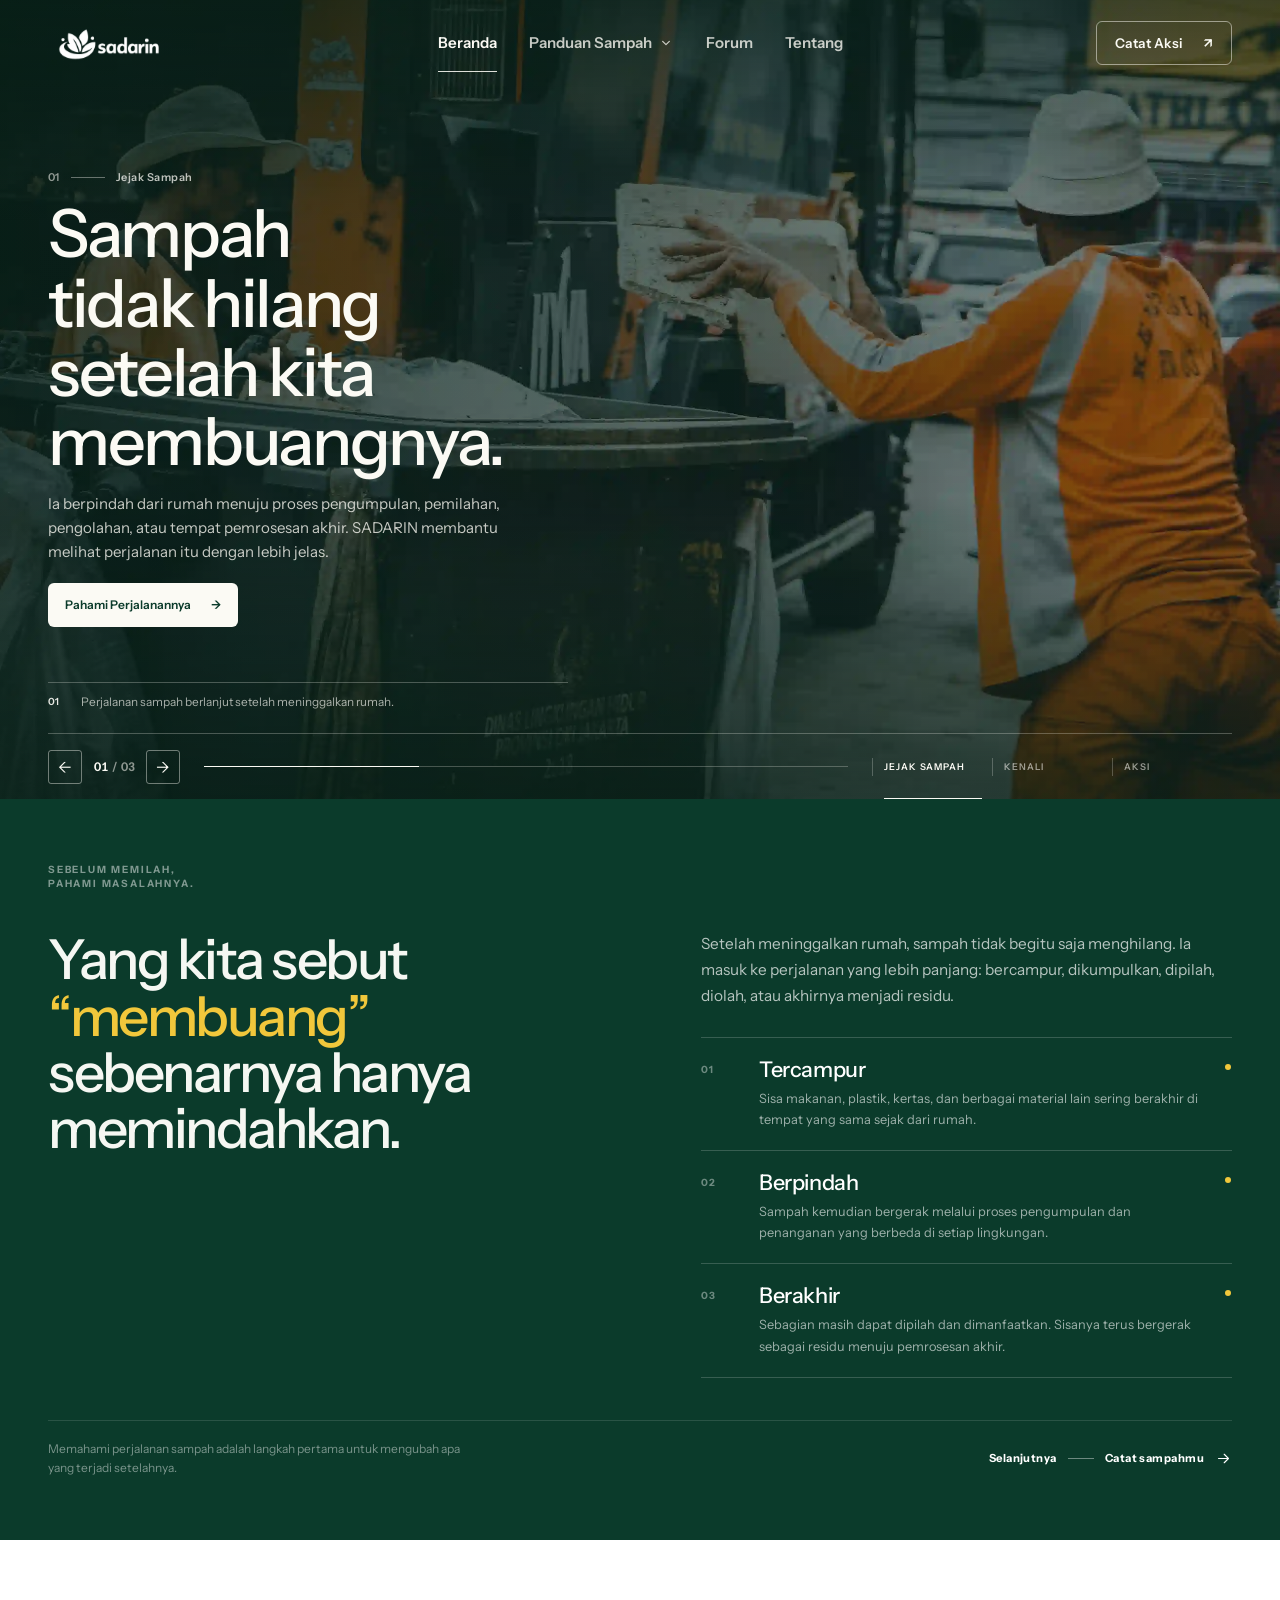
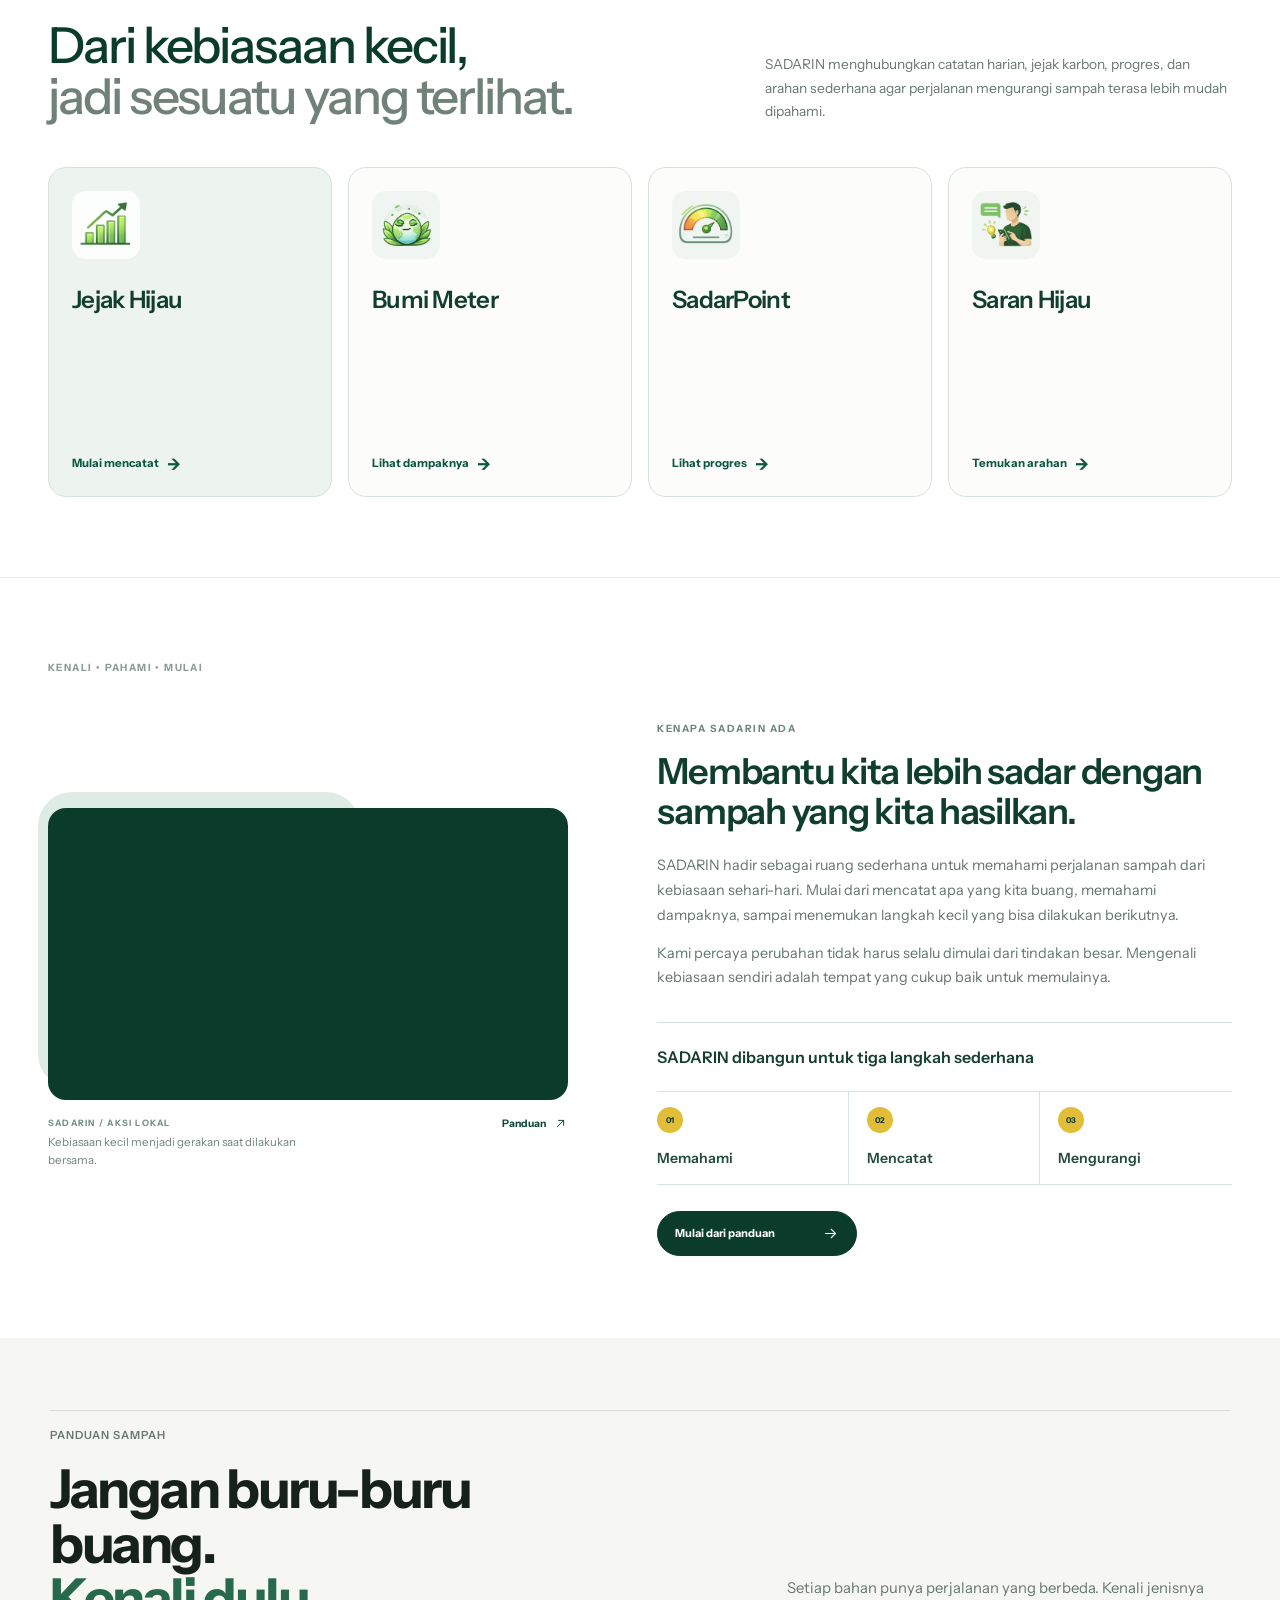
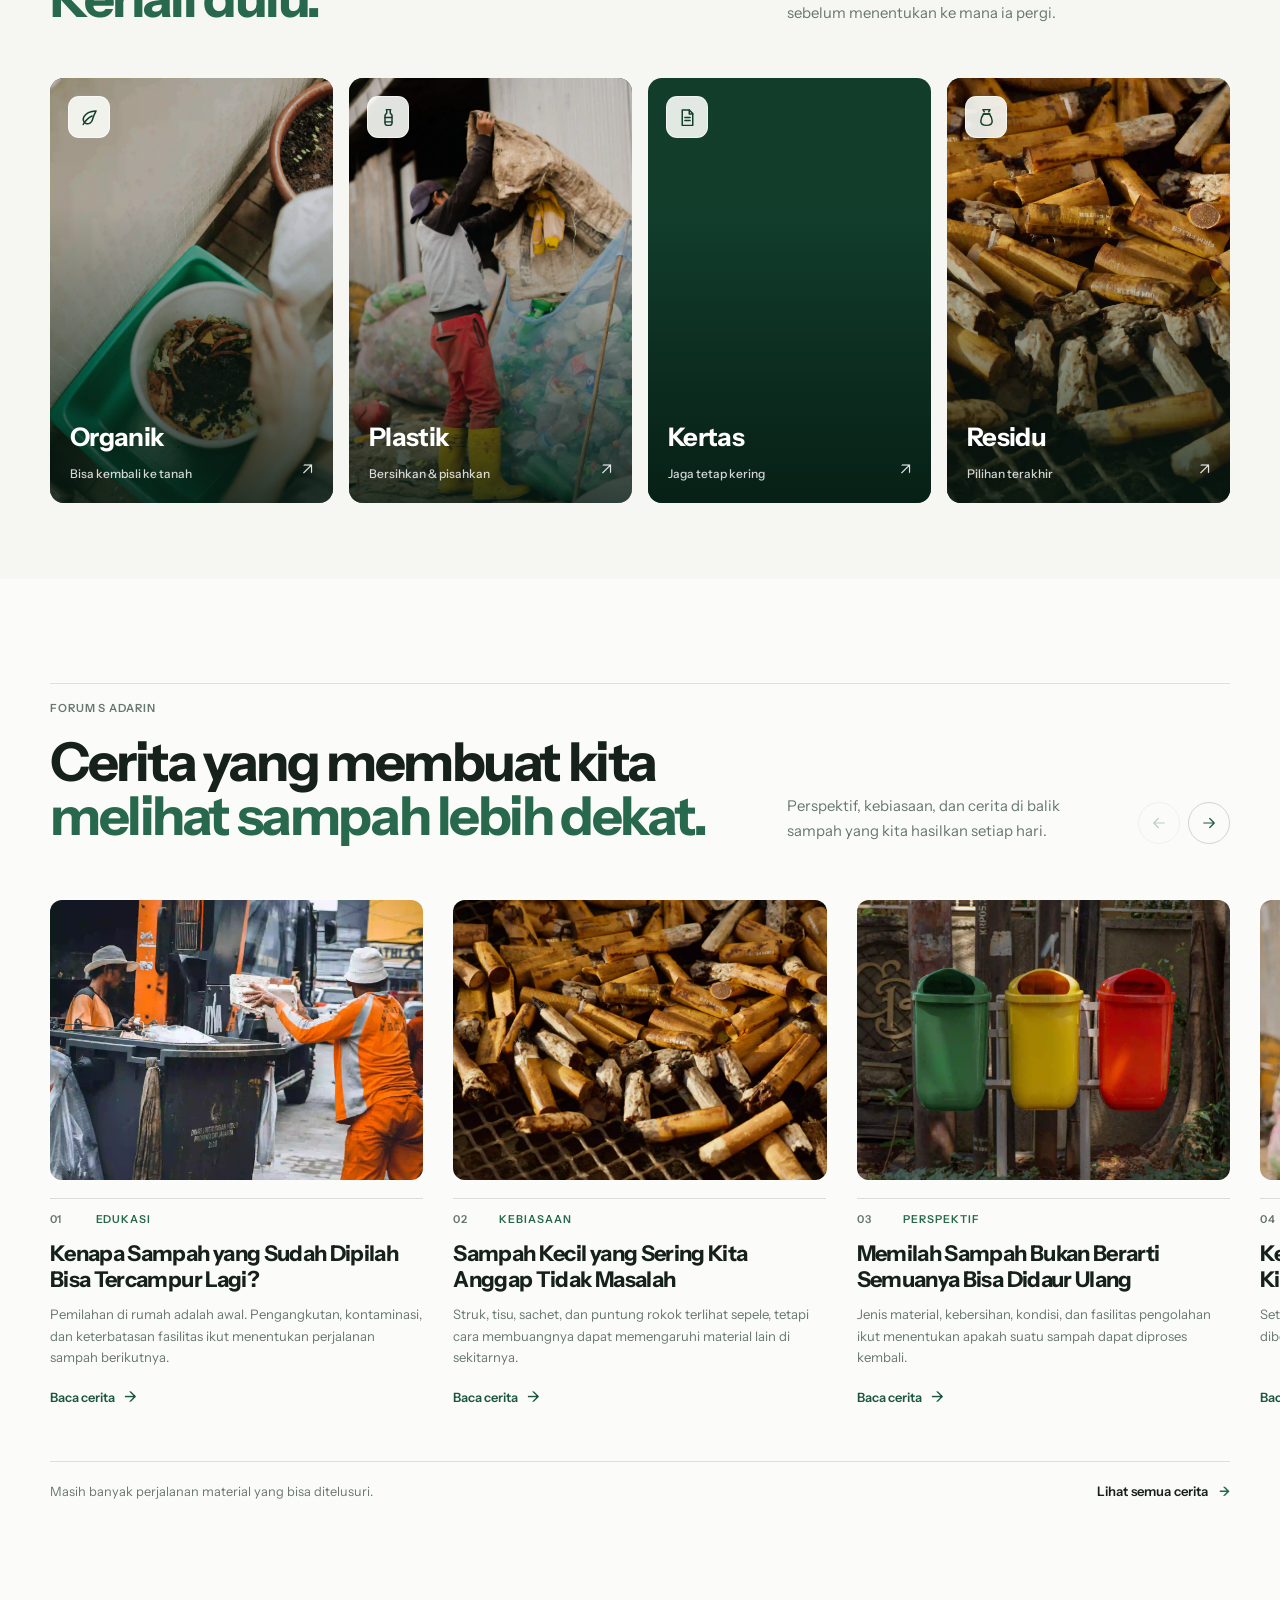
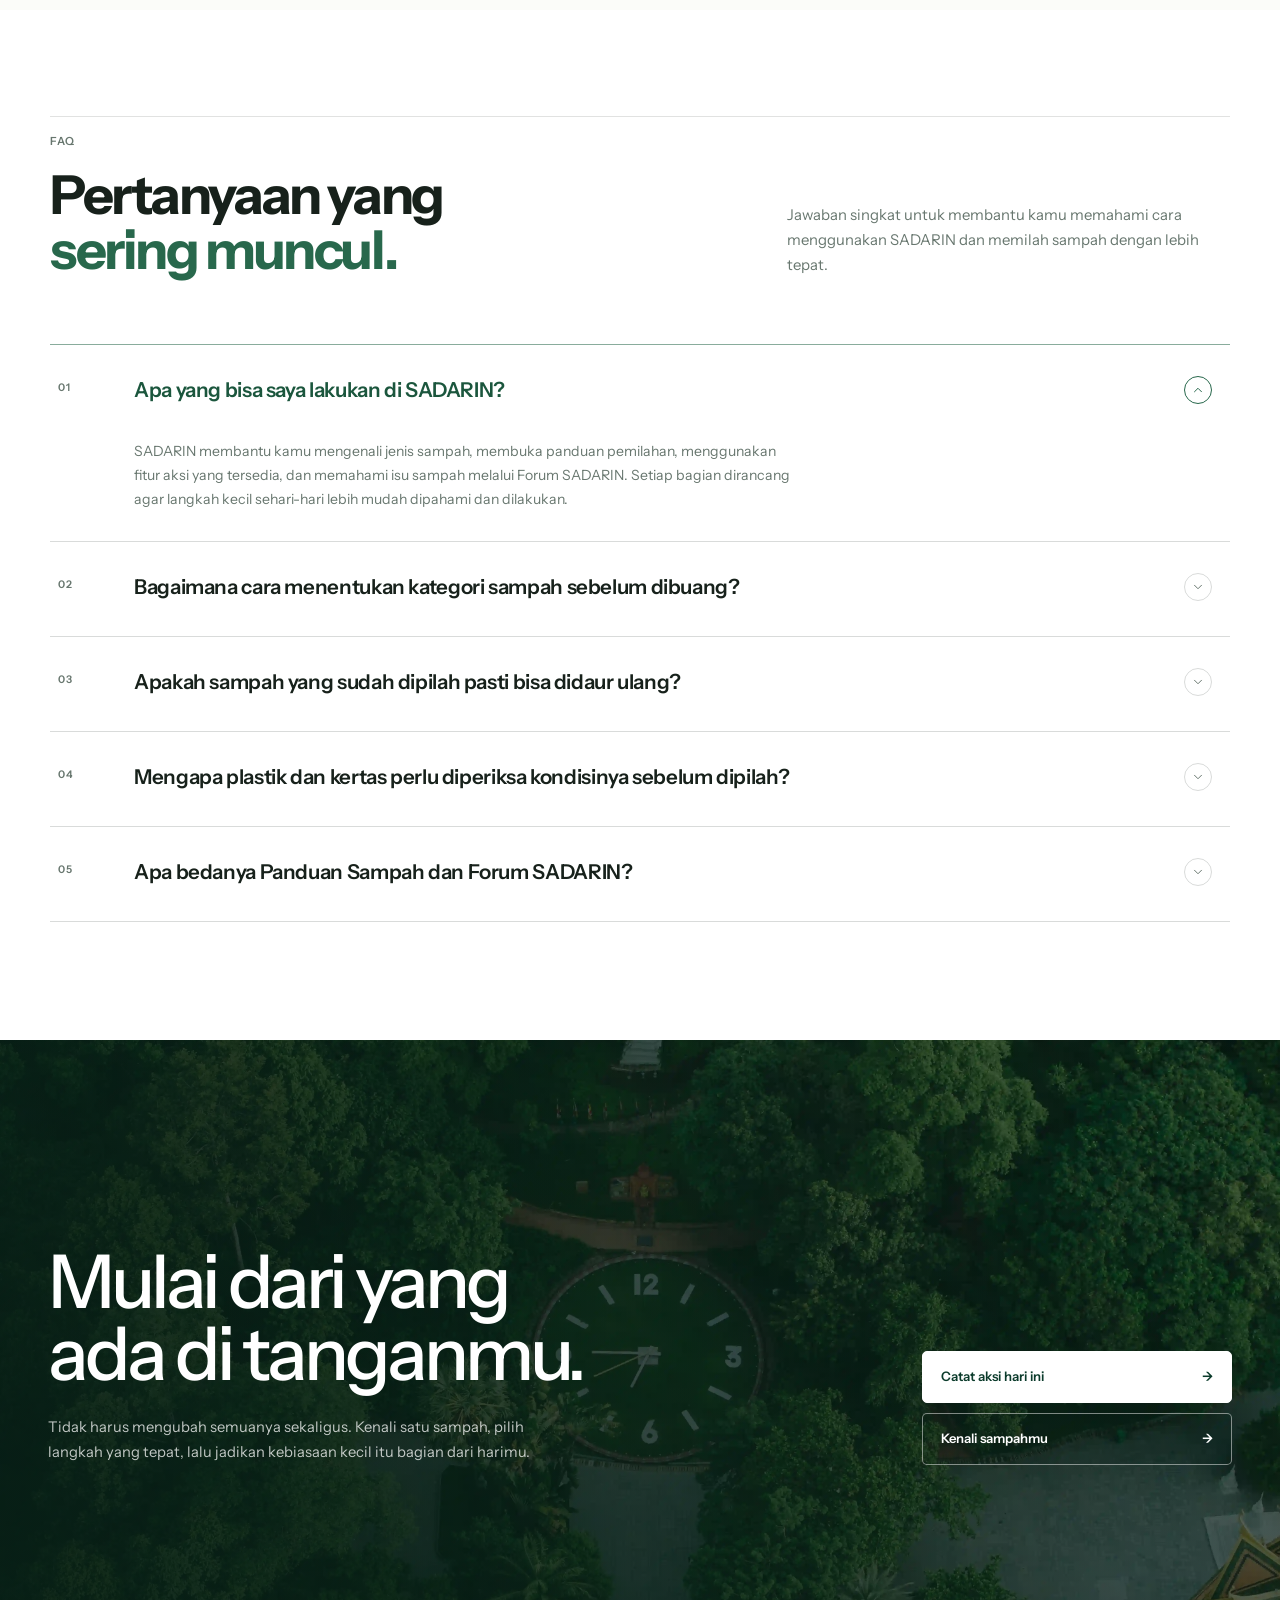
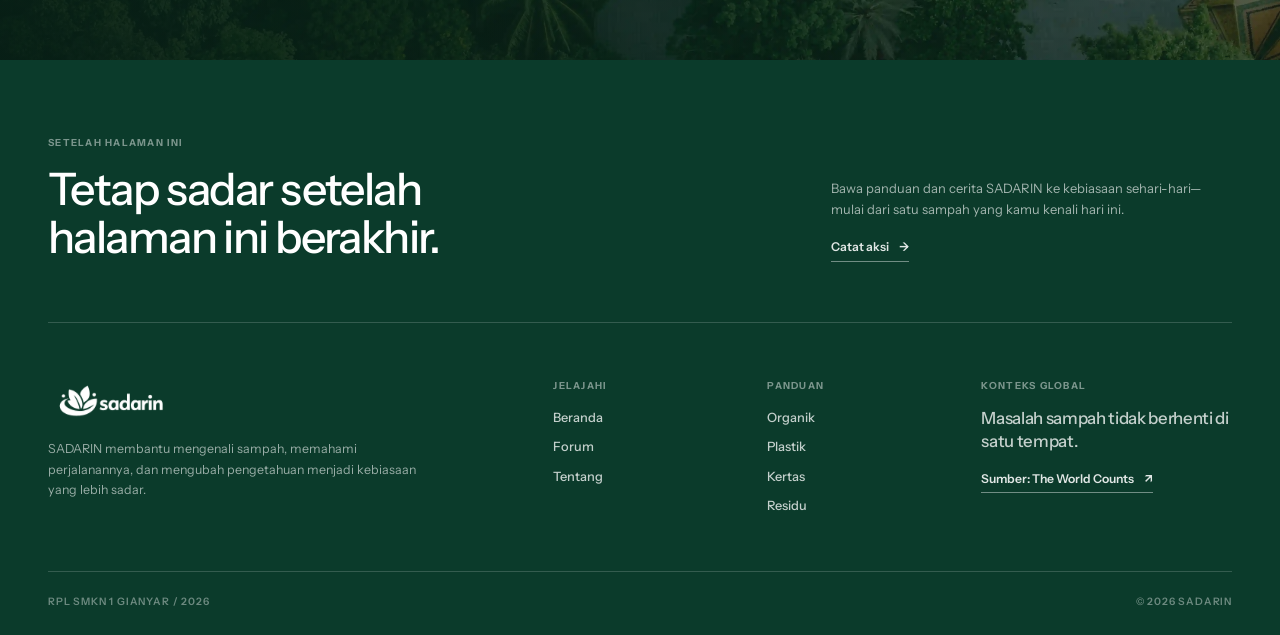
==== index.html @ 31122f49 "23 agustus setengah 9 malam" ====
<!DOCTYPE html>
<html lang="id">
<head>
  <meta charset="UTF-8">
  <meta name="viewport" content="width=device-width, initial-scale=1.0">
  <meta name="description" content="SADARIN membantu masyarakat memahami perjalanan sampah, mengenali cara mengelolanya, dan memulai kebiasaan yang lebih bertanggung jawab.">
  <title>SADARIN — Memahami Apa yang Kita Buang</title>
  <link rel="preconnect" href="https://fonts.googleapis.com">
  <link rel="preconnect" href="https://fonts.gstatic.com" crossorigin>
  <link href="https://fonts.googleapis.com/css2?family=Instrument+Sans:wght@400;500;600;700&display=swap" rel="stylesheet">
  <link rel="stylesheet" href="lib/swiper/swiper-bundle.min.css">
  <link rel="stylesheet" href="css/style.css">
  <link rel="icon" href="assets/logo/logo-sadarin.svg">
</head>
<body>
  <!-- =====================================================
       HEADER / NAVIGATION
  ====================================================== -->
  <header class="site-header" id="siteHeader">
    <svg class="nav-icon-sprite" aria-hidden="true">
      <symbol id="icon-organic" viewBox="0 0 24 24">
        <path d="M19.5 4.5C13 4.8 7.8 7.1 5.7 11.1c-1.7 3.2-.6 6.8 2.4 7.8 3.2 1.1 6.1-.8 7.1-4.1.8-2.7 1.9-5.7 4.3-10.3Z"/>
        <path d="M4.8 20c2.7-4.8 5.8-7.8 10.2-9.7"/>
      </symbol>
      <symbol id="icon-plastic" viewBox="0 0 24 24">
        <path d="M9.5 3h5M10 3v3.8L8 9.5v9A2.5 2.5 0 0 0 10.5 21h3a2.5 2.5 0 0 0 2.5-2.5v-9l-2-2.7V3"/>
        <path d="M8 12h8M8 17h8"/>
      </symbol>
      <symbol id="icon-paper" viewBox="0 0 24 24">
        <path d="M6 3.5h8l4 4V21H6Z"/>
        <path d="M14 3.5V8h4M9 12h6M9 15.5h6"/>
      </symbol>
      <symbol id="icon-residue" viewBox="0 0 24 24">
        <path d="M9.5 5.5 8 3h8l-1.5 2.5M8.7 8h6.6c2.2 2.8 3.2 5.6 3.2 8.3 0 3.1-2.2 4.7-6.5 4.7s-6.5-1.6-6.5-4.7C5.5 13.6 6.5 10.8 8.7 8Z"/>
        <path d="M8.2 8h7.6"/>
      </symbol>
    </svg>
    <div class="nav-container">
      <a href="index.html" class="site-logo" aria-label="SADARIN — Beranda">
        <img src="assets/logo/logo-sadarin.svg" alt="SADARIN">
      </a>
      <nav class="desktop-nav" aria-label="Navigasi utama">
        <a href="index.html" class="active" aria-current="page">Beranda</a>
        <div class="nav-guide-desktop" data-guide-desktop>
          <button class="nav-guide-trigger" type="button" aria-expanded="false" aria-controls="guideMega">
            <span>Panduan Sampah</span>
            <svg class="nav-guide-chevron" viewBox="0 0 24 24" fill="none" aria-hidden="true">
              <path d="m7 9.5 5 5 5-5" stroke="currentColor" stroke-width="1.8" stroke-linecap="round" stroke-linejoin="round"/>
            </svg>
          </button>
          <div class="guide-mega" id="guideMega" aria-hidden="true">
            <div class="guide-mega-inner">
              <div class="guide-mega-intro">
                <span class="guide-mega-eyebrow">Mulai dari sampah terdekatmu</span>
                <h2>Beda sampah,<br>beda penanganannya.</h2>
                <p>Kenali jenisnya sebelum membuang agar setiap material punya kesempatan ditangani dengan tepat.</p>
                <a href="#panduan-sampah" class="guide-mega-all">
                  <span>Lihat panduan lengkap</span>
                  <span aria-hidden="true">→</span>
                </a>
              </div>
              <ul class="guide-mega-categories">
                <li>
                  <a href="#organik" class="guide-mega-item guide-organic">
                    <span class="guide-mega-icon"><svg aria-hidden="true"><use href="#icon-organic"></use></svg></span>
                    <span class="guide-mega-copy"><strong>Organik</strong><small>Sisa makanan dan material alami.</small></span>
                    <span class="guide-mega-arrow" aria-hidden="true">→</span>
                  </a>
                </li>
                <li>
                  <a href="#plastik" class="guide-mega-item guide-plastic">
                    <span class="guide-mega-icon"><svg aria-hidden="true"><use href="#icon-plastic"></use></svg></span>
                    <span class="guide-mega-copy"><strong>Plastik</strong><small>Kemasan yang perlu bersih dan terpilah.</small></span>
                    <span class="guide-mega-arrow" aria-hidden="true">→</span>
                  </a>
                </li>
                <li>
                  <a href="#kertas" class="guide-mega-item guide-paper">
                    <span class="guide-mega-icon"><svg aria-hidden="true"><use href="#icon-paper"></use></svg></span>
                    <span class="guide-mega-copy"><strong>Kertas</strong><small>Kertas dan kardus yang tetap kering.</small></span>
                    <span class="guide-mega-arrow" aria-hidden="true">→</span>
                  </a>
                </li>
                <li>
                  <a href="#residu" class="guide-mega-item guide-residue">
                    <span class="guide-mega-icon"><svg aria-hidden="true"><use href="#icon-residue"></use></svg></span>
                    <span class="guide-mega-copy"><strong>Residu</strong><small>Material yang sulit diproses kembali.</small></span>
                    <span class="guide-mega-arrow" aria-hidden="true">→</span>
                  </a>
                </li>
              </ul>
            </div>
          </div>
        </div>
        <a href="forum.html">Forum</a>
        <a href="#tentang-sadarin">Tentang</a>
      </nav>
      <a href="#fitur-sadarin" class="nav-action">
        <span>Catat Aksi</span>
        <span aria-hidden="true">↗</span>
      </a>
      <button class="menu-toggle" type="button" aria-label="Buka menu" aria-expanded="false" aria-controls="mobileNav">
        <span></span>
        <span></span>
        <span></span>
      </button>
    </div>
    <!-- =====================================================
         MOBILE NAVIGATION
    ====================================================== -->
    <nav class="mobile-nav" id="mobileNav" aria-label="Navigasi mobile" aria-hidden="true">
      <button class="mobile-nav-backdrop" type="button" aria-label="Tutup menu"></button>
      <div class="mobile-nav-panel" tabindex="-1">
        <div class="mobile-nav-meta">
          <span>Menu</span>
          <span>Pilih tujuan</span>
        </div>
        <div class="mobile-nav-links">
          <a href="index.html" class="active" aria-current="page">
            <small>01</small>
            <span>Beranda</span>
          </a>
          <div class="mobile-guide">
            <button class="mobile-guide-trigger" type="button" aria-expanded="false" aria-controls="mobileGuidePanel">
              <small>02</small>
              <span>Panduan Sampah</span>
              <svg viewBox="0 0 24 24" fill="none" aria-hidden="true">
                <path d="m7 9.5 5 5 5-5" stroke="currentColor" stroke-width="1.8" stroke-linecap="round" stroke-linejoin="round"/>
              </svg>
            </button>
            <div class="mobile-guide-panel" id="mobileGuidePanel" aria-hidden="true">
              <a href="#organik">
                <span class="mobile-guide-icon"><svg aria-hidden="true"><use href="#icon-organic"></use></svg></span>
                <span class="mobile-guide-name">Organik<small>Kembali ke tanah</small></span>
                <span aria-hidden="true">→</span>
              </a>
              <a href="#plastik">
                <span class="mobile-guide-icon"><svg aria-hidden="true"><use href="#icon-plastic"></use></svg></span>
                <span class="mobile-guide-name">Plastik<small>Bersihkan sebelum dipilah</small></span>
                <span aria-hidden="true">→</span>
              </a>
              <a href="#kertas">
                <span class="mobile-guide-icon"><svg aria-hidden="true"><use href="#icon-paper"></use></svg></span>
                <span class="mobile-guide-name">Kertas<small>Jaga tetap kering</small></span>
                <span aria-hidden="true">→</span>
              </a>
              <a href="#residu">
                <span class="mobile-guide-icon"><svg aria-hidden="true"><use href="#icon-residue"></use></svg></span>
                <span class="mobile-guide-name">Residu<small>Pilihan pembuangan terakhir</small></span>
                <span aria-hidden="true">→</span>
              </a>
            </div>
          </div>
          <a href="forum.html">
            <small>03</small>
            <span>Forum</span>
          </a>
          <a href="#tentang-sadarin">
            <small>04</small>
            <span>Tentang</span>
          </a>
        </div>
        <a href="#fitur-sadarin" class="mobile-nav-action">
          <span>Catat aksi</span>
          <span aria-hidden="true">↗</span>
        </a>
        <div class="mobile-nav-footer" aria-hidden="true">
          <span>Pilah · Pahami · Bertindak</span>
          <span>SADARIN / 2026</span>
        </div>
      </div>
    </nav>
  </header>

  <main>
    <!-- =====================================================
         HERO SLIDER
         JS: 01 → 02 → 03 → 01 → terus berulang.
         ===================================================== -->
    <section class="hero">
      <div class="swiper hero-swiper">
        <div class="swiper-wrapper">
          <!-- ================= SLIDE 01 ================= -->
          <article class="swiper-slide hero-slide hero-slide--01">
            <div class="hero-container">
              <div class="hero-content">
                <div class="hero-kicker">
                  <span>01</span>
                  <span class="kicker-line"></span>
                  <span>Jejak Sampah</span>
                </div>
                <h1>Sampah tidak hilang setelah kita membuangnya.</h1>
                <p>
                  Ia berpindah dari rumah menuju proses pengumpulan,
                  pemilahan, pengolahan, atau tempat pemrosesan akhir.
                  SADARIN membantu melihat perjalanan itu dengan lebih jelas.
                </p>
                <a href="#realitas-sampah" class="primary-button">
                  <span>Pahami Perjalanannya</span>
                  <span aria-hidden="true">→</span>
                </a>
              </div>
              <div class="hero-media">
                <figure class="media-frame">
                  <img
                    src="assets/images/hero1.webp"
                    alt="Petugas kebersihan menangani sampah"
                    fetchpriority="high"
                  >
                  <figcaption>
                    <span class="caption-index" aria-hidden="true">01</span>
                    <span>Perjalanan sampah berlanjut setelah meninggalkan rumah.</span>
                  </figcaption>
                </figure>
              </div>
            </div>
          </article>
          <!-- ================= SLIDE 02 =================
               hero2.webp WAJIB ada di assets/images/.
               Jika tidak ada, gambar tetap broken.
               ============================================ -->
          <article class="swiper-slide hero-slide hero-slide--02">
            <div class="hero-container">
              <div class="hero-content">
                <div class="hero-kicker">
                  <span>02</span>
                  <span class="kicker-line"></span>
                  <span>Kenali Sampahmu</span>
                </div>
                <h2>Tidak semua yang kita buang berakhir dengan cara yang sama.</h2>
                <p>
                  Organik, plastik, kertas, kaca, logam, dan elektronik
                  membutuhkan penanganan yang berbeda. Mulai dengan mengenali
                  apa yang ada di tanganmu.
                </p>
                <a href="#panduan-sampah" class="primary-button">
                  <span>Kenali Jenisnya</span>
                  <span aria-hidden="true">→</span>
                </a>
              </div>
              <div class="hero-media">
                <figure class="media-frame">
                  <img
                    src="assets/images/hero2.webp"
                    alt="Berbagai jenis tempat sampah terpilah"
                  >
                  <figcaption>
                    <span class="caption-index" aria-hidden="true">02</span>
                    <span>Mengenali jenisnya adalah langkah pertama sebelum mengelolanya.</span>
                  </figcaption>
                </figure>
              </div>
            </div>
          </article>
          <!-- ================= SLIDE 03 =================
               hero3.webp WAJIB ada di assets/images/.
               ============================================ -->
          <article class="swiper-slide hero-slide hero-slide--03">
            <div class="hero-container">
              <div class="hero-content">
                <div class="hero-kicker">
                  <span>03</span>
                  <span class="kicker-line"></span>
                  <span>Mulai Bertindak</span>
                </div>
                <h2>Kesadaran baru berarti ketika berubah menjadi kebiasaan.</h2>
                <p>
                  Tidak harus melakukan semuanya sekaligus. Pilih satu tindakan
                  sederhana, catat progresnya, lalu lakukan kembali besok.
                </p>
                <a href="#fitur-sadarin" class="primary-button">
                  <span>Catat Aksi Pertama</span>
                  <span aria-hidden="true">→</span>
                </a>
              </div>
              <div class="hero-media">
                <figure class="media-frame">
                  <img
                    src="assets/images/hero3.webp"
                    alt="Seseorang melakukan kegiatan pengelolaan sampah"
                  >
                  <figcaption>
                    <span class="caption-index" aria-hidden="true">03</span>
                    <span>Perubahan kecil menjadi berarti ketika dilakukan berulang.</span>
                  </figcaption>
                </figure>
              </div>
            </div>
          </article>
        </div>
      </div>
      <!-- ================= HERO CONTROLLER ================= -->
      <div class="hero-controller">
        <div class="hero-controller-inner">
          <div class="hero-arrows">
            <button class="hero-prev" type="button" aria-label="Slide sebelumnya">
              ←
            </button>
            <span class="hero-counter" aria-live="polite" aria-atomic="true">
              <span class="hero-current">01</span>
              <span class="hero-counter-separator" aria-hidden="true">/</span>
              <span class="hero-total">03</span>
            </span>
            <button class="hero-next" type="button" aria-label="Slide berikutnya">
              →
            </button>
          </div>
          <div class="hero-progress" aria-hidden="true">
            <span></span>
          </div>
          <div class="hero-tabs" role="tablist" aria-label="Pilih bagian hero">
            <button type="button" data-slide="0" class="active">
              Jejak Sampah
            </button>
            <button type="button" data-slide="1">
              Kenali
            </button>
            <button type="button" data-slide="2">
              Aksi
            </button>
          </div>
        </div>
      </div>
    </section>

    <!-- =========================================================
     02 — WASTE REALITY
========================================================= -->
<section class="waste-reality" id="realitas-sampah">
  <div class="waste-reality__container">
    <div class="waste-reality__top" data-reveal>
      <p class="waste-reality__side-note">
        SEBELUM MEMILAH,<br>
        PAHAMI MASALAHNYA.
      </p>
    </div>
    <div class="waste-reality__main">
      <!-- LEFT -->
      <div class="waste-reality__heading-wrap" data-reveal>
        <h2 class="waste-reality__heading">
          Yang kita sebut
          <span>“membuang”</span>
          sebenarnya hanya
          memindahkan.
        </h2>
      </div>
      <!-- RIGHT -->
      <div class="waste-reality__content">
        <p class="waste-reality__intro" data-reveal>
          Setelah meninggalkan rumah, sampah tidak begitu saja
          menghilang. Ia masuk ke perjalanan yang lebih panjang:
          bercampur, dikumpulkan, dipilah, diolah, atau akhirnya
          menjadi residu.
        </p>
        <div class="waste-reality__list">
          <article class="waste-reality__item" data-reveal>
            <span class="waste-reality__item-number">
              01
            </span>
            <div class="waste-reality__item-content">
              <h3>Tercampur</h3>
              <p>
                Sisa makanan, plastik, kertas, dan berbagai material
                lain sering berakhir di tempat yang sama sejak dari rumah.
              </p>
            </div>
            <span class="waste-reality__item-mark" aria-hidden="true"></span>
          </article>
          <article class="waste-reality__item" data-reveal>
            <span class="waste-reality__item-number">
              02
            </span>
            <div class="waste-reality__item-content">
              <h3>Berpindah</h3>
              <p>
                Sampah kemudian bergerak melalui proses pengumpulan
                dan penanganan yang berbeda di setiap lingkungan.
              </p>
            </div>
            <span class="waste-reality__item-mark" aria-hidden="true"></span>
          </article>
          <article class="waste-reality__item" data-reveal>
            <span class="waste-reality__item-number">
              03
            </span>
            <div class="waste-reality__item-content">
              <h3>Berakhir</h3>
              <p>
                Sebagian masih dapat dipilah dan dimanfaatkan.
                Sisanya terus bergerak sebagai residu menuju
                pemrosesan akhir.
              </p>
            </div>
            <span class="waste-reality__item-mark" aria-hidden="true"></span>
          </article>
        </div>
      </div>
    </div>
    <div class="waste-reality__bottom" data-reveal>
      <p>
        Memahami perjalanan sampah adalah langkah pertama
        untuk mengubah apa yang terjadi setelahnya.
      </p>
      <a href="#fitur-sadarin" class="waste-reality__next">
        <span>Selanjutnya</span>
        <span class="waste-reality__next-line"></span>
        <span>Catat sampahmu</span>
        <svg
          viewBox="0 0 24 24"
          aria-hidden="true"
        >
          <path
            d="M5 12h14M13 6l6 6-6 6"
            fill="none"
            stroke="currentColor"
            stroke-width="1.6"
            stroke-linecap="round"
            stroke-linejoin="round"
          />
        </svg>
      </a>
    </div>
  </div>
</section>
<!-- =========================================================
     03 — SADARIN TOOLS
========================================================= -->
<section class="sadarin-tools" id="fitur-sadarin">
  <div class="sadarin-tools__container">
    <!-- SECTION HEADER -->
    <div class="sadarin-tools__header">
      <div class="sadarin-tools__intro">
        <h2>
          Dari kebiasaan kecil,
          <span>jadi sesuatu yang terlihat.</span>
        </h2>
        <p>
          SADARIN menghubungkan catatan harian, jejak karbon,
          progres, dan arahan sederhana agar perjalanan mengurangi
          sampah terasa lebih mudah dipahami.
        </p>
      </div>
    </div>
    <div class="sadarin-tools__grid">
      <article
        class="sadarin-tool-card sadarin-tool-card--primary"
        tabindex="0"
        aria-labelledby="jejak-hijau-title"
        aria-describedby="jejak-hijau-description"
      >
        <div class="sadarin-tool-card__visual">
          <img
            class="sadarin-tool-card__image sadarin-tool-card__image--chart"
            src="assets/images/features/jejak-hijau.png"
            alt="Grafik batang yang meningkat untuk Jejak Hijau"
          >
        </div>
        <div class="sadarin-tool-card__body">
          <h3 id="jejak-hijau-title">Jejak Hijau</h3>
          <p class="sadarin-tool-card__description" id="jejak-hijau-description">
            Catat sampah yang kamu hasilkan setiap hari dan mulai
            mengenali pola kecil dari kebiasaanmu sendiri.
          </p>
        </div>
        <div class="sadarin-tool-card__action">
          <span>Mulai mencatat</span>
          <span class="sadarin-tool-card__action-arrow" aria-hidden="true">→</span>
        </div>
      </article>
      <article
        class="sadarin-tool-card"
        tabindex="0"
        aria-labelledby="bumi-meter-title"
        aria-describedby="bumi-meter-description"
      >
        <div class="sadarin-tool-card__visual">
          <img
            class="sadarin-tool-card__image sadarin-tool-card__image--earth"
            src="assets/images/features/bumi-meter.png"
            alt="Ilustrasi Bumi hijau untuk Bumi Meter"
          >
        </div>
        <div class="sadarin-tool-card__body">
          <h3 id="bumi-meter-title">Bumi Meter</h3>
          <p class="sadarin-tool-card__description" id="bumi-meter-description">
            Lihat perkiraan jejak karbon dari sampah yang kamu catat
            dan pahami dampaknya dalam bentuk yang lebih sederhana.
          </p>
        </div>
        <div class="sadarin-tool-card__action">
          <span>Lihat dampaknya</span>
          <span class="sadarin-tool-card__action-arrow" aria-hidden="true">→</span>
        </div>
      </article>
      <article
        class="sadarin-tool-card"
        tabindex="0"
        aria-labelledby="sadarpoint-title"
        aria-describedby="sadarpoint-description"
      >
        <div class="sadarin-tool-card__visual">
          <img
            class="sadarin-tool-card__image sadarin-tool-card__image--meter"
            src="assets/images/features/sadarpoint.png"
            alt="Meter berwarna untuk menunjukkan progres SadarPoint"
          >
        </div>
        <div class="sadarin-tool-card__body">
          <h3 id="sadarpoint-title">SadarPoint</h3>
          <p class="sadarin-tool-card__description" id="sadarpoint-description">
            Kumpulkan point dari aktivitas di SADARIN dan lihat
            perkembangan kebiasaan baikmu dari waktu ke waktu.
          </p>
        </div>
        <div class="sadarin-tool-card__action">
          <span>Lihat progres</span>
          <span class="sadarin-tool-card__action-arrow" aria-hidden="true">→</span>
        </div>
      </article>
      <article
        class="sadarin-tool-card"
        tabindex="0"
        aria-labelledby="saran-hijau-title"
        aria-describedby="saran-hijau-description"
      >
        <div class="sadarin-tool-card__visual">
          <img
            class="sadarin-tool-card__image sadarin-tool-card__image--person"
            src="assets/images/features/saran-hijau.png"
            alt="Seseorang menggunakan ponsel untuk menerima Saran Hijau"
          >
        </div>
        <div class="sadarin-tool-card__body">
          <h3 id="saran-hijau-title">Saran Hijau</h3>
          <p class="sadarin-tool-card__description" id="saran-hijau-description">
            Bingung harus mulai dari mana? Temukan arahan sederhana
            atau terhubung dengan SADARIN untuk mendapatkan bantuan.
          </p>
        </div>
        <div class="sadarin-tool-card__action">
          <span>Temukan arahan</span>
          <span class="sadarin-tool-card__action-arrow" aria-hidden="true">→</span>
        </div>
      </article>
    </div>
  </div>
</section>
<!-- =========================================================
     04 — TENTANG SADARIN
========================================================= -->
<section class="about-sadarin" id="tentang-sadarin">
  <div class="about-sadarin__container">
    <!-- SECTION META -->
    <div class="about-sadarin__meta">
      <span class="about-sadarin__meta-note">
        KENALI • PAHAMI • MULAI
      </span>
    </div>
    <div class="about-sadarin__layout">
      <!-- =====================================================
           VIDEO
      ====================================================== -->
      <div class="about-sadarin__media">
        <div class="about-sadarin__media-shape" aria-hidden="true"></div>
        <figure class="about-sadarin__video">
          <iframe src="https://www.youtube.com/embed/88eXGLIziRM" title="Video Edukasi Sadarin" allow="accelerometer; autoplay; clipboard-write; encrypted-media; gyroscope; picture-in-picture; web-share" allowfullscreen="">
                </iframe>
        </figure>
        <div class="about-sadarin__video-info">
          <div>
            <span class="about-sadarin__video-label">SADARIN / AKSI LOKAL</span>
            <p>
              Kebiasaan kecil menjadi gerakan saat dilakukan bersama.
            </p>
          </div>
          <a href="#panduan-sampah" class="about-sadarin__youtube" aria-label="Buka panduan sampah SADARIN">
            <span>Panduan</span>
            <svg viewBox="0 0 24 24" aria-hidden="true">
              <path
                d="M7 17L17 7M9 7h8v8"
                fill="none"
                stroke="currentColor"
                stroke-width="1.6"
                stroke-linecap="round"
                stroke-linejoin="round"
              />
            </svg>
          </a>
        </div>
      </div>
      <!-- =====================================================
           CONTENT
      ====================================================== -->
      <div class="about-sadarin__content">
        <span class="about-sadarin__small-title">
          KENAPA SADARIN ADA
        </span>
        <h2>
          Membantu kita lebih sadar dengan sampah yang kita hasilkan.
        </h2>
        <p class="about-sadarin__description">
          SADARIN hadir sebagai ruang sederhana untuk memahami
          perjalanan sampah dari kebiasaan sehari-hari. Mulai dari
          mencatat apa yang kita buang, memahami dampaknya, sampai
          menemukan langkah kecil yang bisa dilakukan berikutnya.
        </p>
        <p class="about-sadarin__description">
          Kami percaya perubahan tidak harus selalu dimulai dari
          tindakan besar. Mengenali kebiasaan sendiri adalah tempat
          yang cukup baik untuk memulainya.
        </p>
        <!-- PURPOSE -->
        <div class="about-sadarin__purpose">
          <h3>
            SADARIN dibangun untuk tiga langkah sederhana
          </h3>
          <div class="about-sadarin__purpose-grid">
            <div class="about-sadarin__purpose-item">
              <span>01</span>
              <strong>Memahami</strong>
            </div>
            <div class="about-sadarin__purpose-item">
              <span>02</span>
              <strong>Mencatat</strong>
            </div>
            <div class="about-sadarin__purpose-item">
              <span>03</span>
              <strong>Mengurangi</strong>
            </div>
          </div>
        </div>
        <!-- CTA -->
        <div class="about-sadarin__action">
          <a href="#panduan-sampah" class="about-sadarin__button">
            <span>Mulai dari panduan</span>
            <svg viewBox="0 0 24 24" aria-hidden="true">
              <path
                d="M5 12h14M13 6l6 6-6 6"
                fill="none"
                stroke="currentColor"
                stroke-width="1.6"
                stroke-linecap="round"
                stroke-linejoin="round"
              />
            </svg>
          </a>
        </div>
      </div>
    </div>
  </div>
</section>
<section class="waste-guide" id="panduan-sampah">
  <div class="waste-guide__container">
    <!-- SECTION INTRO -->
    <header class="waste-guide__head">
      <div class="waste-guide__heading">
        <div class="waste-guide__eyebrow">
          <span>Panduan Sampah</span>
        </div>
        <h2>
          Jangan buru-buru buang.<br>
          <span>Kenali dulu.</span>
        </h2>
      </div>
      <div class="waste-guide__intro">
        <p>
          Setiap bahan punya perjalanan yang berbeda.
          Kenali jenisnya sebelum menentukan ke mana ia pergi.
        </p>
      </div>
    </header>
    <!-- GUIDE CARDS -->
    <div class="waste-guide__grid">
      <!-- ORGANIK -->
      <a
        class="waste-guide__card waste-guide__card--organic"
        id="organik"
        href="#organik"
        aria-label="Pelajari panduan sampah organik"
      >
        <img
          class="waste-guide__image"
          src="assets/images/organik-panduan.webp"
          width="4000"
          height="6000"
          loading="lazy"
          decoding="async"
          alt="Sisa makanan dikumpulkan sebelum diolah sebagai sampah organik"
        >
        <span class="waste-guide__icon" aria-hidden="true">
          <svg><use href="#icon-organic"></use></svg>
        </span>
        <div class="waste-guide__card-content">
          <h3>Organik</h3>
          <div class="waste-guide__summary">
            <p>Bisa kembali ke tanah</p>
            <span aria-hidden="true">↗</span>
          </div>
          <div class="waste-guide__detail">
            <p>Sisa makanan, kulit buah, daun, dan ampas kopi dapat diolah dengan penanganan yang tepat.</p>
            <span>Pelajari panduan <b aria-hidden="true">→</b></span>
          </div>
        </div>
      </a>
      <!-- PLASTIK -->
      <a
        class="waste-guide__card waste-guide__card--plastic"
        id="plastik"
        href="#plastik"
        aria-label="Pelajari panduan sampah plastik"
      >
        <img
          class="waste-guide__image"
          src="assets/images/plastik-panduan.webp"
          width="2624"
          height="3936"
          loading="lazy"
          decoding="async"
          alt="Pekerja mengumpulkan botol dan kemasan plastik untuk dipilah"
        >
        <span class="waste-guide__icon" aria-hidden="true">
          <svg><use href="#icon-plastic"></use></svg>
        </span>
        <div class="waste-guide__card-content">
          <h3>Plastik</h3>
          <div class="waste-guide__summary">
            <p>Bersihkan &amp; pisahkan</p>
            <span aria-hidden="true">↗</span>
          </div>
          <div class="waste-guide__detail">
            <p>Botol, gelas, wadah makanan, dan kemasan perlu dibersihkan lalu dipisahkan sesuai bahannya.</p>
            <span>Pelajari panduan <b aria-hidden="true">→</b></span>
          </div>
        </div>
      </a>
      <!-- KERTAS -->
      <a
        class="waste-guide__card waste-guide__card--paper"
        id="kertas"
        href="#kertas"
        aria-label="Pelajari panduan sampah kertas"
      >
        <img
          class="waste-guide__image"
          src="assets/images/kertas-panduan.webp"
          width="6240"
          height="4160"
          loading="lazy"
          decoding="async"
          alt="Tangan memegang kantong kertas di dekat wadah bertanda paper"
        >
        <span class="waste-guide__icon" aria-hidden="true">
          <svg><use href="#icon-paper"></use></svg>
        </span>
        <div class="waste-guide__card-content">
          <h3>Kertas</h3>
          <div class="waste-guide__summary">
            <p>Jaga tetap kering</p>
            <span aria-hidden="true">↗</span>
          </div>
          <div class="waste-guide__detail">
            <p>Kardus, koran, kertas tulis, dan kemasan kertas lebih mudah dipilah saat bersih dan kering.</p>
            <span>Pelajari panduan <b aria-hidden="true">→</b></span>
          </div>
        </div>
      </a>
      <!-- RESIDU -->
      <a
        class="waste-guide__card waste-guide__card--residue"
        id="residu"
        href="#residu"
        aria-label="Pelajari panduan sampah residu"
      >
        <img
          class="waste-guide__image"
          src="assets/images/residu-panduan.webp"
          width="5038"
          height="3358"
          loading="lazy"
          decoding="async"
          alt="Kumpulan puntung rokok sebagai contoh sampah residu"
        >
        <span class="waste-guide__icon" aria-hidden="true">
          <svg><use href="#icon-residue"></use></svg>
        </span>
        <div class="waste-guide__card-content">
          <h3>Residu</h3>
          <div class="waste-guide__summary">
            <p>Pilihan terakhir</p>
            <span aria-hidden="true">↗</span>
          </div>
          <div class="waste-guide__detail">
            <p>Tisu sangat kotor, popok, kemasan multilayer, dan puntung rokok termasuk material yang sulit diproses.</p>
            <span>Pelajari panduan <b aria-hidden="true">→</b></span>
          </div>
        </div>
      </a>
    </div>
  </div>
</section>
<section class="forum-preview" id="forum-sadarin" aria-labelledby="forum-title">
  <div class="forum-preview__container">
    <header class="forum-preview__head">
      <div class="forum-preview__heading">
        <div class="forum-preview__eyebrow">
          <span>Forum S ADARIN</span>
        </div>
        <h2 id="forum-title">
          Cerita yang membuat kita<br>
          <span>melihat sampah lebih dekat.</span>
        </h2>
      </div>
      <div class="forum-preview__intro">
        <p>
          Perspektif, kebiasaan, dan cerita di balik sampah yang kita hasilkan setiap hari.
        </p>
        <div class="forum-preview__controls" aria-label="Navigasi artikel Forum SADARIN">
          <button class="forum-preview__arrow forum-prev" type="button" aria-label="Artikel sebelumnya">
            <svg viewBox="0 0 24 24" aria-hidden="true">
              <path d="M19 12H5M11 6l-6 6 6 6"></path>
            </svg>
          </button>
          <button class="forum-preview__arrow forum-next" type="button" aria-label="Artikel berikutnya">
            <svg viewBox="0 0 24 24" aria-hidden="true">
              <path d="M5 12h14M13 6l6 6-6 6"></path>
            </svg>
          </button>
        </div>
      </div>
    </header>

    <div class="swiper forum-swiper">
      <div class="swiper-wrapper">
        <article class="swiper-slide forum-article">
          <a class="forum-article__link" href="forum.html" target="_blank" rel="noopener noreferrer">
            <figure class="forum-article__media">
              <img src="assets/images/hero1.webp" width="2624" height="3936" loading="lazy" decoding="async" alt="Petugas mengangkut sampah dari wadah pengumpulan">
            </figure>
            <div class="forum-article__meta">
              <span>01</span>
              <span>Edukasi</span>
            </div>
            <h3>Kenapa Sampah yang Sudah Dipilah Bisa Tercampur Lagi?</h3>
            <p>Pemilahan di rumah adalah awal. Pengangkutan, kontaminasi, dan keterbatasan fasilitas ikut menentukan perjalanan sampah berikutnya.</p>
            <span class="forum-article__cta">Baca cerita <b aria-hidden="true">→</b></span>
          </a>
        </article>

        <article class="swiper-slide forum-article">
          <a class="forum-article__link" href="forum.html" target="_blank" rel="noopener noreferrer">
            <figure class="forum-article__media">
              <img src="assets/images/residu-panduan.webp" width="5038" height="3358" loading="lazy" decoding="async" alt="Puntung rokok yang terkumpul sebagai sampah berukuran kecil">
            </figure>
            <div class="forum-article__meta">
              <span>02</span>
              <span>Kebiasaan</span>
            </div>
            <h3>Sampah Kecil yang Sering Kita Anggap Tidak Masalah</h3>
            <p>Struk, tisu, sachet, dan puntung rokok terlihat sepele, tetapi cara membuangnya dapat memengaruhi material lain di sekitarnya.</p>
            <span class="forum-article__cta">Baca cerita <b aria-hidden="true">→</b></span>
          </a>
        </article>

        <article class="swiper-slide forum-article">
          <a class="forum-article__link" href="forum.html" target="_blank" rel="noopener noreferrer">
            <figure class="forum-article__media">
              <img src="assets/images/hero2.webp" width="4000" height="6000" loading="lazy" decoding="async" alt="Tiga tempat sampah berwarna untuk pemilahan material">
            </figure>
            <div class="forum-article__meta">
              <span>03</span>
              <span>Perspektif</span>
            </div>
            <h3>Memilah Sampah Bukan Berarti Semuanya Bisa Didaur Ulang</h3>
            <p>Jenis material, kebersihan, kondisi, dan fasilitas pengolahan ikut menentukan apakah suatu sampah dapat diproses kembali.</p>
            <span class="forum-article__cta">Baca cerita <b aria-hidden="true">→</b></span>
          </a>
        </article>

        <article class="swiper-slide forum-article">
          <a class="forum-article__link" href="forum.html" target="_blank" rel="noopener noreferrer">
            <figure class="forum-article__media">
              <img src="assets/images/plastik-panduan.webp" width="2624" height="3936" loading="lazy" decoding="async" alt="Pekerja mengumpulkan botol plastik untuk dipilah">
            </figure>
            <div class="forum-article__meta">
              <span>04</span>
              <span>Plastik</span>
            </div>
            <h3>Ke Mana Botol Plastik Pergi Setelah Kita Pisahkan?</h3>
            <p>Setelah dipisahkan, plastik masih perlu dikumpulkan, disortir, dibersihkan, dan diarahkan ke alur pengolahan yang sesuai.</p>
            <span class="forum-article__cta">Baca cerita <b aria-hidden="true">→</b></span>
          </a>
        </article>

        <article class="swiper-slide forum-article">
          <a class="forum-article__link" href="forum.html" target="_blank" rel="noopener noreferrer">
            <figure class="forum-article__media forum-article__media--detail">
              <img src="assets/images/residu-panduan.webp" width="5038" height="3358" loading="lazy" decoding="async" alt="Puntung rokok yang telah dipisahkan sebagai sampah residu">
            </figure>
            <div class="forum-article__meta">
              <span>05</span>
              <span>Residu</span>
            </div>
            <h3>Mengapa Residu Tetap Perlu Dipisahkan?</h3>
            <p>Residu yang bercampur dengan material lain dapat membuat proses pemilahan semakin sulit dan menurunkan kualitas material yang masih dapat diproses.</p>
            <span class="forum-article__cta">Baca cerita <b aria-hidden="true">→</b></span>
          </a>
        </article>

        <article class="swiper-slide forum-article">
          <a class="forum-article__link" href="forum.html" target="_blank" rel="noopener noreferrer">
            <figure class="forum-article__media">
              <img src="assets/images/kertas-panduan.webp" width="6240" height="4160" loading="lazy" decoding="async" alt="Kertas dipisahkan sebelum dimasukkan ke wadah khusus">
            </figure>
            <div class="forum-article__meta">
              <span>06</span>
              <span>Aksi</span>
            </div>
            <h3>Sebelum Dibuang: Kebiasaan Kecil yang Membantu Proses Pemilahan</h3>
            <p>Mengosongkan isi, menjaga kertas tetap kering, dan memisahkan material adalah langkah sederhana sebelum sampah berpindah dari rumah.</p>
            <span class="forum-article__cta">Baca cerita <b aria-hidden="true">→</b></span>
          </a>
        </article>
      </div>
    </div>

    <div class="forum-preview__footer">
      <span>Masih banyak perjalanan material yang bisa ditelusuri.</span>
      <a href="forum.html" target="_blank" rel="noopener noreferrer">
        <span>Lihat semua cerita</span>
        <span aria-hidden="true">→</span>
      </a>
    </div>
  </div>
</section>

<section class="faq" id="faq" aria-labelledby="faq-title">
  <div class="faq__container">
    <header class="faq__head">
      <div class="faq__heading">
        <div class="faq__eyebrow">
          <span>FAQ</span>
        </div>
        <h2 id="faq-title">Pertanyaan yang<br><span>sering muncul.</span></h2>
      </div>
      <p>
        Jawaban singkat untuk membantu kamu memahami cara menggunakan SADARIN dan memilah sampah dengan lebih tepat.
      </p>
    </header>

    <div class="faq__list">
      <article class="faq-item is-open">
        <h3>
          <button class="faq-item__button" type="button" aria-expanded="true" aria-controls="faq-answer-01" id="faq-question-01">
            <span class="faq-item__number">01</span>
            <span class="faq-item__question">Apa yang bisa saya lakukan di SADARIN?</span>
            <span class="faq-item__chevron" aria-hidden="true">
              <svg viewBox="0 0 24 24"><path d="m6 9 6 6 6-6"></path></svg>
            </span>
          </button>
        </h3>
        <div class="faq-item__answer" id="faq-answer-01" role="region" aria-labelledby="faq-question-01" aria-hidden="false">
          <div><p>SADARIN membantu kamu mengenali jenis sampah, membuka panduan pemilahan, menggunakan fitur aksi yang tersedia, dan memahami isu sampah melalui Forum SADARIN. Setiap bagian dirancang agar langkah kecil sehari-hari lebih mudah dipahami dan dilakukan.</p></div>
        </div>
      </article>

      <article class="faq-item">
        <h3>
          <button class="faq-item__button" type="button" aria-expanded="false" aria-controls="faq-answer-02" id="faq-question-02">
            <span class="faq-item__number">02</span>
            <span class="faq-item__question">Bagaimana cara menentukan kategori sampah sebelum dibuang?</span>
            <span class="faq-item__chevron" aria-hidden="true">
              <svg viewBox="0 0 24 24"><path d="m6 9 6 6 6-6"></path></svg>
            </span>
          </button>
        </h3>
        <div class="faq-item__answer" id="faq-answer-02" role="region" aria-labelledby="faq-question-02" aria-hidden="true">
          <div><p>Mulai dari bahan utamanya, lalu periksa apakah sampah masih tercampur, basah, atau kotor. Setelah itu cocokkan dengan kategori Organik, Plastik, Kertas, atau Residu melalui Panduan Sampah untuk melihat contoh dan penanganan yang sesuai.</p></div>
        </div>
      </article>

      <article class="faq-item">
        <h3>
          <button class="faq-item__button" type="button" aria-expanded="false" aria-controls="faq-answer-03" id="faq-question-03">
            <span class="faq-item__number">03</span>
            <span class="faq-item__question">Apakah sampah yang sudah dipilah pasti bisa didaur ulang?</span>
            <span class="faq-item__chevron" aria-hidden="true">
              <svg viewBox="0 0 24 24"><path d="m6 9 6 6 6-6"></path></svg>
            </span>
          </button>
        </h3>
        <div class="faq-item__answer" id="faq-answer-03" role="region" aria-labelledby="faq-question-03" aria-hidden="true">
          <div><p>Tidak selalu. Kemungkinan suatu material dapat diproses kembali dipengaruhi oleh jenis bahan, kondisi, tingkat kontaminasi, serta fasilitas pengolahan yang tersedia. Memilah tetap penting karena membantu material mengikuti alur penanganan yang lebih sesuai.</p></div>
        </div>
      </article>

      <article class="faq-item">
        <h3>
          <button class="faq-item__button" type="button" aria-expanded="false" aria-controls="faq-answer-04" id="faq-question-04">
            <span class="faq-item__number">04</span>
            <span class="faq-item__question">Mengapa plastik dan kertas perlu diperiksa kondisinya sebelum dipilah?</span>
            <span class="faq-item__chevron" aria-hidden="true">
              <svg viewBox="0 0 24 24"><path d="m6 9 6 6 6-6"></path></svg>
            </span>
          </button>
        </h3>
        <div class="faq-item__answer" id="faq-answer-04" role="region" aria-labelledby="faq-question-04" aria-hidden="true">
          <div><p>Sisa makanan, cairan, atau kelembapan dapat mencemari material lain dan menyulitkan proses pemilahan. Mengosongkan wadah serta menjaga kertas tetap bersih dan kering membantu mempertahankan kondisi material sebelum masuk ke tahap berikutnya.</p></div>
        </div>
      </article>

      <article class="faq-item">
        <h3>
          <button class="faq-item__button" type="button" aria-expanded="false" aria-controls="faq-answer-05" id="faq-question-05">
            <span class="faq-item__number">05</span>
            <span class="faq-item__question">Apa bedanya Panduan Sampah dan Forum SADARIN?</span>
            <span class="faq-item__chevron" aria-hidden="true">
              <svg viewBox="0 0 24 24"><path d="m6 9 6 6 6-6"></path></svg>
            </span>
          </button>
        </h3>
        <div class="faq-item__answer" id="faq-answer-05" role="region" aria-labelledby="faq-question-05" aria-hidden="true">
          <div><p>Panduan Sampah membantu mengenali jenis material dan langkah awal penanganannya. Forum SADARIN membahas konteks yang lebih luas—mengapa suatu masalah terjadi, bagaimana kebiasaan kita berpengaruh, dan apa yang dapat dipelajari dari perjalanan sampah setelah dibuang.</p></div>
        </div>
      </article>
    </div>
  </div>
</section>

<section class="final-action" aria-labelledby="final-action-title" data-final-action>
  <img class="final-action__image" src="assets/images/info-image.webp" alt="Pemandangan udara taman hijau dengan jam besar di antara pepohonan" loading="lazy">
  <div class="final-action__overlay" aria-hidden="true"></div>
  <div class="final-action__container">
    <div class="final-action__copy">
      <h2 id="final-action-title" data-final-reveal>Mulai dari yang<br>ada di tanganmu.</h2>
      <p data-final-reveal>Tidak harus mengubah semuanya sekaligus. Kenali satu sampah, pilih langkah yang tepat, lalu jadikan kebiasaan kecil itu bagian dari harimu.</p>
    </div>
    <div class="final-action__actions" data-final-reveal>
      <a href="#fitur-sadarin" class="final-action__button final-action__button--primary">
        <span>Catat aksi hari ini</span>
        <span aria-hidden="true">→</span>
      </a>
      <a href="#panduan-sampah" class="final-action__button final-action__button--secondary">
        <span>Kenali sampahmu</span>
        <span aria-hidden="true">→</span>
      </a>
    </div>
  </div>
</section>

  </main>
  <!-- =====================================================
       FOOTER
  ====================================================== -->
  <footer class="site-footer">
    <div class="site-footer__container">
      <div class="site-footer__message">
        <div>
          <span class="site-footer__label">Setelah halaman ini</span>
          <h2>Tetap sadar setelah halaman ini berakhir.</h2>
        </div>
        <div class="site-footer__message-copy">
          <p>Bawa panduan dan cerita SADARIN ke kebiasaan sehari-hari—mulai dari satu sampah yang kamu kenali hari ini.</p>
          <a href="#fitur-sadarin">
            <span>Catat aksi</span>
            <span aria-hidden="true">→</span>
          </a>
        </div>
      </div>

      <div class="site-footer__grid">
        <div class="site-footer__brand">
          <img src="assets/logo/logo-sadarin.svg" alt="SADARIN">
          <p>SADARIN membantu mengenali sampah, memahami perjalanannya, dan mengubah pengetahuan menjadi kebiasaan yang lebih sadar.</p>
        </div>

        <nav class="site-footer__column" aria-label="Jelajahi SADARIN">
          <span class="site-footer__label">Jelajahi</span>
          <a href="index.html">Beranda</a>
          <a href="forum.html">Forum</a>
          <a href="#tentang-sadarin">Tentang</a>
        </nav>

        <nav class="site-footer__column" aria-label="Panduan Sampah">
          <span class="site-footer__label">Panduan</span>
          <a href="#organik">Organik</a>
          <a href="#plastik">Plastik</a>
          <a href="#kertas">Kertas</a>
          <a href="#residu">Residu</a>
        </nav>

        <div class="site-footer__context">
          <span class="site-footer__label">Konteks Global</span>
          <p>Masalah sampah tidak berhenti di satu tempat.</p>
          <a href="https://www.theworldcounts.com/" target="_blank" rel="noopener noreferrer">
            <span>Sumber: The World Counts</span>
            <span aria-hidden="true">↗</span>
          </a>
        </div>
      </div>

      <div class="site-footer__bottom">
        <span>RPL SMKN 1 GIANYAR / 2026</span>
        <span>© 2026 SADARIN</span>
      </div>
    </div>
  </footer>
  <script src="lib/swiper/swiper-bundle.min.js"></script>
  <script src="js/index.js?v=20260823"></script>
</body>
</html>
---- css/style.css ----
:root {
  --green-950: #0b3b2b;
  --green-900: #123e2c;
  --green-800: #1b563d;
  --green-700: #28684c;
  --green-soft: #668574;
  --paper: #f6f7f3;
  --surface: #ffffff;
  --ink: #17211b;
  --muted: #68776f;
  --line: #dce3de;
  --yellow: #e2be38;
  --container: 1320px;
  --side-gap: 20px;
  --header-height: 76px;
  --ease: cubic-bezier(.22, .61, .36, 1);
  --ease-out: cubic-bezier(.22, 1, .36, 1);
  --font-sadarin: "Instrument Sans", sans-serif;
}

/* =========================================================
   RESET / BASE
========================================================= */
*,
*::before,
*::after {
  box-sizing: border-box;
  margin: 0;
  padding: 0;
}

html {
  scroll-behavior: smooth;
  scroll-padding-top: calc(var(--header-height) + 20px);
}

body {
  min-width: 0;
  background: var(--surface);
  color: var(--ink);
  font-family: var(--font-sadarin);
  line-height: 1.5;
}

body.menu-open {
  overflow: hidden;
}

img {
  display: block;
  max-width: 100%;
}

svg {
  display: block;
}

a {
  color: inherit;
  text-decoration: none;
}

button {
  color: inherit;
  font: inherit;
}

button,
a {
  -webkit-tap-highlight-color: transparent;
}

button:focus-visible,
a:focus-visible {
  outline: 2px solid var(--yellow);
  outline-offset: 4px;
}

#realitas-sampah,
#fitur-sadarin,
#tentang-sadarin,
#panduan-sampah,
#forum-sadarin,
#faq,
#organik,
#plastik,
#kertas,
#residu {
  scroll-margin-top: calc(var(--header-height) + 20px);
}

/* =========================================================
   NAVIGATION
========================================================= */
.site-header {
  --header-surface: transparent;
  position: fixed;
  inset: 0 0 auto;
  z-index: 30;
  width: 100%;
  background: var(--header-surface);
  border-bottom: 1px solid transparent;
  box-shadow: none;
  color: #fbfaf4;
  transition: background-color 400ms var(--ease-out), border-color 400ms var(--ease-out), box-shadow 400ms var(--ease-out), color 400ms var(--ease-out);
}

.site-header.is-scrolled {
  --header-height: 68px;
  --header-surface: #fbfcf9;
  border-bottom-color: rgba(11, 59, 43, .1);
  box-shadow: 0 5px 20px rgba(11, 59, 43, .055);
  color: var(--green-950);
}

.nav-container {
  position: relative;
  z-index: 2;
  display: flex;
  align-items: center;
  justify-content: space-between;
  width: min(calc(100% - (var(--side-gap) * 2)), var(--container));
  height: var(--header-height);
  margin-inline: auto;
  transition: height 400ms var(--ease-out);
}

.nav-icon-sprite {
  position: absolute;
  width: 0;
  height: 0;
  overflow: hidden;
}

.nav-icon-sprite symbol {
  fill: none;
  stroke: currentColor;
  stroke-width: 1.7;
  stroke-linecap: round;
  stroke-linejoin: round;
}

.site-logo {
  display: inline-flex;
  align-items: center;
  width: 106px;
  flex: 0 0 auto;
}

.site-logo img {
  width: 100%;
  height: auto;
  filter: brightness(0) invert(1);
  transition: filter 400ms var(--ease-out);
}

.site-header.is-scrolled .site-logo img {
  filter: none;
}

.desktop-nav,
.nav-action,
.nav-guide-desktop {
  display: none;
}

.menu-toggle {
  position: relative;
  display: block;
  width: 44px;
  height: 44px;
  padding: 0;
  border: 0;
  background: transparent;
  color: #fbfaf4;
  cursor: pointer;
  transition: color 400ms var(--ease-out);
}

.menu-toggle span {
  position: absolute;
  top: 50%;
  right: 0;
  display: block;
  width: 25px;
  height: 1.5px;
  background: currentColor;
  border-radius: 2px;
  transform-origin: center;
  transition: opacity 180ms ease, transform 360ms var(--ease-out), width 260ms var(--ease-out);
}

.site-header.is-scrolled .menu-toggle {
  color: var(--green-950);
}

.menu-toggle span:first-child {
  transform: translateY(-7px);
}

.menu-toggle span:nth-child(2) {
  width: 18px;
  transform: translateY(-.75px);
}

.menu-toggle span:last-child {
  transform: translateY(5.5px);
}

.site-header.is-menu-open .menu-toggle span:first-child {
  transform: translateY(-.75px) rotate(45deg);
}

.site-header.is-menu-open .menu-toggle span:nth-child(2) {
  width: 25px;
  opacity: 0;
  transform: translateY(-.75px) scaleX(.35);
}

.site-header.is-menu-open .menu-toggle span:last-child {
  transform: translateY(-.75px) rotate(-45deg);
}

/* =========================================================
   MOBILE NAVIGATION
========================================================= */
.mobile-nav {
  position: fixed;
  inset: var(--header-height) 0 0;
  z-index: 1;
  display: grid;
  grid-template-columns: minmax(0, 1fr);
  visibility: hidden;
  pointer-events: none;
  transition: visibility 0s linear 420ms;
}

.mobile-nav.open {
  visibility: visible;
  pointer-events: auto;
  transition-delay: 0s;
}

.mobile-nav-backdrop {
  position: absolute;
  inset: 0;
  width: 100%;
  height: 100%;
  padding: 0;
  border: 0;
  background: rgba(7, 29, 21, .28);
  opacity: 0;
  cursor: default;
  transition: opacity 360ms ease;
}

.mobile-nav.open .mobile-nav-backdrop {
  opacity: 1;
}

.mobile-nav-panel {
  position: relative;
  z-index: 1;
  display: flex;
  flex-direction: column;
  width: 100%;
  height: 100%;
  margin-left: auto;
  padding: 22px var(--side-gap) max(20px, env(safe-area-inset-bottom));
  overflow-y: auto;
  overscroll-behavior: contain;
  background: var(--green-950);
  color: #fff;
  opacity: 0;
  transform: translateY(-8px);
  transition: opacity 260ms ease, transform 360ms var(--ease-out);
}

.mobile-nav.open .mobile-nav-panel {
  opacity: 1;
  transform: translateY(0);
}

.mobile-nav-meta,
.mobile-nav-links > a,
.mobile-guide,
.mobile-nav-action,
.mobile-nav-footer {
  opacity: 0;
  transform: translateY(-5px);
  transition: opacity 180ms ease, transform 280ms var(--ease-out);
}

.mobile-nav.open .mobile-nav-meta,
.mobile-nav.open .mobile-nav-links > a,
.mobile-nav.open .mobile-guide,
.mobile-nav.open .mobile-nav-action,
.mobile-nav.open .mobile-nav-footer {
  opacity: 1;
  transform: translateY(0);
}

.mobile-nav.open .mobile-nav-meta { transition-delay: 70ms; }
.mobile-nav.open .mobile-nav-links > a:nth-child(1) { transition-delay: 100ms; }
.mobile-nav.open .mobile-guide { transition-delay: 130ms; }
.mobile-nav.open .mobile-nav-links > a:nth-child(3) { transition-delay: 160ms; }
.mobile-nav.open .mobile-nav-links > a:nth-child(4) { transition-delay: 190ms; }
.mobile-nav.open .mobile-nav-action { transition-delay: 220ms; }
.mobile-nav.open .mobile-nav-footer { transition-delay: 250ms; }

.mobile-nav-meta {
  display: flex;
  justify-content: space-between;
  gap: 20px;
  padding-bottom: 17px;
  border-bottom: 1px solid rgba(255, 255, 255, .16);
  color: rgba(255, 255, 255, .55);
  font-size: .625rem;
  font-weight: 600;
  letter-spacing: .14em;
  text-transform: uppercase;
}

.mobile-nav-links {
  margin-top: 10px;
}

.mobile-nav-links > a,
.mobile-guide-trigger {
  display: grid;
  grid-template-columns: 34px minmax(0, 1fr) auto;
  align-items: center;
  width: 100%;
  min-height: 54px;
  padding: 8px 0;
  border: 0;
  border-bottom: 1px solid rgba(255, 255, 255, .15);
  background: transparent;
  color: #fff;
  text-align: left;
}

.mobile-nav-links > a {
  transition: color 180ms ease, border-color 180ms ease;
}

.mobile-nav-links > a:hover,
.mobile-nav-links > a:focus-visible {
  border-bottom-color: rgba(255, 255, 255, .36);
  color: var(--yellow);
}

.mobile-nav-links > a.active {
  border-bottom-color: rgba(255, 255, 255, .34);
}

.mobile-nav-links > a.active small {
  color: var(--yellow);
}

.mobile-nav-links small,
.mobile-guide-trigger > small {
  color: rgba(255, 255, 255, .48);
  font-size: .625rem;
  font-weight: 600;
  letter-spacing: .08em;
}

.mobile-nav-links > a > span,
.mobile-guide-trigger > span {
  font-size: clamp(1.05rem, 4.8vw, 1.25rem);
  font-weight: 500;
  letter-spacing: -.025em;
}

.mobile-guide-trigger {
  cursor: pointer;
}

.mobile-guide-trigger > svg {
  width: 18px;
  height: 18px;
  color: rgba(255, 255, 255, .68);
  transition: transform 220ms var(--ease-out);
}

.mobile-guide.is-open .mobile-guide-trigger > svg {
  transform: rotate(180deg);
}

.mobile-guide-panel {
  max-height: 0;
  overflow: hidden;
  opacity: 0;
  visibility: hidden;
  transform: translateY(-6px);
  transition: max-height 380ms var(--ease-out), opacity 240ms ease, transform 380ms var(--ease-out), visibility 0s linear 380ms;
}

.mobile-guide.is-open .mobile-guide-panel {
  max-height: 304px;
  opacity: 1;
  visibility: visible;
  transform: translateY(0);
  transition-delay: 0s;
}

.mobile-guide-panel > a {
  display: grid;
  grid-template-columns: 22px minmax(0, 1fr) auto;
  align-items: center;
  gap: 12px;
  min-height: 58px;
  padding: 8px 0 8px 34px;
  border-bottom: 1px solid rgba(255, 255, 255, .11);
  color: #fff;
}

.mobile-guide-icon {
  display: inline-flex;
  width: 22px;
  height: 22px;
  color: var(--yellow);
}

.mobile-guide-icon svg {
  width: 22px;
  height: 22px;
  fill: none;
  stroke: currentColor;
  stroke-width: 1.7;
  stroke-linecap: round;
  stroke-linejoin: round;
}

.mobile-guide-name {
  display: flex;
  flex-direction: column;
  gap: 2px;
  font-size: .9rem;
  font-weight: 600;
}

.mobile-guide-name small {
  color: rgba(255, 255, 255, .52);
  font-size: .7rem;
  font-weight: 400;
  letter-spacing: 0;
}

.mobile-guide-panel > a > span:last-child {
  color: rgba(255, 255, 255, .44);
  font-size: .8rem;
  transition: transform 180ms ease;
}

.mobile-guide-panel > a:hover > span:last-child {
  transform: translateX(3px);
}

.mobile-nav-action {
  display: flex;
  align-items: center;
  justify-content: space-between;
  gap: 20px;
  min-height: 48px;
  margin-top: 18px;
  padding: 0 0 8px;
  border-bottom: 1px solid rgba(255, 255, 255, .42);
  font-size: .9rem;
  font-weight: 600;
}

.mobile-nav-action span:last-child {
  transition: transform 200ms var(--ease-out);
}

.mobile-nav-action:hover span:last-child,
.mobile-nav-action:focus-visible span:last-child {
  transform: translate(2px, -2px);
}

.mobile-nav-footer {
  display: flex;
  justify-content: space-between;
  gap: 18px;
  margin-top: auto;
  padding-top: 24px;
  color: rgba(255, 255, 255, .42);
  font-size: .59rem;
  font-weight: 600;
  letter-spacing: .11em;
  text-transform: uppercase;
}

/* =========================================================
   HERO
========================================================= */
.hero {
  position: relative;
  isolation: isolate;
  width: 100%;
  overflow: hidden;
  background: var(--green-950);
  color: #fbfaf4;
}

.hero-swiper {
  width: 100%;
  overflow: hidden;
  background: var(--green-950);
}

.hero-swiper .swiper-wrapper {
  align-items: stretch;
}

.hero-slide {
  position: relative;
  isolation: isolate;
  width: 100%;
  height: auto;
  min-height: clamp(760px, 92svh, 900px);
  overflow: hidden;
  background: var(--green-950);
}

.hero-slide::after {
  content: "";
  position: absolute;
  inset: 0;
  z-index: 1;
  background:
    linear-gradient(180deg, rgba(7, 31, 22, .68) 0%, rgba(7, 31, 22, .32) 28%, rgba(7, 31, 22, .28) 62%, rgba(7, 31, 22, .76) 100%),
    linear-gradient(90deg, rgba(7, 31, 22, .74) 0%, rgba(7, 31, 22, .48) 58%, rgba(7, 31, 22, .24) 100%);
  pointer-events: none;
}

.hero-container {
  position: static;
  display: flex;
  flex-direction: column;
  align-items: flex-start;
  width: min(calc(100% - (var(--side-gap) * 2)), var(--container));
  min-height: clamp(760px, 92svh, 900px);
  margin-inline: auto;
  padding: calc(var(--header-height) + 28px) 0 154px;
}

.hero-content {
  position: relative;
  z-index: 2;
  display: flex;
  flex-direction: column;
  align-items: flex-start;
  width: min(100%, 520px);
  min-width: 0;
  margin-top: clamp(10px, 3.5svh, 34px);
}

.hero-kicker {
  display: flex;
  align-items: center;
  gap: 11px;
  margin-bottom: 14px;
  color: rgba(251, 250, 244, .74);
  font-size: .68rem;
  font-weight: 600;
  letter-spacing: .045em;
}

.hero-kicker > span:first-child {
  color: rgba(251, 250, 244, .56);
}

.kicker-line {
  width: 34px;
  height: 1px;
  background: rgba(251, 250, 244, .38);
}

.hero-content h1,
.hero-content h2 {
  max-width: 12.5ch;
  color: #fbfaf4;
  font-size: clamp(2.5rem, 11.2vw, 2.75rem);
  font-weight: 500;
  line-height: 1.04;
  letter-spacing: -.035em;
  text-wrap: balance;
}

.hero-slide--02 .hero-content h2 {
  max-width: 13.5ch;
  font-size: clamp(2.5rem, 10.7vw, 2.68rem);
}

.hero-content p {
  max-width: 39ch;
  margin-top: 16px;
  color: rgba(251, 250, 244, .78);
  font-size: .84rem;
  line-height: 1.58;
}

.primary-button {
  display: inline-flex;
  align-items: center;
  gap: 20px;
  width: fit-content;
  min-height: 44px;
  margin-top: 20px;
  padding: 0 17px;
  border-radius: 6px;
  background: #fbfaf4;
  color: var(--green-950);
  font-size: .75rem;
  font-weight: 600;
  transition: background-color 220ms ease, color 220ms ease, transform 260ms var(--ease-out);
}

.primary-button:hover {
  background: #eef1e9;
  color: var(--green-800);
  transform: translateY(-2px);
}

.hero-media {
  position: absolute;
  inset: 0;
  width: 100%;
  height: 100%;
}

.media-frame {
  position: relative;
  width: 100%;
  height: 100%;
}

.media-frame img {
  position: absolute;
  inset: 0;
  z-index: 0;
  width: 100%;
  max-width: none;
  height: 100%;
  object-fit: cover;
  background: #d7ddd9;
}

.hero-slide--01 .media-frame img {
  object-position: 66% 50%;
}

.hero-slide--02 .media-frame img {
  object-position: 50% 50%;
}

.hero-slide--03 .media-frame img {
  object-position: 42% 50%;
}

.media-frame figcaption {
  position: absolute;
  z-index: 2;
  inset: auto var(--side-gap) 84px;
  display: grid;
  grid-template-columns: 24px minmax(0, 1fr);
  align-items: flex-start;
  gap: 9px;
  width: min(460px, calc(100% - (var(--side-gap) * 2)));
  padding-top: 11px;
  border-top: 1px solid rgba(251, 250, 244, .26);
  color: rgba(251, 250, 244, .66);
  font-size: .68rem;
  line-height: 1.45;
}

.caption-index {
  color: rgba(251, 250, 244, .92);
  font-size: .62rem;
  font-weight: 600;
  letter-spacing: .04em;
}

.hero-swiper .hero-kicker,
.hero-swiper .hero-content h1,
.hero-swiper .hero-content h2,
.hero-swiper .hero-content p,
.hero-swiper .primary-button {
  opacity: 0;
  transform: translateY(10px);
  transition: opacity 480ms ease, transform 600ms var(--ease-out);
}

.hero-swiper .hero-content h1,
.hero-swiper .hero-content h2 {
  transition-delay: 60ms;
}

.hero-swiper .hero-content p {
  transition-delay: 110ms;
}

.hero-swiper .primary-button {
  transition-delay: 160ms;
}

.hero-swiper .swiper-slide-active .hero-kicker,
.hero-swiper .swiper-slide-active .hero-content h1,
.hero-swiper .swiper-slide-active .hero-content h2,
.hero-swiper .swiper-slide-active .hero-content p,
.hero-swiper .swiper-slide-active .primary-button {
  opacity: 1;
  transform: translateY(0);
}

.hero-controller-inner {
  display: grid;
  grid-template-columns: auto minmax(0, 1fr);
  align-items: center;
  gap: 18px;
  width: min(calc(100% - (var(--side-gap) * 2)), var(--container));
  min-height: 66px;
  margin-inline: auto;
  border-top: 1px solid rgba(251, 250, 244, .26);
}

.hero-controller {
  position: absolute;
  inset: auto 0 0;
  z-index: 4;
  color: #fbfaf4;
}

.hero-arrows {
  display: flex;
  align-items: center;
  gap: 8px;
}

.hero-prev,
.hero-next {
  display: grid;
  place-items: center;
  width: 34px;
  height: 34px;
  padding: 0;
  border: 1px solid rgba(251, 250, 244, .42);
  border-radius: 3px;
  background: transparent;
  color: #fbfaf4;
  cursor: pointer;
  transition: color 200ms ease, background-color 200ms ease, border-color 200ms ease;
}

.hero-prev:hover,
.hero-next:hover {
  background: #fbfaf4;
  border-color: #fbfaf4;
  color: var(--green-950);
}

.hero-counter {
  display: flex;
  align-items: baseline;
  justify-content: center;
  gap: 4px;
  min-width: 48px;
  color: #fbfaf4;
  font-size: .75rem;
  font-weight: 600;
  text-align: center;
}

.hero-current,
.hero-total {
  font-variant-numeric: tabular-nums;
}

.hero-counter-separator,
.hero-total {
  color: rgba(251, 250, 244, .54);
}

.hero-progress {
  width: 100%;
  height: 1px;
  overflow: hidden;
  background: rgba(251, 250, 244, .25);
}

.hero-progress span {
  display: block;
  width: 33.333%;
  height: 100%;
  background: #fbfaf4;
  transform: translateX(0);
  transition: transform 600ms var(--ease-out);
}

.hero-tabs {
  display: none;
}

/* =========================================================
   REALITAS SAMPAH
========================================================= */
.waste-reality {
  position: relative;
  overflow: hidden;
  padding: 64px 0 62px;
  background: var(--green-950);
  color: #f4f7f2;
}

.waste-reality__container {
  width: min(calc(100% - (var(--side-gap) * 2)), var(--container));
  margin-inline: auto;
}

.waste-reality__top {
  margin-bottom: 32px;
}

.waste-reality__side-note {
  color: rgba(255, 255, 255, .48);
  font-size: .625rem;
  font-weight: 700;
  line-height: 1.4;
  letter-spacing: .18em;
  text-align: left;
  text-transform: uppercase;
}

.waste-reality__main {
  display: grid;
  gap: 38px;
}

.waste-reality__heading {
  max-width: 650px;
  color: #f5f7f2;
  font-size: clamp(2.4rem, 10vw, 3.55rem);
  font-weight: 500;
  line-height: 1.02;
  letter-spacing: -.045em;
}

.waste-reality__heading span {
  display: inline-block;
  color: #f1c73b;
}

.waste-reality__intro {
  max-width: 560px;
  margin-bottom: 28px;
  color: rgba(255, 255, 255, .7);
  font-size: .94rem;
  line-height: 1.68;
}

.waste-reality__list {
  border-top: 1px solid rgba(255, 255, 255, .18);
}

.waste-reality__item {
  display: grid;
  grid-template-columns: 32px minmax(0, 1fr) 7px;
  gap: 13px;
  padding: 18px 0 20px;
  border-bottom: 1px solid rgba(255, 255, 255, .18);
}

.waste-reality__item-number {
  padding-top: 5px;
  color: rgba(255, 255, 255, .4);
  font-size: .625rem;
  font-weight: 700;
  letter-spacing: .1em;
}

.waste-reality__item-content h3 {
  margin-bottom: 6px;
  color: #fff;
  font-size: 1.24rem;
  font-weight: 500;
  line-height: 1.15;
  letter-spacing: -.02em;
}

.waste-reality__item-content p {
  max-width: 500px;
  color: rgba(255, 255, 255, .6);
  font-size: .8rem;
  line-height: 1.66;
}

.waste-reality__item-mark {
  width: 6px;
  height: 6px;
  margin-top: 7px;
  border-radius: 50%;
  background: #f1c73b;
}

.waste-reality__bottom {
  display: flex;
  flex-direction: column;
  gap: 20px;
  margin-top: 38px;
  padding-top: 18px;
  border-top: 1px solid rgba(255, 255, 255, .12);
}

.waste-reality__bottom > p {
  max-width: 420px;
  color: rgba(255, 255, 255, .45);
  font-size: .75rem;
  line-height: 1.62;
}

.waste-reality__next {
  display: inline-flex;
  align-items: center;
  gap: 11px;
  width: fit-content;
  color: #fff;
  font-size: .7rem;
  font-weight: 700;
  letter-spacing: .04em;
}

.waste-reality__next-line {
  width: 26px;
  height: 1px;
  background: rgba(255, 255, 255, .4);
  transition: width 220ms ease, background-color 220ms ease;
}

.waste-reality__next svg {
  width: 17px;
  height: 17px;
  transition: transform 220ms ease;
}

.waste-reality__next:hover .waste-reality__next-line {
  width: 40px;
  background: #f1c73b;
}

.waste-reality__next:hover svg {
  transform: translateX(3px);
}

.waste-reality [data-reveal] {
  opacity: 0;
  transform: translateY(18px);
  transition: opacity 580ms var(--ease-out), transform 580ms var(--ease-out);
}

.waste-reality [data-reveal].is-visible {
  opacity: 1;
  transform: translateY(0);
}

/* =========================================================
   SADARIN TOOLS
========================================================= */
.sadarin-tools {
  padding: 72px 0 76px;
  background: #fff;
  color: var(--green-950);
}

.sadarin-tools__container {
  width: min(calc(100% - (var(--side-gap) * 2)), var(--container));
  margin-inline: auto;
}

.sadarin-tools__header {
  margin-bottom: 34px;
}

.sadarin-tools__eyebrow {
  display: flex;
  align-items: center;
  gap: 11px;
  margin-bottom: 20px;
  color: #527266;
  font-size: .625rem;
  font-weight: 700;
  letter-spacing: .17em;
  text-transform: uppercase;
}

.sadarin-tools__eyebrow-line {
  width: 32px;
  height: 1px;
  background: #ccd8d2;
}

.sadarin-tools__intro {
  display: grid;
  gap: 18px;
}

.sadarin-tools__intro h2 {
  max-width: 620px;
  color: var(--green-950);
  font-size: clamp(2.25rem, 9vw, 3.35rem);
  font-weight: 500;
  line-height: 1.04;
  letter-spacing: -.042em;
}

.sadarin-tools__intro h2 span {
  display: block;
  color: #6f8179;
}

.sadarin-tools__intro p {
  max-width: 480px;
  color: var(--muted);
  font-size: .86rem;
  line-height: 1.68;
}

.sadarin-tools__grid {
  display: grid;
  grid-template-columns: 1fr;
  gap: 14px;
}

.sadarin-tool-card {
  display: flex;
  flex-direction: column;
  min-height: 278px;
  padding: 22px;
  border: 1px solid #d8e2dc;
  border-radius: 18px;
  outline: 2px solid transparent;
  outline-offset: 3px;
  background: #fcfdfb;
  transition: border-color 280ms var(--ease-out), background-color 280ms var(--ease-out), outline-color 180ms ease;
}

.sadarin-tool-card--primary {
  background: #edf4f0;
}

.sadarin-tool-card__visual {
  display: grid;
  place-items: center;
  width: 78px;
  height: 78px;
  flex: 0 0 78px;
  margin-bottom: 24px;
  overflow: hidden;
  border-radius: 14px;
  background: #f0f5f1;
}

.sadarin-tool-card--primary .sadarin-tool-card__visual {
  background: rgba(255, 255, 255, .86);
}

.sadarin-tool-card__image {
  display: block;
  width: auto;
  max-width: 66px;
  height: auto;
  max-height: 60px;
  object-fit: contain;
  filter: saturate(.88) contrast(.97);
}

.sadarin-tool-card__image--chart {
  max-width: 64px;
  max-height: 57px;
}

.sadarin-tool-card__image--earth {
  max-width: 63px;
  max-height: 58px;
}

.sadarin-tool-card__body h3 {
  margin-bottom: 10px;
  color: #123e2e;
  font-size: 1.5rem;
  font-weight: 600;
  line-height: 1.12;
  letter-spacing: -.03em;
}

.sadarin-tool-card__description {
  max-width: 360px;
  color: #596f66;
  font-size: .82rem;
  line-height: 1.62;
}

.sadarin-tool-card__action {
  display: flex;
  align-items: center;
  gap: 8px;
  margin-top: auto;
  padding-top: 22px;
  color: #0d5844;
  font-size: .72rem;
  font-weight: 700;
}

.sadarin-tool-card__action-arrow {
  display: inline-block;
  font-size: 1rem;
  line-height: 1;
  transition: transform 280ms var(--ease-out);
}

.sadarin-tool-card:focus-visible {
  border-color: #91aa9f;
  outline-color: rgba(31, 115, 87, .34);
}

/* =========================================================
   ABOUT SADARIN
========================================================= */
.about-sadarin {
  padding: 82px 0;
  border-top: 1px solid #e7ece9;

  color: var(--green-950);
}

.about-sadarin__container {
  width: min(calc(100% - (var(--side-gap) * 2)), var(--container));
  margin-inline: auto;
}

.about-sadarin__meta {
  display: flex;
  align-items: center;
  justify-content: space-between;
  gap: 24px;
  margin-bottom: 46px;
}

.about-sadarin__eyebrow {
  display: flex;
  align-items: center;
  gap: 11px;
  color: #58756a;
  font-size: .625rem;
  font-weight: 700;
  letter-spacing: .16em;
  text-transform: uppercase;
}

.about-sadarin__eyebrow-line {
  width: 30px;
  height: 1px;
  background: #cbd7d1;
}

.about-sadarin__meta-note {
  display: none;
  color: #8b9b94;
  font-size: .625rem;
  font-weight: 700;
  letter-spacing: .14em;
}

.about-sadarin__layout {
  display: grid;
  gap: 48px;
}

.about-sadarin__media {
  position: relative;
  min-width: 0;
}

.about-sadarin__media-shape {
  position: absolute;
  top: -16px;
  left: -10px;
  width: 62%;
  height: 82%;
  border-radius: 34px 34px 16px 34px;
  background: #dfece6;
  pointer-events: none;
}

.about-sadarin__video {
  position: relative;
  z-index: 1;
  width: 100%;
  aspect-ratio: 16 / 9;
  overflow: hidden;
  border-radius: 18px;
  background: var(--green-950);
}

.about-sadarin__video iframe,
.about-sadarin__video img {
  display: block;
  width: 100%;
  height: 100%;
  border: 0;
  object-fit: cover;
}

.about-sadarin__video-info {
  position: relative;
  z-index: 1;
  display: flex;
  align-items: flex-start;
  justify-content: space-between;
  gap: 20px;
  padding-top: 16px;
}

.about-sadarin__video-info > div {
  max-width: 260px;
}

.about-sadarin__video-label {
  display: block;
  margin-bottom: 5px;
  color: #729087;
  font-size: .55rem;
  font-weight: 700;
  letter-spacing: .14em;
}

.about-sadarin__video-info p {
  color: #72837b;
  font-size: .72rem;
  line-height: 1.52;
}

.about-sadarin__youtube {
  display: inline-flex;
  align-items: center;
  gap: 7px;
  flex: 0 0 auto;
  color: #0d4a38;
  font-size: .65rem;
  font-weight: 700;
}

.about-sadarin__youtube svg {
  width: 15px;
  height: 15px;
  transition: transform 200ms ease;
}

.about-sadarin__youtube:hover svg {
  transform: translate(2px, -2px);
}

.about-sadarin__content {
  min-width: 0;
}

.about-sadarin__small-title {
  display: block;
  margin-bottom: 15px;
  color: #6c887e;
  font-size: .625rem;
  font-weight: 700;
  letter-spacing: .15em;
}

.about-sadarin__content h2 {
  max-width: 570px;
  margin-bottom: 22px;
  color: #103e2e;
  font-size: clamp(1.9rem, 8vw, 2.4rem);
  font-weight: 600;
  line-height: 1.12;
  letter-spacing: -.035em;
}

.about-sadarin__description {
  max-width: 580px;
  margin-bottom: 13px;
  color: #63756d;
  font-size: .9rem;
  line-height: 1.72;
}

.about-sadarin__purpose {
  margin-top: 32px;
  padding-top: 24px;
  border-top: 1px solid #d3dfd8;
}

.about-sadarin__purpose h3 {
  max-width: 440px;
  margin-bottom: 22px;
  color: #153f31;
  font-size: 1rem;
  font-weight: 600;
  line-height: 1.35;
}

.about-sadarin__purpose-grid {
  display: grid;
  grid-template-columns: 1fr;
  border-top: 1px solid #d8e3dd;
}

.about-sadarin__purpose-item {
  display: flex;
  align-items: center;
  gap: 15px;
  padding: 15px 0;
  border-bottom: 1px solid #d8e3dd;
}

.about-sadarin__purpose-item > span {
  display: grid;
  place-items: center;
  width: 26px;
  height: 26px;
  flex: 0 0 26px;
  border-radius: 50%;
  background: var(--yellow);
  color: var(--green-950);
  font-size: .5rem;
  font-weight: 800;
}

.about-sadarin__purpose-item strong {
  color: #234b3d;
  font-size: .88rem;
  font-weight: 600;
}

.about-sadarin__action {
  margin-top: 26px;
}

.about-sadarin__button {
  display: inline-flex;
  align-items: center;
  justify-content: space-between;
  gap: 24px;
  min-width: 200px;
  padding: 13px 17px;
  border: 1px solid var(--green-950);
  border-radius: 999px;
  background: var(--green-950);
  color: #fff;
  font-size: .7rem;
  font-weight: 700;
  transition: background-color 200ms ease, color 200ms ease;
}

.about-sadarin__button svg {
  width: 17px;
  height: 17px;
  transition: transform 200ms ease;
}

.about-sadarin__button:hover {
  background: transparent;
  color: var(--green-950);
}

.about-sadarin__button:hover svg {
  transform: translateX(3px);
}

/* =========================================================
   PANDUAN SAMPAH
========================================================= */
.waste-guide {
  --guide-bg: var(--paper);
  --guide-ink: var(--ink);
  --guide-muted: var(--muted);
  --guide-line: rgba(23, 33, 27, .13);
  --guide-green: var(--green-700);
  padding: 72px 0 76px;
  background: var(--guide-bg);
}

.waste-guide__container {
  width: min(calc(100% - (var(--side-gap) * 2)), 1180px);
  margin-inline: auto;
}

.waste-guide__head {
  display: grid;
  gap: 24px;
  padding-top: 16px;
  border-top: 1px solid var(--guide-line);
}

.waste-guide__eyebrow {
  display: flex;
  align-items: center;
  gap: 11px;
  margin-bottom: 18px;
  color: var(--guide-green);
  font-size: .7rem;
  font-weight: 600;
  letter-spacing: .08em;
  text-transform: uppercase;
}

.waste-guide__eyebrow span:first-child {
  color: var(--guide-muted);
}

.waste-guide__heading h2 {
  max-width: 590px;
  color: var(--guide-ink);
  font-size: clamp(2rem, 9vw, 3rem);
  font-weight: 700;
  line-height: 1.02;
  letter-spacing: -.045em;
}

.waste-guide__heading h2 span {
  color: var(--guide-green);
}

.waste-guide__intro {
  max-width: 520px;
}

.waste-guide__intro > p {
  color: var(--guide-muted);
  font-size: .93rem;
  line-height: 1.68;
}

.waste-guide__grid {
  display: grid;
  grid-template-columns: repeat(2, minmax(0, 1fr));
  gap: 10px;
  margin-top: 36px;
}

.waste-guide__card {
  position: relative;
  display: block;
  min-width: 0;
  aspect-ratio: 2 / 3;
  border-radius: 14px;
  color: #fff;
  overflow: hidden;
  isolation: isolate;
  background: var(--green-900);
}

.waste-guide__card::before,
.waste-guide__card::after {
  content: "";
  position: absolute;
  inset: 0;
  pointer-events: none;
}

.waste-guide__card::before {
  z-index: 1;
  background: linear-gradient(180deg, rgba(5, 25, 18, .02) 30%, rgba(5, 25, 18, .82) 100%);
}

.waste-guide__card::after {
  z-index: 2;
  background: var(--green-800);
  transform: translateY(101%);
  transition: transform 440ms cubic-bezier(.22, .72, .18, 1);
}

.waste-guide__image {
  width: 100%;
  height: 100%;
  object-fit: cover;
  transition: transform 440ms cubic-bezier(.22, .72, .18, 1);
}

.waste-guide__card--organic .waste-guide__image {
  object-position: 54% 62%;
}

.waste-guide__card--plastic .waste-guide__image {
  object-position: 50% 52%;
}

.waste-guide__card--paper .waste-guide__image {
  object-position: 88% 50%;
}

.waste-guide__card--residue .waste-guide__image {
  object-position: 52% 52%;
}

.waste-guide__icon {
  position: absolute;
  z-index: 3;
  top: 12px;
  left: 12px;
  display: grid;
  place-items: center;
  width: 34px;
  height: 34px;
  border: 1px solid rgba(255, 255, 255, .58);
  border-radius: 9px;
  background: rgba(250, 252, 248, .9);
  color: var(--green-900);
}

.waste-guide__icon svg {
  width: 18px;
  height: 18px;
  fill: none;
  stroke: currentColor;
  stroke-width: 1.7;
  stroke-linecap: round;
  stroke-linejoin: round;
}

.waste-guide__card-content {
  position: absolute;
  z-index: 3;
  inset: auto 12px 13px;
}

.waste-guide__card-content h3 {
  font-size: clamp(1.08rem, 5.1vw, 1.35rem);
  font-weight: 700;
  line-height: 1.08;
  letter-spacing: -.025em;
  transition: transform 400ms cubic-bezier(.22, .72, .18, 1);
}

.waste-guide__summary {
  display: flex;
  align-items: flex-end;
  justify-content: space-between;
  gap: 7px;
  margin-top: 6px;
  transition: opacity 220ms var(--ease), transform 300ms var(--ease-out);
}

.waste-guide__summary p {
  max-width: 105px;
  color: rgba(255, 255, 255, .82);
  font-size: .68rem;
  font-weight: 500;
  line-height: 1.3;
}

.waste-guide__summary span {
  flex: 0 0 auto;
  color: rgba(255, 255, 255, .88);
  font-size: .95rem;
}

.waste-guide__detail {
  position: absolute;
  inset: auto 0 0;
  visibility: hidden;
  opacity: 0;
  transform: translateY(10px);
  transition:
    opacity 250ms var(--ease-out),
    transform 340ms var(--ease-out),
    visibility 0s linear 440ms;
}

.waste-guide__detail p {
  color: rgba(255, 255, 255, .8);
  font-size: .78rem;
  line-height: 1.48;
}

.waste-guide__detail > span {
  display: inline-flex;
  align-items: center;
  gap: 8px;
  margin-top: 16px;
  color: #fff;
  font-size: .76rem;
  font-weight: 600;
}

.waste-guide__detail b {
  font-size: .95rem;
  font-weight: 500;
}

.waste-guide__footer {
  display: flex;
  flex-direction: column;
  align-items: flex-start;
  gap: 14px;
  padding-top: 20px;
  border-top: 1px solid var(--guide-line);
}

.waste-guide__footer p {
  color: var(--guide-muted);
  font-size: .8rem;
  line-height: 1.58;
}

.waste-guide__all {
  display: inline-flex;
  align-items: center;
  gap: 11px;
  color: var(--guide-ink);
  font-size: .82rem;
  font-weight: 600;
}

.waste-guide__all span:last-child {
  color: var(--guide-green);
  transition: transform 180ms ease;
}

/* =========================================================
   FORUM SADARIN
========================================================= */
.forum-preview {
  padding: 74px 0 80px;
  overflow: hidden;
  background: #fbfcf9;
}

.forum-preview__container {
  width: min(calc(100% - (var(--side-gap) * 2)), 1180px);
  margin-inline: auto;
}

.forum-preview__head {
  display: grid;
  gap: 24px;
  padding-top: 16px;
  border-top: 1px solid rgba(23, 33, 27, .13);
}

.forum-preview__eyebrow,
.faq__eyebrow {
  display: flex;
  align-items: center;
  gap: 11px;
  margin-bottom: 18px;
  color: var(--green-700);
  font-size: .7rem;
  font-weight: 600;
  letter-spacing: .08em;
  text-transform: uppercase;
}

.forum-preview__eyebrow span:first-child,
.faq__eyebrow span:first-child {
  color: var(--muted);
}

.forum-preview__heading h2,
.faq__heading h2 {
  color: var(--ink);
  font-size: clamp(2rem, 9vw, 3rem);
  font-weight: 700;
  line-height: 1.02;
  letter-spacing: -.045em;
}

.forum-preview__heading h2 {
  max-width: 660px;
}

.forum-preview__heading h2 br {
  display: none;
}

.forum-preview__heading h2 span,
.faq__heading h2 span {
  color: var(--green-700);
}

.forum-preview__intro {
  display: flex;
  align-items: flex-end;
  justify-content: space-between;
  gap: 22px;
  max-width: 540px;
}

.forum-preview__intro p {
  max-width: 440px;
  color: var(--muted);
  font-size: .93rem;
  line-height: 1.68;
}

.forum-preview__controls {
  display: none;
  flex: 0 0 auto;
  align-items: center;
  gap: 8px;
}

.forum-preview__arrow {
  display: grid;
  place-items: center;
  width: 42px;
  height: 42px;
  border: 1px solid rgba(23, 33, 27, .18);
  border-radius: 50%;
  background: transparent;
  color: var(--green-800);
  cursor: pointer;
  transition: border-color 260ms var(--ease), background-color 260ms var(--ease), color 260ms var(--ease), opacity 260ms var(--ease);
}

.forum-preview__arrow svg {
  width: 18px;
  height: 18px;
  fill: none;
  stroke: currentColor;
  stroke-width: 1.6;
  stroke-linecap: round;
  stroke-linejoin: round;
}

.forum-preview__arrow:hover {
  border-color: var(--green-700);
  background: var(--green-700);
  color: #fff;
}

.forum-preview__arrow.swiper-button-disabled {
  opacity: .28;
  cursor: default;
}

.forum-preview__arrow.swiper-button-disabled:hover {
  border-color: rgba(23, 33, 27, .18);
  background: transparent;
  color: var(--green-800);
}

.forum-swiper {
  margin-top: 38px;
  overflow: visible;
}

.forum-article {
  height: auto;
}

.forum-article__link {
  display: flex;
  height: 100%;
  min-width: 0;
  flex-direction: column;
}

.forum-article__link:focus-visible {
  border-radius: 10px;
}

.forum-article__media {
  aspect-ratio: 4 / 3;
  border-radius: 12px;
  overflow: hidden;
  background: var(--line);
}

.forum-article__media img {
  width: 100%;
  height: 100%;
  object-fit: cover;
  transition: transform 420ms cubic-bezier(.22, .72, .18, 1);
}

.forum-article:nth-child(1) .forum-article__media img {
  object-position: 50% 57%;
}

.forum-article:nth-child(2) .forum-article__media img {
  object-position: 50% 46%;
}

.forum-article:nth-child(3) .forum-article__media img {
  object-position: 50% 58%;
}

.forum-article:nth-child(4) .forum-article__media img {
  object-position: 50% 48%;
}

.forum-article:nth-child(5) .forum-article__media img {
  object-position: 64% 53%;
  transform: scale(1.04);
}

.forum-article:nth-child(6) .forum-article__media img {
  object-position: 66% 50%;
}

.forum-article__meta {
  display: grid;
  grid-template-columns: 34px minmax(0, 1fr);
  gap: 12px;
  margin-top: 18px;
  padding-top: 12px;
  border-top: 1px solid rgba(23, 33, 27, .14);
  color: var(--green-700);
  font-size: .68rem;
  font-weight: 600;
  letter-spacing: .09em;
  text-transform: uppercase;
}

.forum-article__meta span:first-child {
  color: var(--muted);
}

.forum-article h3 {
  margin-top: 14px;
  color: var(--ink);
  font-size: clamp(1.18rem, 5.3vw, 1.42rem);
  font-weight: 700;
  line-height: 1.17;
  letter-spacing: -.03em;
  transition: color 300ms var(--ease);
}

.forum-article p {
  margin-top: 12px;
  color: var(--muted);
  font-size: .82rem;
  line-height: 1.62;
}

.forum-article__cta {
  display: inline-flex;
  align-items: center;
  gap: 9px;
  width: fit-content;
  margin-top: auto;
  padding-top: 18px;
  color: var(--green-800);
  font-size: .8rem;
  font-weight: 600;
}

.forum-article__cta b {
  font-size: .95rem;
  font-weight: 500;
  transition: transform 300ms var(--ease-out);
}

.forum-preview__footer {
  display: flex;
  flex-direction: column;
  align-items: flex-start;
  gap: 14px;
  margin-top: 44px;
  padding-top: 20px;
  border-top: 1px solid rgba(23, 33, 27, .13);
}

.forum-preview__footer > span {
  color: var(--muted);
  font-size: .8rem;
  line-height: 1.58;
}

.forum-preview__footer a {
  display: inline-flex;
  align-items: center;
  gap: 11px;
  color: var(--ink);
  font-size: .82rem;
  font-weight: 600;
}

.forum-preview__footer a span:last-child {
  color: var(--green-700);
  transition: transform 300ms var(--ease-out);
}

@media (min-width: 768px) {
  .forum-preview {
    padding: 90px 0 94px;
  }

  .forum-preview__head {
    grid-template-columns: minmax(0, 1.15fr) minmax(280px, .85fr);
    align-items: end;
    gap: 48px;
  }

  .forum-preview__controls {
    display: flex;
  }

  .forum-preview__heading h2 br {
    display: block;
  }

  .forum-swiper {
    margin-top: 50px;
  }

  .forum-preview__footer {
    flex-direction: row;
    align-items: center;
    justify-content: space-between;
    margin-top: 52px;
  }
}

@media (min-width: 1024px) {
  .forum-preview {
    padding: 104px 0 108px;
  }

  .forum-preview__head {
    grid-template-columns: minmax(0, 1.2fr) minmax(320px, .8fr);
    gap: 72px;
  }

  .forum-preview__heading h2 {
    font-size: clamp(3.15rem, 4.2vw, 3.6rem);
  }

  .forum-swiper {
    margin-top: 56px;
  }

  .forum-article h3 {
    font-size: clamp(1.3rem, 1.7vw, 1.58rem);
  }
}

@media (hover: hover) and (pointer: fine) {
  .forum-article__link:hover .forum-article__media img {
    transform: scale(1.022);
  }

  .forum-article:nth-child(5) .forum-article__link:hover .forum-article__media img {
    transform: scale(1.062);
  }

  .forum-article__link:hover h3 {
    color: var(--green-700);
  }

  .forum-article__link:hover .forum-article__cta b,
  .forum-preview__footer a:hover span:last-child {
    transform: translateX(4px);
  }
}

/* =========================================================
   FAQ
========================================================= */
.faq {
  padding: 76px 0 84px;

}

.faq__container {
  width: min(calc(100% - (var(--side-gap) * 2)), 1180px);
  margin-inline: auto;
}

.faq__head {
  display: grid;
  gap: 22px;
  padding-top: 16px;
  border-top: 1px solid rgba(23, 33, 27, .13);
}

.faq__heading h2 {
  max-width: 570px;
}

.faq__head > p {
  max-width: 480px;
  color: var(--muted);
  font-size: .93rem;
  line-height: 1.68;
}

.faq__list {
  margin-top: 42px;
  border-bottom: 1px solid rgba(23, 33, 27, .16);
}

.faq-item {
  border-top: 1px solid rgba(23, 33, 27, .16);
  background: transparent;
  transition: border-color 320ms var(--ease), background-color 320ms var(--ease);
}

.faq-item h3 {
  font: inherit;
}

.faq-item__button {
  display: grid;
  grid-template-columns: 28px minmax(0, 1fr) 28px;
  align-items: start;
  gap: 12px;
  width: 100%;
  min-height: 72px;
  padding: 22px 0;
  border: 0;
  background: transparent;
  color: var(--ink);
  cursor: pointer;
  text-align: left;
}

.faq-item__button:focus-visible {
  outline-offset: 5px;
}

.faq-item__number {
  padding-top: 4px;
  color: var(--muted);
  font-size: .66rem;
  font-weight: 600;
  letter-spacing: .08em;
}

.faq-item__question {
  font-size: clamp(1.02rem, 4.7vw, 1.2rem);
  font-weight: 600;
  line-height: 1.32;
  letter-spacing: -.018em;
}

.faq-item__chevron {
  display: grid;
  place-items: center;
  width: 28px;
  height: 28px;
  border: 1px solid rgba(23, 33, 27, .16);
  border-radius: 50%;
  color: var(--muted);
  transition: border-color 320ms var(--ease), color 320ms var(--ease), transform 360ms var(--ease-out);
}

.faq-item__chevron svg {
  width: 14px;
  height: 14px;
  fill: none;
  stroke: currentColor;
  stroke-width: 1.7;
  stroke-linecap: round;
  stroke-linejoin: round;
}

.faq-item__answer {
  display: grid;
  grid-template-rows: 0fr;
  opacity: 0;
  transition: grid-template-rows 420ms var(--ease-out), opacity 260ms var(--ease);
}

.faq-item__answer > div {
  overflow: hidden;
}

.faq-item__answer p {
  max-width: 720px;
  padding: 0 40px 0;
  color: var(--muted);
  font-size: .84rem;
  line-height: 1.72;
  transform: translateY(-6px);
  transition: padding-bottom 420ms var(--ease-out), transform 360ms var(--ease-out);
}

.faq-item.is-open {
  border-top-color: rgba(40, 104, 76, .55);
  background: rgba(255, 255, 255, .48);
}

.faq-item.is-open .faq-item__question {
  color: var(--green-800);
}

.faq-item.is-open .faq-item__chevron {
  border-color: var(--green-700);
  color: var(--green-700);
  transform: rotate(180deg);
}

.faq-item.is-open .faq-item__answer {
  grid-template-rows: 1fr;
  opacity: 1;
}

.faq-item.is-open .faq-item__answer p {
  padding-bottom: 24px;
  transform: translateY(0);
}

@media (min-width: 768px) {
  .faq {
    padding: 92px 0 102px;
  }

  .faq__head {
    grid-template-columns: minmax(0, 1.15fr) minmax(280px, .85fr);
    align-items: end;
    gap: 48px;
  }

  .faq__list {
    margin-top: 58px;
  }

  .faq-item__button {
    grid-template-columns: 42px minmax(0, 1fr) 34px;
    gap: 18px;
    min-height: 84px;
    padding: 27px 4px;
  }

  .faq-item__question {
    font-size: 1.18rem;
  }

  .faq-item__answer p {
    padding-left: 64px;
  }

  .faq-item.is-open .faq-item__answer p {
    padding-bottom: 30px;
  }
}

@media (min-width: 1024px) {
  .faq {
    padding: 106px 0 118px;
  }

  .faq__head {
    grid-template-columns: minmax(0, 1.2fr) minmax(320px, .8fr);
    gap: 72px;
  }

  .faq__heading h2 {
    font-size: clamp(3.15rem, 4.2vw, 3.6rem);
  }

  .faq__list {
    margin-top: 66px;
  }

  .faq-item__button {
    grid-template-columns: 54px minmax(0, 1fr) 38px;
    gap: 22px;
    min-height: 94px;
    padding: 31px 8px;
  }

  .faq-item__question {
    font-size: 1.28rem;
  }

  .faq-item__answer p {
    max-width: 780px;
    padding-left: 84px;
    font-size: .88rem;
  }
}

@media (hover: hover) and (pointer: fine) {
  .faq-item:not(.is-open):hover {
    border-top-color: rgba(40, 104, 76, .42);
    background: rgba(255, 255, 255, .3);
  }

  .faq-item:not(.is-open):hover .faq-item__chevron {
    border-color: rgba(40, 104, 76, .5);
    color: var(--green-700);
  }
}

/* =========================================================
   FINAL ACTION
========================================================= */
.final-action {
  position: relative;
  isolation: isolate;
  display: flex;
  align-items: flex-end;
  min-height: 590px;
  overflow: hidden;
  background: var(--green-950);
  color: #fff;
}

.final-action__image,
.final-action__overlay {
  position: absolute;
  inset: 0;
  width: 100%;
  height: 100%;
}

.final-action__image {
  z-index: -2;
  object-fit: cover;
  object-position: 56% center;
  transform: scale(1);
  transition: transform 900ms var(--ease-out);
}

.final-action__overlay {
  z-index: -1;
  background:
    linear-gradient(180deg, rgba(7, 31, 22, .36) 0%, rgba(7, 31, 22, .7) 100%),
    linear-gradient(90deg, rgba(7, 31, 22, .82) 0%, rgba(7, 31, 22, .47) 70%, rgba(7, 31, 22, .32) 100%);
}

.final-action__container {
  display: grid;
  gap: 34px;
  width: min(calc(100% - (var(--side-gap) * 2)), var(--container));
  margin-inline: auto;
  padding: 58px 0 54px;
}

.final-action__copy {
  max-width: 620px;
}

.final-action__eyebrow {
  display: flex;
  align-items: center;
  gap: 12px;
  margin-bottom: 25px;
  color: rgba(255, 255, 255, .72);
  font-size: .64rem;
  font-weight: 700;
  letter-spacing: .13em;
  text-transform: uppercase;
}

.final-action__eyebrow span:first-child {
  display: inline-flex;
  align-items: center;
  gap: 12px;
  color: var(--yellow);
}

.final-action__eyebrow span:first-child::after {
  content: "";
  width: 30px;
  height: 1px;
  background: rgba(255, 255, 255, .46);
}

.final-action h2 {
  max-width: 12ch;
  font-size: clamp(2.45rem, 11vw, 3.15rem);
  font-weight: 500;
  line-height: .98;
  letter-spacing: -.055em;
}

.final-action__copy > p {
  max-width: 540px;
  margin-top: 24px;
  color: rgba(255, 255, 255, .74);
  font-size: .88rem;
  line-height: 1.68;
}

.final-action__actions {
  display: grid;
  gap: 10px;
}

.final-action__button {
  display: flex;
  align-items: center;
  justify-content: space-between;
  gap: 22px;
  min-height: 52px;
  padding: 0 18px;
  border: 1px solid rgba(255, 255, 255, .48);
  border-radius: 5px;
  font-size: .82rem;
  font-weight: 600;
  transition: background-color 220ms ease, border-color 220ms ease, color 220ms ease;
}

.final-action__button--primary {
  border-color: #fff;
  background: #fff;
  color: var(--green-950);
}

.final-action__button--secondary {
  background: rgba(7, 31, 22, .18);
  color: #fff;
}

.final-action__button span:last-child {
  transition: transform 220ms var(--ease-out);
}

.final-action__button:hover span:last-child,
.final-action__button:focus-visible span:last-child {
  transform: translateX(4px);
}

.final-action__button--primary:hover,
.final-action__button--primary:focus-visible {
  border-color: var(--yellow);
  background: var(--yellow);
}

.final-action__button--secondary:hover,
.final-action__button--secondary:focus-visible {
  border-color: rgba(255, 255, 255, .82);
  background: rgba(255, 255, 255, .1);
}

.final-action.is-motion-ready .final-action__image {
  transform: scale(1.03);
}

.final-action.is-motion-ready [data-final-reveal] {
  opacity: 0;
  transform: translateY(10px);
  transition: opacity 520ms ease, transform 620ms var(--ease-out);
}

.final-action.is-visible .final-action__image {
  transform: scale(1);
}

.final-action.is-visible [data-final-reveal] {
  opacity: 1;
  transform: translateY(0);
}

.final-action.is-visible [data-final-reveal]:nth-child(2) { transition-delay: 80ms; }
.final-action.is-visible [data-final-reveal]:nth-child(3) { transition-delay: 140ms; }
.final-action.is-visible .final-action__actions { transition-delay: 210ms; }

/* =========================================================
   FOOTER
========================================================= */
.site-footer {
  padding: 54px 0 26px;
  background: var(--green-950);
  color: #fff;
}

.site-footer__container {
  width: min(calc(100% - (var(--side-gap) * 2)), var(--container));
  margin-inline: auto;
}

.site-footer__message {
  display: grid;
  gap: 22px;
  padding-bottom: 38px;
  border-bottom: 1px solid rgba(255, 255, 255, .17);
}

.site-footer__label {
  display: block;
  margin-bottom: 14px;
  color: rgba(255, 255, 255, .46);
  font-size: .61rem;
  font-weight: 700;
  letter-spacing: .13em;
  text-transform: uppercase;
}

.site-footer__message h2 {
  max-width: 510px;
  font-size: clamp(1.65rem, 7vw, 2.2rem);
  font-weight: 500;
  line-height: 1.08;
  letter-spacing: -.035em;
}

.site-footer__message-copy p {
  max-width: 520px;
  color: rgba(255, 255, 255, .62);
  font-size: .81rem;
  line-height: 1.65;
}

.site-footer__message-copy a,
.site-footer__context a {
  display: inline-flex;
  align-items: center;
  gap: 10px;
  width: fit-content;
  margin-top: 18px;
  padding-bottom: 4px;
  border-bottom: 1px solid rgba(255, 255, 255, .42);
  color: rgba(255, 255, 255, .88);
  font-size: .76rem;
  font-weight: 600;
  transition: border-color 180ms ease, color 180ms ease;
}

.site-footer__message-copy a span:last-child,
.site-footer__context a span:last-child {
  transition: transform 200ms var(--ease-out);
}

.site-footer__grid {
  display: grid;
  gap: 34px;
  padding: 40px 0;
  border-bottom: 1px solid rgba(255, 255, 255, .17);
}

.site-footer__brand img {
  width: 116px;
  filter: brightness(0) invert(1);
}

.site-footer__brand p {
  max-width: 370px;
  margin-top: 18px;
  color: rgba(255, 255, 255, .58);
  font-size: .78rem;
  line-height: 1.65;
}

.site-footer__column {
  display: flex;
  flex-direction: column;
  align-items: flex-start;
  gap: 10px;
}

.site-footer__column .site-footer__label {
  margin-bottom: 5px;
}

.site-footer__column a {
  position: relative;
  width: fit-content;
  color: rgba(255, 255, 255, .76);
  font-size: .8rem;
  font-weight: 500;
  transition: color 180ms ease;
}

.site-footer__column a::after {
  content: "";
  position: absolute;
  inset: auto 0 -2px;
  height: 1px;
  background: var(--yellow);
  transform: scaleX(0);
  transform-origin: right;
  transition: transform 220ms var(--ease-out);
}

.site-footer__context p {
  max-width: 250px;
  color: rgba(255, 255, 255, .76);
  font-size: 1.05rem;
  font-weight: 500;
  line-height: 1.34;
  letter-spacing: -.02em;
}

.site-footer__bottom {
  display: flex;
  flex-direction: column;
  gap: 8px;
  padding-top: 22px;
  color: rgba(255, 255, 255, .4);
  font-size: .64rem;
  font-weight: 600;
  letter-spacing: .08em;
  text-transform: uppercase;
}

@media (hover: hover) and (pointer: fine) {
  .site-footer__message-copy a:hover,
  .site-footer__context a:hover {
    border-bottom-color: var(--yellow);
    color: var(--yellow);
  }

  .site-footer__message-copy a:hover span:last-child,
  .site-footer__context a:hover span:last-child {
    transform: translate(3px, -2px);
  }

  .site-footer__column a:hover {
    color: #fff;
  }

  .site-footer__column a:hover::after {
    transform: scaleX(1);
    transform-origin: left;
  }
}

@media (min-width: 768px) {
  .final-action {
    min-height: 600px;
  }

  .final-action__container {
    padding: 74px 0 68px;
  }

  .final-action h2 {
    font-size: clamp(3.25rem, 7vw, 4.45rem);
  }

  .final-action__copy > p {
    font-size: .92rem;
  }

  .final-action__actions {
    grid-template-columns: repeat(2, minmax(0, 1fr));
    max-width: 580px;
  }

  .site-footer {
    padding-top: 66px;
  }

  .site-footer__message {
    grid-template-columns: minmax(0, 1.08fr) minmax(280px, .92fr);
    align-items: end;
    gap: 48px;
    padding-bottom: 48px;
  }

  .site-footer__message h2 {
    font-size: clamp(2rem, 4vw, 2.65rem);
  }

  .site-footer__grid {
    grid-template-columns: minmax(0, 1.35fr) repeat(2, minmax(110px, .55fr));
    gap: 38px 28px;
    padding: 48px 0;
  }

  .site-footer__context {
    grid-column: 1 / -1;
    padding-top: 8px;
  }

  .site-footer__bottom {
    flex-direction: row;
    align-items: center;
    justify-content: space-between;
  }
}

@media (min-width: 1024px) {
  .final-action {
    min-height: 620px;
    align-items: center;
  }

  .final-action__image {
    object-position: 54% 50%;
  }

  .final-action__overlay {
    background:
      linear-gradient(180deg, rgba(7, 31, 22, .31), rgba(7, 31, 22, .58)),
      linear-gradient(90deg, rgba(7, 31, 22, .86) 0%, rgba(7, 31, 22, .6) 46%, rgba(7, 31, 22, .28) 100%);
  }

  .final-action__container {
    grid-template-columns: minmax(0, 1.45fr) minmax(310px, .55fr);
    align-items: end;
    gap: clamp(60px, 8vw, 130px);
    padding: 88px 0 78px;
  }

  .final-action h2 {
    font-size: clamp(4.3rem, 5.8vw, 5.35rem);
  }

  .final-action__copy > p {
    max-width: 500px;
  }

  .final-action__actions {
    grid-template-columns: 1fr;
    width: min(100%, 330px);
    margin-left: auto;
  }

  .site-footer {
    padding-top: 76px;
  }

  .site-footer__message {
    grid-template-columns: minmax(0, 1.25fr) minmax(360px, .75fr);
    gap: clamp(70px, 9vw, 150px);
    padding-bottom: 60px;
  }

  .site-footer__message h2 {
    font-size: 2.8rem;
  }

  .site-footer__grid {
    grid-template-columns: minmax(260px, 1.45fr) minmax(100px, .52fr) minmax(100px, .52fr) minmax(230px, .8fr);
    gap: clamp(28px, 4vw, 70px);
    padding: 56px 0;
  }

  .site-footer__context {
    grid-column: auto;
    padding-top: 0;
  }
}

/* =========================================================
   RESPONSIVE ENHANCEMENTS
========================================================= */
@media (min-width: 600px) {
  .mobile-nav {
    grid-template-columns: minmax(0, 1fr);
  }

  .mobile-nav-panel {
    grid-column: 1;
    padding-inline: max(var(--side-gap), calc((100vw - 560px) / 2));
  }

  .waste-guide__grid {
    gap: 14px;
  }

  .waste-guide__card {
    aspect-ratio: 5 / 6;
  }
}

@media (min-width: 768px) {
  :root {
    --side-gap: 32px;
  }

  .site-logo {
    width: 110px;
  }

  .hero-slide,
  .hero-container {
    min-height: clamp(720px, 88svh, 860px);
  }

  .hero-container {
    padding-top: calc(var(--header-height) + 36px);
    padding-bottom: 164px;
  }

  .hero-content {
    width: min(62vw, 600px);
    margin-top: clamp(18px, 4svh, 48px);
  }

  .hero-content h1,
  .hero-content h2 {
    max-width: 11ch;
    font-size: clamp(3.25rem, 7vw, 3.75rem);
  }

  .hero-slide--02 .hero-content h2 {
    max-width: 12.5ch;
    font-size: clamp(3.05rem, 6.4vw, 3.55rem);
  }

  .hero-slide--03 .hero-content h2 {
    max-width: 12.5ch;
  }

  .hero-content p {
    font-size: .92rem;
  }

  .hero-slide--01 .media-frame img {
    object-position: 50% 55%;
  }

  .hero-slide--02 .media-frame img {
    object-position: 50% 55%;
  }

  .hero-slide--03 .media-frame img {
    object-position: 50% 52%;
  }

  .media-frame figcaption {
    width: min(520px, calc(100% - (var(--side-gap) * 2)));
    bottom: 88px;
  }

  .hero-controller-inner {
    grid-template-columns: auto minmax(0, 1fr) 300px;
    gap: 24px;
    min-height: 66px;
  }

  .hero-tabs {
    display: grid;
    grid-template-columns: repeat(3, 1fr);
    align-self: stretch;
    height: auto;
  }

  .hero-tabs button {
    position: relative;
    padding: 0 8px 0 12px;
    border: 0;
    background: transparent;
    color: rgba(251, 250, 244, .56);
    font-size: .58rem;
    font-weight: 600;
    letter-spacing: .1em;
    text-transform: uppercase;
    cursor: pointer;
    text-align: left;
    transition: color 180ms ease;
  }

  .hero-tabs button::before {
    content: "";
    position: absolute;
    inset: 50% auto auto 0;
    width: 1px;
    height: 18px;
    background: rgba(251, 250, 244, .24);
    transform: translateY(-50%);
  }

  .hero-tabs button.active {
    color: #fbfaf4;
  }

  .hero-tabs button.active::after {
    content: "";
    position: absolute;
    inset: auto 10px 0 12px;
    height: 1px;
    background: #fbfaf4;
  }


  .about-sadarin__meta-note {
    display: block;
  }

  .sadarin-tools {
    padding: 80px 0;
  }

  .sadarin-tools__intro {
    grid-template-columns: minmax(0, 1.15fr) minmax(280px, .85fr);
    align-items: end;
    gap: 60px;
  }

  .waste-guide__head {
    grid-template-columns: minmax(0, 1.15fr) minmax(280px, .85fr);
    align-items: end;
    gap: 48px;
  }

  .sadarin-tools__intro h2 {
    font-size: clamp(2.75rem, 6vw, 3.15rem);
  }

  .sadarin-tools__grid {
    grid-template-columns: repeat(2, minmax(0, 1fr));
    gap: 18px;
  }

  .sadarin-tool-card {
    min-height: 300px;
    padding: 26px;
  }

  .about-sadarin__media,
  .about-sadarin__content {
    width: min(100%, 720px);
  }

  .about-sadarin__purpose-grid {
    grid-template-columns: repeat(3, 1fr);
    border-bottom: 1px solid #d8e3dd;
  }

  .about-sadarin__purpose-item {
    flex-direction: column;
    align-items: flex-start;
    border-bottom: 0;
  }

  .about-sadarin__purpose-item:not(:last-child) {
    border-right: 1px solid #d8e3dd;
  }

  .about-sadarin__purpose-item:not(:first-child) {
    padding-left: 18px;
  }

  .waste-guide__grid {
    margin-top: 48px;
  }

  .waste-guide__footer,
  .site-footer__bottom {
    flex-direction: row;
    align-items: center;
    justify-content: space-between;
  }

}

@media (min-width: 1024px) {
  :root {
    --side-gap: 38px;
    --header-height: 86px;
  }

  .site-header.is-scrolled {
    --header-height: 72px;
  }

  .site-header:has(.nav-guide-desktop.is-open) {
    --header-surface: #fbfcf9;
    border-bottom-color: rgba(11, 59, 43, .1);
    box-shadow: 0 5px 20px rgba(11, 59, 43, .055);
    color: var(--green-950);
  }

  .site-header:has(.nav-guide-desktop.is-open) .site-logo img {
    filter: none;
  }

  .nav-container {
    display: grid;
    grid-template-columns: minmax(130px, 1fr) auto minmax(130px, 1fr);
    gap: 20px;
  }

  .site-logo {
    width: 112px;
    justify-self: start;
  }

  .desktop-nav {
    display: flex;
    align-items: stretch;
    align-self: stretch;
    gap: 28px;
    justify-self: center;
  }

  .desktop-nav > a,
  .nav-guide-trigger {
    position: relative;
    display: inline-flex;
    align-items: center;
    min-height: 44px;
    padding: 0;
    border: 0;
    background: transparent;
    color: rgba(251, 250, 244, .78);
    font-size: .94rem;
    font-weight: 600;
    line-height: 1;
    cursor: pointer;
    transition: color 400ms var(--ease-out);
  }

  .desktop-nav > a::after,
  .nav-guide-trigger::after {
    content: "";
    position: absolute;
    inset: auto 0 14px;
    height: 1.5px;
    background: rgba(251, 250, 244, .88);
    transform: scaleX(0);
    transform-origin: right;
    transition: transform 240ms var(--ease-out);
  }

  .site-header.is-scrolled .desktop-nav > a::after,
  .site-header.is-scrolled .nav-guide-trigger::after,
  .site-header:has(.nav-guide-desktop.is-open) .desktop-nav > a::after,
  .site-header:has(.nav-guide-desktop.is-open) .nav-guide-trigger::after {
    bottom: 9px;
    background: var(--green-800);
  }

  .site-header.is-scrolled .desktop-nav > a,
  .site-header.is-scrolled .nav-guide-trigger,
  .site-header:has(.nav-guide-desktop.is-open) .desktop-nav > a,
  .site-header:has(.nav-guide-desktop.is-open) .nav-guide-trigger {
    color: #5f6e66;
  }

  .desktop-nav > a:hover,
  .desktop-nav > a.active,
  .nav-guide-trigger:hover,
  .nav-guide-desktop.is-open .nav-guide-trigger {
    color: #fbfaf4;
  }

  .site-header.is-scrolled .desktop-nav > a:hover,
  .site-header.is-scrolled .desktop-nav > a.active,
  .site-header.is-scrolled .nav-guide-trigger:hover,
  .site-header.is-scrolled .nav-guide-desktop.is-open .nav-guide-trigger,
  .site-header:has(.nav-guide-desktop.is-open) .desktop-nav > a:hover,
  .site-header:has(.nav-guide-desktop.is-open) .desktop-nav > a.active,
  .site-header:has(.nav-guide-desktop.is-open) .nav-guide-trigger {
    color: var(--green-950);
  }

  .desktop-nav > a:hover::after,
  .desktop-nav > a.active::after,
  .nav-guide-trigger:hover::after,
  .nav-guide-desktop.is-open .nav-guide-trigger::after {
    transform: scaleX(1);
    transform-origin: left;
  }

  .nav-guide-desktop {
    position: static;
    display: flex;
    align-items: stretch;
  }

  .nav-guide-trigger {
    gap: 6px;
  }

  .nav-guide-chevron {
    width: 16px;
    height: 16px;
    transition: transform 200ms var(--ease-out);
  }

  .nav-guide-desktop.is-open .nav-guide-chevron {
    transform: rotate(180deg);
  }

  .nav-action {
    display: inline-flex;
    align-items: center;
    justify-content: center;
    gap: 20px;
    min-height: 44px;
    padding: 0 18px;
    border: 1px solid rgba(251, 250, 244, .5);
    border-radius: 6px;
    color: #fbfaf4;
    font-size: .84rem;
    font-weight: 600;
    justify-self: end;
    transition: background-color 400ms var(--ease-out), border-color 400ms var(--ease-out), color 400ms var(--ease-out);
  }

  .site-header.is-scrolled .nav-action,
  .site-header:has(.nav-guide-desktop.is-open) .nav-action {
    border-color: #cad5ce;
    color: var(--green-950);
  }

  .nav-action:hover {
    background: #fbfaf4;
    border-color: #fbfaf4;
    color: var(--green-950);
  }

  .site-header.is-scrolled .nav-action:hover,
  .site-header:has(.nav-guide-desktop.is-open) .nav-action:hover {
    background: var(--green-950);
    border-color: var(--green-950);
    color: #fff;
  }

  .menu-toggle,
  .mobile-nav {
    display: none;
  }

  /* =======================================================
     DESKTOP DROPDOWN
  ======================================================= */
  .guide-mega {
    position: absolute;
    inset: 100% 0 auto;
    width: 100%;
    background: #fff;
    border-top: 1px solid var(--line);
    border-bottom: 1px solid var(--line);
    box-shadow: none;
    opacity: 0;
    visibility: hidden;
    pointer-events: none;
    transform: translateY(-4px);
    transition: opacity 170ms ease, transform 200ms var(--ease-out), visibility 170ms ease;
  }

  .nav-guide-desktop.is-open .guide-mega {
    opacity: 1;
    visibility: visible;
    pointer-events: auto;
    transform: translateY(0);
  }

  .guide-mega-inner {
    display: grid;
    grid-template-columns: minmax(220px, .58fr) minmax(0, 1.72fr);
    gap: clamp(32px, 4vw, 58px);
    width: min(calc(100% - (var(--side-gap) * 2)), var(--container));
    margin-inline: auto;
    padding: 26px 0 28px;
  }

  .guide-mega-intro {
    display: flex;
    flex-direction: column;
    align-items: flex-start;
  }

  .guide-mega-eyebrow {
    margin-bottom: 10px;
    color: var(--green-700);
    font-size: .66rem;
    font-weight: 600;
    letter-spacing: .035em;
  }

  .guide-mega-intro h2 {
    max-width: 290px;
    color: var(--ink);
    font-size: clamp(1.4rem, 1.8vw, 1.8rem);
    font-weight: 500;
    line-height: 1.08;
    letter-spacing: -.03em;
  }

  .guide-mega-intro p {
    max-width: 320px;
    margin: 11px 0 14px;
    color: var(--muted);
    font-size: .76rem;
    line-height: 1.5;
  }

  .guide-mega-all {
    display: inline-flex;
    align-items: center;
    gap: 9px;
    color: var(--green-900);
    font-size: .78rem;
    font-weight: 700;
  }

  .guide-mega-all span:last-child {
    transition: transform 180ms ease;
  }

  .guide-mega-all:hover span:last-child {
    transform: translateX(3px);
  }

  .guide-mega-categories {
    display: grid;
    grid-template-columns: repeat(4, minmax(0, 1fr));
    align-items: stretch;
    list-style: none;
    border-top: 1px solid var(--line);
    border-bottom: 1px solid var(--line);
  }

  .guide-mega-categories li {
    border-left: 1px solid var(--line);
  }

  .guide-mega-item {
    --guide-accent: var(--green-700);
    display: flex;
    flex-direction: column;
    align-items: flex-start;
    min-height: 100%;
    padding: 18px 15px;
    color: var(--ink);
    transition: background-color 170ms ease;
  }

  .guide-mega-item:hover,
  .guide-mega-item:focus-visible {
    background: rgba(35, 101, 72, .035);
  }

  .guide-mega-icon {
    display: inline-flex;
    width: 25px;
    height: 25px;
    margin-bottom: 14px;
    color: var(--guide-accent);
  }

  .guide-mega-icon svg {
    width: 25px;
    height: 25px;
    fill: none;
    stroke: currentColor;
    stroke-width: 1.7;
    stroke-linecap: round;
    stroke-linejoin: round;
  }

  .guide-mega-copy {
    display: flex;
    flex-direction: column;
    gap: 5px;
  }

  .guide-mega-copy strong {
    font-size: .9rem;
    font-weight: 600;
    letter-spacing: -.01em;
  }

  .guide-mega-copy small {
    color: var(--muted);
    font-size: .68rem;
    font-weight: 400;
    line-height: 1.42;
  }

  .guide-mega-arrow {
    display: none;
  }

  .guide-organic {
    --guide-accent: #397452;
  }

  .guide-plastic {
    --guide-accent: #397084;
  }

  .guide-paper {
    --guide-accent: #947331;
  }

  .guide-residue {
    --guide-accent: #646c67;
  }

  .hero-slide,
  .hero-container {
    min-height: clamp(680px, 88svh, 880px);
  }

  .hero-container {
    padding-top: calc(var(--header-height) + 38px);
    padding-bottom: 172px;
  }

  .hero-content {
    width: min(54vw, 650px);
    margin-top: clamp(20px, 5svh, 62px);
  }

  .hero-content h1,
  .hero-content h2 {
    max-width: 10.75ch;
    font-size: clamp(3.75rem, 5.2vw, 4.3rem);
  }

  .hero-slide--02 .hero-content h2 {
    max-width: 12.5ch;
    font-size: clamp(3.45rem, 4.7vw, 4rem);
  }

  .hero-slide--03 .hero-content h2 {
    max-width: 13ch;
  }

  .hero-content p {
    max-width: 500px;
    font-size: .94rem;
  }

  .media-frame figcaption {
    font-size: .74rem;
  }

  .hero-controller-inner {
    grid-template-columns: auto minmax(0, 1fr) 360px;
  }

  .waste-guide__head {
    grid-template-columns: minmax(0, 1.2fr) minmax(320px, .8fr);
    gap: 72px;
  }

  .waste-guide__heading h2 {
    font-size: clamp(3.15rem, 4.2vw, 3.6rem);
  }

  .waste-guide__grid {
    grid-template-columns: repeat(4, minmax(0, 1fr));
    gap: 16px;
    margin-top: 52px;
  }

  .waste-guide__card {
    aspect-ratio: 2 / 3;
  }

  .waste-guide__icon {
    top: 18px;
    left: 18px;
    width: 42px;
    height: 42px;
    border-radius: 11px;
  }

  .waste-guide__icon svg {
    width: 21px;
    height: 21px;
  }

  .waste-guide__card-content {
    inset: auto 20px 21px;
  }

  .waste-guide__card-content h3 {
    font-size: clamp(1.38rem, 2vw, 1.65rem);
  }

  .waste-guide__summary p {
    max-width: 150px;
    font-size: .75rem;
  }

  .waste-guide__summary span {
    font-size: 1.05rem;
  }

  .waste-guide__card:focus-visible::after {
    transform: translateY(0);
  }

  .waste-guide__card:focus-visible .waste-guide__image {
    transform: scale(1.02);
  }

  .waste-guide__card:focus-visible .waste-guide__card-content h3 {
    transform: translateY(-122px);
  }

  .waste-guide__card:focus-visible .waste-guide__summary {
    opacity: 0;
    transform: translateY(-8px);
  }

  .waste-guide__card:focus-visible .waste-guide__detail {
    visibility: visible;
    opacity: 1;
    transform: translateY(0);
    transition-delay: 100ms;
  }

  .waste-guide__all:hover span:last-child {
    transform: translateX(3px);
  }
}

@media (min-width: 1024px) and (hover: hover) and (pointer: fine) {
  .waste-guide__card:hover::after {
    transform: translateY(0);
  }

  .waste-guide__card:hover .waste-guide__image {
    transform: scale(1.02);
  }

  .waste-guide__card:hover .waste-guide__card-content h3 {
    transform: translateY(-122px);
  }

  .waste-guide__card:hover .waste-guide__summary {
    opacity: 0;
    transform: translateY(-8px);
  }

  .waste-guide__card:hover .waste-guide__detail {
    visibility: visible;
    opacity: 1;
    transform: translateY(0);
    transition-delay: 100ms;
  }
}

@media (min-width: 1100px) {
  .waste-reality__top {
    margin-bottom: 40px;
  }

  .waste-reality__main {
    grid-template-columns: minmax(0, 1.03fr) minmax(410px, .97fr);
    align-items: start;
    gap: clamp(64px, 7vw, 110px);
  }

  .waste-reality__heading {
    max-width: 590px;
    font-size: clamp(3.45rem, 4vw, 4.15rem);
  }

  .waste-reality__intro {
    margin-bottom: 28px;
    font-size: .96rem;
  }

  .waste-reality__item {
    grid-template-columns: 40px minmax(0, 1fr) 7px;
    gap: 18px;
    padding: 19px 0 20px;
  }

  .waste-reality__item-content h3 {
    font-size: 1.35rem;
  }

  .waste-reality__bottom {
    flex-direction: row;
    align-items: center;
    justify-content: space-between;
    margin-top: 42px;
  }

  .sadarin-tools__header {
    margin-bottom: 44px;
  }

  .sadarin-tools__intro {
    grid-template-columns: minmax(0, 1.16fr) minmax(330px, .84fr);
    gap: 72px;
  }

  .sadarin-tools__intro h2 {
    font-size: clamp(3.1rem, 3.55vw, 3.8rem);
  }

  .sadarin-tools__grid {
    grid-template-columns: repeat(4, minmax(0, 1fr));
    gap: 16px;
  }

  .sadarin-tool-card {
    min-height: 330px;
    padding: clamp(20px, 1.8vw, 26px);
  }

  .sadarin-tool-card__visual {
    width: 68px;
    height: 68px;
    flex-basis: 68px;
    margin-bottom: 28px;
  }

  .sadarin-tool-card__image {
    max-width: 58px;
    max-height: 52px;
  }

  .sadarin-tool-card__image--chart {
    max-width: 56px;
    max-height: 50px;
  }

  .sadarin-tool-card__image--earth {
    max-width: 55px;
    max-height: 51px;
  }

  .sadarin-tool-card__description {
    min-height: 7.8em;
  }

  .about-sadarin__layout {
    grid-template-columns: minmax(0, .95fr) minmax(0, 1.05fr);
    align-items: center;
    gap: clamp(64px, 7vw, 104px);
  }

  .about-sadarin__media,
  .about-sadarin__content {
    width: 100%;
  }

  .about-sadarin__content h2 {
    font-size: clamp(2.25rem, 2.6vw, 2.75rem);
  }
}

@media (min-width: 1100px) and (hover: hover) and (pointer: fine) {
  .sadarin-tool-card__description {
    visibility: hidden;
    opacity: 0;
    transform: translateY(8px);
    transition:
      opacity 280ms var(--ease-out),
      transform 280ms var(--ease-out),
      visibility 0s linear 280ms;
  }

  .sadarin-tool-card:hover,
  .sadarin-tool-card:focus-within {
    border-color: #b8cbc1;
    background: #e5efea;
  }

  .sadarin-tool-card:hover .sadarin-tool-card__description,
  .sadarin-tool-card:focus-within .sadarin-tool-card__description {
    visibility: visible;
    opacity: 1;
    transform: translateY(0);
    transition-delay: 0s;
  }

  .sadarin-tool-card:hover .sadarin-tool-card__action-arrow,
  .sadarin-tool-card:focus-within .sadarin-tool-card__action-arrow {
    transform: translateX(3px);
  }
}

@media (min-width: 1180px) {
  :root {
    --side-gap: 48px;
  }

  .desktop-nav {
    gap: 32px;
  }

}

@media (min-width: 1440px) {
  :root {
    --side-gap: 56px;
  }
}

@media (prefers-reduced-motion: reduce) {
  .menu-toggle span,
  .mobile-nav,
  .mobile-nav-backdrop,
  .mobile-nav-panel,
  .mobile-nav-meta,
  .mobile-nav-links > a,
  .mobile-guide,
  .mobile-guide-panel,
  .mobile-nav-action,
  .mobile-nav-footer,
  .final-action__image,
  .final-action [data-final-reveal],
  .final-action__button span:last-child,
  .site-footer__message-copy a span:last-child,
  .site-footer__context a span:last-child,
  .site-footer__column a::after {
    transition-duration: .01ms;
  }

  .sadarin-tool-card,
  .sadarin-tool-card__description,
  .sadarin-tool-card__action-arrow,
  .waste-guide__card::after,
  .waste-guide__image,
  .waste-guide__card-content h3,
  .waste-guide__summary,
  .waste-guide__detail {
    transition-duration: .01ms;
  }

  .sadarin-tool-card__description,
  .waste-guide__detail {
    transform: none;
  }

  .waste-guide__card:hover .waste-guide__image,
  .waste-guide__card:focus-visible .waste-guide__image,
  .forum-article__link:hover .forum-article__media img,
  .forum-article:nth-child(5) .forum-article__link:hover .forum-article__media img {
    transform: none;
  }

  .forum-preview__arrow,
  .forum-article__media img,
  .forum-article h3,
  .forum-article__cta b,
  .forum-preview__footer a span:last-child,
  .faq-item,
  .faq-item__chevron,
  .faq-item__answer,
  .faq-item__answer p {
    transition-duration: .01ms;
  }

  .faq-item__answer p {
    transform: none;
  }

  .final-action__image,
  .final-action [data-final-reveal] {
    opacity: 1;
    transform: none;
  }
}

@media (min-width: 1024px) and (max-height: 760px) {
  .hero-slide,
  .hero-container {
    min-height: 660px;
  }

  .hero-container {
    padding-top: calc(var(--header-height) + 26px);
    padding-bottom: 158px;
  }

  .hero-content {
    margin-top: 10px;
  }

  .hero-content h1,
  .hero-content h2 {
    font-size: clamp(3.45rem, 4.5vw, 4rem);
  }

  .hero-slide--02 .hero-content h2 {
    font-size: clamp(3.2rem, 4.15vw, 3.7rem);
  .media-frame {
    height: 420px;
  }}}
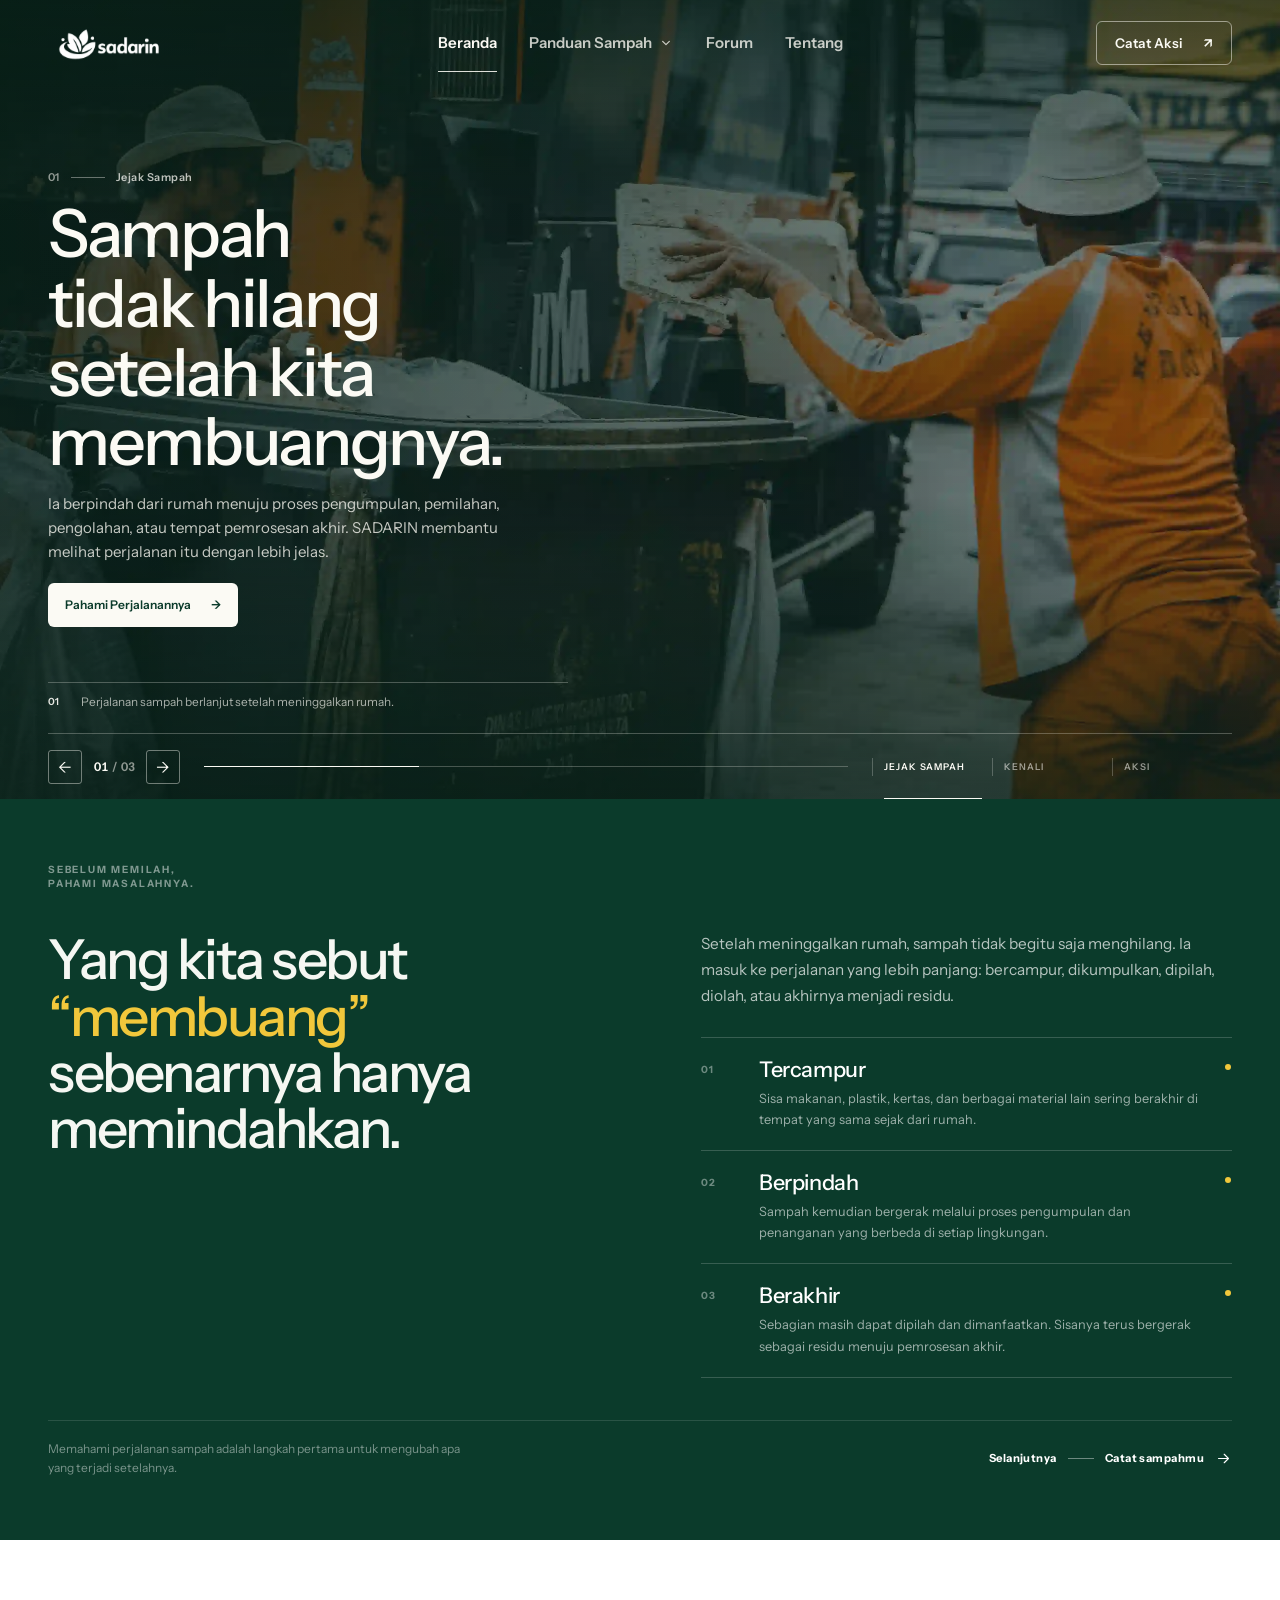
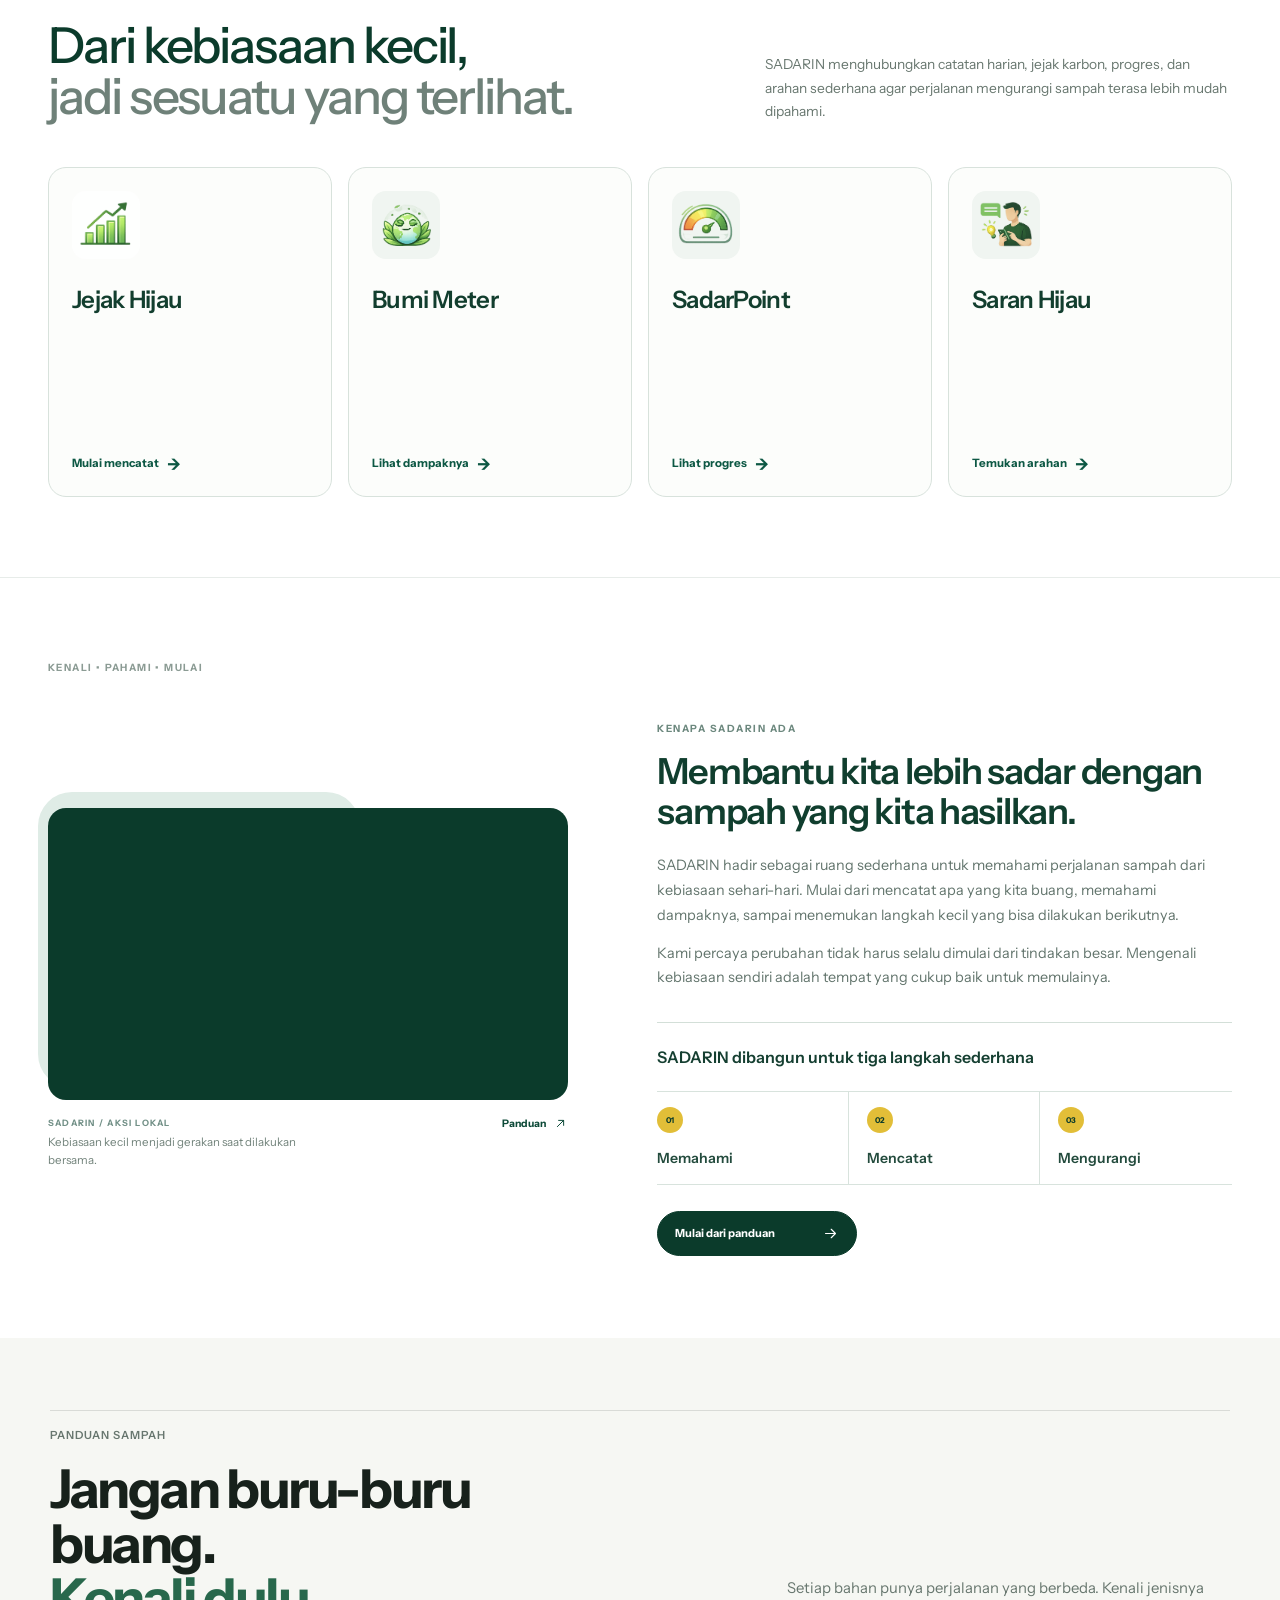
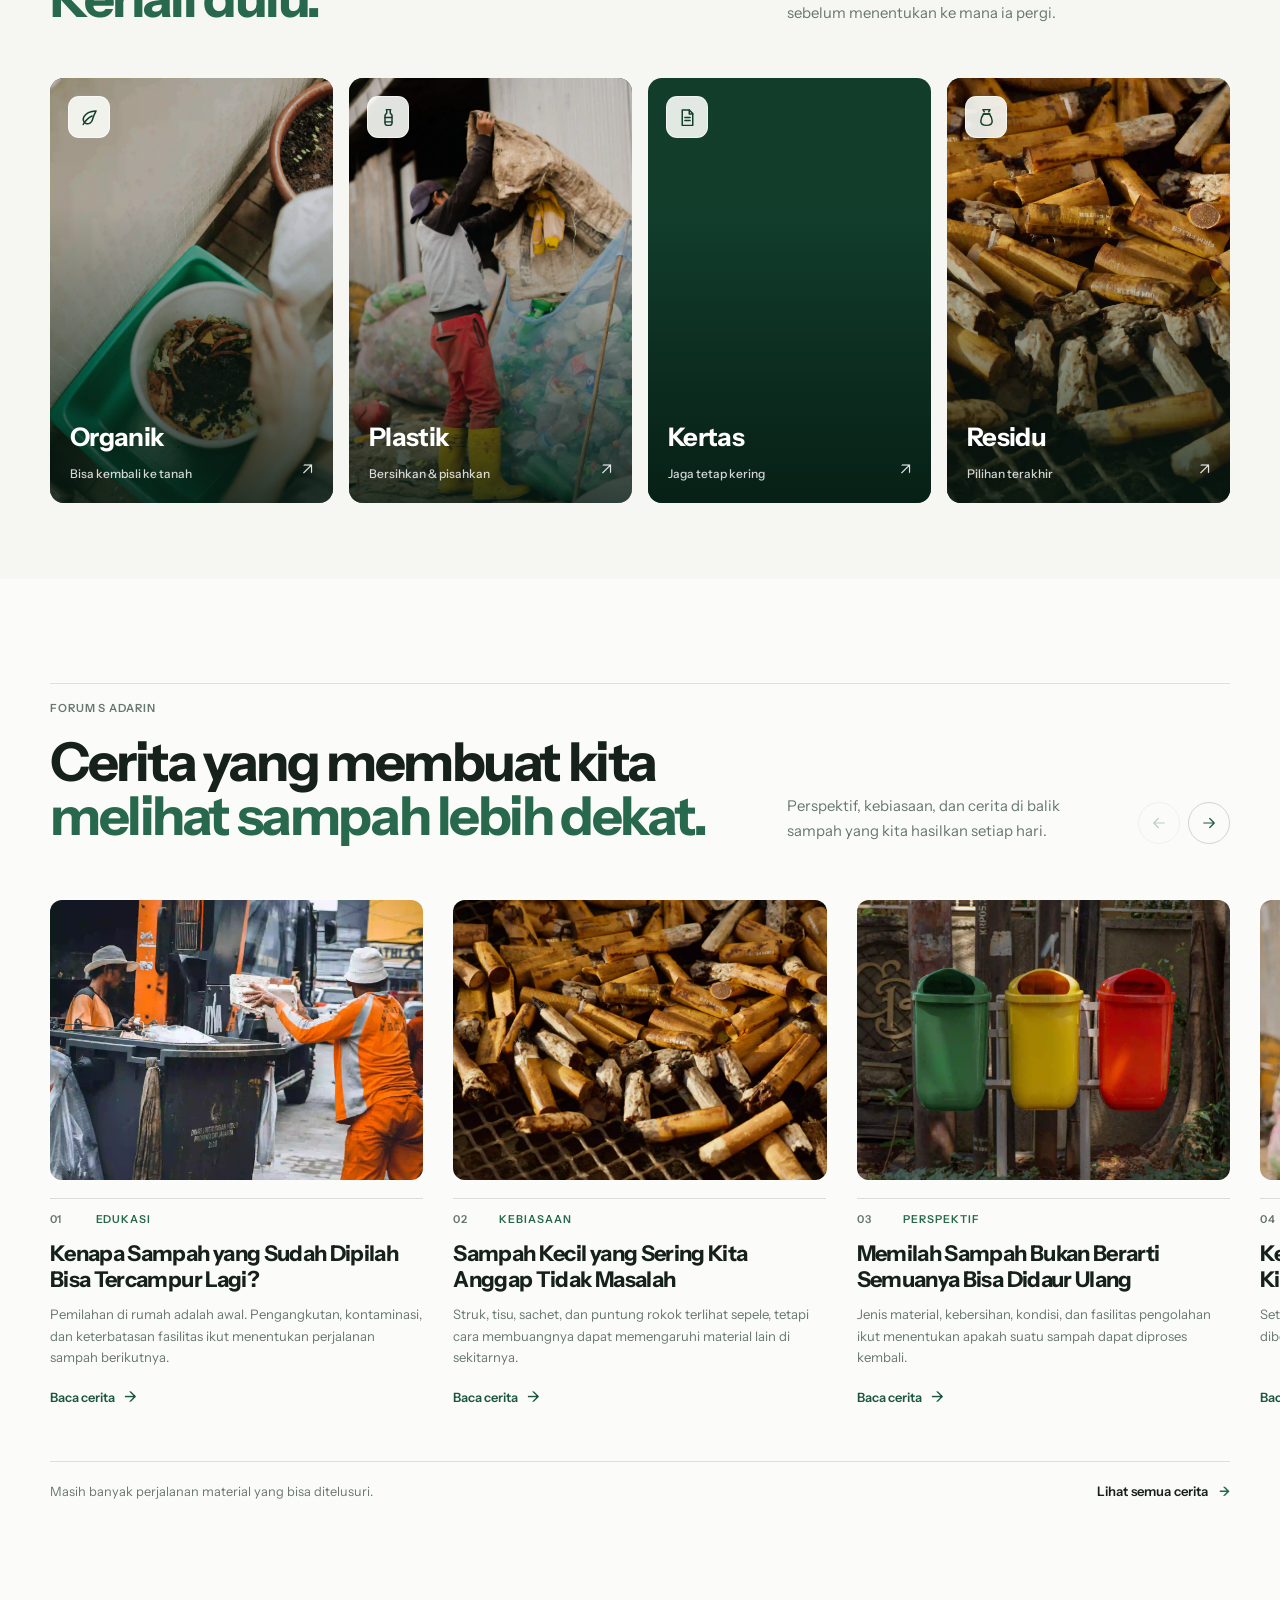
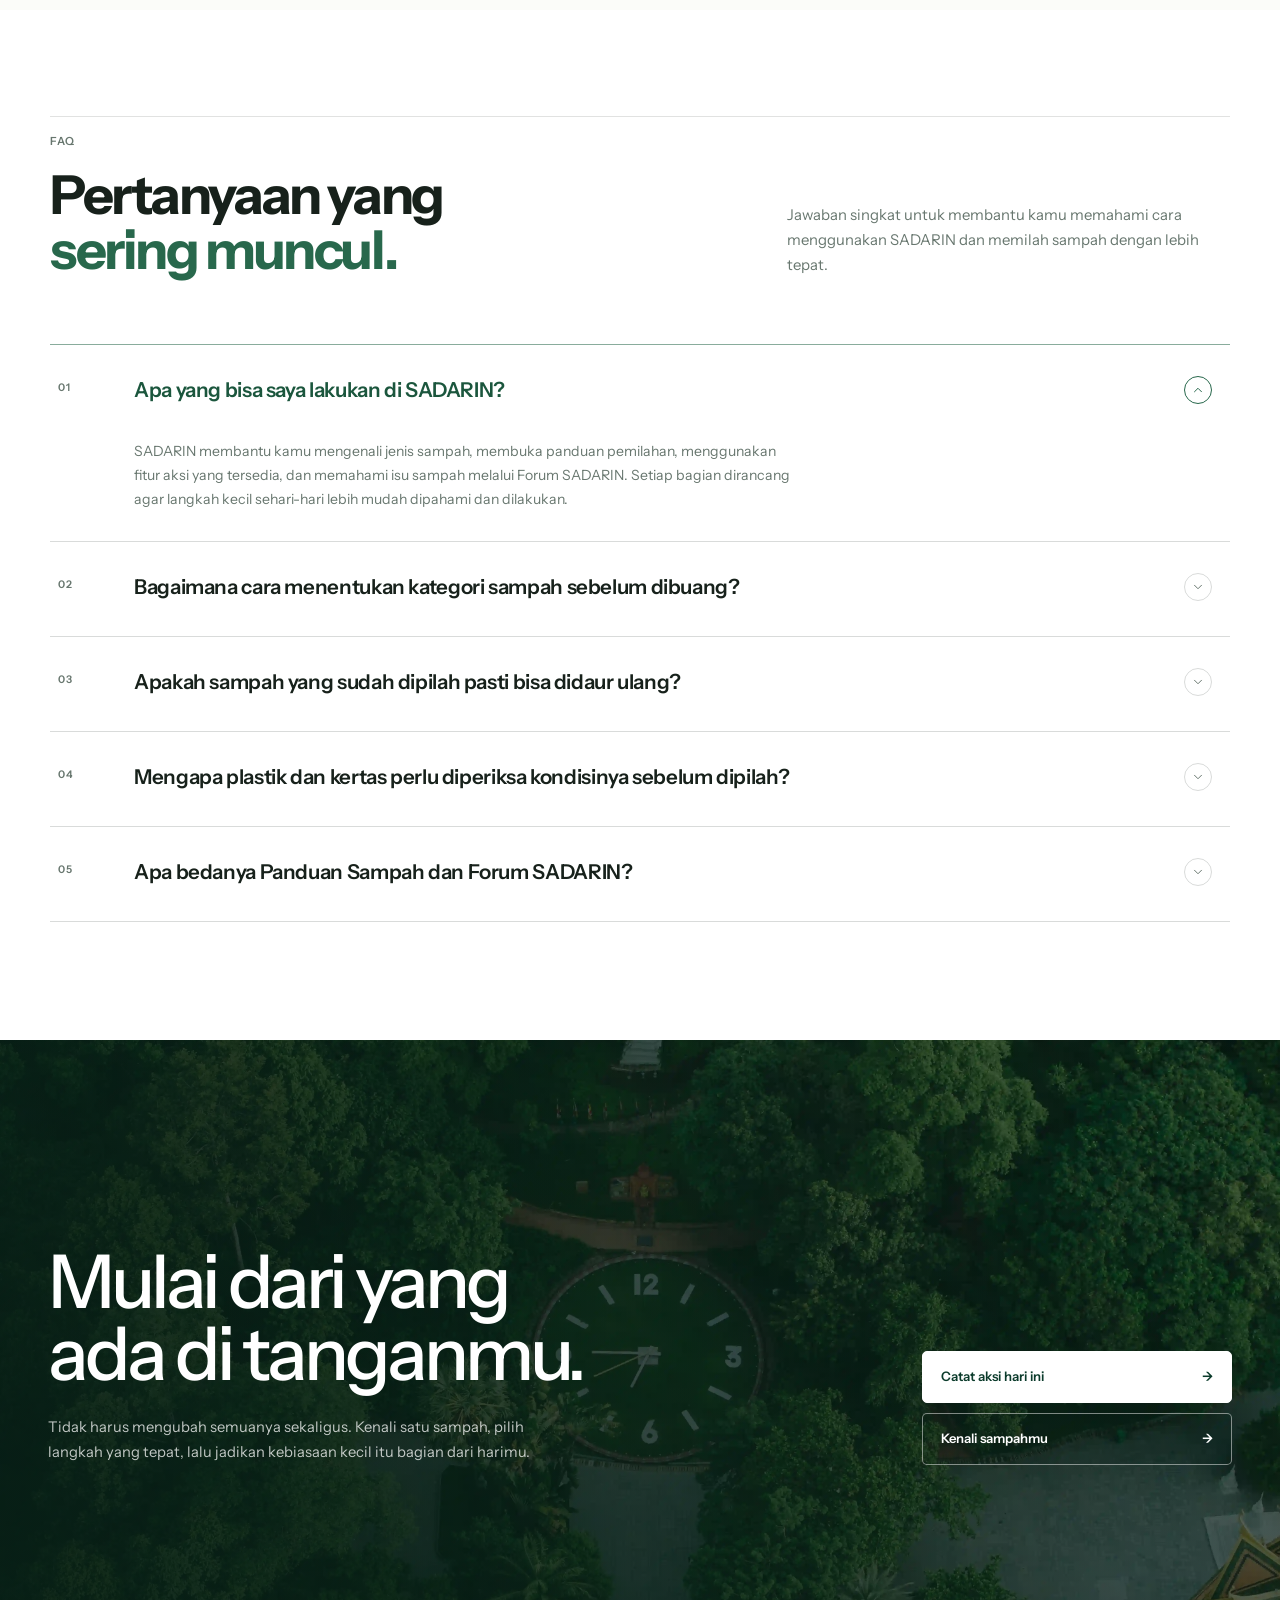
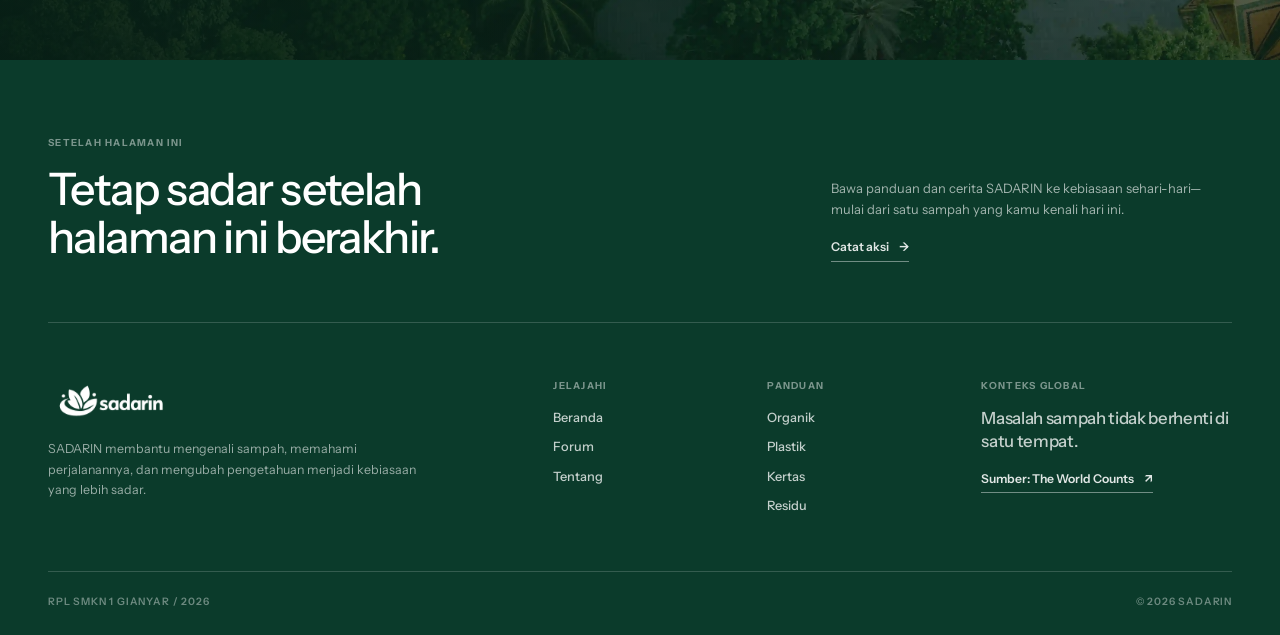
==== commit 35392ece: "24 agustus" ====
--- a/index.html
+++ b/index.html
@@ -50,41 +50,32 @@
           </button>
           <div class="guide-mega" id="guideMega" aria-hidden="true">
             <div class="guide-mega-inner">
-              <div class="guide-mega-intro">
-                <span class="guide-mega-eyebrow">Mulai dari sampah terdekatmu</span>
-                <h2>Beda sampah,<br>beda penanganannya.</h2>
-                <p>Kenali jenisnya sebelum membuang agar setiap material punya kesempatan ditangani dengan tepat.</p>
-                <a href="#panduan-sampah" class="guide-mega-all">
-                  <span>Lihat panduan lengkap</span>
-                  <span aria-hidden="true">→</span>
-                </a>
-              </div>
               <ul class="guide-mega-categories">
                 <li>
                   <a href="#organik" class="guide-mega-item guide-organic">
                     <span class="guide-mega-icon"><svg aria-hidden="true"><use href="#icon-organic"></use></svg></span>
-                    <span class="guide-mega-copy"><strong>Organik</strong><small>Sisa makanan dan material alami.</small></span>
+                    <span class="guide-mega-copy"><strong>Organik</strong></span>
                     <span class="guide-mega-arrow" aria-hidden="true">→</span>
                   </a>
                 </li>
                 <li>
                   <a href="#plastik" class="guide-mega-item guide-plastic">
                     <span class="guide-mega-icon"><svg aria-hidden="true"><use href="#icon-plastic"></use></svg></span>
-                    <span class="guide-mega-copy"><strong>Plastik</strong><small>Kemasan yang perlu bersih dan terpilah.</small></span>
+                    <span class="guide-mega-copy"><strong>Plastik</strong></span>
                     <span class="guide-mega-arrow" aria-hidden="true">→</span>
                   </a>
                 </li>
                 <li>
                   <a href="#kertas" class="guide-mega-item guide-paper">
                     <span class="guide-mega-icon"><svg aria-hidden="true"><use href="#icon-paper"></use></svg></span>
-                    <span class="guide-mega-copy"><strong>Kertas</strong><small>Kertas dan kardus yang tetap kering.</small></span>
+                    <span class="guide-mega-copy"><strong>Kertas</strong></span>
                     <span class="guide-mega-arrow" aria-hidden="true">→</span>
                   </a>
                 </li>
                 <li>
                   <a href="#residu" class="guide-mega-item guide-residue">
                     <span class="guide-mega-icon"><svg aria-hidden="true"><use href="#icon-residue"></use></svg></span>
-                    <span class="guide-mega-copy"><strong>Residu</strong><small>Material yang sulit diproses kembali.</small></span>
+                    <span class="guide-mega-copy"><strong>Residu</strong></span>
                     <span class="guide-mega-arrow" aria-hidden="true">→</span>
                   </a>
                 </li>
@@ -93,7 +84,7 @@
           </div>
         </div>
         <a href="forum.html">Forum</a>
-        <a href="#tentang-sadarin">Tentang</a>
+        <a href="tentang.html">Tentang</a>
       </nav>
       <a href="#fitur-sadarin" class="nav-action">
         <span>Catat Aksi</span>
@@ -155,7 +146,7 @@
             <small>03</small>
             <span>Forum</span>
           </a>
-          <a href="#tentang-sadarin">
+          <a href="tentang.html">
             <small>04</small>
             <span>Tentang</span>
           </a>
@@ -1077,7 +1068,7 @@
           <span class="site-footer__label">Jelajahi</span>
           <a href="index.html">Beranda</a>
           <a href="forum.html">Forum</a>
-          <a href="#tentang-sadarin">Tentang</a>
+          <a href="tentang.html">Tentang</a>
         </nav>
 
         <nav class="site-footer__column" aria-label="Panduan Sampah">
--- a/css/style.css
+++ b/css/style.css
@@ -1046,9 +1046,6 @@
   transition: border-color 280ms var(--ease-out), background-color 280ms var(--ease-out), outline-color 180ms ease;
 }
 
-.sadarin-tool-card--primary {
-  background: #edf4f0;
-}
 
 .sadarin-tool-card__visual {
   display: grid;
@@ -2202,7 +2199,6 @@
   isolation: isolate;
   display: flex;
   align-items: flex-end;
-  min-height: 590px;
   overflow: hidden;
   background: var(--green-950);
   color: #fff;
@@ -2358,6 +2354,59 @@
 .final-action.is-visible [data-final-reveal]:nth-child(2) { transition-delay: 80ms; }
 .final-action.is-visible [data-final-reveal]:nth-child(3) { transition-delay: 140ms; }
 .final-action.is-visible .final-action__actions { transition-delay: 210ms; }
+
+/* =========================================================
+   TENTANG PAGE HERO
+========================================================= */
+.about-page-hero {
+  display: flex;
+  min-height: 620px;
+  padding: calc(var(--header-height) + 40px) 0 44px;
+  overflow: hidden;
+  background: var(--green-950);
+  color: #fbfaf4;
+}
+
+.about-page-hero__container {
+  display: grid;
+  align-content: end;
+  gap: 34px;
+  width: min(calc(100% - (var(--side-gap) * 2)), var(--container));
+  margin-inline: auto;
+}
+
+.about-page-hero h1 {
+  max-width: 660px;
+  font-size: clamp(3rem, 11vw, 4.7rem);
+  font-weight: 500;
+  line-height: .98;
+  letter-spacing: -.05em;
+}
+
+.about-page-hero__media {
+  position: relative;
+  min-height: 300px;
+  overflow: hidden;
+  border: 1px solid rgba(255, 255, 255, .18);
+  border-radius: 10px;
+}
+
+.about-page-hero__media::after {
+  content: "";
+  position: absolute;
+  inset: 0;
+  background: linear-gradient(180deg, rgba(7, 31, 22, .03), rgba(7, 31, 22, .2));
+  pointer-events: none;
+}
+
+.about-page-hero__media img {
+  position: absolute;
+  inset: 0;
+  width: 100%;
+  height: 100%;
+  object-fit: cover;
+  object-position: center;
+}
 
 /* =========================================================
    FOOTER
@@ -2642,12 +2691,69 @@
 ========================================================= */
 @media (min-width: 600px) {
   .mobile-nav {
-    grid-template-columns: minmax(0, 1fr);
+    grid-template-columns: minmax(0, 1fr) minmax(360px, 440px);
   }
 
   .mobile-nav-panel {
-    grid-column: 1;
-    padding-inline: max(var(--side-gap), calc((100vw - 560px) / 2));
+    grid-column: 2;
+    width: 100%;
+    padding: 28px 30px max(24px, env(safe-area-inset-bottom));
+    border-left: 1px solid rgba(255, 255, 255, .12);
+    box-shadow: -18px 0 48px rgba(5, 24, 17, .16);
+    transform: translate3d(18px, 0, 0);
+    contain: layout paint;
+  }
+
+  .mobile-nav.open .mobile-nav-panel {
+    transform: translate3d(0, 0, 0);
+  }
+
+  .mobile-nav-meta {
+    padding-inline: 4px;
+  }
+
+  .mobile-nav-links {
+    margin-top: 14px;
+  }
+
+  .mobile-nav-links > a,
+  .mobile-guide-trigger {
+    min-height: 62px;
+    padding: 9px 12px;
+    border-radius: 6px;
+  }
+
+  .mobile-nav-links > a:hover,
+  .mobile-nav-links > a:focus-visible,
+  .mobile-nav-links > a.active,
+  .mobile-guide-trigger:hover,
+  .mobile-guide-trigger:focus-visible,
+  .mobile-guide.is-open .mobile-guide-trigger {
+    background: rgba(255, 255, 255, .055);
+  }
+
+  .mobile-guide-panel {
+    padding: 2px 0 8px 34px;
+  }
+
+  .mobile-guide.is-open .mobile-guide-panel {
+    max-height: 336px;
+  }
+
+  .mobile-guide-panel > a {
+    min-height: 62px;
+    margin-top: 7px;
+    padding: 8px 11px;
+    border: 1px solid rgba(255, 255, 255, .12);
+    border-radius: 6px;
+    background: rgba(255, 255, 255, .025);
+    transition: border-color 180ms ease, background-color 180ms ease;
+  }
+
+  .mobile-guide-panel > a:hover,
+  .mobile-guide-panel > a:focus-visible {
+    border-color: rgba(255, 255, 255, .28);
+    background: rgba(255, 255, 255, .06);
   }
 
   .waste-guide__grid {
@@ -2666,6 +2772,27 @@
 
   .site-logo {
     width: 110px;
+  }
+
+  .about-page-hero {
+    min-height: 680px;
+    padding-top: calc(var(--header-height) + 52px);
+    padding-bottom: 54px;
+  }
+
+  .about-page-hero__container {
+    grid-template-columns: minmax(240px, .62fr) minmax(0, 1.38fr);
+    align-items: end;
+    gap: clamp(42px, 6vw, 78px);
+  }
+
+  .about-page-hero h1 {
+    padding-bottom: 10px;
+    font-size: clamp(3.5rem, 6.5vw, 4.7rem);
+  }
+
+  .about-page-hero__media {
+    min-height: 440px;
   }
 
   .hero-slide,
@@ -2851,15 +2978,13 @@
     --header-height: 72px;
   }
 
-  .site-header:has(.nav-guide-desktop.is-open) {
-    --header-surface: #fbfcf9;
-    border-bottom-color: rgba(11, 59, 43, .1);
-    box-shadow: 0 5px 20px rgba(11, 59, 43, .055);
-    color: var(--green-950);
-  }
-
-  .site-header:has(.nav-guide-desktop.is-open) .site-logo img {
-    filter: none;
+  .about-page-hero {
+    min-height: 720px;
+    padding-bottom: 62px;
+  }
+
+  .about-page-hero__media {
+    min-height: 500px;
   }
 
   .nav-container {
@@ -2911,17 +3036,13 @@
   }
 
   .site-header.is-scrolled .desktop-nav > a::after,
-  .site-header.is-scrolled .nav-guide-trigger::after,
-  .site-header:has(.nav-guide-desktop.is-open) .desktop-nav > a::after,
-  .site-header:has(.nav-guide-desktop.is-open) .nav-guide-trigger::after {
+  .site-header.is-scrolled .nav-guide-trigger::after {
     bottom: 9px;
     background: var(--green-800);
   }
 
   .site-header.is-scrolled .desktop-nav > a,
-  .site-header.is-scrolled .nav-guide-trigger,
-  .site-header:has(.nav-guide-desktop.is-open) .desktop-nav > a,
-  .site-header:has(.nav-guide-desktop.is-open) .nav-guide-trigger {
+  .site-header.is-scrolled .nav-guide-trigger {
     color: #5f6e66;
   }
 
@@ -2935,10 +3056,7 @@
   .site-header.is-scrolled .desktop-nav > a:hover,
   .site-header.is-scrolled .desktop-nav > a.active,
   .site-header.is-scrolled .nav-guide-trigger:hover,
-  .site-header.is-scrolled .nav-guide-desktop.is-open .nav-guide-trigger,
-  .site-header:has(.nav-guide-desktop.is-open) .desktop-nav > a:hover,
-  .site-header:has(.nav-guide-desktop.is-open) .desktop-nav > a.active,
-  .site-header:has(.nav-guide-desktop.is-open) .nav-guide-trigger {
+  .site-header.is-scrolled .nav-guide-desktop.is-open .nav-guide-trigger {
     color: var(--green-950);
   }
 
@@ -2986,8 +3104,7 @@
     transition: background-color 400ms var(--ease-out), border-color 400ms var(--ease-out), color 400ms var(--ease-out);
   }
 
-  .site-header.is-scrolled .nav-action,
-  .site-header:has(.nav-guide-desktop.is-open) .nav-action {
+  .site-header.is-scrolled .nav-action {
     border-color: #cad5ce;
     color: var(--green-950);
   }
@@ -2998,8 +3115,7 @@
     color: var(--green-950);
   }
 
-  .site-header.is-scrolled .nav-action:hover,
-  .site-header:has(.nav-guide-desktop.is-open) .nav-action:hover {
+  .site-header.is-scrolled .nav-action:hover {
     background: var(--green-950);
     border-color: var(--green-950);
     color: #fff;
@@ -3024,8 +3140,8 @@
     opacity: 0;
     visibility: hidden;
     pointer-events: none;
-    transform: translateY(-4px);
-    transition: opacity 170ms ease, transform 200ms var(--ease-out), visibility 170ms ease;
+    transform: translateY(-5px);
+    transition: opacity 200ms ease, transform 240ms var(--ease-out), visibility 0s linear 240ms;
   }
 
   .nav-guide-desktop.is-open .guide-mega {
@@ -3033,105 +3149,57 @@
     visibility: visible;
     pointer-events: auto;
     transform: translateY(0);
+    transition-delay: 0s;
   }
 
   .guide-mega-inner {
-    display: grid;
-    grid-template-columns: minmax(220px, .58fr) minmax(0, 1.72fr);
-    gap: clamp(32px, 4vw, 58px);
-    width: min(calc(100% - (var(--side-gap) * 2)), var(--container));
+    width: min(calc(100% - (var(--side-gap) * 2)), 1040px);
     margin-inline: auto;
-    padding: 26px 0 28px;
-  }
-
-  .guide-mega-intro {
-    display: flex;
-    flex-direction: column;
-    align-items: flex-start;
-  }
-
-  .guide-mega-eyebrow {
-    margin-bottom: 10px;
-    color: var(--green-700);
-    font-size: .66rem;
-    font-weight: 600;
-    letter-spacing: .035em;
-  }
-
-  .guide-mega-intro h2 {
-    max-width: 290px;
-    color: var(--ink);
-    font-size: clamp(1.4rem, 1.8vw, 1.8rem);
-    font-weight: 500;
-    line-height: 1.08;
-    letter-spacing: -.03em;
-  }
-
-  .guide-mega-intro p {
-    max-width: 320px;
-    margin: 11px 0 14px;
-    color: var(--muted);
-    font-size: .76rem;
-    line-height: 1.5;
-  }
-
-  .guide-mega-all {
-    display: inline-flex;
-    align-items: center;
-    gap: 9px;
-    color: var(--green-900);
-    font-size: .78rem;
-    font-weight: 700;
-  }
-
-  .guide-mega-all span:last-child {
-    transition: transform 180ms ease;
-  }
-
-  .guide-mega-all:hover span:last-child {
-    transform: translateX(3px);
+    padding: 24px 0 26px;
   }
 
   .guide-mega-categories {
     display: grid;
-    grid-template-columns: repeat(4, minmax(0, 1fr));
-    align-items: stretch;
+    grid-template-columns: repeat(2, minmax(0, 1fr));
+    gap: 12px;
     list-style: none;
-    border-top: 1px solid var(--line);
-    border-bottom: 1px solid var(--line);
-  }
-
-  .guide-mega-categories li {
-    border-left: 1px solid var(--line);
   }
 
   .guide-mega-item {
     --guide-accent: var(--green-700);
     display: flex;
-    flex-direction: column;
-    align-items: flex-start;
-    min-height: 100%;
-    padding: 18px 15px;
+    align-items: center;
+    gap: 15px;
+    min-height: 82px;
+    padding: 16px 18px;
+    border: 1px solid var(--line);
+    border-radius: 8px;
     color: var(--ink);
-    transition: background-color 170ms ease;
+    transition: background-color 180ms ease, border-color 180ms ease, transform 200ms var(--ease-out);
   }
 
   .guide-mega-item:hover,
   .guide-mega-item:focus-visible {
-    background: rgba(35, 101, 72, .035);
+    border-color: #bccdc3;
+    background: rgba(35, 101, 72, .04);
+    transform: translateY(-1px);
   }
 
   .guide-mega-icon {
-    display: inline-flex;
-    width: 25px;
-    height: 25px;
-    margin-bottom: 14px;
+    display: grid;
+    place-items: center;
+    width: 42px;
+    height: 42px;
+    flex: 0 0 42px;
+    border: 1px solid color-mix(in srgb, var(--guide-accent) 22%, transparent);
+    border-radius: 7px;
+    background: color-mix(in srgb, var(--guide-accent) 7%, white);
     color: var(--guide-accent);
   }
 
   .guide-mega-icon svg {
-    width: 25px;
-    height: 25px;
+    width: 27px;
+    height: 27px;
     fill: none;
     stroke: currentColor;
     stroke-width: 1.7;
@@ -3140,26 +3208,27 @@
   }
 
   .guide-mega-copy {
-    display: flex;
-    flex-direction: column;
-    gap: 5px;
+    min-width: 0;
   }
 
   .guide-mega-copy strong {
-    font-size: .9rem;
+    font-size: .96rem;
     font-weight: 600;
     letter-spacing: -.01em;
   }
 
-  .guide-mega-copy small {
-    color: var(--muted);
-    font-size: .68rem;
-    font-weight: 400;
-    line-height: 1.42;
-  }
-
   .guide-mega-arrow {
-    display: none;
+    display: inline-flex;
+    margin-left: auto;
+    color: #789086;
+    font-size: 1rem;
+    transition: color 180ms ease, transform 200ms var(--ease-out);
+  }
+
+  .guide-mega-item:hover .guide-mega-arrow,
+  .guide-mega-item:focus-visible .guide-mega-arrow {
+    color: var(--green-800);
+    transform: translateX(4px);
   }
 
   .guide-organic {
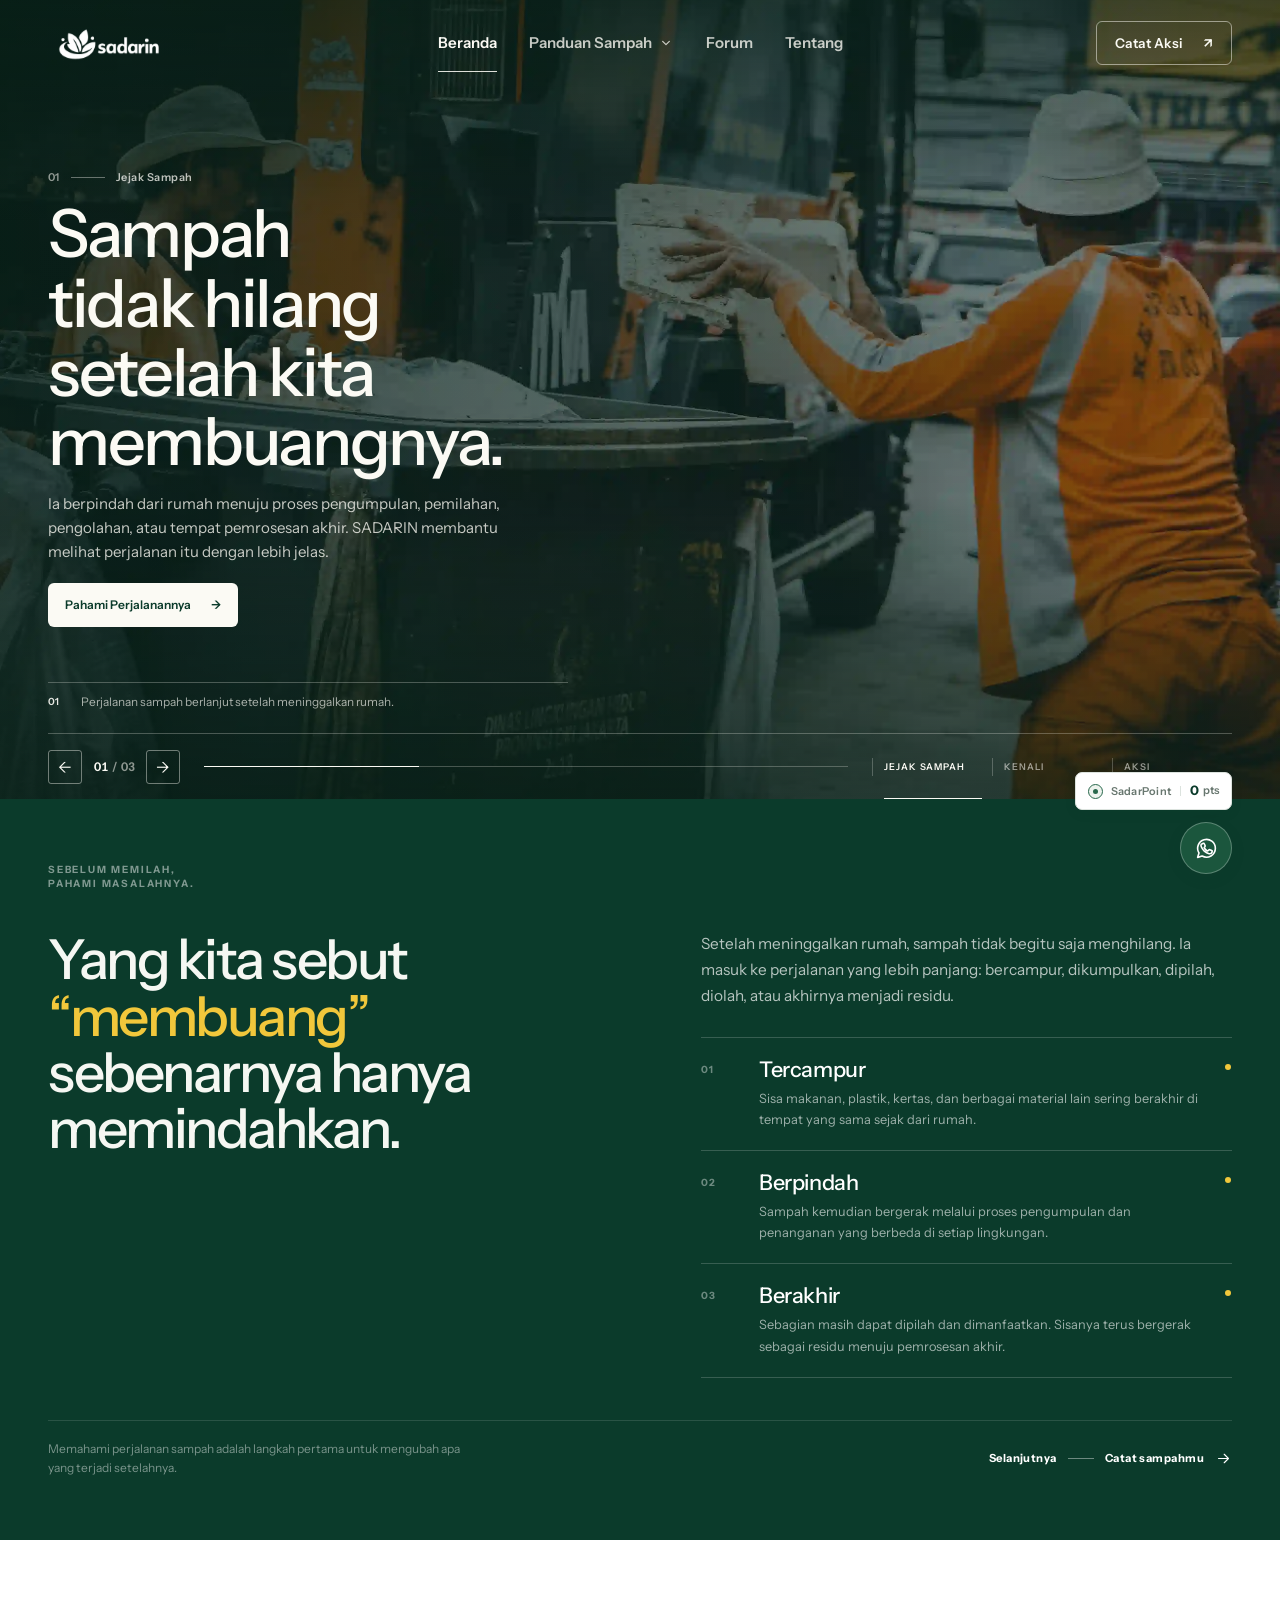
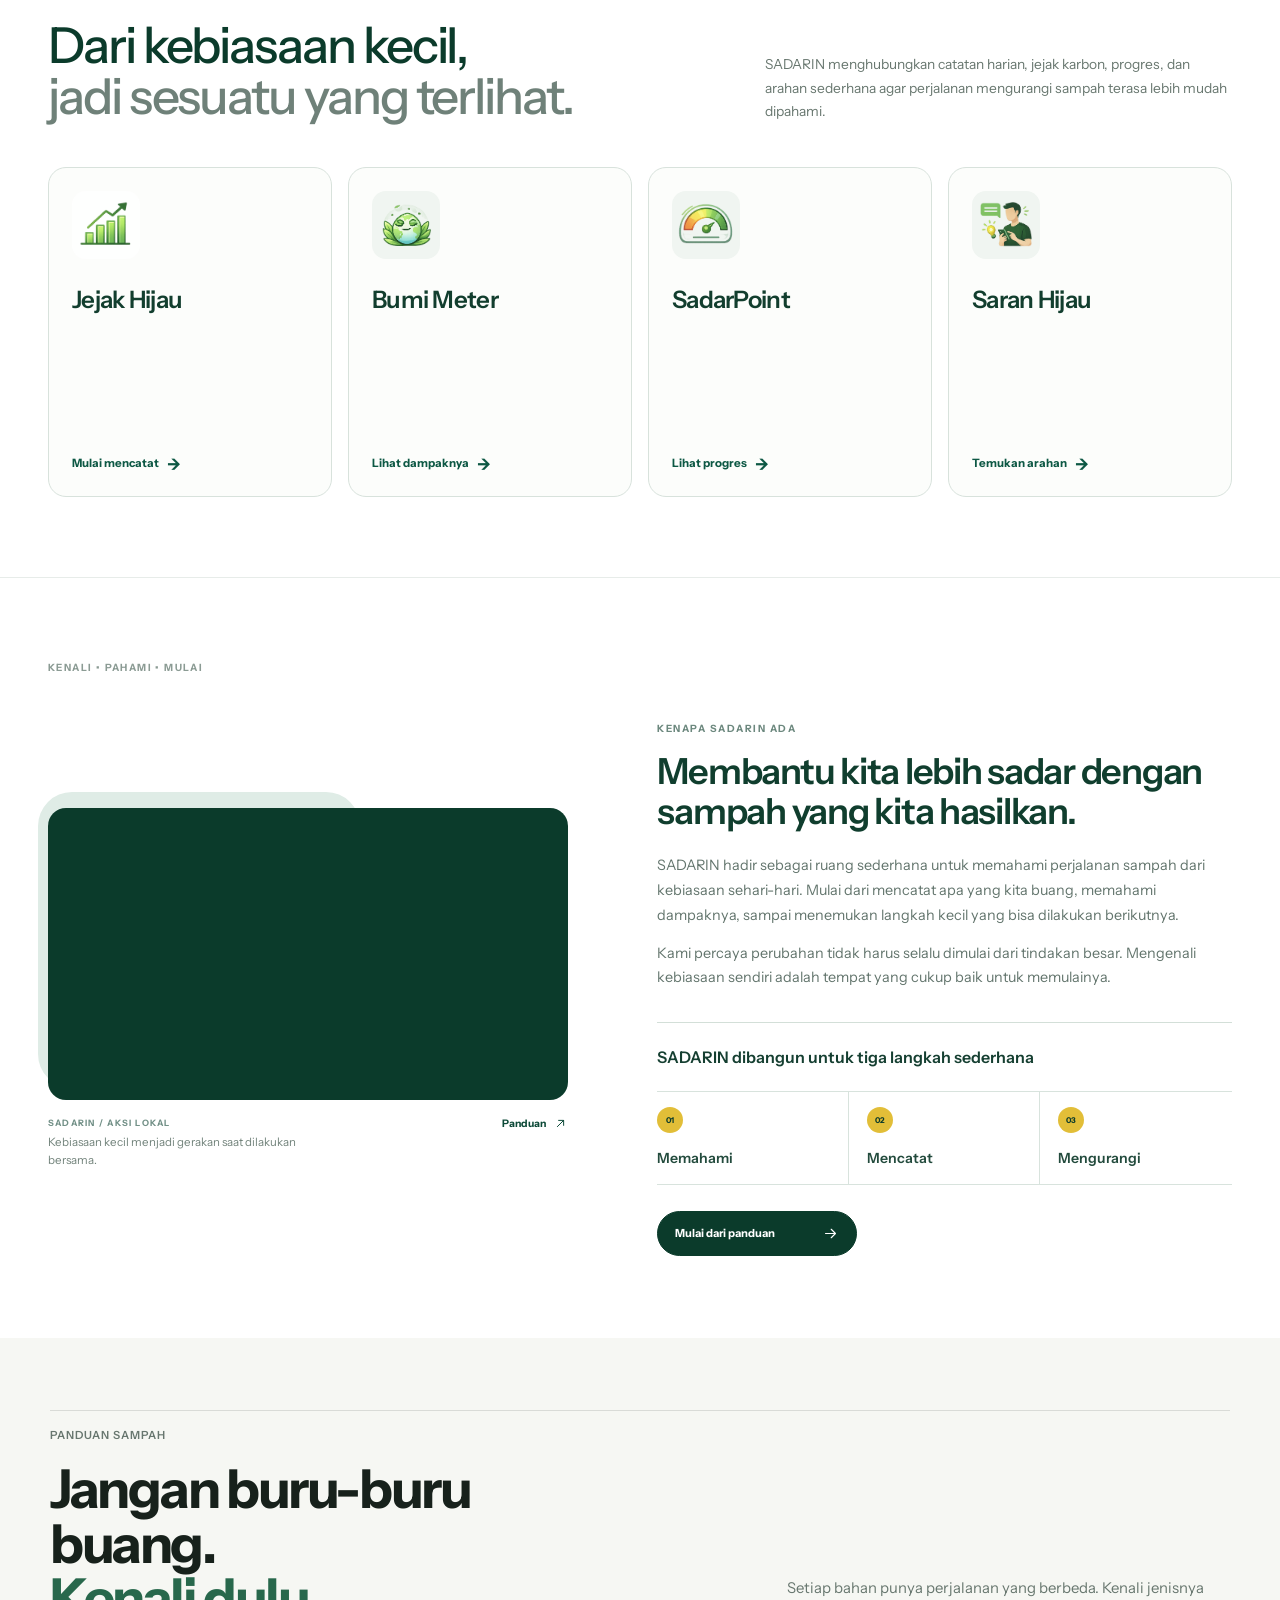
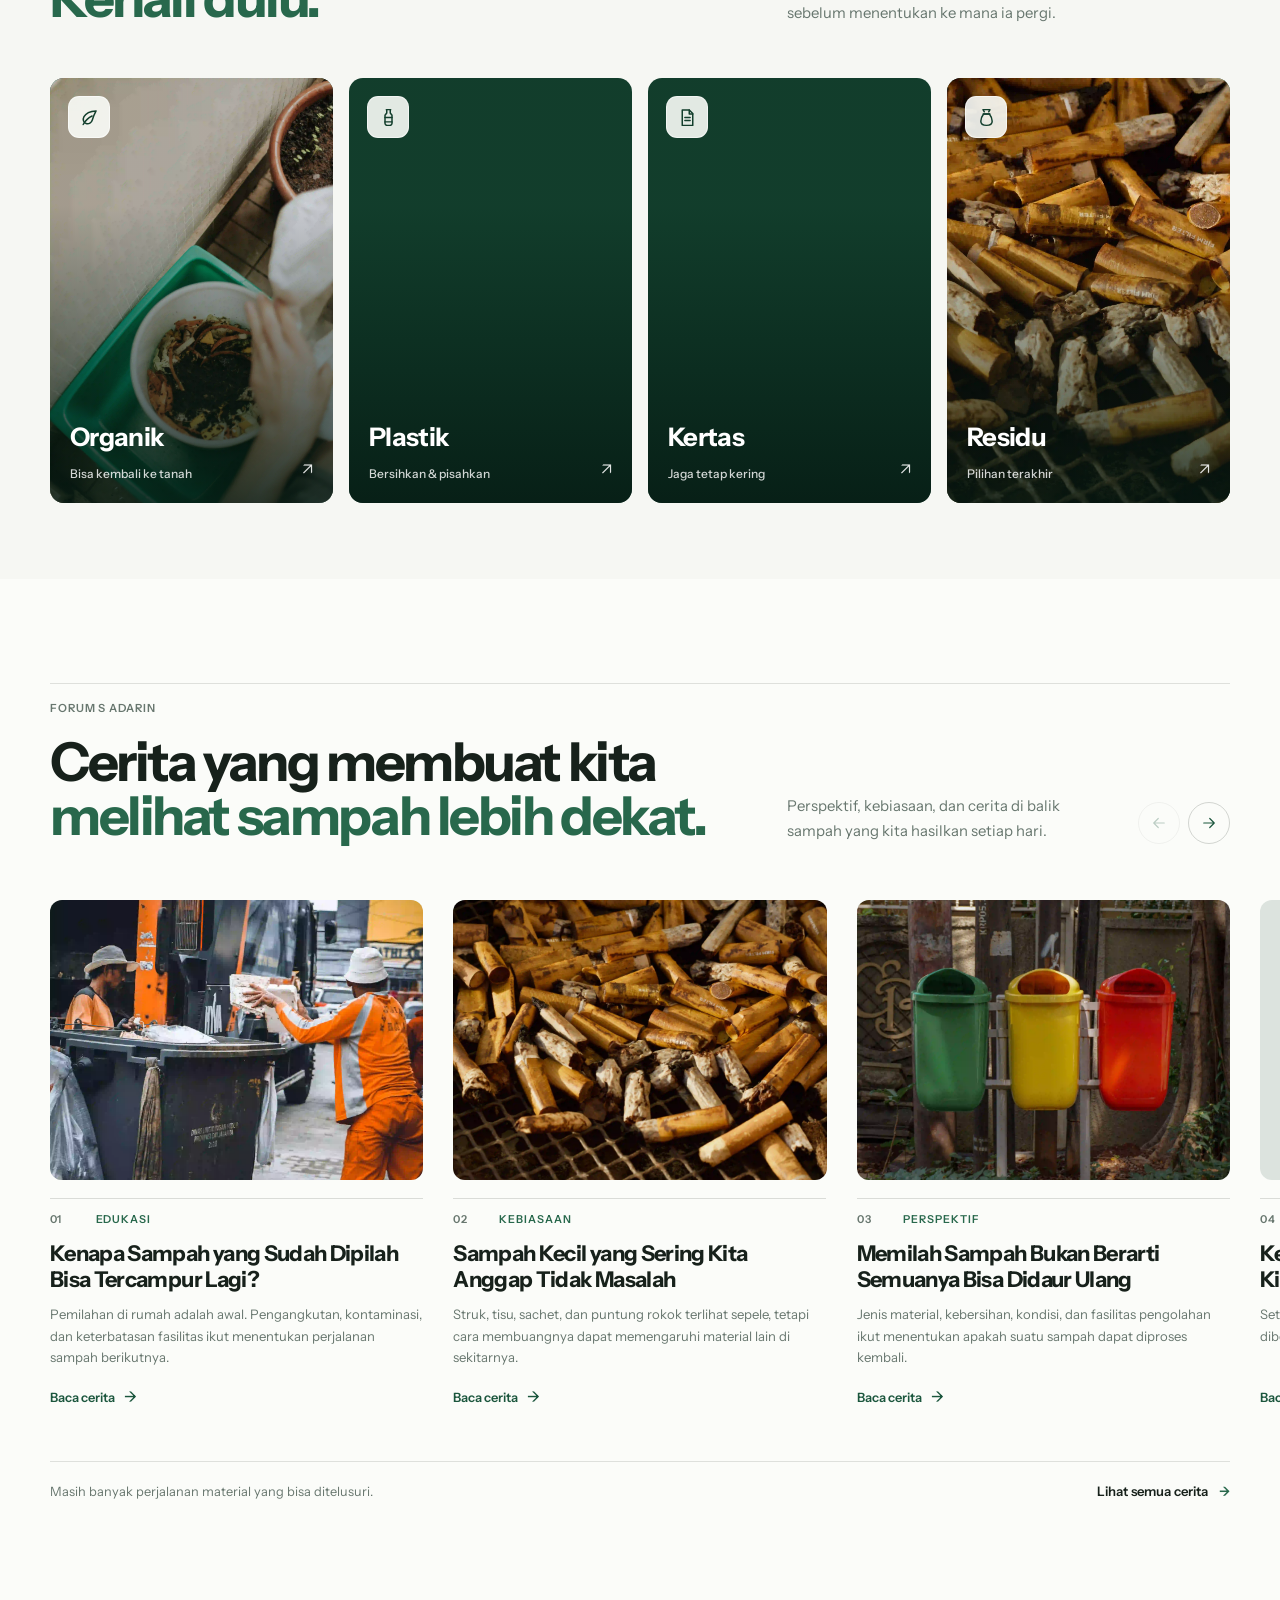
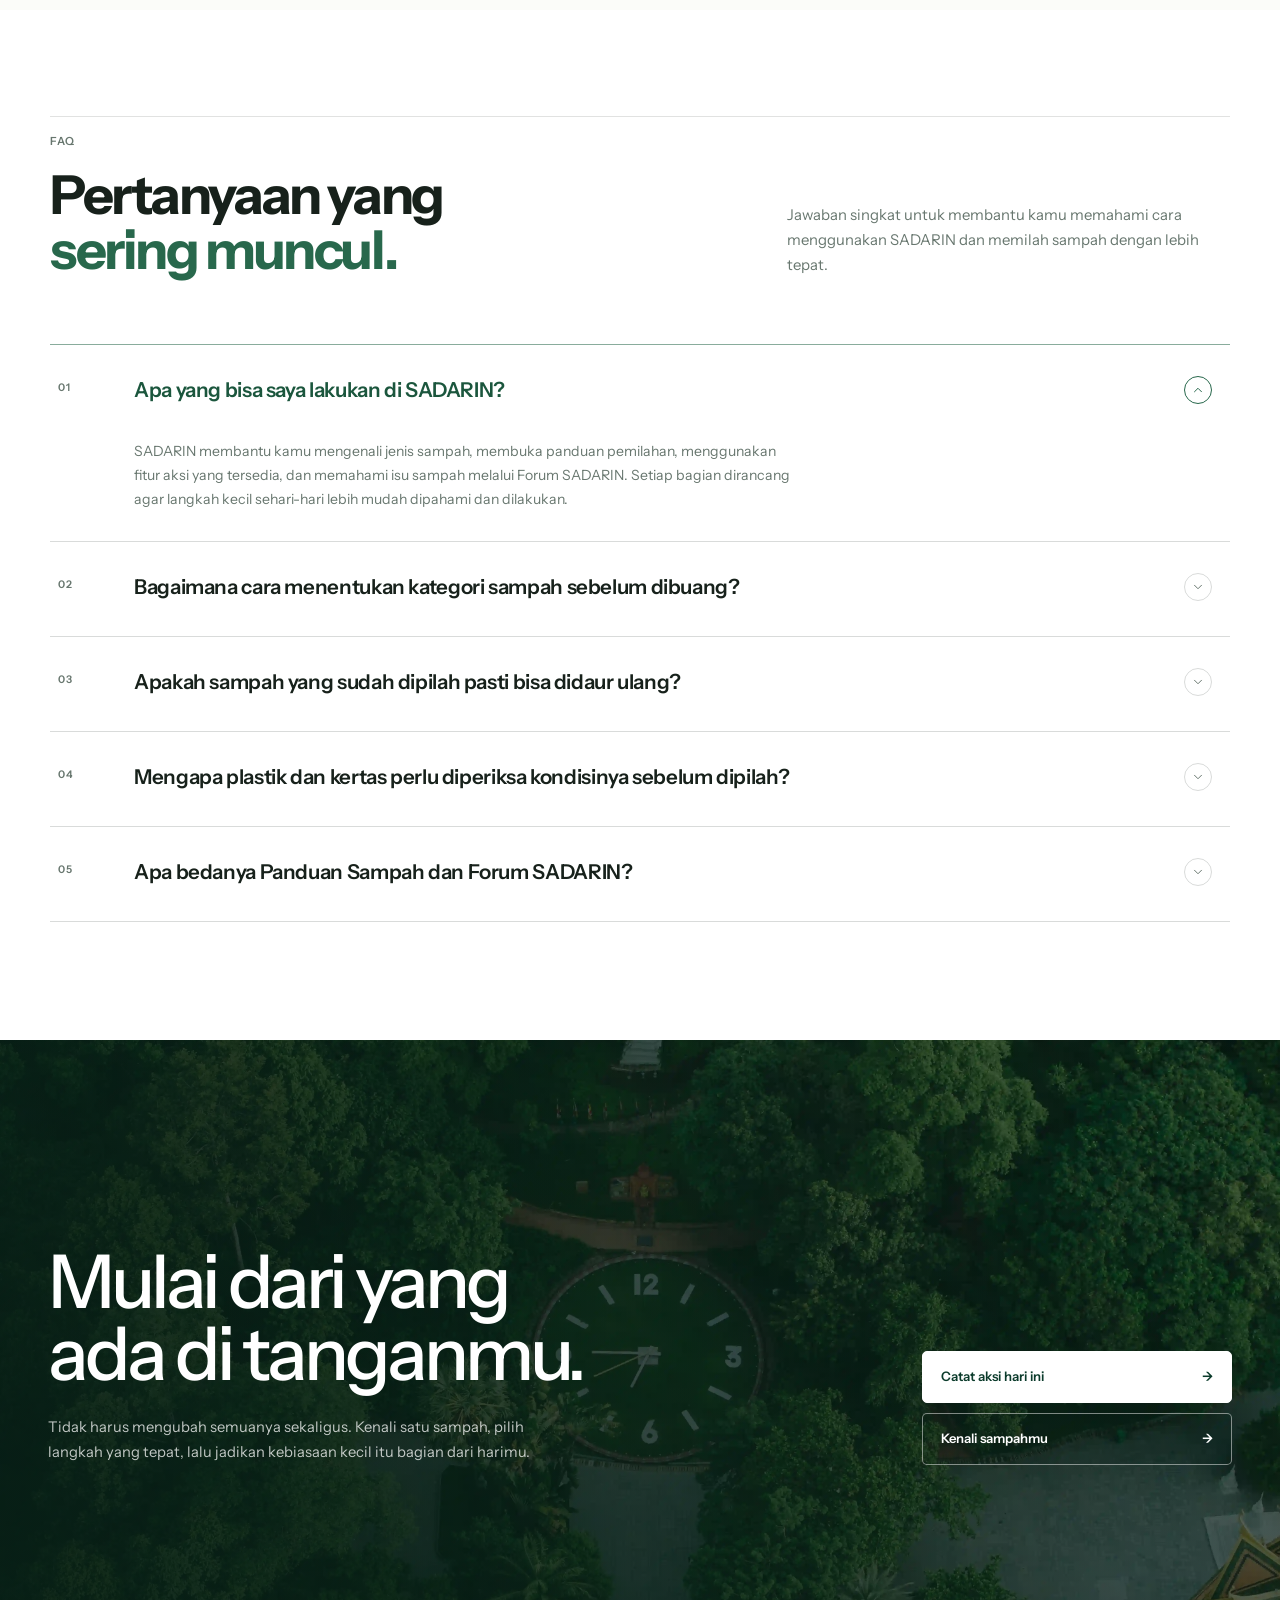
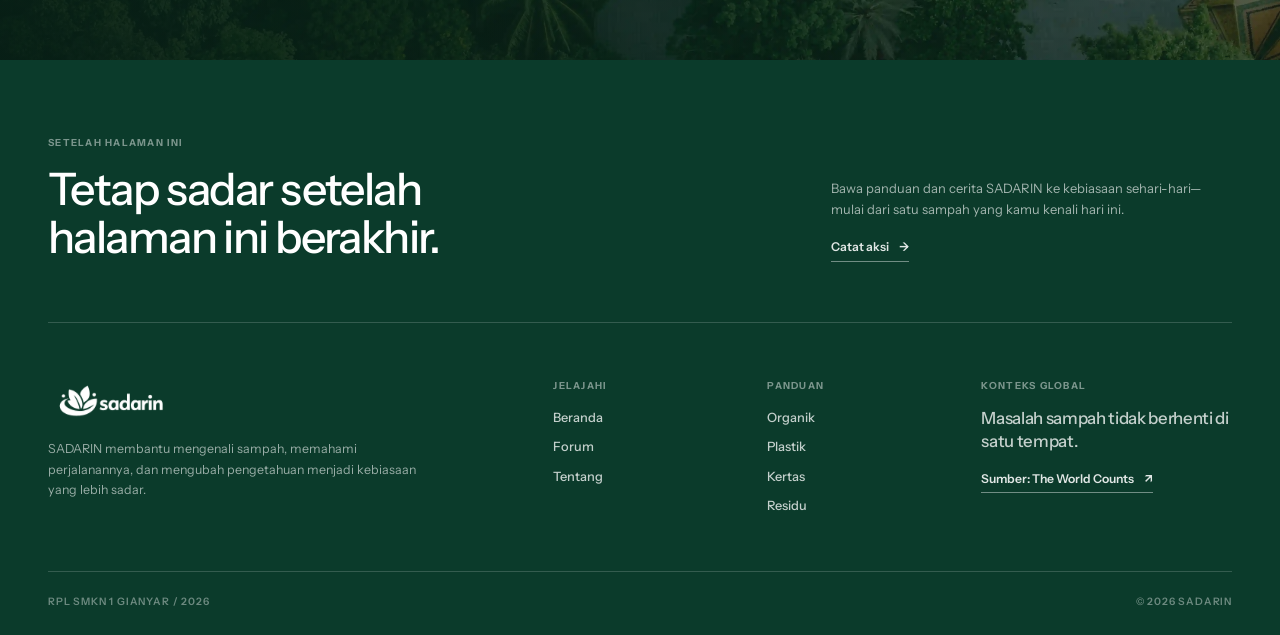
==== commit 06d7f98a: "update 24 agustus 3.45 pm" ====
--- a/index.html
+++ b/index.html
@@ -1095,6 +1095,27 @@
       </div>
     </div>
   </footer>
+  <div class="floating-actions">
+    <div class="floating-score">
+      <span class="floating-score__mark" aria-hidden="true"></span>
+      <span class="floating-score__name">SadarPoint</span>
+      <strong class="floating-score__value" data-sadarpoint-value>0</strong>
+      <span class="floating-score__unit">pts</span>
+    </div>
+
+    <a href="https://wa.me/6285180676238"
+      target="_blank"
+      rel="noopener noreferrer"
+      class="floating-whatsapp"
+      aria-label="Hubungi SADARIN melalui WhatsApp"
+    >
+      <span class="floating-whatsapp__label">Tanya SADARIN</span>
+      <svg viewBox="0 0 24 24" aria-hidden="true">
+        <path d="M20.5 11.8a8.5 8.5 0 0 1-12.7 7.4l-4.3 1.3 1.3-4.2a8.5 8.5 0 1 1 15.7-4.5Z"/>
+        <path d="M8.1 7.5c.2-.4.4-.5.8-.5h.5c.2 0 .4.1.5.4l.8 2c.1.3.1.5-.1.7l-.7.8c-.2.2-.1.4 0 .6.7 1.2 1.7 2.2 3 2.8.2.1.4.1.6-.1l.9-1c.2-.2.4-.2.7-.1l2 .9c.3.1.4.3.4.5 0 .6-.3 1.5-.8 2-.6.5-1.4.7-2.2.5-1.3-.3-2.9-1-4.6-2.5-1.4-1.3-2.4-2.8-2.9-4.1-.4-1-.4-1.8-.1-2.4Z"/>
+      </svg>
+    </a>
+  </div>
   <script src="lib/swiper/swiper-bundle.min.js"></script>
   <script src="js/index.js?v=20260823"></script>
 </body>
--- a/css/style.css
+++ b/css/style.css
@@ -2687,6 +2687,178 @@
 }
 
 /* =========================================================
+   FLOATING ACTIONS
+========================================================= */
+.floating-actions {
+  position: fixed;
+  right: var(--side-gap);
+  bottom: max(18px, env(safe-area-inset-bottom));
+  z-index: 20;
+  display: flex;
+  flex-direction: column;
+  align-items: flex-end;
+  gap: 10px;
+  pointer-events: none;
+}
+
+.floating-score {
+  display: inline-flex;
+  align-items: center;
+  min-height: 36px;
+  padding: 8px 11px;
+  border: 1px solid var(--line);
+  border-radius: 7px;
+  background: var(--surface);
+  box-shadow: 0 3px 12px rgba(11, 59, 43, .09);
+  color: var(--green-950);
+  line-height: 1;
+}
+
+.floating-score__mark {
+  position: relative;
+  width: 15px;
+  height: 15px;
+  margin-right: 8px;
+  flex: 0 0 15px;
+  border: 1px solid var(--green-700);
+  border-radius: 50%;
+  background: #edf3ee;
+}
+
+.floating-score__mark::after {
+  content: "";
+  position: absolute;
+  inset: 4px;
+  border-radius: 50%;
+  background: var(--green-700);
+}
+
+.floating-score__name {
+  position: absolute;
+  width: 1px;
+  height: 1px;
+  padding: 0;
+  overflow: hidden;
+  clip: rect(0, 0, 0, 0);
+  white-space: nowrap;
+  border: 0;
+}
+
+.floating-score__value {
+  font-size: .82rem;
+  font-weight: 700;
+}
+
+.floating-score__unit {
+  margin-left: 4px;
+  color: var(--muted);
+  font-size: .69rem;
+  font-weight: 600;
+}
+
+.floating-whatsapp {
+  position: relative;
+  display: grid;
+  place-items: center;
+  width: 50px;
+  height: 50px;
+  border: 1px solid rgba(255, 255, 255, .28);
+  border-radius: 50%;
+  background: var(--green-800);
+  box-shadow: 0 4px 14px rgba(11, 59, 43, .14);
+  color: #fff;
+  transition: background-color 180ms ease, transform 180ms var(--ease-out);
+}
+
+.floating-whatsapp[href] {
+  pointer-events: auto;
+}
+
+.floating-whatsapp svg {
+  width: 25px;
+  height: 25px;
+  fill: none;
+  stroke: currentColor;
+  stroke-width: 1.55;
+  stroke-linecap: round;
+  stroke-linejoin: round;
+}
+
+.floating-whatsapp__label {
+  position: absolute;
+  right: calc(100% + 10px);
+  width: max-content;
+  padding: 7px 9px;
+  border: 1px solid var(--line);
+  border-radius: 6px;
+  background: var(--surface);
+  box-shadow: 0 3px 10px rgba(11, 59, 43, .08);
+  color: var(--green-950);
+  font-size: .7rem;
+  font-weight: 600;
+  opacity: 0;
+  transform: translateX(4px);
+  visibility: hidden;
+  transition: opacity 160ms ease, transform 180ms var(--ease-out), visibility 0s linear 180ms;
+}
+
+@media (min-width: 768px) {
+  .floating-actions {
+    bottom: max(26px, env(safe-area-inset-bottom));
+    gap: 12px;
+  }
+
+  .floating-score {
+    min-height: 38px;
+    padding-inline: 12px;
+  }
+
+  .floating-score__name {
+    position: static;
+    width: auto;
+    height: auto;
+    margin-right: 9px;
+    padding-right: 9px;
+    overflow: visible;
+    clip: auto;
+    border-right: 1px solid var(--line);
+    color: var(--muted);
+    font-size: .68rem;
+    font-weight: 600;
+    letter-spacing: .02em;
+    white-space: normal;
+  }
+
+  .floating-whatsapp {
+    width: 52px;
+    height: 52px;
+  }
+}
+
+@media (hover: hover) and (pointer: fine) {
+  .floating-whatsapp[href]:hover,
+  .floating-whatsapp[href]:focus-visible {
+    background: var(--green-700);
+    transform: translateY(-2px);
+  }
+
+  .floating-whatsapp[href]:hover .floating-whatsapp__label,
+  .floating-whatsapp[href]:focus-visible .floating-whatsapp__label {
+    opacity: 1;
+    transform: translateX(0);
+    visibility: visible;
+    transition-delay: 0s;
+  }
+}
+
+@media (prefers-reduced-motion: reduce) {
+  .floating-whatsapp,
+  .floating-whatsapp__label {
+    transition-duration: .01ms;
+  }
+}
+
+/* =========================================================
    RESPONSIVE ENHANCEMENTS
 ========================================================= */
 @media (min-width: 600px) {
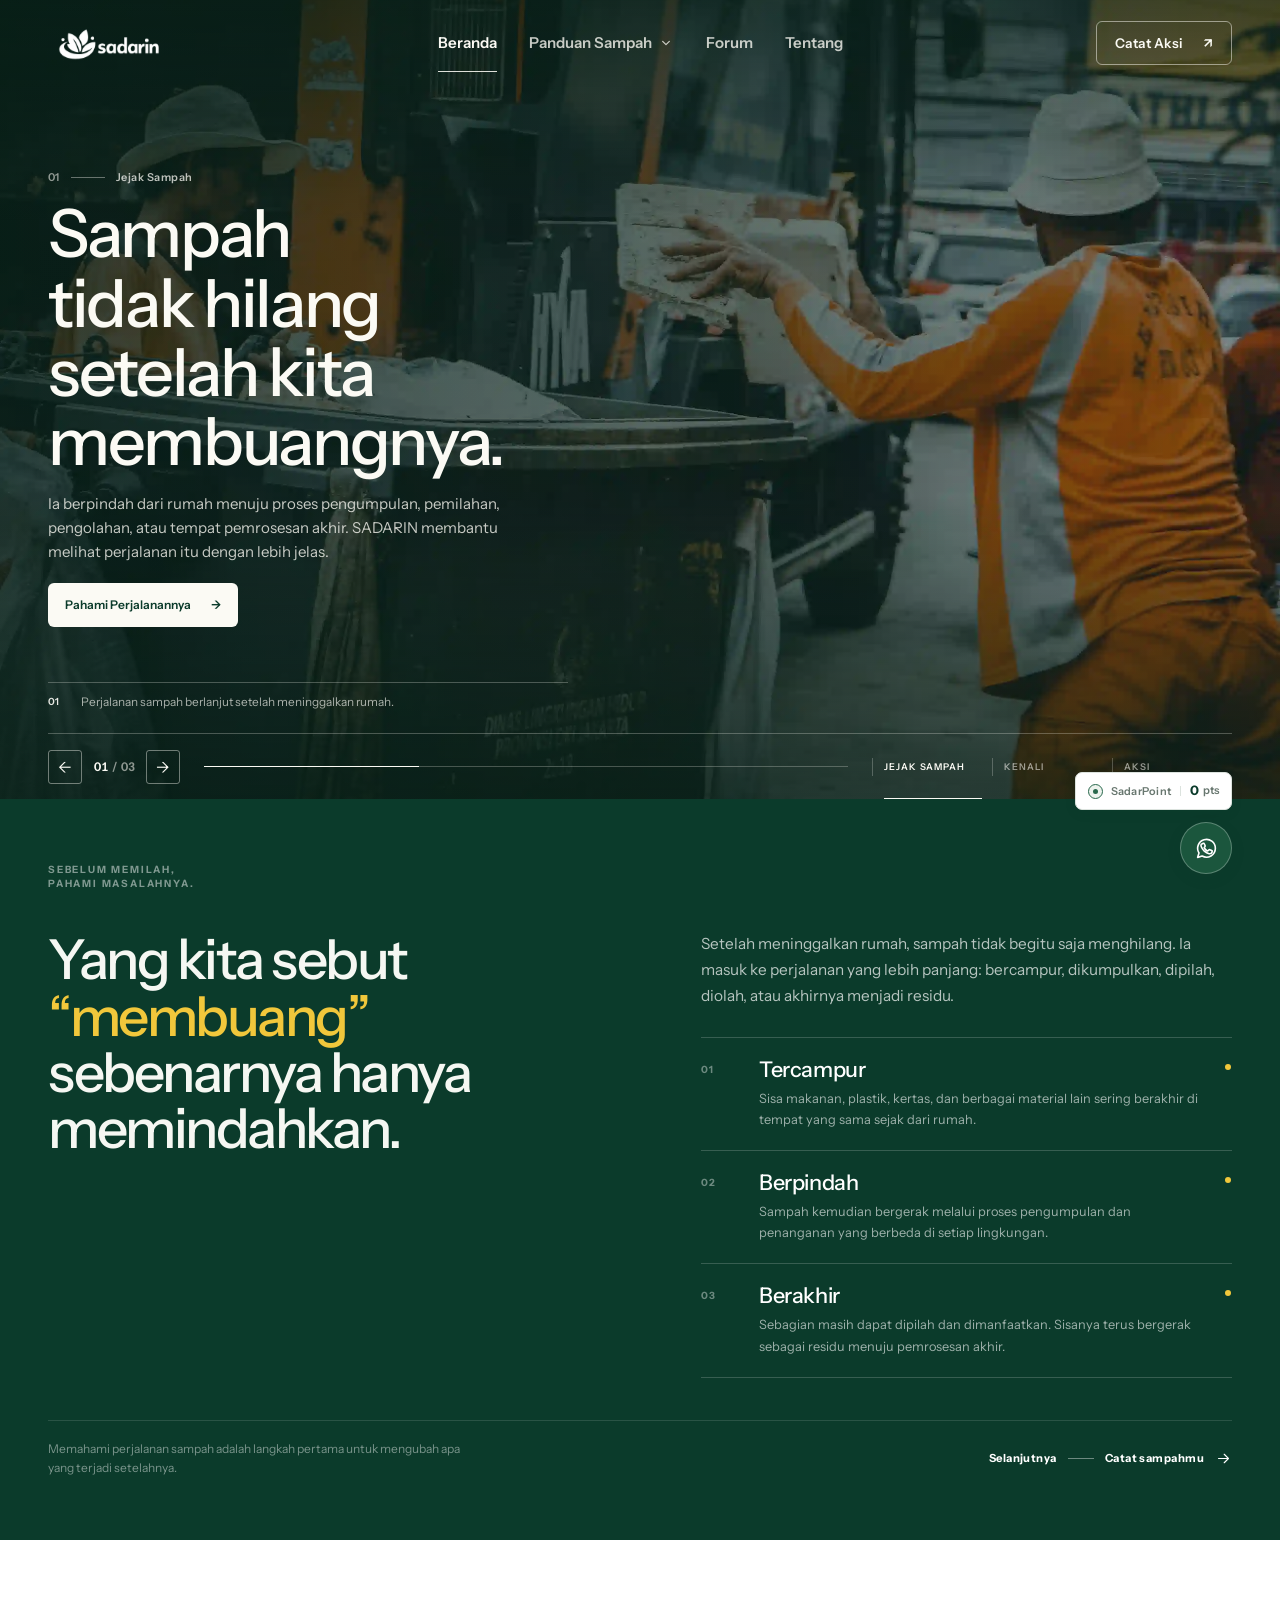
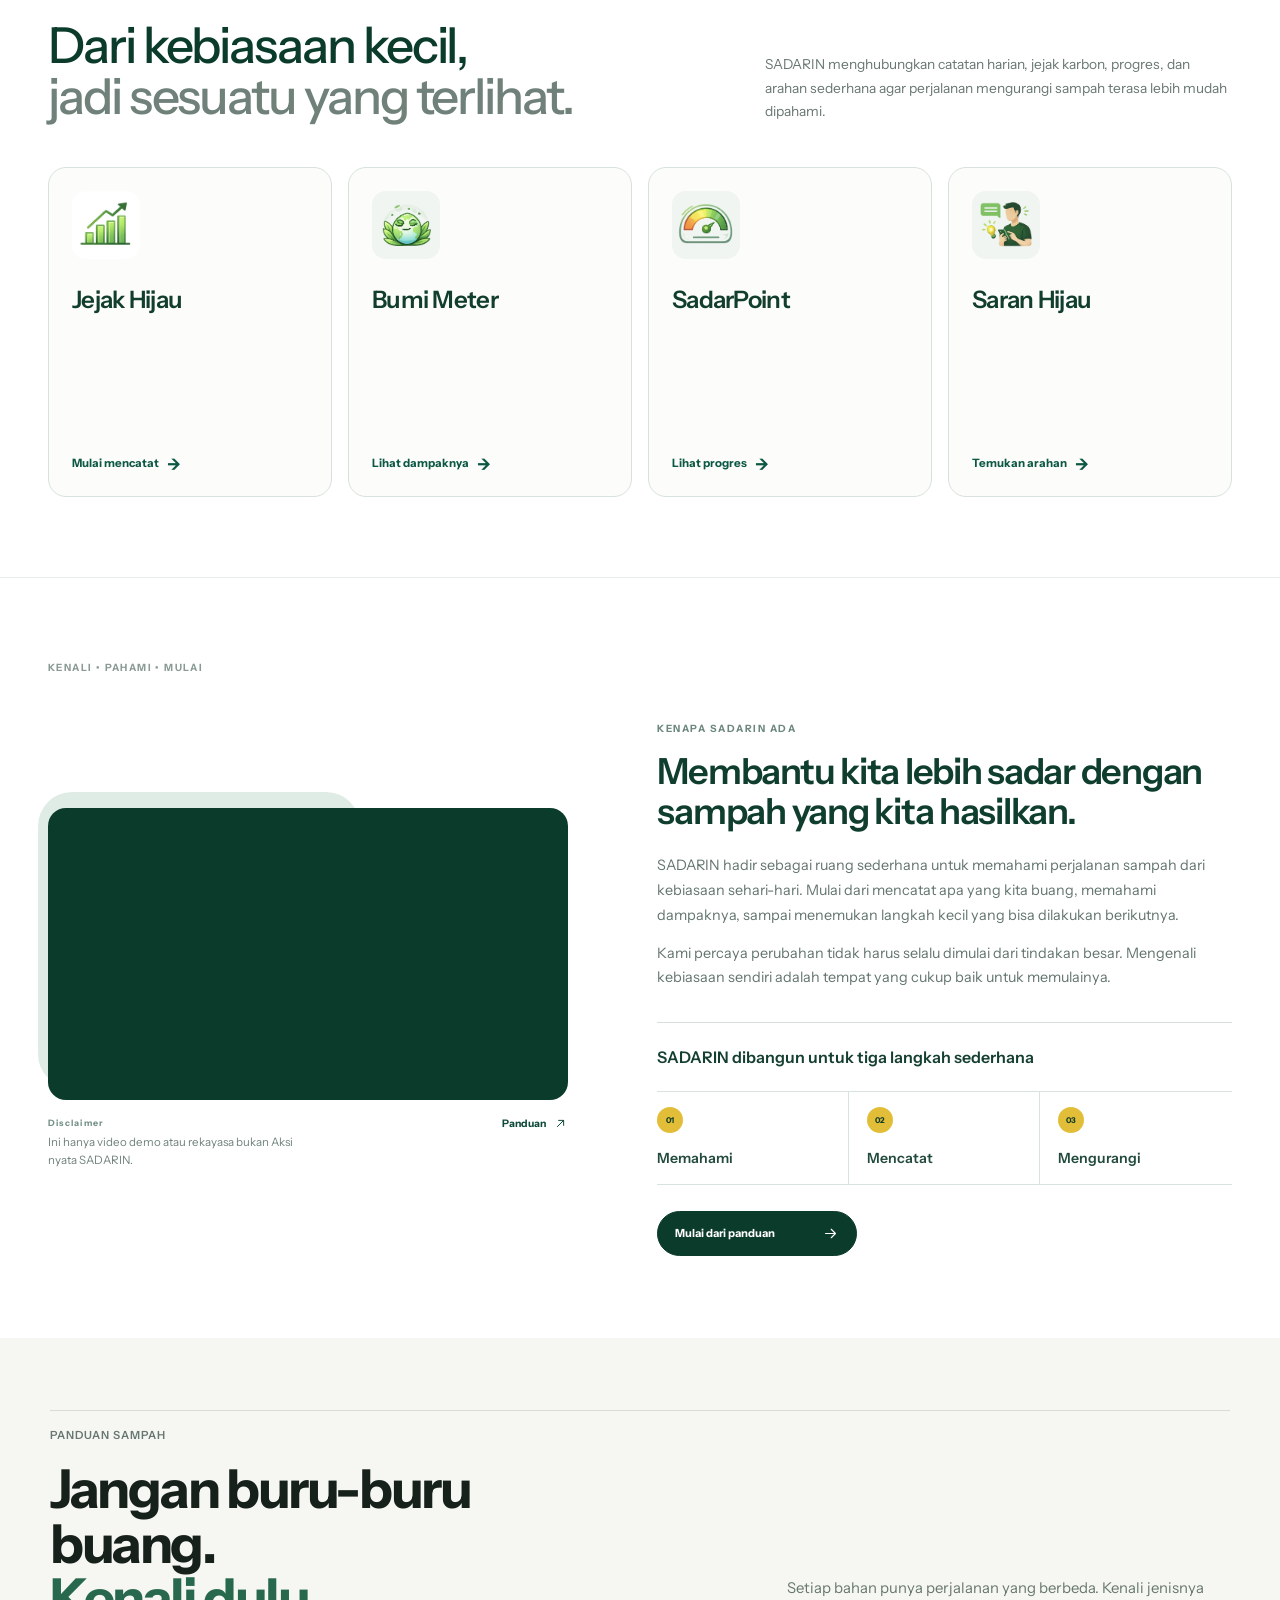
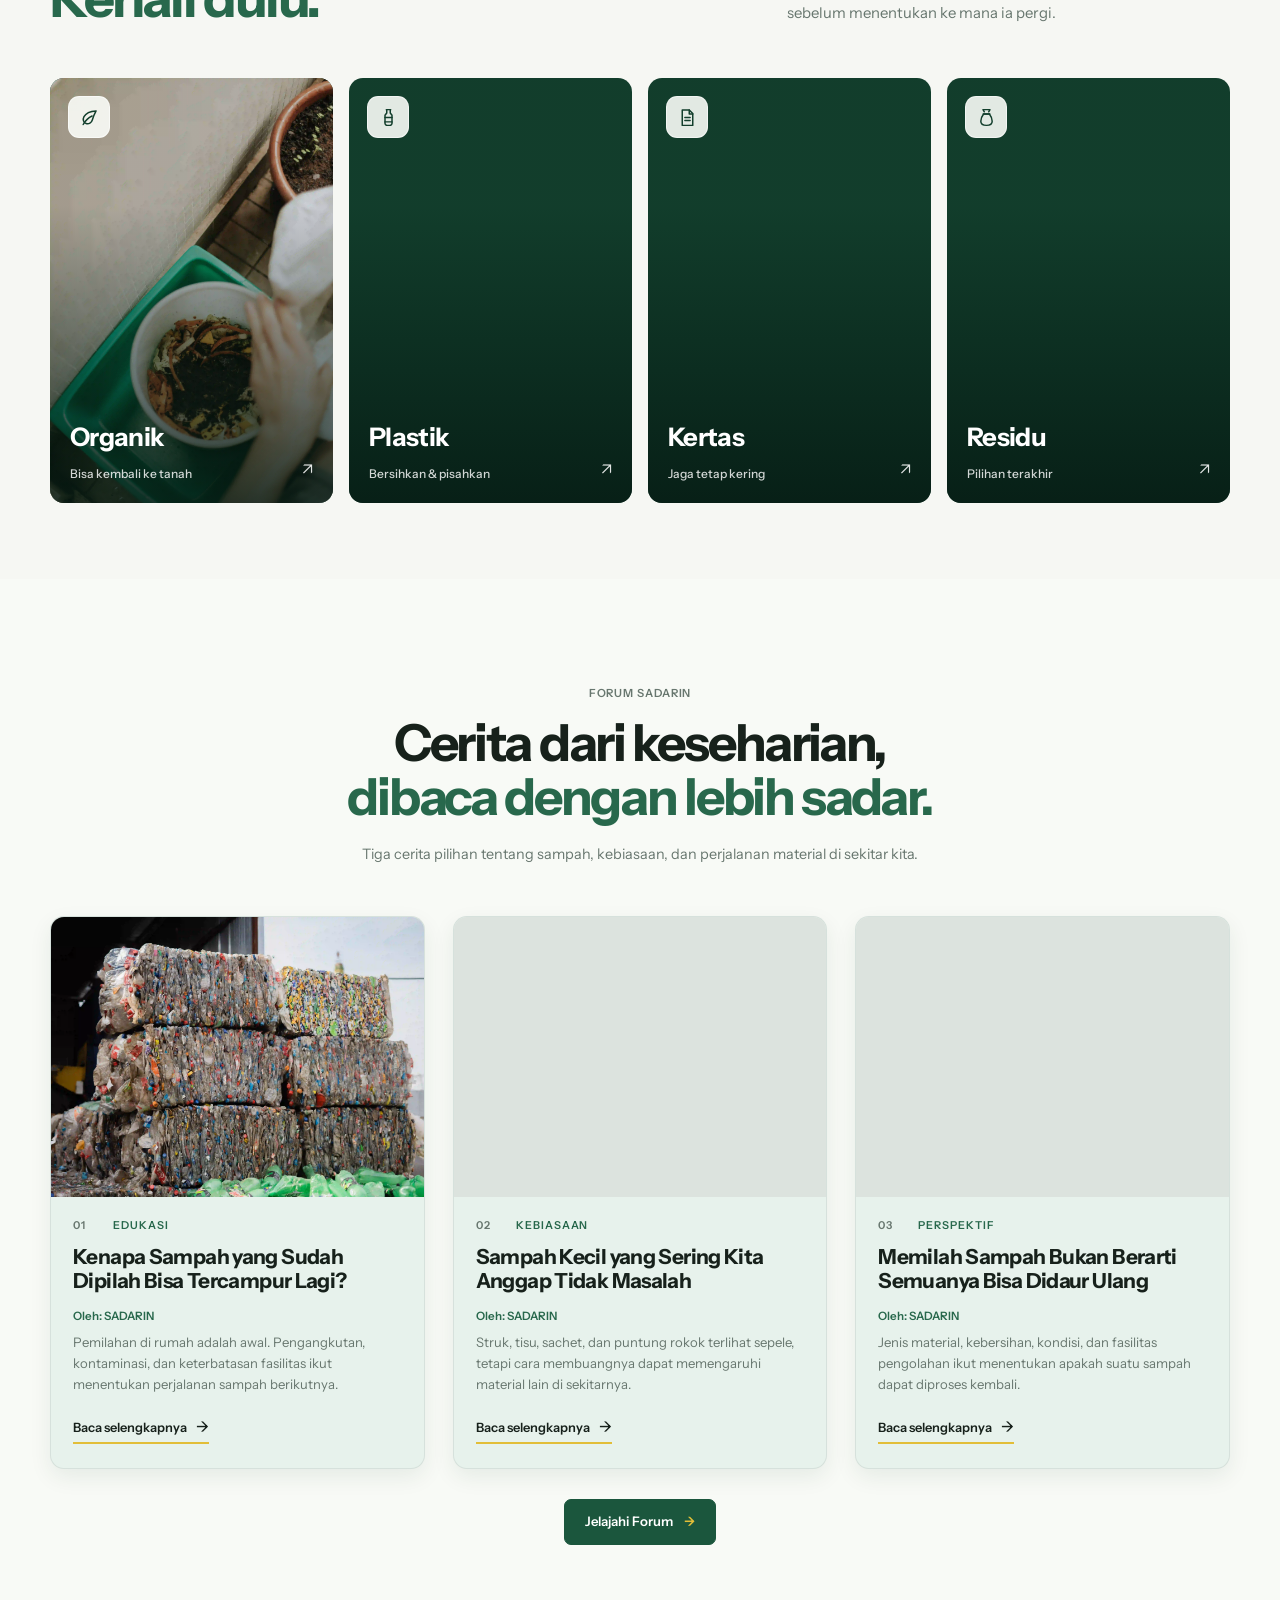
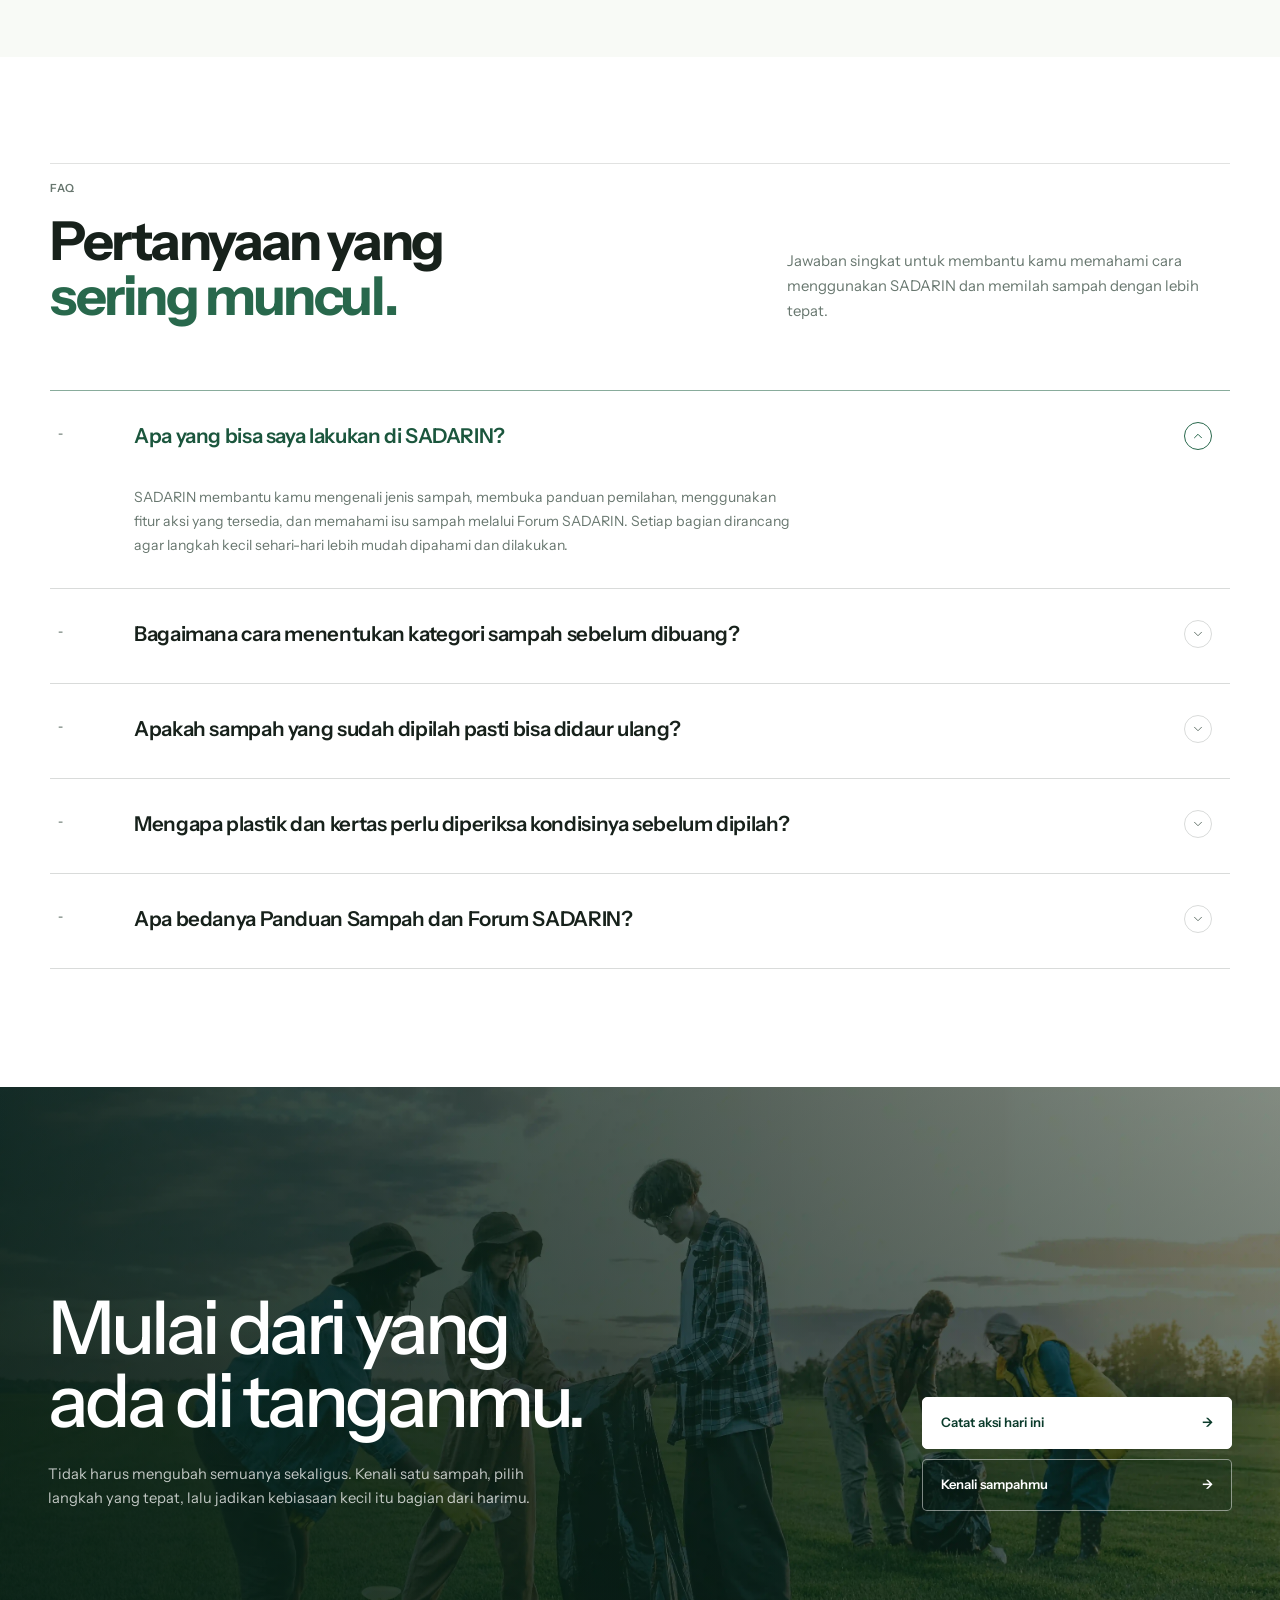
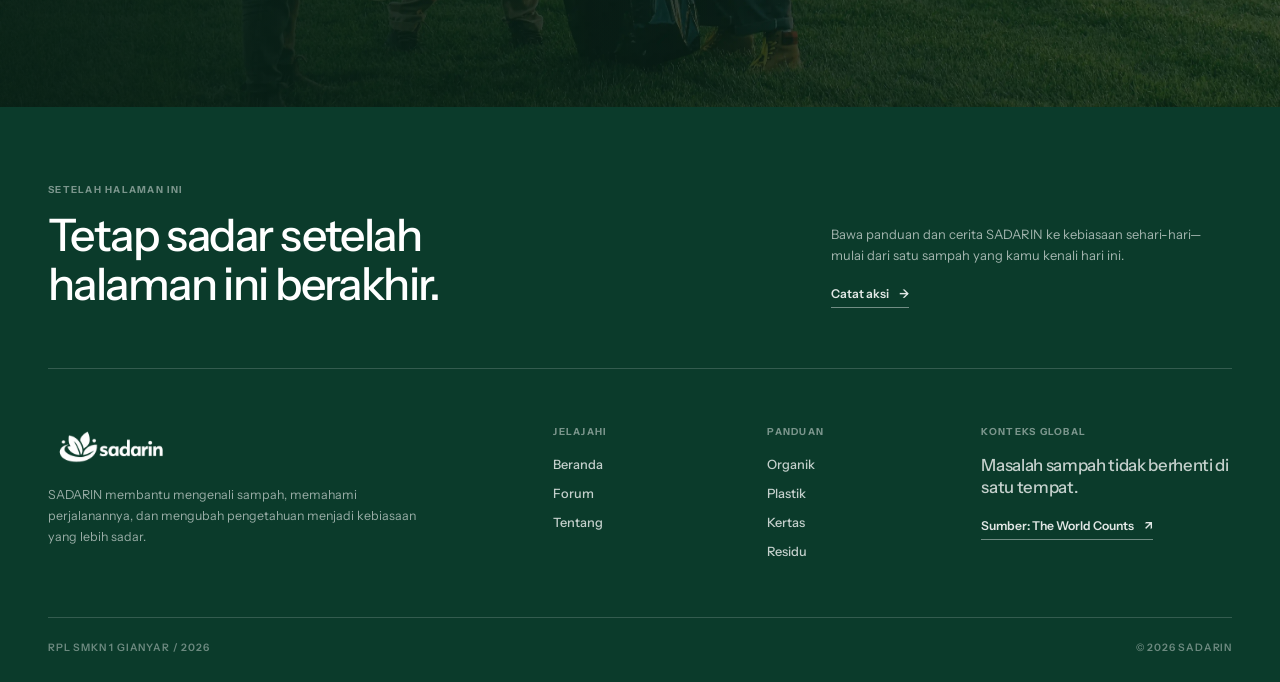
==== commit 0c9ca8a5: "27 agustus 2026" ====
--- a/index.html
+++ b/index.html
@@ -9,7 +9,7 @@
   <link rel="preconnect" href="https://fonts.gstatic.com" crossorigin>
   <link href="https://fonts.googleapis.com/css2?family=Instrument+Sans:wght@400;500;600;700&display=swap" rel="stylesheet">
   <link rel="stylesheet" href="lib/swiper/swiper-bundle.min.css">
-  <link rel="stylesheet" href="css/style.css">
+  <link rel="stylesheet" href="css/style.css?v=20260826">
   <link rel="icon" href="assets/logo/logo-sadarin.svg">
 </head>
 <body>
@@ -80,7 +80,7 @@
                   </a>
                 </li>
               </ul>
-            </div>
+            </div> 
           </div>
         </div>
         <a href="forum.html">Forum</a>
@@ -554,14 +554,15 @@
       <div class="about-sadarin__media">
         <div class="about-sadarin__media-shape" aria-hidden="true"></div>
         <figure class="about-sadarin__video">
-          <iframe src="https://www.youtube.com/embed/88eXGLIziRM" title="Video Edukasi Sadarin" allow="accelerometer; autoplay; clipboard-write; encrypted-media; gyroscope; picture-in-picture; web-share" allowfullscreen="">
-                </iframe>
+          <iframe width="560" height="315" src="https://www.youtube.com/embed/88eXGLIziRM?si=fcOrVcvemj2YJr0m" title="YouTube video player" frameborder="0" allow="accelerometer; autoplay; clipboard-write; encrypted-media; gyroscope; picture-in-picture; web-share" referrerpolicy="strict-origin-when-cross-origin" allowfullscreen>
+
+          </iframe>
         </figure>
         <div class="about-sadarin__video-info">
           <div>
-            <span class="about-sadarin__video-label">SADARIN / AKSI LOKAL</span>
+            <span class="about-sadarin__video-label">Disclaimer</span>
             <p>
-              Kebiasaan kecil menjadi gerakan saat dilakukan bersama.
+              Ini hanya video demo atau rekayasa bukan Aksi nyata SADARIN.
             </p>
           </div>
           <a href="#panduan-sampah" class="about-sadarin__youtube" aria-label="Buka panduan sampah SADARIN">
@@ -794,16 +795,16 @@
     <header class="forum-preview__head">
       <div class="forum-preview__heading">
         <div class="forum-preview__eyebrow">
-          <span>Forum S ADARIN</span>
+          <span>Forum SADARIN</span>
         </div>
         <h2 id="forum-title">
-          Cerita yang membuat kita<br>
-          <span>melihat sampah lebih dekat.</span>
+          Cerita dari keseharian,<br>
+          <span>dibaca dengan lebih sadar.</span>
         </h2>
       </div>
       <div class="forum-preview__intro">
         <p>
-          Perspektif, kebiasaan, dan cerita di balik sampah yang kita hasilkan setiap hari.
+          Tiga cerita pilihan tentang sampah, kebiasaan, dan perjalanan material di sekitar kita.
         </p>
         <div class="forum-preview__controls" aria-label="Navigasi artikel Forum SADARIN">
           <button class="forum-preview__arrow forum-prev" type="button" aria-label="Artikel sebelumnya">
@@ -820,55 +821,58 @@
       </div>
     </header>
 
-    <div class="swiper forum-swiper">
+    <div class="forum-preview__cards">
       <div class="swiper-wrapper">
         <article class="swiper-slide forum-article">
-          <a class="forum-article__link" href="forum.html" target="_blank" rel="noopener noreferrer">
+          <a class="forum-article__link" href="cerita.html?artikel=jejak-pemilahan">
             <figure class="forum-article__media">
-              <img src="assets/images/hero1.webp" width="2624" height="3936" loading="lazy" decoding="async" alt="Petugas mengangkut sampah dari wadah pengumpulan">
+              <img src="assets/images/cerita1.webp" width="2624" height="3936" loading="lazy" decoding="async" alt="Petugas mengangkut sampah dari wadah pengumpulan">
             </figure>
             <div class="forum-article__meta">
               <span>01</span>
               <span>Edukasi</span>
             </div>
             <h3>Kenapa Sampah yang Sudah Dipilah Bisa Tercampur Lagi?</h3>
+            <span class="forum-article__author">Oleh: SADARIN</span>
             <p>Pemilahan di rumah adalah awal. Pengangkutan, kontaminasi, dan keterbatasan fasilitas ikut menentukan perjalanan sampah berikutnya.</p>
-            <span class="forum-article__cta">Baca cerita <b aria-hidden="true">→</b></span>
+            <span class="forum-article__cta">Baca selengkapnya <b aria-hidden="true">→</b></span>
           </a>
         </article>
 
         <article class="swiper-slide forum-article">
-          <a class="forum-article__link" href="forum.html" target="_blank" rel="noopener noreferrer">
+          <a class="forum-article__link" href="cerita.html?artikel=kebiasaan-kecil">
             <figure class="forum-article__media">
-              <img src="assets/images/residu-panduan.webp" width="5038" height="3358" loading="lazy" decoding="async" alt="Puntung rokok yang terkumpul sebagai sampah berukuran kecil">
+              <img src="assets/images/cerita2.webp" width="5038" height="3358" loading="lazy" decoding="async" alt="Puntung rokok yang terkumpul sebagai sampah berukuran kecil">
             </figure>
             <div class="forum-article__meta">
               <span>02</span>
               <span>Kebiasaan</span>
             </div>
             <h3>Sampah Kecil yang Sering Kita Anggap Tidak Masalah</h3>
+            <span class="forum-article__author">Oleh: SADARIN</span>
             <p>Struk, tisu, sachet, dan puntung rokok terlihat sepele, tetapi cara membuangnya dapat memengaruhi material lain di sekitarnya.</p>
-            <span class="forum-article__cta">Baca cerita <b aria-hidden="true">→</b></span>
+            <span class="forum-article__cta">Baca selengkapnya <b aria-hidden="true">→</b></span>
           </a>
         </article>
 
         <article class="swiper-slide forum-article">
-          <a class="forum-article__link" href="forum.html" target="_blank" rel="noopener noreferrer">
+          <a class="forum-article__link" href="cerita.html?artikel=perspektif-daur-ulang">
             <figure class="forum-article__media">
-              <img src="assets/images/hero2.webp" width="4000" height="6000" loading="lazy" decoding="async" alt="Tiga tempat sampah berwarna untuk pemilahan material">
+              <img src="assets/images/cerita3.webp" width="4000" height="6000" loading="lazy" decoding="async" alt="Tiga tempat sampah berwarna untuk pemilahan material">
             </figure>
             <div class="forum-article__meta">
               <span>03</span>
               <span>Perspektif</span>
             </div>
             <h3>Memilah Sampah Bukan Berarti Semuanya Bisa Didaur Ulang</h3>
+            <span class="forum-article__author">Oleh: SADARIN</span>
             <p>Jenis material, kebersihan, kondisi, dan fasilitas pengolahan ikut menentukan apakah suatu sampah dapat diproses kembali.</p>
-            <span class="forum-article__cta">Baca cerita <b aria-hidden="true">→</b></span>
+            <span class="forum-article__cta">Baca selengkapnya <b aria-hidden="true">→</b></span>
           </a>
         </article>
 
         <article class="swiper-slide forum-article">
-          <a class="forum-article__link" href="forum.html" target="_blank" rel="noopener noreferrer">
+          <a class="forum-article__link" href="cerita.html?artikel=perjalanan-plastik">
             <figure class="forum-article__media">
               <img src="assets/images/plastik-panduan.webp" width="2624" height="3936" loading="lazy" decoding="async" alt="Pekerja mengumpulkan botol plastik untuk dipilah">
             </figure>
@@ -877,13 +881,14 @@
               <span>Plastik</span>
             </div>
             <h3>Ke Mana Botol Plastik Pergi Setelah Kita Pisahkan?</h3>
+            <span class="forum-article__author">Oleh: SADARIN</span>
             <p>Setelah dipisahkan, plastik masih perlu dikumpulkan, disortir, dibersihkan, dan diarahkan ke alur pengolahan yang sesuai.</p>
-            <span class="forum-article__cta">Baca cerita <b aria-hidden="true">→</b></span>
+            <span class="forum-article__cta">Baca selengkapnya <b aria-hidden="true">→</b></span>
           </a>
         </article>
 
         <article class="swiper-slide forum-article">
-          <a class="forum-article__link" href="forum.html" target="_blank" rel="noopener noreferrer">
+          <a class="forum-article__link" href="cerita.html?artikel=residu-terpisah">
             <figure class="forum-article__media forum-article__media--detail">
               <img src="assets/images/residu-panduan.webp" width="5038" height="3358" loading="lazy" decoding="async" alt="Puntung rokok yang telah dipisahkan sebagai sampah residu">
             </figure>
@@ -892,13 +897,14 @@
               <span>Residu</span>
             </div>
             <h3>Mengapa Residu Tetap Perlu Dipisahkan?</h3>
+            <span class="forum-article__author">Oleh: SADARIN</span>
             <p>Residu yang bercampur dengan material lain dapat membuat proses pemilahan semakin sulit dan menurunkan kualitas material yang masih dapat diproses.</p>
-            <span class="forum-article__cta">Baca cerita <b aria-hidden="true">→</b></span>
+            <span class="forum-article__cta">Baca selengkapnya <b aria-hidden="true">→</b></span>
           </a>
         </article>
 
         <article class="swiper-slide forum-article">
-          <a class="forum-article__link" href="forum.html" target="_blank" rel="noopener noreferrer">
+          <a class="forum-article__link" href="cerita.html?artikel=kertas-kering">
             <figure class="forum-article__media">
               <img src="assets/images/kertas-panduan.webp" width="6240" height="4160" loading="lazy" decoding="async" alt="Kertas dipisahkan sebelum dimasukkan ke wadah khusus">
             </figure>
@@ -907,21 +913,22 @@
               <span>Aksi</span>
             </div>
             <h3>Sebelum Dibuang: Kebiasaan Kecil yang Membantu Proses Pemilahan</h3>
+            <span class="forum-article__author">Oleh: SADARIN</span>
             <p>Mengosongkan isi, menjaga kertas tetap kering, dan memisahkan material adalah langkah sederhana sebelum sampah berpindah dari rumah.</p>
-            <span class="forum-article__cta">Baca cerita <b aria-hidden="true">→</b></span>
+            <span class="forum-article__cta">Baca selengkapnya <b aria-hidden="true">→</b></span>
           </a>
         </article>
       </div>
     </div>
 
-    <div class="forum-preview__footer">
-      <span>Masih banyak perjalanan material yang bisa ditelusuri.</span>
-      <a href="forum.html" target="_blank" rel="noopener noreferrer">
-        <span>Lihat semua cerita</span>
+   
+  </div>
+   <div class="forum-preview__footer">
+      <a href="forum.html">
+        <span>Jelajahi Forum</span>
         <span aria-hidden="true">→</span>
       </a>
     </div>
-  </div>
 </section>
 
 <section class="faq" id="faq" aria-labelledby="faq-title">
@@ -942,7 +949,7 @@
       <article class="faq-item is-open">
         <h3>
           <button class="faq-item__button" type="button" aria-expanded="true" aria-controls="faq-answer-01" id="faq-question-01">
-            <span class="faq-item__number">01</span>
+            <span class="faq-item__number">-</span>
             <span class="faq-item__question">Apa yang bisa saya lakukan di SADARIN?</span>
             <span class="faq-item__chevron" aria-hidden="true">
               <svg viewBox="0 0 24 24"><path d="m6 9 6 6 6-6"></path></svg>
@@ -957,7 +964,7 @@
       <article class="faq-item">
         <h3>
           <button class="faq-item__button" type="button" aria-expanded="false" aria-controls="faq-answer-02" id="faq-question-02">
-            <span class="faq-item__number">02</span>
+            <span class="faq-item__number">-</span>
             <span class="faq-item__question">Bagaimana cara menentukan kategori sampah sebelum dibuang?</span>
             <span class="faq-item__chevron" aria-hidden="true">
               <svg viewBox="0 0 24 24"><path d="m6 9 6 6 6-6"></path></svg>
@@ -972,7 +979,7 @@
       <article class="faq-item">
         <h3>
           <button class="faq-item__button" type="button" aria-expanded="false" aria-controls="faq-answer-03" id="faq-question-03">
-            <span class="faq-item__number">03</span>
+            <span class="faq-item__number">-</span>
             <span class="faq-item__question">Apakah sampah yang sudah dipilah pasti bisa didaur ulang?</span>
             <span class="faq-item__chevron" aria-hidden="true">
               <svg viewBox="0 0 24 24"><path d="m6 9 6 6 6-6"></path></svg>
@@ -987,7 +994,7 @@
       <article class="faq-item">
         <h3>
           <button class="faq-item__button" type="button" aria-expanded="false" aria-controls="faq-answer-04" id="faq-question-04">
-            <span class="faq-item__number">04</span>
+            <span class="faq-item__number">-</span>
             <span class="faq-item__question">Mengapa plastik dan kertas perlu diperiksa kondisinya sebelum dipilah?</span>
             <span class="faq-item__chevron" aria-hidden="true">
               <svg viewBox="0 0 24 24"><path d="m6 9 6 6 6-6"></path></svg>
@@ -1002,7 +1009,7 @@
       <article class="faq-item">
         <h3>
           <button class="faq-item__button" type="button" aria-expanded="false" aria-controls="faq-answer-05" id="faq-question-05">
-            <span class="faq-item__number">05</span>
+            <span class="faq-item__number">-</span>
             <span class="faq-item__question">Apa bedanya Panduan Sampah dan Forum SADARIN?</span>
             <span class="faq-item__chevron" aria-hidden="true">
               <svg viewBox="0 0 24 24"><path d="m6 9 6 6 6-6"></path></svg>
@@ -1018,7 +1025,7 @@
 </section>
 
 <section class="final-action" aria-labelledby="final-action-title" data-final-action>
-  <img class="final-action__image" src="assets/images/info-image.webp" alt="Pemandangan udara taman hijau dengan jam besar di antara pepohonan" loading="lazy">
+  <img class="final-action__image" src="assets/images/short-info.webp" alt="Pemandangan udara taman hijau dengan jam besar di antara pepohonan" loading="lazy">
   <div class="final-action__overlay" aria-hidden="true"></div>
   <div class="final-action__container">
     <div class="final-action__copy">
@@ -1103,11 +1110,14 @@
       <span class="floating-score__unit">pts</span>
     </div>
 
-    <a href="https://wa.me/6285180676238"
+    <!-- TODO: Add the verified SADARIN WhatsApp URL before enabling this link. -->
+    <a href="https://wa.me/6285180676238" 
+      rel="noopener"
       target="_blank"
-      rel="noopener noreferrer"
       class="floating-whatsapp"
-      aria-label="Hubungi SADARIN melalui WhatsApp"
+      aria-label="WhatsApp SADARIN — nomor belum tersedia"
+      aria-disabled="true"
+      title="Nomor WhatsApp SADARIN belum tersedia"
     >
       <span class="floating-whatsapp__label">Tanya SADARIN</span>
       <svg viewBox="0 0 24 24" aria-hidden="true">
--- a/css/style.css
+++ b/css/style.css
@@ -1961,6 +1961,206 @@
   }
 }
 
+/* Reference-led Forum preview: centered entry, CTA, then three cards. */
+.forum-preview {
+  padding: 76px 0 86px;
+  background: #f8faf6;
+}
+
+.forum-preview__container {
+  display: flex;
+  flex-direction: column;
+}
+
+.forum-preview__head {
+  display: block;
+  order: 1;
+  max-width: 760px;
+  margin-inline: auto;
+  padding-top: 0;
+  border-top: 0;
+  text-align: center;
+}
+
+.forum-preview__eyebrow {
+  justify-content: center;
+  margin-bottom: 14px;
+}
+
+.forum-preview__heading h2 {
+  max-width: 720px;
+  font-size: clamp(2.1rem, 10vw, 3rem);
+  line-height: 1.06;
+}
+
+.forum-preview__heading h2 br {
+  display: block;
+}
+
+.forum-preview__intro {
+  display: block;
+  max-width: 560px;
+  margin: 18px auto 0;
+}
+
+.forum-preview__intro p {
+  max-width: none;
+  font-size: .9rem;
+}
+
+.forum-preview__controls {
+  display: none;
+}
+
+.forum-preview__footer {
+  order: 2;
+  align-items: center;
+  margin-top: 28px;
+  padding-top: 0;
+  border-top: 0;
+  text-align: center;
+}
+
+.forum-preview__footer > span {
+  max-width: 480px;
+}
+
+.forum-preview__footer a {
+  min-height: 46px;
+  padding: 0 20px;
+  border: 1px solid var(--green-800);
+  border-radius: 7px;
+  background: var(--green-800);
+  color: #fff;
+  transition: background-color 220ms ease, color 220ms ease, transform 220ms var(--ease-out);
+}
+
+.forum-preview__footer a span:last-child {
+  color: var(--yellow);
+}
+
+.forum-preview__cards {
+  order: 3;
+  margin-top: 42px;
+}
+
+.forum-preview__cards .swiper-wrapper {
+  display: grid;
+  grid-template-columns: minmax(0, 1fr);
+  gap: 22px;
+  transform: none !important;
+}
+
+.forum-preview__cards .forum-article {
+  width: auto !important;
+  min-width: 0;
+}
+
+.forum-preview__cards .forum-article:nth-child(n+4) {
+  display: none;
+}
+
+.forum-preview__cards .forum-article__link {
+  overflow: hidden;
+  border: 1px solid rgba(23, 33, 27, .08);
+  border-radius: 14px;
+  background: #e7f2ec;
+  box-shadow: 0 8px 22px rgba(11, 59, 43, .08);
+  transition: transform 280ms var(--ease-out), box-shadow 280ms ease;
+}
+
+.forum-preview__cards .forum-article__media {
+  aspect-ratio: 4 / 3;
+  border-radius: 0;
+}
+
+.forum-preview__cards .forum-article__meta {
+  grid-template-columns: 28px minmax(0, 1fr);
+  margin-top: 0;
+  padding: 20px 22px 0;
+  border-top: 0;
+}
+
+.forum-preview__cards .forum-article h3 {
+  margin: 12px 22px 0;
+  font-size: clamp(1.25rem, 5.6vw, 1.52rem);
+}
+
+.forum-article__author {
+  display: block;
+  margin: 14px 22px 0;
+  color: var(--green-700);
+  font-size: .72rem;
+  font-weight: 600;
+}
+
+.forum-preview__cards .forum-article p {
+  margin: 7px 22px 0;
+  font-size: .82rem;
+}
+
+.forum-preview__cards .forum-article__cta {
+  margin: auto 22px 24px;
+  padding-top: 20px;
+  padding-bottom: 3px;
+  border-bottom: 2px solid var(--yellow);
+  color: var(--ink);
+}
+
+@media (min-width: 640px) {
+  .forum-preview__cards .swiper-wrapper {
+    grid-template-columns: repeat(2, minmax(0, 1fr));
+  }
+}
+
+@media (min-width: 768px) {
+  .forum-preview {
+    padding: 92px 0 100px;
+  }
+
+  .forum-preview__footer {
+    flex-direction: column;
+    justify-content: center;
+    margin-top: 30px;
+  }
+
+  .forum-preview__cards {
+    margin-top: 50px;
+  }
+}
+
+@media (min-width: 1024px) {
+  .forum-preview {
+    padding: 106px 0 112px;
+  }
+
+  .forum-preview__heading h2 {
+    font-size: clamp(3rem, 4vw, 3.5rem);
+  }
+
+  .forum-preview__cards .swiper-wrapper {
+    grid-template-columns: repeat(3, minmax(0, 1fr));
+    gap: 28px;
+  }
+
+  .forum-preview__cards .forum-article h3 {
+    font-size: clamp(1.3rem, 1.55vw, 1.48rem);
+  }
+}
+
+@media (hover: hover) and (pointer: fine) {
+  .forum-preview__footer a:hover {
+    background: transparent;
+    color: var(--green-900);
+    transform: translateY(-2px);
+  }
+
+  .forum-preview__cards .forum-article__link:hover {
+    transform: translateY(-5px);
+    box-shadow: 0 16px 34px rgba(11, 59, 43, .12);
+  }
+}
+
 /* =========================================================
    FAQ
 ========================================================= */
@@ -3310,6 +3510,7 @@
     border-bottom: 1px solid var(--line);
     box-shadow: none;
     opacity: 0;
+    border-radius: 5px;
     visibility: hidden;
     pointer-events: none;
     transform: translateY(-5px);
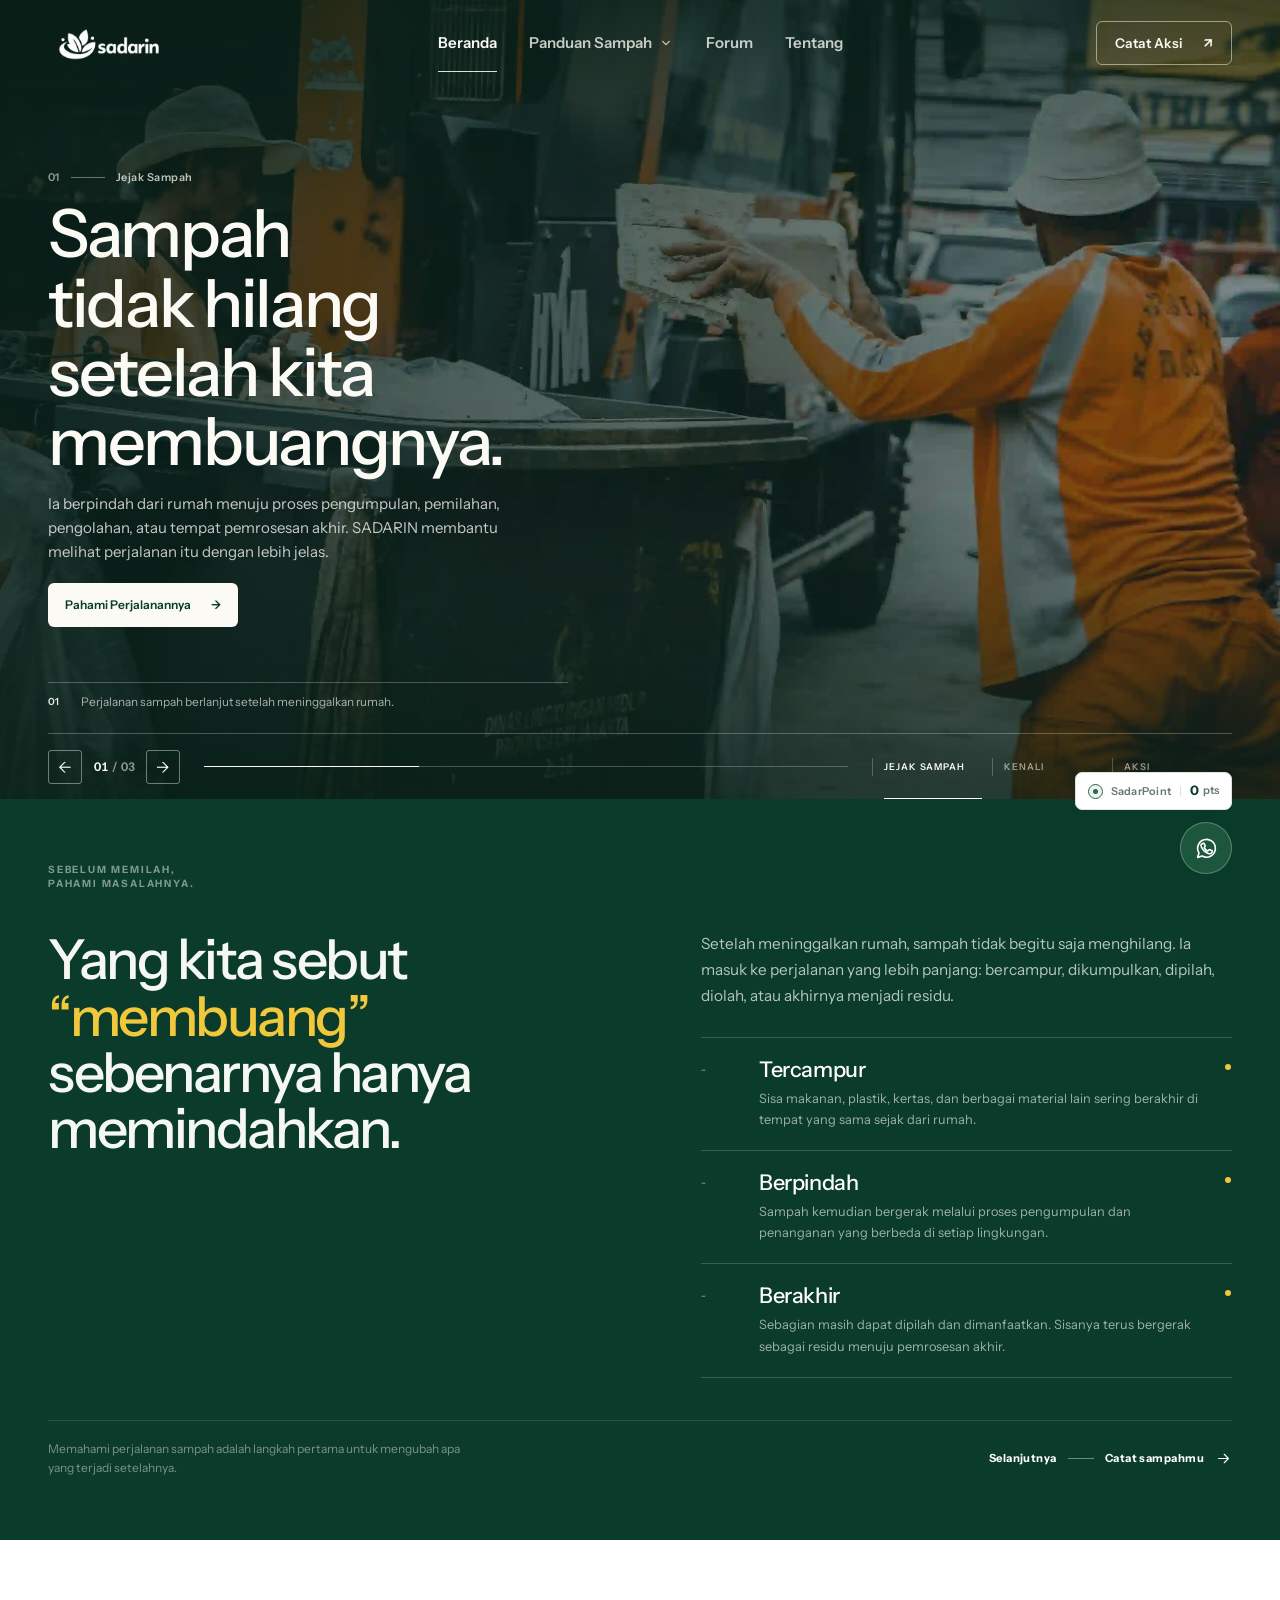
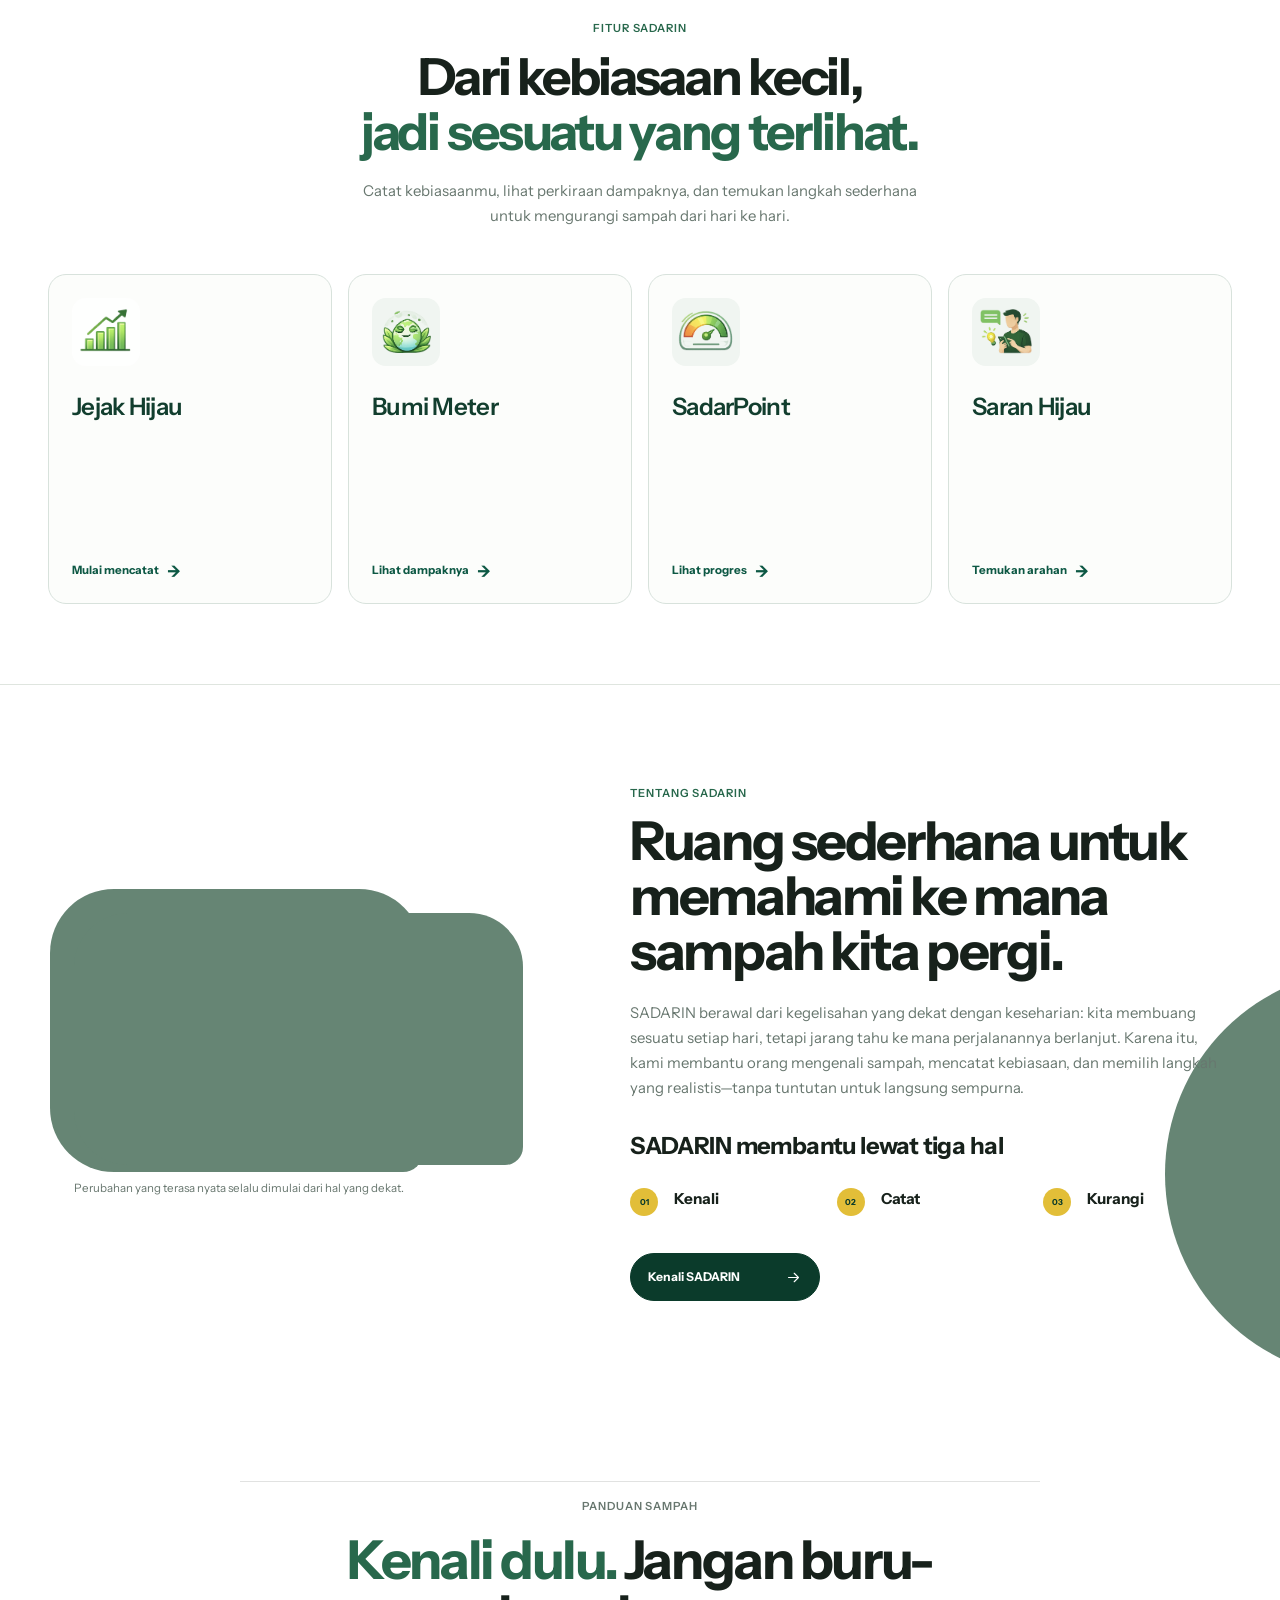
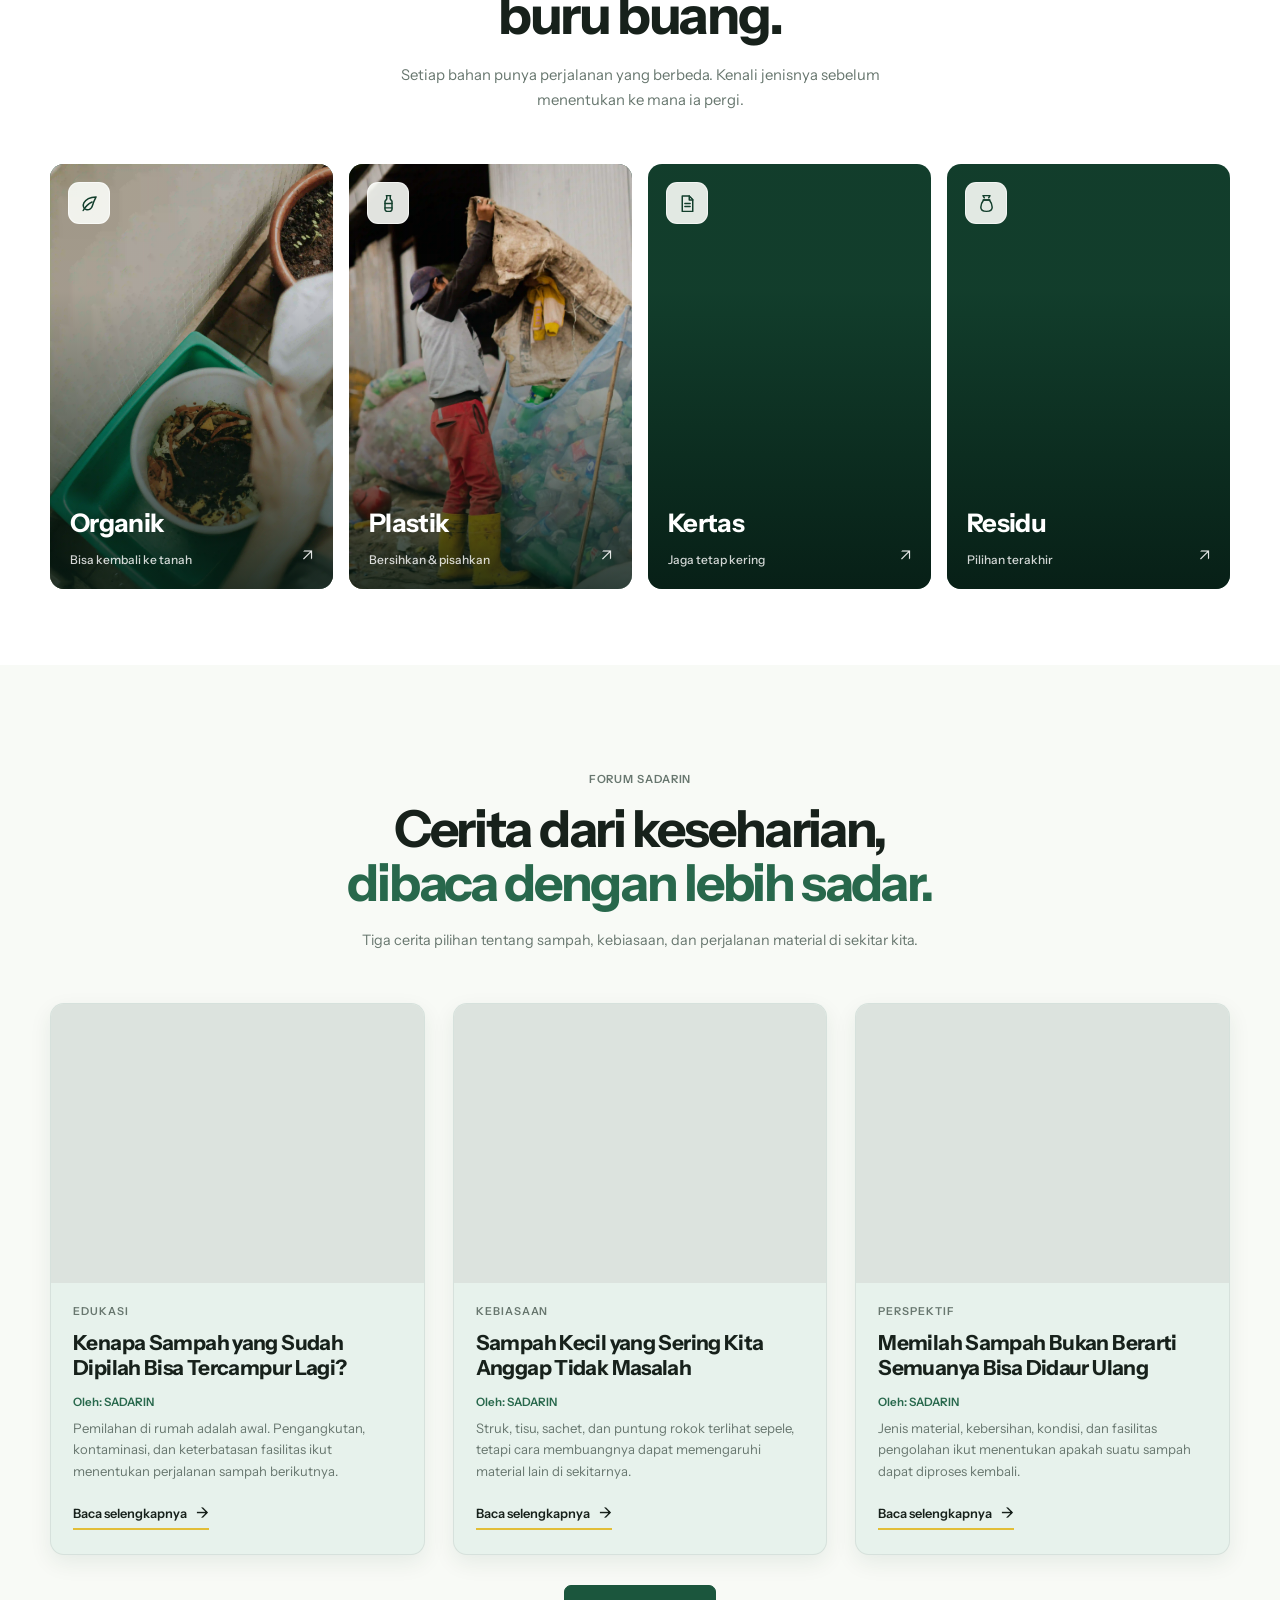
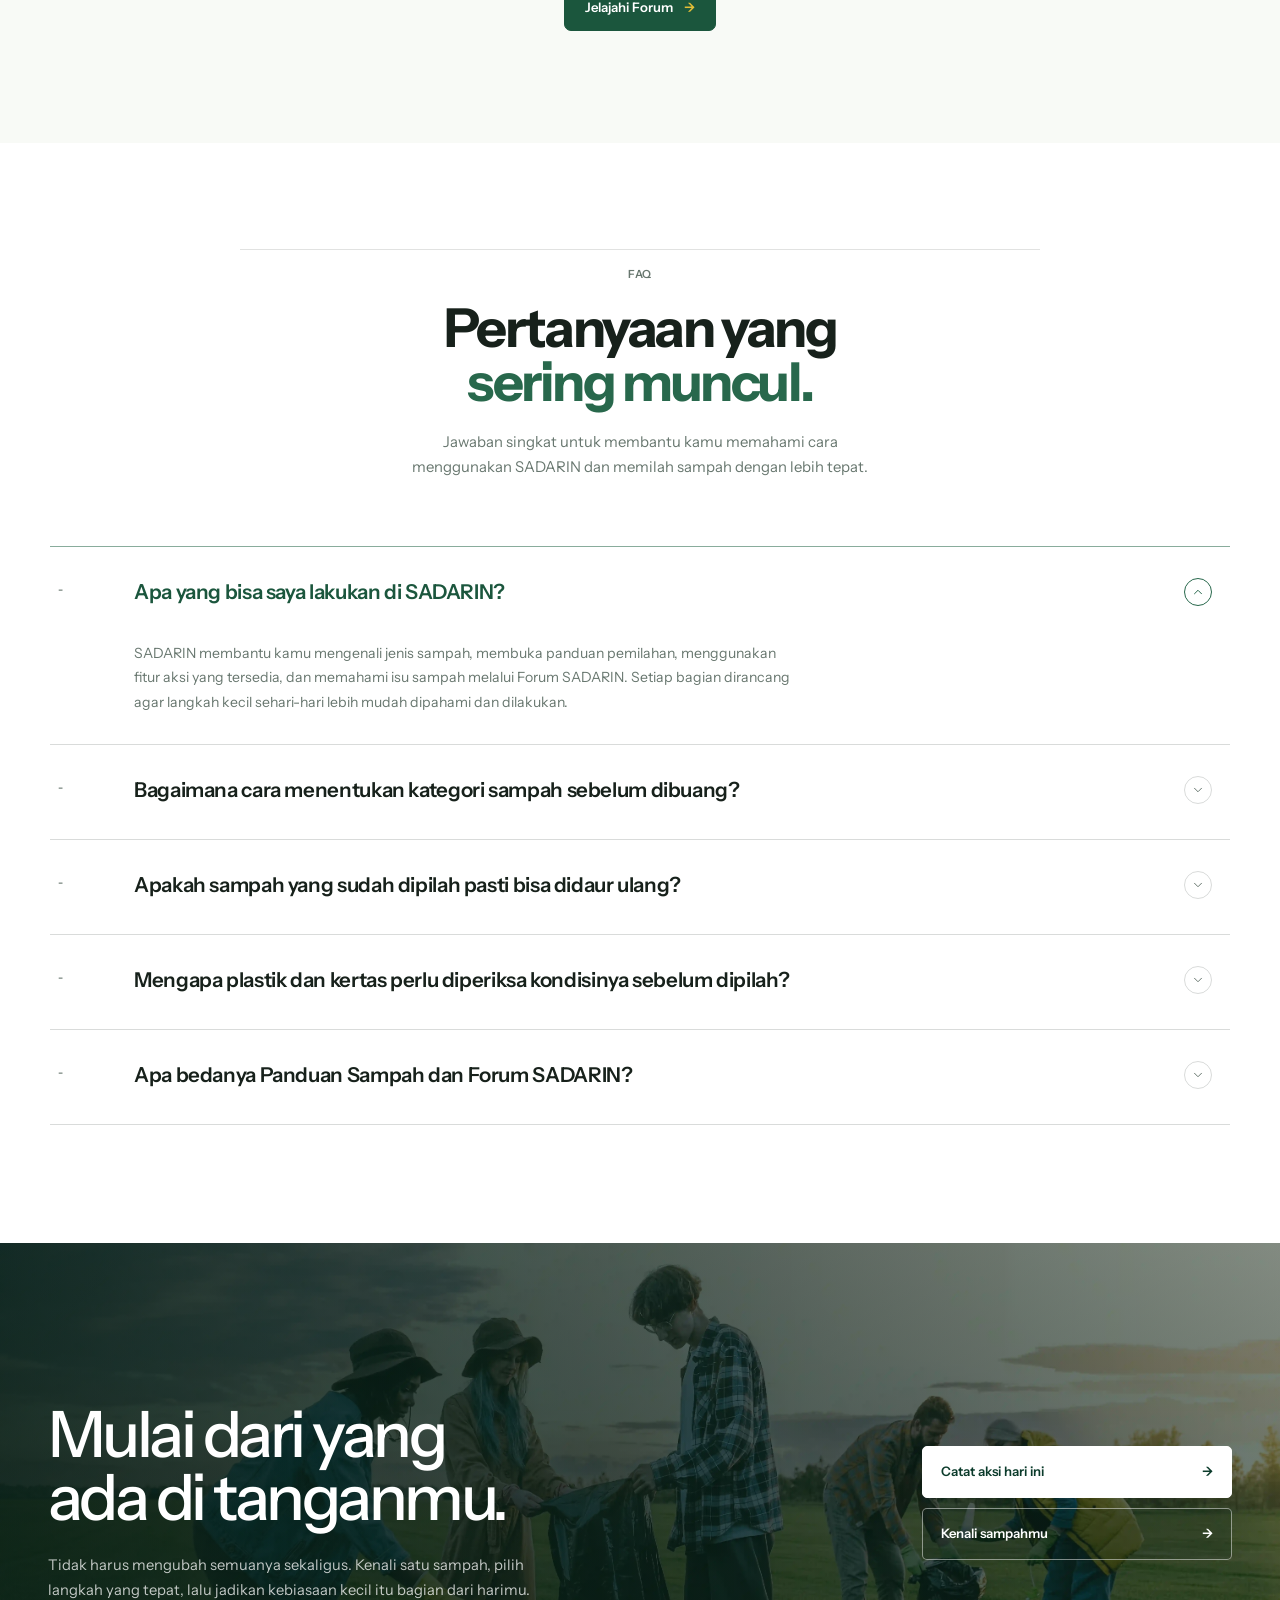
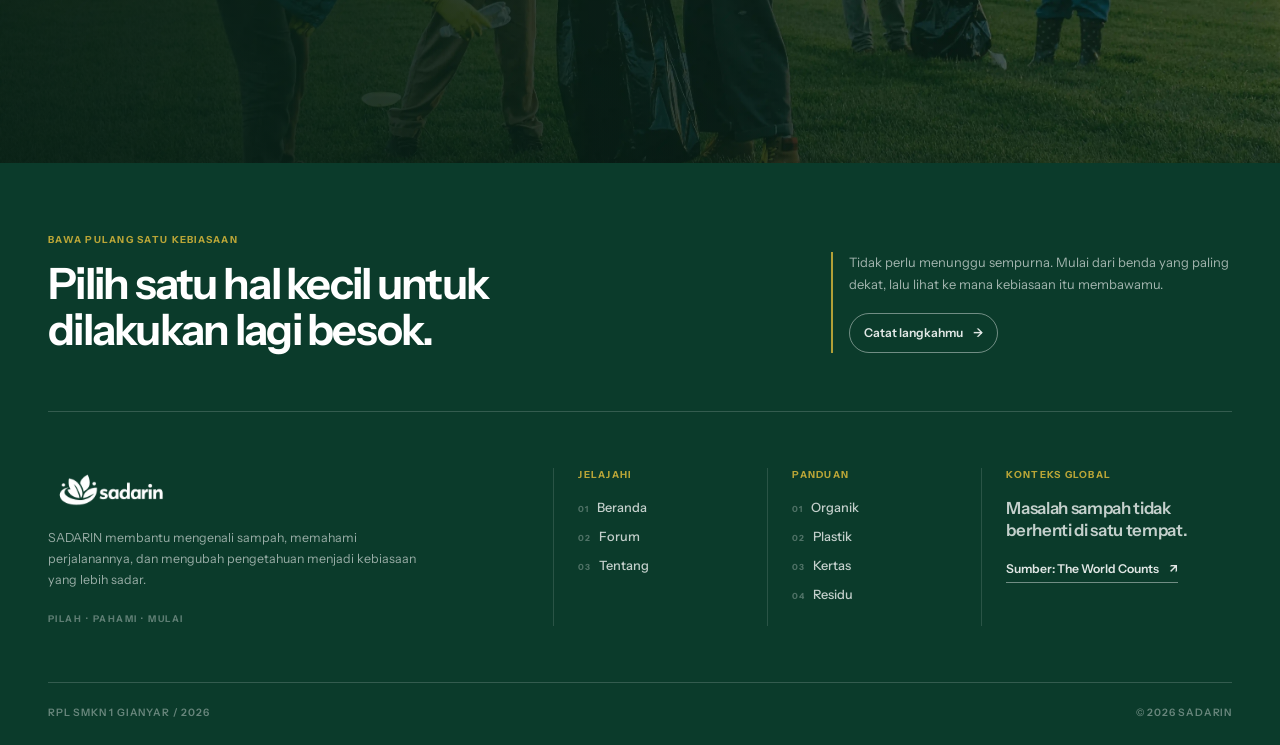
==== commit d73882b1: "update 85%" ====
--- a/index.html
+++ b/index.html
@@ -52,28 +52,28 @@
             <div class="guide-mega-inner">
               <ul class="guide-mega-categories">
                 <li>
-                  <a href="#organik" class="guide-mega-item guide-organic">
+                  <a href="organik.html" class="guide-mega-item guide-organic">
                     <span class="guide-mega-icon"><svg aria-hidden="true"><use href="#icon-organic"></use></svg></span>
                     <span class="guide-mega-copy"><strong>Organik</strong></span>
                     <span class="guide-mega-arrow" aria-hidden="true">→</span>
                   </a>
                 </li>
                 <li>
-                  <a href="#plastik" class="guide-mega-item guide-plastic">
+                  <a href="plastik.html" class="guide-mega-item guide-plastic">
                     <span class="guide-mega-icon"><svg aria-hidden="true"><use href="#icon-plastic"></use></svg></span>
                     <span class="guide-mega-copy"><strong>Plastik</strong></span>
                     <span class="guide-mega-arrow" aria-hidden="true">→</span>
                   </a>
                 </li>
                 <li>
-                  <a href="#kertas" class="guide-mega-item guide-paper">
+                  <a href="kertas.html" class="guide-mega-item guide-paper">
                     <span class="guide-mega-icon"><svg aria-hidden="true"><use href="#icon-paper"></use></svg></span>
                     <span class="guide-mega-copy"><strong>Kertas</strong></span>
                     <span class="guide-mega-arrow" aria-hidden="true">→</span>
                   </a>
                 </li>
                 <li>
-                  <a href="#residu" class="guide-mega-item guide-residue">
+                  <a href="residu.html" class="guide-mega-item guide-residue">
                     <span class="guide-mega-icon"><svg aria-hidden="true"><use href="#icon-residue"></use></svg></span>
                     <span class="guide-mega-copy"><strong>Residu</strong></span>
                     <span class="guide-mega-arrow" aria-hidden="true">→</span>
@@ -120,22 +120,22 @@
               </svg>
             </button>
             <div class="mobile-guide-panel" id="mobileGuidePanel" aria-hidden="true">
-              <a href="#organik">
+              <a href="organik.html">
                 <span class="mobile-guide-icon"><svg aria-hidden="true"><use href="#icon-organic"></use></svg></span>
                 <span class="mobile-guide-name">Organik<small>Kembali ke tanah</small></span>
                 <span aria-hidden="true">→</span>
               </a>
-              <a href="#plastik">
+              <a href="plastik.html">
                 <span class="mobile-guide-icon"><svg aria-hidden="true"><use href="#icon-plastic"></use></svg></span>
                 <span class="mobile-guide-name">Plastik<small>Bersihkan sebelum dipilah</small></span>
                 <span aria-hidden="true">→</span>
               </a>
-              <a href="#kertas">
+              <a href="kertas.html">
                 <span class="mobile-guide-icon"><svg aria-hidden="true"><use href="#icon-paper"></use></svg></span>
                 <span class="mobile-guide-name">Kertas<small>Jaga tetap kering</small></span>
                 <span aria-hidden="true">→</span>
               </a>
-              <a href="#residu">
+              <a href="residu.html">
                 <span class="mobile-guide-icon"><svg aria-hidden="true"><use href="#icon-residue"></use></svg></span>
                 <span class="mobile-guide-name">Residu<small>Pilihan pembuangan terakhir</small></span>
                 <span aria-hidden="true">→</span>
@@ -166,7 +166,6 @@
   <main>
     <!-- =====================================================
          HERO SLIDER
-         JS: 01 → 02 → 03 → 01 → terus berulang.
          ===================================================== -->
     <section class="hero">
       <div class="swiper hero-swiper">
@@ -206,10 +205,7 @@
               </div>
             </div>
           </article>
-          <!-- ================= SLIDE 02 =================
-               hero2.webp WAJIB ada di assets/images/.
-               Jika tidak ada, gambar tetap broken.
-               ============================================ -->
+         
           <article class="swiper-slide hero-slide hero-slide--02">
             <div class="hero-container">
               <div class="hero-content">
@@ -243,9 +239,7 @@
               </div>
             </div>
           </article>
-          <!-- ================= SLIDE 03 =================
-               hero3.webp WAJIB ada di assets/images/.
-               ============================================ -->
+          
           <article class="swiper-slide hero-slide hero-slide--03">
             <div class="hero-container">
               <div class="hero-content">
@@ -346,7 +340,7 @@
         <div class="waste-reality__list">
           <article class="waste-reality__item" data-reveal>
             <span class="waste-reality__item-number">
-              01
+              -
             </span>
             <div class="waste-reality__item-content">
               <h3>Tercampur</h3>
@@ -359,7 +353,7 @@
           </article>
           <article class="waste-reality__item" data-reveal>
             <span class="waste-reality__item-number">
-              02
+              -
             </span>
             <div class="waste-reality__item-content">
               <h3>Berpindah</h3>
@@ -372,7 +366,7 @@
           </article>
           <article class="waste-reality__item" data-reveal>
             <span class="waste-reality__item-number">
-              03
+              -
             </span>
             <div class="waste-reality__item-content">
               <h3>Berakhir</h3>
@@ -421,14 +415,16 @@
     <!-- SECTION HEADER -->
     <div class="sadarin-tools__header">
       <div class="sadarin-tools__intro">
+        <div class="sadarin-tools__eyebrow">
+          <span>Fitur SADARIN</span>
+        </div>
         <h2>
           Dari kebiasaan kecil,
           <span>jadi sesuatu yang terlihat.</span>
         </h2>
         <p>
-          SADARIN menghubungkan catatan harian, jejak karbon,
-          progres, dan arahan sederhana agar perjalanan mengurangi
-          sampah terasa lebih mudah dipahami.
+          Catat kebiasaanmu, lihat perkiraan dampaknya, dan temukan langkah
+          sederhana untuk mengurangi sampah dari hari ke hari.
         </p>
       </div>
     </div>
@@ -453,10 +449,10 @@
             mengenali pola kecil dari kebiasaanmu sendiri.
           </p>
         </div>
-        <div class="sadarin-tool-card__action">
+        <a class="sadarin-tool-card__action" href="jejak-hijau.html">
           <span>Mulai mencatat</span>
           <span class="sadarin-tool-card__action-arrow" aria-hidden="true">→</span>
-        </div>
+        </a>
       </article>
       <article
         class="sadarin-tool-card"
@@ -474,14 +470,14 @@
         <div class="sadarin-tool-card__body">
           <h3 id="bumi-meter-title">Bumi Meter</h3>
           <p class="sadarin-tool-card__description" id="bumi-meter-description">
-            Lihat perkiraan jejak karbon dari sampah yang kamu catat
-            dan pahami dampaknya dalam bentuk yang lebih sederhana.
+            Lihat perkiraan dampak emisi dari sampah yang kamu catat
+            dalam satuan kg CO₂e yang mudah dipahami.
           </p>
         </div>
-        <div class="sadarin-tool-card__action">
+        <a class="sadarin-tool-card__action" href="bumi-meter.html">
           <span>Lihat dampaknya</span>
           <span class="sadarin-tool-card__action-arrow" aria-hidden="true">→</span>
-        </div>
+        </a>
       </article>
       <article
         class="sadarin-tool-card"
@@ -499,14 +495,14 @@
         <div class="sadarin-tool-card__body">
           <h3 id="sadarpoint-title">SadarPoint</h3>
           <p class="sadarin-tool-card__description" id="sadarpoint-description">
-            Kumpulkan point dari aktivitas di SADARIN dan lihat
-            perkembangan kebiasaan baikmu dari waktu ke waktu.
+            Dapatkan point saat mengenali kategori sampah yang berbeda
+            dan lihat perkembangan kesadaranmu dari waktu ke waktu.
           </p>
         </div>
-        <div class="sadarin-tool-card__action">
+        <a class="sadarin-tool-card__action" href="sadarpoint.html">
           <span>Lihat progres</span>
           <span class="sadarin-tool-card__action-arrow" aria-hidden="true">→</span>
-        </div>
+        </a>
       </article>
       <article
         class="sadarin-tool-card"
@@ -528,10 +524,10 @@
             atau terhubung dengan SADARIN untuk mendapatkan bantuan.
           </p>
         </div>
-        <div class="sadarin-tool-card__action">
+        <a class="sadarin-tool-card__action" href="https://wa.me/6285180676238" target="_blank" rel="noopener">
           <span>Temukan arahan</span>
           <span class="sadarin-tool-card__action-arrow" aria-hidden="true">→</span>
-        </div>
+        </a>
       </article>
     </div>
   </div>
@@ -541,90 +537,45 @@
 ========================================================= -->
 <section class="about-sadarin" id="tentang-sadarin">
   <div class="about-sadarin__container">
-    <!-- SECTION META -->
-    <div class="about-sadarin__meta">
-      <span class="about-sadarin__meta-note">
-        KENALI • PAHAMI • MULAI
-      </span>
-    </div>
     <div class="about-sadarin__layout">
-      <!-- =====================================================
-           VIDEO
-      ====================================================== -->
-      <div class="about-sadarin__media">
+      <figure class="about-sadarin__media">
         <div class="about-sadarin__media-shape" aria-hidden="true"></div>
-        <figure class="about-sadarin__video">
-          <iframe width="560" height="315" src="https://www.youtube.com/embed/88eXGLIziRM?si=fcOrVcvemj2YJr0m" title="YouTube video player" frameborder="0" allow="accelerometer; autoplay; clipboard-write; encrypted-media; gyroscope; picture-in-picture; web-share" referrerpolicy="strict-origin-when-cross-origin" allowfullscreen>
-
+        <div class="about-sadarin__image-frame">
+          <iframe src="https://www.youtube.com/embed/88eXGLIziRM?si=EVMQtILAk2gsKxv7" title="Video pengenalan SADARIN" loading="lazy" allow="accelerometer; autoplay; clipboard-write; encrypted-media; gyroscope; picture-in-picture; web-share" referrerpolicy="strict-origin-when-cross-origin" allowfullscreen>
           </iframe>
-        </figure>
-        <div class="about-sadarin__video-info">
-          <div>
-            <span class="about-sadarin__video-label">Disclaimer</span>
-            <p>
-              Ini hanya video demo atau rekayasa bukan Aksi nyata SADARIN.
-            </p>
-          </div>
-          <a href="#panduan-sampah" class="about-sadarin__youtube" aria-label="Buka panduan sampah SADARIN">
-            <span>Panduan</span>
-            <svg viewBox="0 0 24 24" aria-hidden="true">
-              <path
-                d="M7 17L17 7M9 7h8v8"
-                fill="none"
-                stroke="currentColor"
-                stroke-width="1.6"
-                stroke-linecap="round"
-                stroke-linejoin="round"
-              />
-            </svg>
-          </a>
-        </div>
-      </div>
-      <!-- =====================================================
-           CONTENT
-      ====================================================== -->
+        </div>
+        <figcaption>Perubahan yang terasa nyata selalu dimulai dari hal yang dekat.</figcaption>
+      </figure>
       <div class="about-sadarin__content">
-        <span class="about-sadarin__small-title">
-          KENAPA SADARIN ADA
-        </span>
-        <h2>
-          Membantu kita lebih sadar dengan sampah yang kita hasilkan.
-        </h2>
+        <span class="about-sadarin__small-title">TENTANG SADARIN</span>
+        <h2>Ruang sederhana untuk memahami ke mana sampah kita pergi.</h2>
         <p class="about-sadarin__description">
-          SADARIN hadir sebagai ruang sederhana untuk memahami
-          perjalanan sampah dari kebiasaan sehari-hari. Mulai dari
-          mencatat apa yang kita buang, memahami dampaknya, sampai
-          menemukan langkah kecil yang bisa dilakukan berikutnya.
+          SADARIN berawal dari kegelisahan yang dekat dengan keseharian: kita
+          membuang sesuatu setiap hari, tetapi jarang tahu ke mana perjalanannya
+          berlanjut. Karena itu, kami membantu orang mengenali sampah, mencatat
+          kebiasaan, dan memilih langkah yang realistis—tanpa tuntutan untuk
+          langsung sempurna.
         </p>
-        <p class="about-sadarin__description">
-          Kami percaya perubahan tidak harus selalu dimulai dari
-          tindakan besar. Mengenali kebiasaan sendiri adalah tempat
-          yang cukup baik untuk memulainya.
-        </p>
-        <!-- PURPOSE -->
         <div class="about-sadarin__purpose">
-          <h3>
-            SADARIN dibangun untuk tiga langkah sederhana
-          </h3>
+          <h3>SADARIN membantu lewat tiga hal</h3>
           <div class="about-sadarin__purpose-grid">
             <div class="about-sadarin__purpose-item">
               <span>01</span>
-              <strong>Memahami</strong>
+              <strong>Kenali</strong>
             </div>
             <div class="about-sadarin__purpose-item">
               <span>02</span>
-              <strong>Mencatat</strong>
+              <strong>Catat</strong>
             </div>
             <div class="about-sadarin__purpose-item">
               <span>03</span>
-              <strong>Mengurangi</strong>
-            </div>
-          </div>
-        </div>
-        <!-- CTA -->
+              <strong>Kurangi</strong>
+            </div>
+          </div>
+        </div>
         <div class="about-sadarin__action">
-          <a href="#panduan-sampah" class="about-sadarin__button">
-            <span>Mulai dari panduan</span>
+          <a href="tentang.html" class="about-sadarin__button">
+            <span>Kenali SADARIN</span>
             <svg viewBox="0 0 24 24" aria-hidden="true">
               <path
                 d="M5 12h14M13 6l6 6-6 6"
@@ -640,7 +591,8 @@
       </div>
     </div>
   </div>
-</section>
+  <div class="about-sadarin__decoration" aria-hidden="true"></div>
+  </section>
 <section class="waste-guide" id="panduan-sampah">
   <div class="waste-guide__container">
     <!-- SECTION INTRO -->
@@ -650,8 +602,9 @@
           <span>Panduan Sampah</span>
         </div>
         <h2>
-          Jangan buru-buru buang.<br>
           <span>Kenali dulu.</span>
+          Jangan buru-buru buang.
+
         </h2>
       </div>
       <div class="waste-guide__intro">
@@ -667,7 +620,7 @@
       <a
         class="waste-guide__card waste-guide__card--organic"
         id="organik"
-        href="#organik"
+        href="organik.html"
         aria-label="Pelajari panduan sampah organik"
       >
         <img
@@ -698,7 +651,7 @@
       <a
         class="waste-guide__card waste-guide__card--plastic"
         id="plastik"
-        href="#plastik"
+        href="plastik.html"
         aria-label="Pelajari panduan sampah plastik"
       >
         <img
@@ -729,7 +682,7 @@
       <a
         class="waste-guide__card waste-guide__card--paper"
         id="kertas"
-        href="#kertas"
+        href="kertas.html"
         aria-label="Pelajari panduan sampah kertas"
       >
         <img
@@ -760,7 +713,7 @@
       <a
         class="waste-guide__card waste-guide__card--residue"
         id="residu"
-        href="#residu"
+        href="residu.html"
         aria-label="Pelajari panduan sampah residu"
       >
         <img
@@ -829,7 +782,7 @@
               <img src="assets/images/cerita1.webp" width="2624" height="3936" loading="lazy" decoding="async" alt="Petugas mengangkut sampah dari wadah pengumpulan">
             </figure>
             <div class="forum-article__meta">
-              <span>01</span>
+             
               <span>Edukasi</span>
             </div>
             <h3>Kenapa Sampah yang Sudah Dipilah Bisa Tercampur Lagi?</h3>
@@ -845,7 +798,7 @@
               <img src="assets/images/cerita2.webp" width="5038" height="3358" loading="lazy" decoding="async" alt="Puntung rokok yang terkumpul sebagai sampah berukuran kecil">
             </figure>
             <div class="forum-article__meta">
-              <span>02</span>
+              
               <span>Kebiasaan</span>
             </div>
             <h3>Sampah Kecil yang Sering Kita Anggap Tidak Masalah</h3>
@@ -861,7 +814,7 @@
               <img src="assets/images/cerita3.webp" width="4000" height="6000" loading="lazy" decoding="async" alt="Tiga tempat sampah berwarna untuk pemilahan material">
             </figure>
             <div class="forum-article__meta">
-              <span>03</span>
+              
               <span>Perspektif</span>
             </div>
             <h3>Memilah Sampah Bukan Berarti Semuanya Bisa Didaur Ulang</h3>
@@ -877,7 +830,7 @@
               <img src="assets/images/plastik-panduan.webp" width="2624" height="3936" loading="lazy" decoding="async" alt="Pekerja mengumpulkan botol plastik untuk dipilah">
             </figure>
             <div class="forum-article__meta">
-              <span>04</span>
+          
               <span>Plastik</span>
             </div>
             <h3>Ke Mana Botol Plastik Pergi Setelah Kita Pisahkan?</h3>
@@ -893,7 +846,6 @@
               <img src="assets/images/residu-panduan.webp" width="5038" height="3358" loading="lazy" decoding="async" alt="Puntung rokok yang telah dipisahkan sebagai sampah residu">
             </figure>
             <div class="forum-article__meta">
-              <span>05</span>
               <span>Residu</span>
             </div>
             <h3>Mengapa Residu Tetap Perlu Dipisahkan?</h3>
@@ -909,7 +861,6 @@
               <img src="assets/images/kertas-panduan.webp" width="6240" height="4160" loading="lazy" decoding="async" alt="Kertas dipisahkan sebelum dimasukkan ke wadah khusus">
             </figure>
             <div class="forum-article__meta">
-              <span>06</span>
               <span>Aksi</span>
             </div>
             <h3>Sebelum Dibuang: Kebiasaan Kecil yang Membantu Proses Pemilahan</h3>
@@ -1025,11 +976,11 @@
 </section>
 
 <section class="final-action" aria-labelledby="final-action-title" data-final-action>
-  <img class="final-action__image" src="assets/images/short-info.webp" alt="Pemandangan udara taman hijau dengan jam besar di antara pepohonan" loading="lazy">
+  <img class="final-action__image" src="assets/images/short-info.webp" alt="Sekelompok warga memungut sampah bersama di ruang terbuka" loading="lazy">
   <div class="final-action__overlay" aria-hidden="true"></div>
   <div class="final-action__container">
     <div class="final-action__copy">
-      <h2 id="final-action-title" data-final-reveal>Mulai dari yang<br>ada di tanganmu.</h2>
+      <h2 id="final-action-title" data-final-reveal>Mulai dari yang ada di tanganmu.</h2>
       <p data-final-reveal>Tidak harus mengubah semuanya sekaligus. Kenali satu sampah, pilih langkah yang tepat, lalu jadikan kebiasaan kecil itu bagian dari harimu.</p>
     </div>
     <div class="final-action__actions" data-final-reveal>
@@ -1053,13 +1004,13 @@
     <div class="site-footer__container">
       <div class="site-footer__message">
         <div>
-          <span class="site-footer__label">Setelah halaman ini</span>
-          <h2>Tetap sadar setelah halaman ini berakhir.</h2>
+          <span class="site-footer__label">Bawa pulang satu kebiasaan</span>
+          <h2>Pilih satu hal kecil untuk dilakukan lagi besok.</h2>
         </div>
         <div class="site-footer__message-copy">
-          <p>Bawa panduan dan cerita SADARIN ke kebiasaan sehari-hari—mulai dari satu sampah yang kamu kenali hari ini.</p>
+          <p>Tidak perlu menunggu sempurna. Mulai dari benda yang paling dekat, lalu lihat ke mana kebiasaan itu membawamu.</p>
           <a href="#fitur-sadarin">
-            <span>Catat aksi</span>
+            <span>Catat langkahmu</span>
             <span aria-hidden="true">→</span>
           </a>
         </div>
@@ -1080,10 +1031,10 @@
 
         <nav class="site-footer__column" aria-label="Panduan Sampah">
           <span class="site-footer__label">Panduan</span>
-          <a href="#organik">Organik</a>
-          <a href="#plastik">Plastik</a>
-          <a href="#kertas">Kertas</a>
-          <a href="#residu">Residu</a>
+          <a href="organik.html">Organik</a>
+          <a href="plastik.html">Plastik</a>
+          <a href="kertas.html">Kertas</a>
+          <a href="residu.html">Residu</a>
         </nav>
 
         <div class="site-footer__context">
@@ -1128,5 +1079,6 @@
   </div>
   <script src="lib/swiper/swiper-bundle.min.js"></script>
   <script src="js/index.js?v=20260823"></script>
+  <script src="js/sadarin.js?v=20260828"></script>
 </body>
 </html>
--- a/css/style.css
+++ b/css/style.css
@@ -99,7 +99,7 @@
   z-index: 30;
   width: 100%;
   background: var(--header-surface);
-  border-bottom: 1px solid transparent;
+  border-bottom: 2px solid transparent;
   box-shadow: none;
   color: #fbfaf4;
   transition: background-color 400ms var(--ease-out), border-color 400ms var(--ease-out), box-shadow 400ms var(--ease-out), color 400ms var(--ease-out);
@@ -107,9 +107,9 @@
 
 .site-header.is-scrolled {
   --header-height: 68px;
-  --header-surface: #fbfcf9;
-  border-bottom-color: rgba(11, 59, 43, .1);
-  box-shadow: 0 5px 20px rgba(11, 59, 43, .055);
+  --header-surface: #ffff;
+  border-bottom-color: rgba(11, 59, 43, 0.593) ;
+  box-shadow: 0 5px 20px rgba(11, 59, 43, 0.849);
   color: var(--green-950);
 }
 
@@ -980,18 +980,18 @@
 }
 
 .sadarin-tools__header {
-  margin-bottom: 34px;
+  margin-bottom: 42px;
 }
 
 .sadarin-tools__eyebrow {
   display: flex;
   align-items: center;
   gap: 11px;
-  margin-bottom: 20px;
-  color: #527266;
-  font-size: .625rem;
-  font-weight: 700;
-  letter-spacing: .17em;
+  margin-bottom: 14px;
+  color: var(--green-700);
+  font-size: .7rem;
+  font-weight: 600;
+  letter-spacing: .08em;
   text-transform: uppercase;
 }
 
@@ -1002,29 +1002,29 @@
 }
 
 .sadarin-tools__intro {
-  display: grid;
-  gap: 18px;
+  display: block;
 }
 
 .sadarin-tools__intro h2 {
-  max-width: 620px;
-  color: var(--green-950);
-  font-size: clamp(2.25rem, 9vw, 3.35rem);
-  font-weight: 500;
-  line-height: 1.04;
-  letter-spacing: -.042em;
+  max-width: 720px;
+  color: var(--ink);
+  font-size: clamp(2rem, 9vw, 3rem);
+  font-weight: 700;
+  line-height: 1.06;
+  letter-spacing: -.045em;
 }
 
 .sadarin-tools__intro h2 span {
   display: block;
-  color: #6f8179;
+  color: var(--green-700);
 }
 
 .sadarin-tools__intro p {
-  max-width: 480px;
+  max-width: 570px;
+  margin-top: 20px;
   color: var(--muted);
-  font-size: .86rem;
-  line-height: 1.68;
+  font-size: .93rem;
+  line-height: 1.7;
 }
 
 .sadarin-tools__grid {
@@ -1126,68 +1126,102 @@
    ABOUT SADARIN
 ========================================================= */
 .about-sadarin {
-  padding: 82px 0;
-  border-top: 1px solid #e7ece9;
-
+  position: relative;
+  padding: 80px 0 88px;
+  border-top: 1px solid #dfe5df;
+  background: #ffff;
   color: var(--green-950);
 }
 
 .about-sadarin__container {
-  width: min(calc(100% - (var(--side-gap) * 2)), var(--container));
+  width: min(calc(100% - (var(--side-gap) * 2)), 1180px);
   margin-inline: auto;
 }
 
 .about-sadarin__meta {
   display: flex;
   align-items: center;
-  justify-content: space-between;
-  gap: 24px;
-  margin-bottom: 46px;
-}
-
-.about-sadarin__eyebrow {
-  display: flex;
-  align-items: center;
-  gap: 11px;
-  color: #58756a;
-  font-size: .625rem;
+  gap: 16px;
+  margin-bottom: 30px;
+}
+
+.about-sadarin__meta::before {
+  content: "";
+  width: 36px;
+  height: 1px;
+  flex: 0 0 36px;
+  background: #afbeb5;
+}
+
+.about-sadarin__meta-note {
+  display: block;
+  color: #8b9b94;
+  font-size: .58rem;
   font-weight: 700;
-  letter-spacing: .16em;
-  text-transform: uppercase;
-}
-
-.about-sadarin__eyebrow-line {
-  width: 30px;
-  height: 1px;
-  background: #cbd7d1;
-}
-
-.about-sadarin__meta-note {
-  display: none;
-  color: #8b9b94;
-  font-size: .625rem;
+  letter-spacing: .15em;
+  line-height: 1.5;
+}
+
+.about-sadarin__intro {
+  max-width: 900px;
+  margin-bottom: 44px;
+}
+
+.about-sadarin__small-title {
+  display: block;
+  margin-bottom: 15px;
+  color: #4f7164;
+  font-size: .64rem;
   font-weight: 700;
-  letter-spacing: .14em;
+  letter-spacing: .15em;
+}
+
+.about-sadarin__intro h2 {
+  color: #103e2e;
+  font-size: clamp(2.15rem, 9.5vw, 3.25rem);
+  font-weight: 560;
+  line-height: 1.04;
+  letter-spacing: -.048em;
+}
+
+.about-sadarin__intro > p {
+  max-width: 680px;
+  margin-top: 22px;
+  color: #60736a;
+  font-size: .92rem;
+  line-height: 1.72;
 }
 
 .about-sadarin__layout {
   display: grid;
-  gap: 48px;
+  gap: 50px;
 }
 
 .about-sadarin__media {
   position: relative;
   min-width: 0;
+  padding-top: 25px;
+}
+
+.about-sadarin__media-index {
+  position: absolute;
+  top: 0;
+  left: 0;
+  color: #6f857b;
+  font-size: .58rem;
+  font-weight: 700;
+  letter-spacing: .16em;
 }
 
 .about-sadarin__media-shape {
   position: absolute;
-  top: -16px;
-  left: -10px;
-  width: 62%;
-  height: 82%;
-  border-radius: 34px 34px 16px 34px;
-  background: #dfece6;
+  top: 10px;
+  right: -10px;
+  width: 68%;
+  height: 78%;
+  border: 1px solid #b9cec2;
+  background: #dce9e1;
+  transform: rotate(1.25deg);
   pointer-events: none;
 }
 
@@ -1197,8 +1231,10 @@
   width: 100%;
   aspect-ratio: 16 / 9;
   overflow: hidden;
-  border-radius: 18px;
+  border: 1px solid rgba(11, 59, 43, .14);
+  border-radius: 4px;
   background: var(--green-950);
+  box-shadow: 0 16px 34px rgba(17, 54, 40, .1);
 }
 
 .about-sadarin__video iframe,
@@ -1217,7 +1253,9 @@
   align-items: flex-start;
   justify-content: space-between;
   gap: 20px;
-  padding-top: 16px;
+  padding-top: 17px;
+  border-bottom: 1px solid #d4ded7;
+  padding-bottom: 17px;
 }
 
 .about-sadarin__video-info > div {
@@ -1227,14 +1265,14 @@
 .about-sadarin__video-label {
   display: block;
   margin-bottom: 5px;
-  color: #729087;
+  color: #4b7161;
   font-size: .55rem;
   font-weight: 700;
   letter-spacing: .14em;
 }
 
 .about-sadarin__video-info p {
-  color: #72837b;
+  color: #6a7b73;
   font-size: .72rem;
   line-height: 1.52;
 }
@@ -1263,79 +1301,95 @@
   min-width: 0;
 }
 
-.about-sadarin__small-title {
-  display: block;
-  margin-bottom: 15px;
-  color: #6c887e;
-  font-size: .625rem;
-  font-weight: 700;
-  letter-spacing: .15em;
-}
-
-.about-sadarin__content h2 {
-  max-width: 570px;
-  margin-bottom: 22px;
-  color: #103e2e;
-  font-size: clamp(1.9rem, 8vw, 2.4rem);
-  font-weight: 600;
-  line-height: 1.12;
-  letter-spacing: -.035em;
+.about-sadarin__copy {
+  padding-top: 22px;
+  border-top: 1px solid #cdd9d2;
 }
 
 .about-sadarin__description {
   max-width: 580px;
-  margin-bottom: 13px;
-  color: #63756d;
-  font-size: .9rem;
-  line-height: 1.72;
+  margin-bottom: 15px;
+  color: #586c63;
+  font-size: .91rem;
+  line-height: 1.76;
+}
+
+.about-sadarin__note {
+  margin-top: 28px;
+  padding: 3px 0 3px 20px;
+  border-left: 3px solid var(--yellow);
+}
+
+.about-sadarin__note span {
+  display: block;
+  color: #6a8176;
+  font-size: .58rem;
+  font-weight: 700;
+  letter-spacing: .13em;
+  text-transform: uppercase;
+}
+
+.about-sadarin__note p {
+  max-width: 430px;
+  margin-top: 8px;
+  color: #173f31;
+  font-size: clamp(1.35rem, 6vw, 1.8rem);
+  font-weight: 520;
+  line-height: 1.18;
+  letter-spacing: -.035em;
 }
 
 .about-sadarin__purpose {
-  margin-top: 32px;
-  padding-top: 24px;
-  border-top: 1px solid #d3dfd8;
+  margin-top: 36px;
 }
 
 .about-sadarin__purpose h3 {
-  max-width: 440px;
-  margin-bottom: 22px;
+  max-width: 460px;
+  margin-bottom: 20px;
   color: #153f31;
-  font-size: 1rem;
-  font-weight: 600;
-  line-height: 1.35;
+  font-size: .98rem;
+  font-weight: 650;
+  line-height: 1.42;
 }
 
 .about-sadarin__purpose-grid {
   display: grid;
   grid-template-columns: 1fr;
-  border-top: 1px solid #d8e3dd;
+  border-top: 1px solid #cad7cf;
 }
 
 .about-sadarin__purpose-item {
-  display: flex;
-  align-items: center;
-  gap: 15px;
-  padding: 15px 0;
-  border-bottom: 1px solid #d8e3dd;
+  display: grid;
+  grid-template-columns: 42px minmax(0, 1fr);
+  align-items: start;
+  gap: 14px;
+  padding: 17px 0 18px;
+  border-bottom: 1px solid #cad7cf;
 }
 
 .about-sadarin__purpose-item > span {
+  padding-top: 3px;
+  color: #789087;
+  font-size: .59rem;
+  font-weight: 700;
+  letter-spacing: .08em;
+}
+
+.about-sadarin__purpose-item div {
   display: grid;
-  place-items: center;
-  width: 26px;
-  height: 26px;
-  flex: 0 0 26px;
-  border-radius: 50%;
-  background: var(--yellow);
-  color: var(--green-950);
-  font-size: .5rem;
-  font-weight: 800;
+  gap: 4px;
 }
 
 .about-sadarin__purpose-item strong {
   color: #234b3d;
-  font-size: .88rem;
-  font-weight: 600;
+  font-size: .95rem;
+  font-weight: 650;
+}
+
+.about-sadarin__purpose-item small {
+  color: #75867e;
+  font-size: .72rem;
+  line-height: 1.45;
 }
 
 .about-sadarin__action {
@@ -1347,10 +1401,11 @@
   align-items: center;
   justify-content: space-between;
   gap: 24px;
-  min-width: 200px;
-  padding: 13px 17px;
+  min-width: 214px;
+  min-height: 48px;
+  padding: 0 17px;
   border: 1px solid var(--green-950);
-  border-radius: 999px;
+  border-radius: 4px;
   background: var(--green-950);
   color: #fff;
   font-size: .7rem;
@@ -1373,11 +1428,175 @@
   transform: translateX(3px);
 }
 
+/* Reference-led About layout: familiar typography, simple content, restrained shapes. */
+.about-sadarin {
+  isolation: isolate;
+  overflow: hidden;
+  padding: 78px 0 86px;
+  background: #fff;
+}
+
+.about-sadarin__container {
+  position: relative;
+  z-index: 1;
+}
+
+.about-sadarin__layout {
+  gap: 54px;
+}
+
+.about-sadarin__media {
+  padding: 18px 16px 0 18px;
+}
+
+.about-sadarin__media-shape {
+  top: 0;
+  right: auto;
+  left: 0;
+  width: 76%;
+  height: 88%;
+  border: 0;
+  border-radius: 58px 58px 18px 58px;
+  background: var(--green-soft);
+  transform: none;
+}
+
+.about-sadarin__image-frame {
+  position: relative;
+  z-index: 1;
+  aspect-ratio: 16 / 9;
+  overflow: hidden;
+  border-radius: 48px 48px 16px 48px;
+  background: var(--green-soft);
+}
+
+.about-sadarin__image-frame img,
+.about-sadarin__image-frame iframe {
+  display: block;
+  width: 100%;
+  height: 100%;
+  border: 0;
+}
+
+.about-sadarin__image-frame img {
+  object-fit: cover;
+  object-position: 48% 52%;
+}
+
+.about-sadarin__media figcaption {
+  position: relative;
+  z-index: 1;
+  max-width: 390px;
+  margin-top: 14px;
+  color: var(--muted);
+  font-size: .72rem;
+  line-height: 1.58;
+}
+
+.about-sadarin__content {
+  align-self: center;
+}
+
+.about-sadarin__small-title {
+  margin-bottom: 13px;
+  color: var(--green-700);
+  font-size: .7rem;
+  font-weight: 600;
+  letter-spacing: .08em;
+}
+
+.about-sadarin__content h2 {
+  max-width: 680px;
+  color: var(--ink);
+  font-size: clamp(2rem, 9vw, 3rem);
+  font-weight: 700;
+  line-height: 1.02;
+  letter-spacing: -.045em;
+}
+
+.about-sadarin__description {
+  max-width: 680px;
+  margin: 22px 0 0;
+  color: var(--muted);
+  font-size: .93rem;
+  line-height: 1.68;
+}
+
+.about-sadarin__purpose {
+  margin-top: 30px;
+}
+
+.about-sadarin__purpose h3 {
+  max-width: 620px;
+  margin-bottom: 18px;
+  color: var(--ink);
+  font-size: clamp(1.2rem, 5vw, 1.48rem);
+  font-weight: 700;
+  line-height: 1.28;
+  letter-spacing: -.025em;
+}
+
+.about-sadarin__purpose-grid {
+  gap: 12px;
+  border: 0;
+}
+
+.about-sadarin__purpose-item {
+  grid-template-columns: 32px minmax(0, 1fr);
+  align-items: center;
+  gap: 12px;
+  padding: 9px 0;
+  border: 0;
+}
+
+.about-sadarin__purpose-item > span {
+  display: grid;
+  place-items: center;
+  width: 28px;
+  height: 28px;
+  padding: 0;
+  border-radius: 50%;
+  background: var(--yellow);
+  color: var(--green-950);
+  font-size: .52rem;
+  font-weight: 800;
+  letter-spacing: 0;
+}
+
+.about-sadarin__purpose-item strong {
+  color: var(--ink);
+  font-size: .95rem;
+  font-weight: 700;
+}
+
+.about-sadarin__action {
+  margin-top: 28px;
+}
+
+.about-sadarin__button {
+  min-width: 190px;
+  min-height: 48px;
+  border-radius: 999px;
+  font-size: .76rem;
+}
+
+.about-sadarin__decoration {
+  position: absolute;
+  z-index: -1;
+  right: -78px;
+  bottom: 28px;
+  width: 142px;
+  height: 260px;
+  border-radius: 260px 0 0 260px;
+  background: var(--green-soft);
+  pointer-events: none;
+}
+
 /* =========================================================
    PANDUAN SAMPAH
 ========================================================= */
 .waste-guide {
-  --guide-bg: var(--paper);
+
   --guide-ink: var(--ink);
   --guide-muted: var(--muted);
   --guide-line: rgba(23, 33, 27, .13);
@@ -1976,14 +2195,14 @@
   display: block;
   order: 1;
   max-width: 760px;
-  margin-inline: auto;
+  margin-inline: 0;
   padding-top: 0;
   border-top: 0;
-  text-align: center;
+  text-align: left;
 }
 
 .forum-preview__eyebrow {
-  justify-content: center;
+  justify-content: flex-start;
   margin-bottom: 14px;
 }
 
@@ -2000,7 +2219,7 @@
 .forum-preview__intro {
   display: block;
   max-width: 560px;
-  margin: 18px auto 0;
+  margin: 18px 0 0;
 }
 
 .forum-preview__intro p {
@@ -2398,7 +2617,8 @@
   position: relative;
   isolation: isolate;
   display: flex;
-  align-items: flex-end;
+  align-items: center;
+  min-height: 460px;
   overflow: hidden;
   background: var(--green-950);
   color: #fff;
@@ -2429,10 +2649,11 @@
 
 .final-action__container {
   display: grid;
-  gap: 34px;
+  align-items: center;
+  gap: 30px;
   width: min(calc(100% - (var(--side-gap) * 2)), var(--container));
   margin-inline: auto;
-  padding: 58px 0 54px;
+  padding: 54px 0;
 }
 
 .final-action__copy {
@@ -2466,7 +2687,7 @@
 }
 
 .final-action h2 {
-  max-width: 12ch;
+  max-width: 11ch;
   font-size: clamp(2.45rem, 11vw, 3.15rem);
   font-weight: 500;
   line-height: .98;
@@ -2484,6 +2705,7 @@
 .final-action__actions {
   display: grid;
   gap: 10px;
+  width: min(100%, 580px);
 }
 
 .final-action__button {
@@ -2612,7 +2834,7 @@
    FOOTER
 ========================================================= */
 .site-footer {
-  padding: 54px 0 26px;
+  padding: 0 0 24px;
   background: var(--green-950);
   color: #fff;
 }
@@ -2623,16 +2845,17 @@
 }
 
 .site-footer__message {
+  position: relative;
   display: grid;
   gap: 22px;
-  padding-bottom: 38px;
+  padding: 54px 0 42px;
   border-bottom: 1px solid rgba(255, 255, 255, .17);
 }
 
 .site-footer__label {
   display: block;
   margin-bottom: 14px;
-  color: rgba(255, 255, 255, .46);
+  color: rgba(241, 199, 59, .76);
   font-size: .61rem;
   font-weight: 700;
   letter-spacing: .13em;
@@ -2640,11 +2863,16 @@
 }
 
 .site-footer__message h2 {
-  max-width: 510px;
+  max-width: 560px;
   font-size: clamp(1.65rem, 7vw, 2.2rem);
-  font-weight: 500;
-  line-height: 1.08;
-  letter-spacing: -.035em;
+  font-weight: 650;
+  line-height: 1.06;
+  letter-spacing: -.04em;
+}
+
+.site-footer__message-copy {
+  padding-left: 16px;
+  border-left: 2px solid rgba(241, 199, 59, .72);
 }
 
 .site-footer__message-copy p {
@@ -2661,14 +2889,24 @@
   gap: 10px;
   width: fit-content;
   margin-top: 18px;
-  padding-bottom: 4px;
-  border-bottom: 1px solid rgba(255, 255, 255, .42);
   color: rgba(255, 255, 255, .88);
   font-size: .76rem;
   font-weight: 600;
   transition: border-color 180ms ease, color 180ms ease;
 }
 
+.site-footer__message-copy a {
+  min-height: 40px;
+  padding: 0 14px;
+  border: 1px solid rgba(255, 255, 255, .42);
+  border-radius: 999px;
+}
+
+.site-footer__context a {
+  padding-bottom: 4px;
+  border-bottom: 1px solid rgba(255, 255, 255, .42);
+}
+
 .site-footer__message-copy a span:last-child,
 .site-footer__context a span:last-child {
   transition: transform 200ms var(--ease-out);
@@ -2676,8 +2914,9 @@
 
 .site-footer__grid {
   display: grid;
-  gap: 34px;
-  padding: 40px 0;
+  grid-template-columns: repeat(2, minmax(0, 1fr));
+  gap: 38px;
+  padding: 44px 0;
   border-bottom: 1px solid rgba(255, 255, 255, .17);
 }
 
@@ -2694,11 +2933,27 @@
   line-height: 1.65;
 }
 
+.site-footer__brand,
+.site-footer__context {
+  grid-column: 1 / -1;
+}
+
+.site-footer__brand::after {
+  content: "PILAH · PAHAMI · MULAI";
+  display: block;
+  margin-top: 22px;
+  color: rgba(255, 255, 255, .34);
+  font-size: .58rem;
+  font-weight: 700;
+  letter-spacing: .16em;
+}
+
 .site-footer__column {
   display: flex;
   flex-direction: column;
   align-items: flex-start;
   gap: 10px;
+  counter-reset: footer-link;
 }
 
 .site-footer__column .site-footer__label {
@@ -2709,9 +2964,21 @@
   position: relative;
   width: fit-content;
   color: rgba(255, 255, 255, .76);
+  display: inline-flex;
+  align-items: baseline;
+  gap: 9px;
   font-size: .8rem;
   font-weight: 500;
   transition: color 180ms ease;
+}
+
+.site-footer__column a::before {
+  content: "0" counter(footer-link);
+  counter-increment: footer-link;
+  color: rgba(255, 255, 255, .28);
+  font-size: .53rem;
+  font-weight: 700;
+  letter-spacing: .05em;
 }
 
 .site-footer__column a::after {
@@ -2729,7 +2996,7 @@
   max-width: 250px;
   color: rgba(255, 255, 255, .76);
   font-size: 1.05rem;
-  font-weight: 500;
+  font-weight: 600;
   line-height: 1.34;
   letter-spacing: -.02em;
 }
@@ -2739,7 +3006,7 @@
   flex-direction: column;
   gap: 8px;
   padding-top: 22px;
-  color: rgba(255, 255, 255, .4);
+  color: rgba(255, 255, 255, .38);
   font-size: .64rem;
   font-weight: 600;
   letter-spacing: .08em;
@@ -2753,6 +3020,11 @@
     color: var(--yellow);
   }
 
+  .site-footer__message-copy a:hover {
+    background: rgba(255, 255, 255, .06);
+    border-color: var(--yellow);
+  }
+
   .site-footer__message-copy a:hover span:last-child,
   .site-footer__context a:hover span:last-child {
     transform: translate(3px, -2px);
@@ -2770,11 +3042,11 @@
 
 @media (min-width: 768px) {
   .final-action {
-    min-height: 600px;
+    min-height: 500px;
   }
 
   .final-action__container {
-    padding: 74px 0 68px;
+    padding: 62px 0;
   }
 
   .final-action h2 {
@@ -2791,14 +3063,15 @@
   }
 
   .site-footer {
-    padding-top: 66px;
+    padding-top: 0;
   }
 
   .site-footer__message {
     grid-template-columns: minmax(0, 1.08fr) minmax(280px, .92fr);
     align-items: end;
     gap: 48px;
-    padding-bottom: 48px;
+    padding-top: 62px;
+    padding-bottom: 52px;
   }
 
   .site-footer__message h2 {
@@ -2825,7 +3098,7 @@
 
 @media (min-width: 1024px) {
   .final-action {
-    min-height: 620px;
+    min-height: 520px;
     align-items: center;
   }
 
@@ -2841,13 +3114,17 @@
 
   .final-action__container {
     grid-template-columns: minmax(0, 1.45fr) minmax(310px, .55fr);
-    align-items: end;
+    align-items: center;
     gap: clamp(60px, 8vw, 130px);
-    padding: 88px 0 78px;
+    padding: 66px 0;
+  }
+
+  .site-footer__brand {
+    grid-column: auto;
   }
 
   .final-action h2 {
-    font-size: clamp(4.3rem, 5.8vw, 5.35rem);
+    font-size: clamp(3.75rem, 5vw, 4.65rem);
   }
 
   .final-action__copy > p {
@@ -2861,17 +3138,18 @@
   }
 
   .site-footer {
-    padding-top: 76px;
+    padding-top: 0;
   }
 
   .site-footer__message {
     grid-template-columns: minmax(0, 1.25fr) minmax(360px, .75fr);
     gap: clamp(70px, 9vw, 150px);
-    padding-bottom: 60px;
+    padding-top: 70px;
+    padding-bottom: 58px;
   }
 
   .site-footer__message h2 {
-    font-size: 2.8rem;
+    font-size: 2.7rem;
   }
 
   .site-footer__grid {
@@ -2883,6 +3161,12 @@
   .site-footer__context {
     grid-column: auto;
     padding-top: 0;
+  }
+
+  .site-footer__column,
+  .site-footer__context {
+    padding-left: 24px;
+    border-left: 1px solid rgba(255, 255, 255, .13);
   }
 }
 
@@ -2902,6 +3186,7 @@
 }
 
 .floating-score {
+  position: relative;
   display: inline-flex;
   align-items: center;
   min-height: 36px;
@@ -2911,7 +3196,14 @@
   background: var(--surface);
   box-shadow: 0 3px 12px rgba(11, 59, 43, .09);
   color: var(--green-950);
+  cursor: pointer;
   line-height: 1;
+  pointer-events: auto;
+}
+
+.floating-score:focus-visible {
+  outline: 2px solid var(--yellow);
+  outline-offset: 3px;
 }
 
 .floating-score__mark {
@@ -2954,6 +3246,83 @@
   color: var(--muted);
   font-size: .69rem;
   font-weight: 600;
+}
+
+.floating-score__detail {
+  position: absolute;
+  right: 0;
+  bottom: calc(100% + 10px);
+  display: grid;
+  width: min(286px, calc(100vw - (var(--side-gap) * 2)));
+  padding: 16px;
+  border: 1px solid var(--line);
+  border-radius: 9px;
+  background: var(--surface);
+  box-shadow: 0 10px 28px rgba(11, 59, 43, .14);
+  line-height: 1.4;
+  cursor: default;
+}
+
+.floating-score__detail[hidden] {
+  display: none;
+}
+
+.floating-score__detail > span:first-child {
+  color: #71847a;
+  font-size: .61rem;
+  font-weight: 700;
+  letter-spacing: .08em;
+  text-transform: uppercase;
+}
+
+.floating-score__detail > strong {
+  margin-top: 5px;
+  color: #173f30;
+  font-size: 1.05rem;
+  font-weight: 650;
+  letter-spacing: -.02em;
+}
+
+.floating-score__detail > b {
+  margin-top: 2px;
+  color: #47675a;
+  font-size: .72rem;
+  font-weight: 600;
+}
+
+.floating-score__progress {
+  width: 100%;
+  height: 5px;
+  overflow: hidden;
+  border-radius: 99px;
+  background: #dce5df;
+}
+
+.floating-score__progress > span {
+  display: block;
+  width: 0;
+  height: 100%;
+  border-radius: inherit;
+  background: var(--yellow);
+  transition: width 360ms var(--ease-out);
+}
+
+.floating-score__detail .floating-score__progress {
+  margin-top: 12px;
+}
+
+.floating-score__detail > p {
+  margin-top: 7px;
+  color: #687b71;
+  font-size: .65rem;
+}
+
+.floating-score__detail > small {
+  margin-top: 13px;
+  padding-top: 11px;
+  border-top: 1px solid #e1e8e4;
+  color: #3f6554;
+  font-size: .64rem;
 }
 
 .floating-whatsapp {
@@ -3347,7 +3716,7 @@
   }
 
   .site-header.is-scrolled {
-    --header-height: 72px;
+    --header-height: 80px;
   }
 
   .about-page-hero {
@@ -3415,7 +3784,7 @@
 
   .site-header.is-scrolled .desktop-nav > a,
   .site-header.is-scrolled .nav-guide-trigger {
-    color: #5f6e66;
+    color: #1c1f1d;
   }
 
   .desktop-nav > a:hover,
@@ -3856,7 +4225,7 @@
 
   .about-sadarin__layout {
     grid-template-columns: minmax(0, .95fr) minmax(0, 1.05fr);
-    align-items: center;
+    align-items: start;
     gap: clamp(64px, 7vw, 104px);
   }
 
@@ -3865,8 +4234,18 @@
     width: 100%;
   }
 
-  .about-sadarin__content h2 {
-    font-size: clamp(2.25rem, 2.6vw, 2.75rem);
+  .about-sadarin__purpose-grid {
+    grid-template-columns: 1fr;
+    border-bottom: 0;
+  }
+
+  .about-sadarin__purpose-item {
+    border-right: 0 !important;
+    border-bottom: 1px solid #cad7cf;
+  }
+
+  .about-sadarin__purpose-item:not(:first-child) {
+    padding-left: 0;
   }
 }
 
@@ -3915,6 +4294,114 @@
 @media (min-width: 1440px) {
   :root {
     --side-gap: 56px;
+  }
+}
+
+/* Center section introductions only when the full navigation bar is visible. */
+@media (min-width: 1024px) {
+  .sadarin-tools__intro,
+  .waste-guide__head,
+  .faq__head {
+    display: block;
+    max-width: 800px;
+    margin-inline: auto;
+    text-align: center;
+  }
+
+  .sadarin-tools__eyebrow {
+    justify-content: center;
+  }
+
+  .sadarin-tools__intro h2 {
+    max-width: 760px;
+    font-size: clamp(3rem, 4vw, 3.5rem);
+  }
+
+  .sadarin-tools__intro h2,
+  .sadarin-tools__intro p,
+  .waste-guide__heading h2,
+  .waste-guide__intro,
+  .faq__heading h2,
+  .faq__head > p {
+    margin-inline: auto;
+  }
+
+  .sadarin-tools__intro p,
+  .waste-guide__intro,
+  .faq__head > p {
+    margin-top: 20px;
+  }
+
+  .waste-guide__eyebrow,
+  .faq__eyebrow {
+    justify-content: center;
+  }
+
+  .about-sadarin {
+    padding: 100px 0 108px;
+  }
+
+  .about-sadarin__layout {
+    grid-template-columns: minmax(0, .9fr) minmax(0, 1.1fr);
+    align-items: center;
+    gap: clamp(68px, 7vw, 112px);
+  }
+
+  .about-sadarin__media,
+  .about-sadarin__content {
+    width: 100%;
+  }
+
+  .about-sadarin__media {
+    padding: 24px 18px 0 24px;
+  }
+
+  .about-sadarin__image-frame {
+    aspect-ratio: 16 / 9;
+    border-radius: 54px 54px 18px 54px;
+  }
+
+  .about-sadarin__media-shape {
+    height: 92%;
+    border-radius: 64px 64px 20px 64px;
+  }
+
+  .about-sadarin__content h2 {
+    font-size: clamp(3.15rem, 4.2vw, 3.6rem);
+  }
+
+  .about-sadarin__purpose-grid {
+    grid-template-columns: repeat(3, minmax(0, 1fr));
+    gap: 20px;
+    border: 0;
+  }
+
+  .about-sadarin__purpose-item,
+  .about-sadarin__purpose-item:not(:first-child) {
+    grid-template-columns: 32px minmax(0, 1fr);
+    padding: 9px 0;
+    border: 0 !important;
+  }
+
+  .about-sadarin__decoration {
+    right: -105px;
+    bottom: 30px;
+    width: 220px;
+    height: 410px;
+    border-radius: 410px 0 0 410px;
+  }
+
+  .forum-preview__head {
+    margin-inline: auto;
+    text-align: center;
+  }
+
+  .forum-preview__eyebrow {
+    justify-content: center;
+  }
+
+  .forum-preview__intro {
+    margin-inline: auto;
   }
 }
 
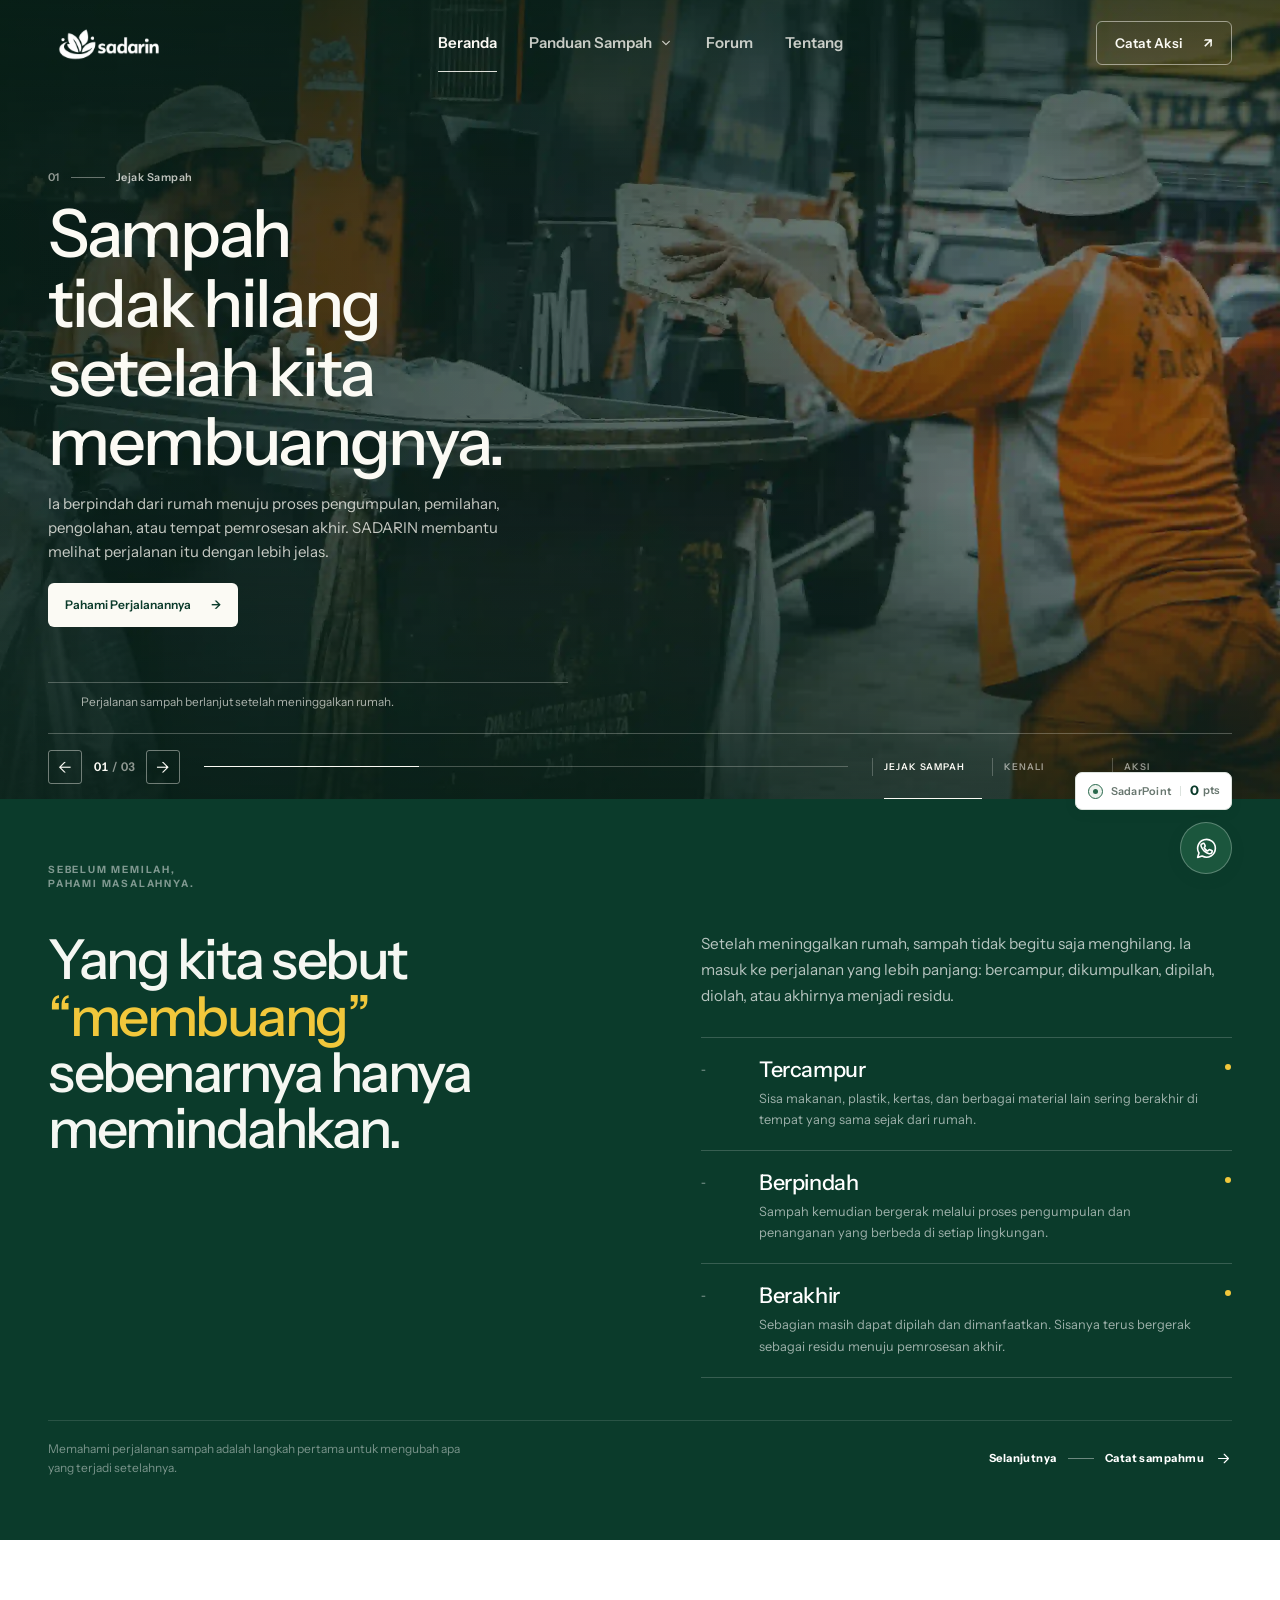
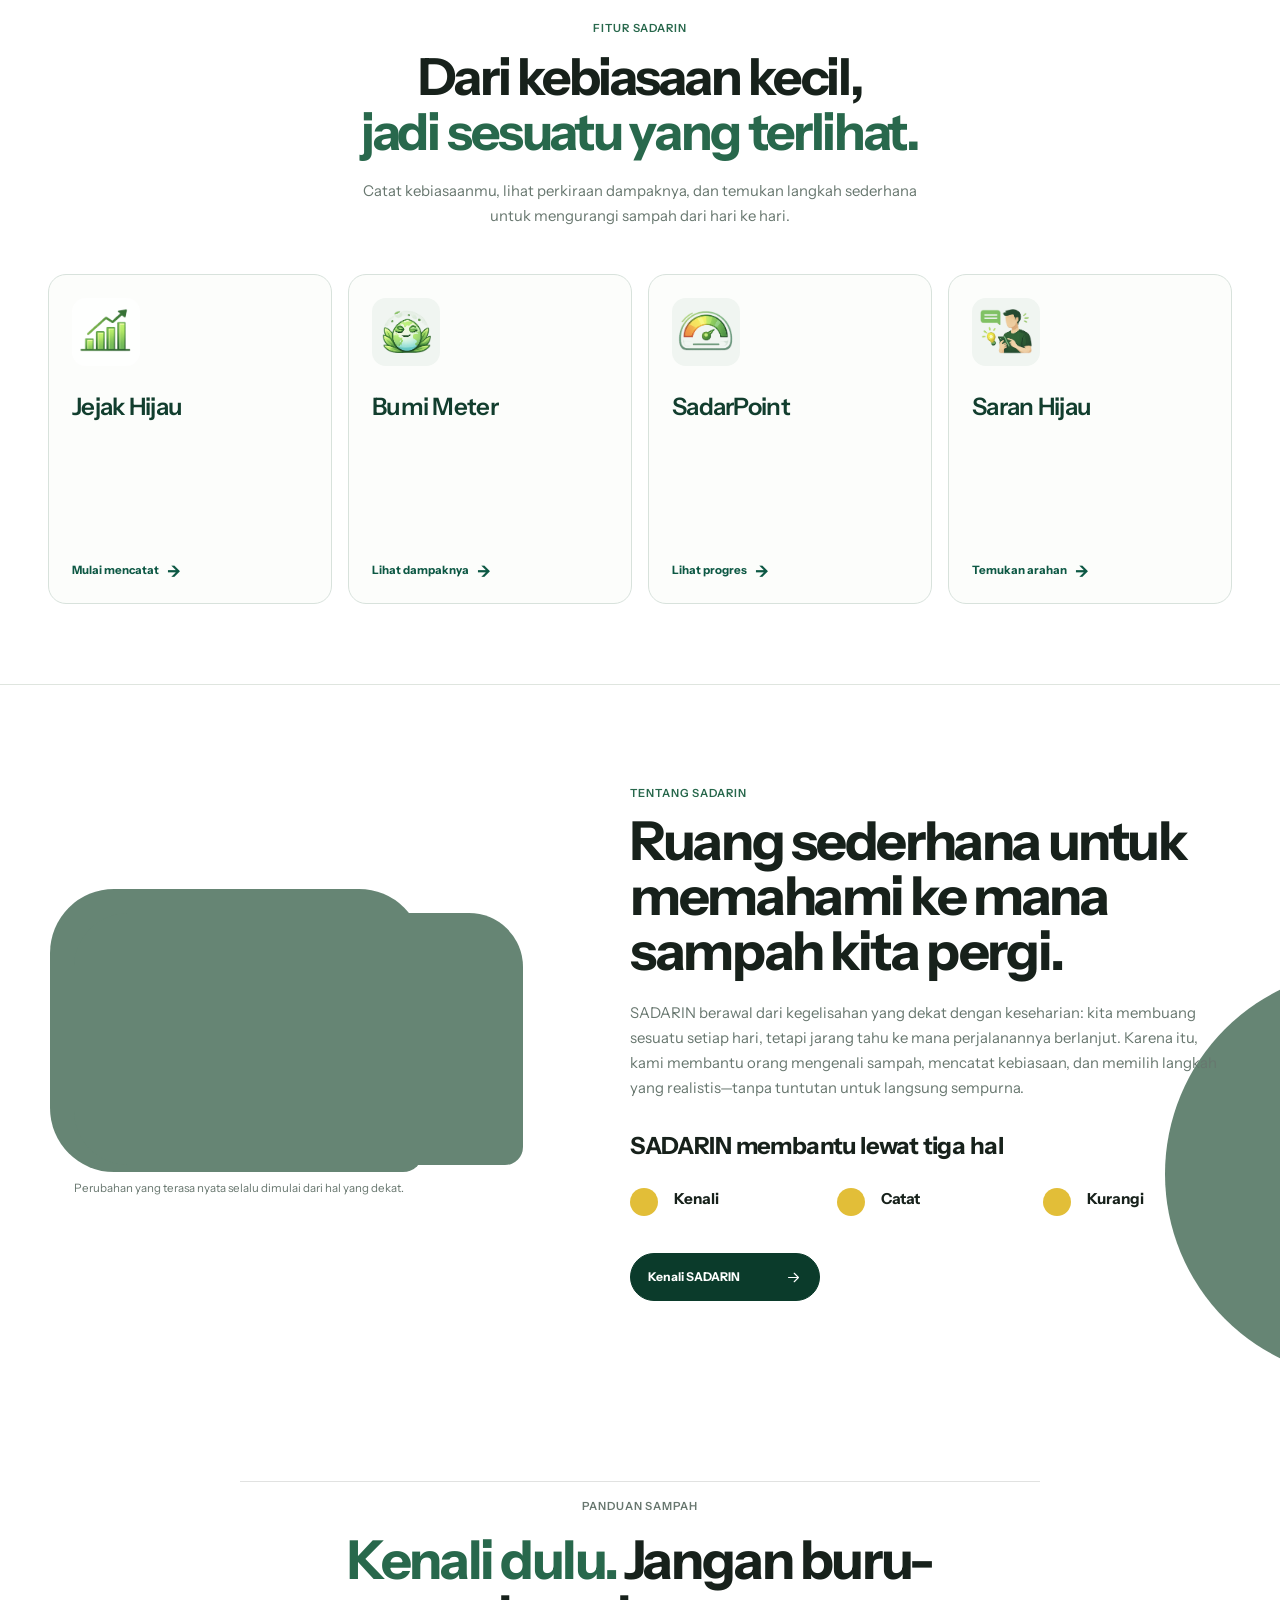
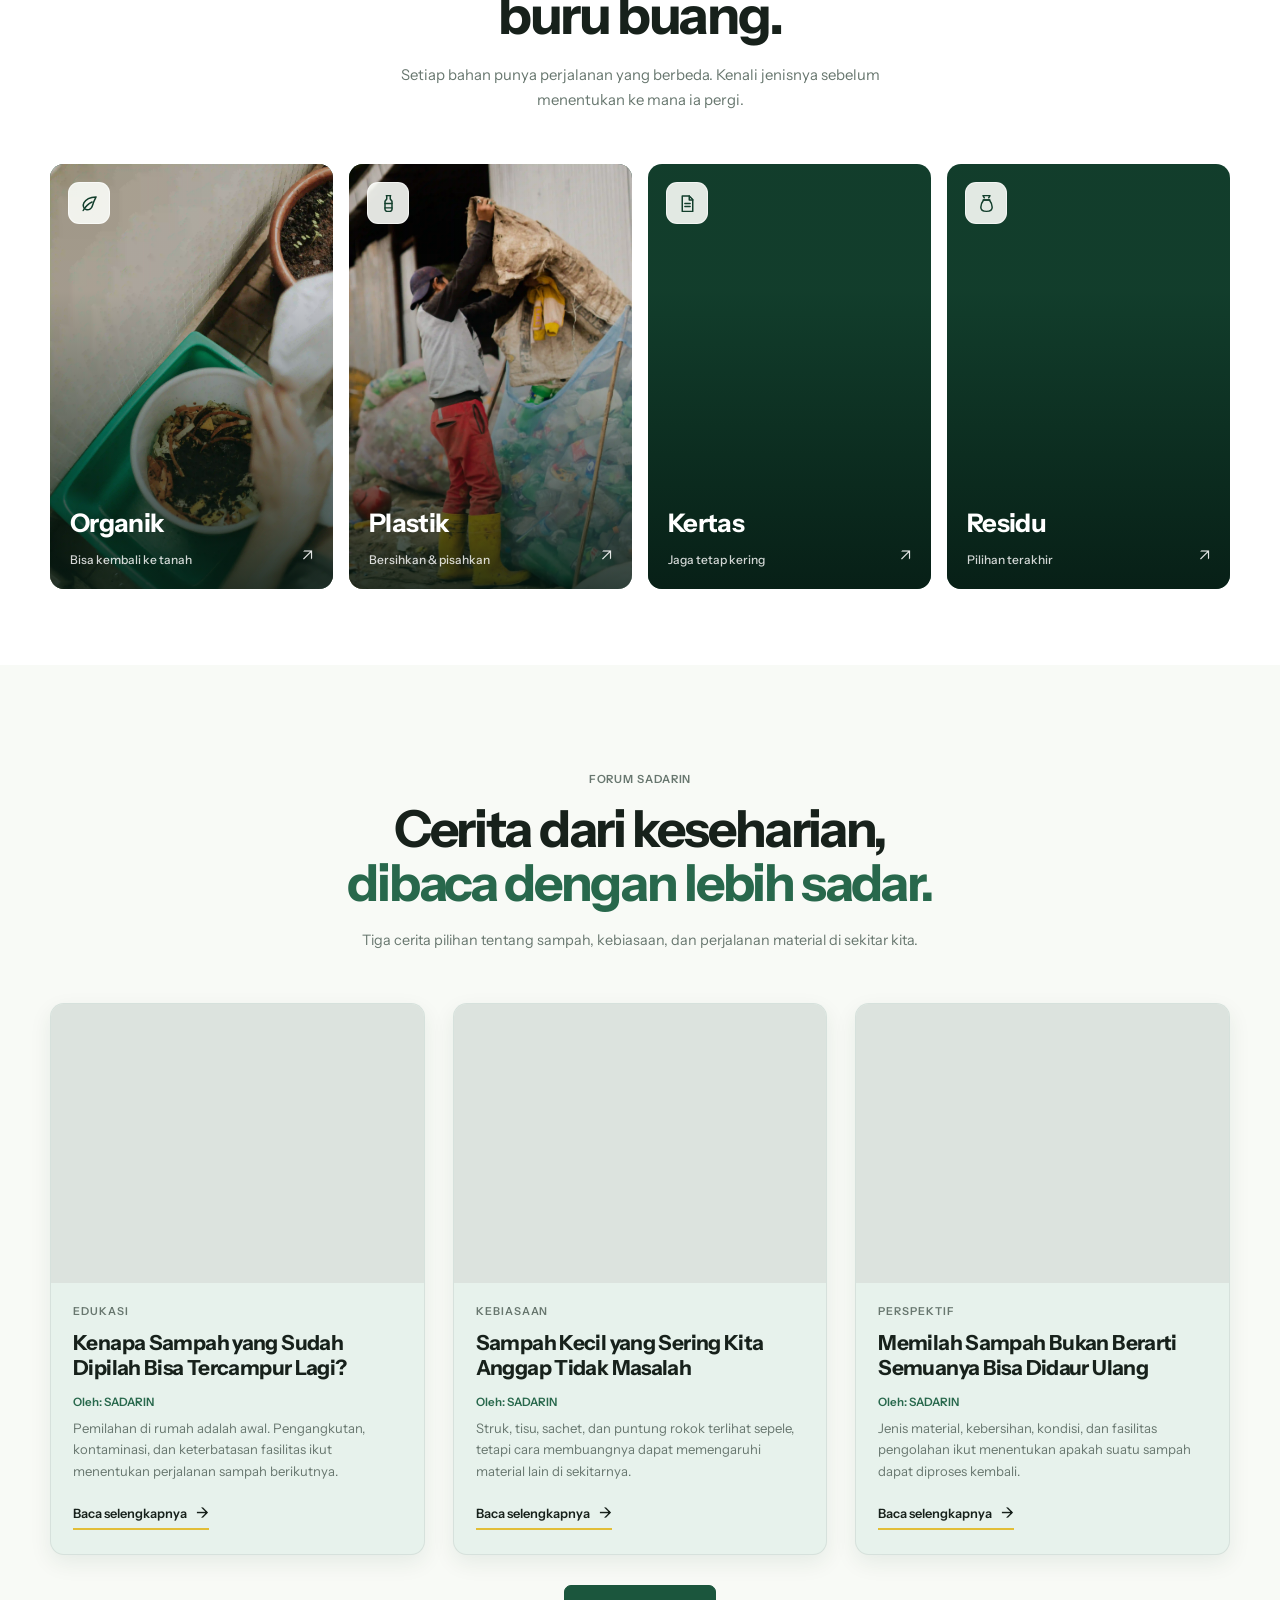
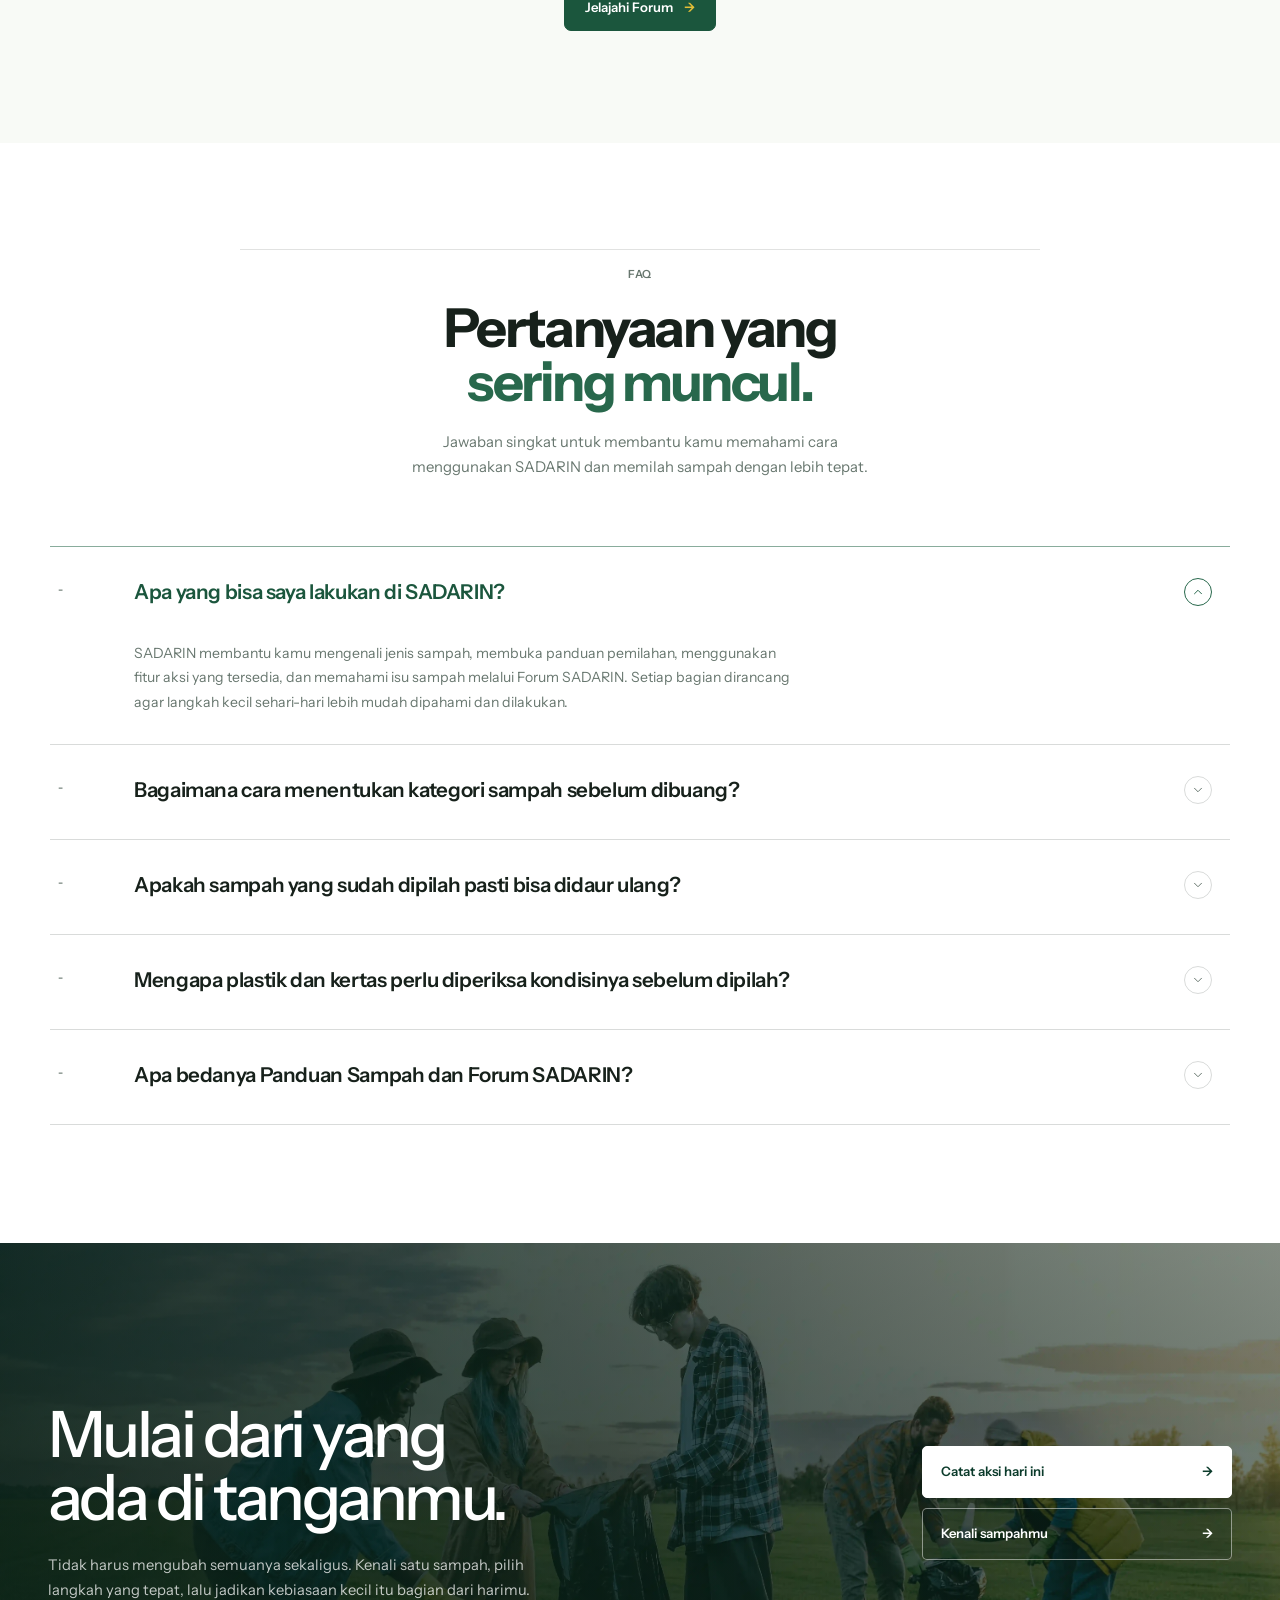
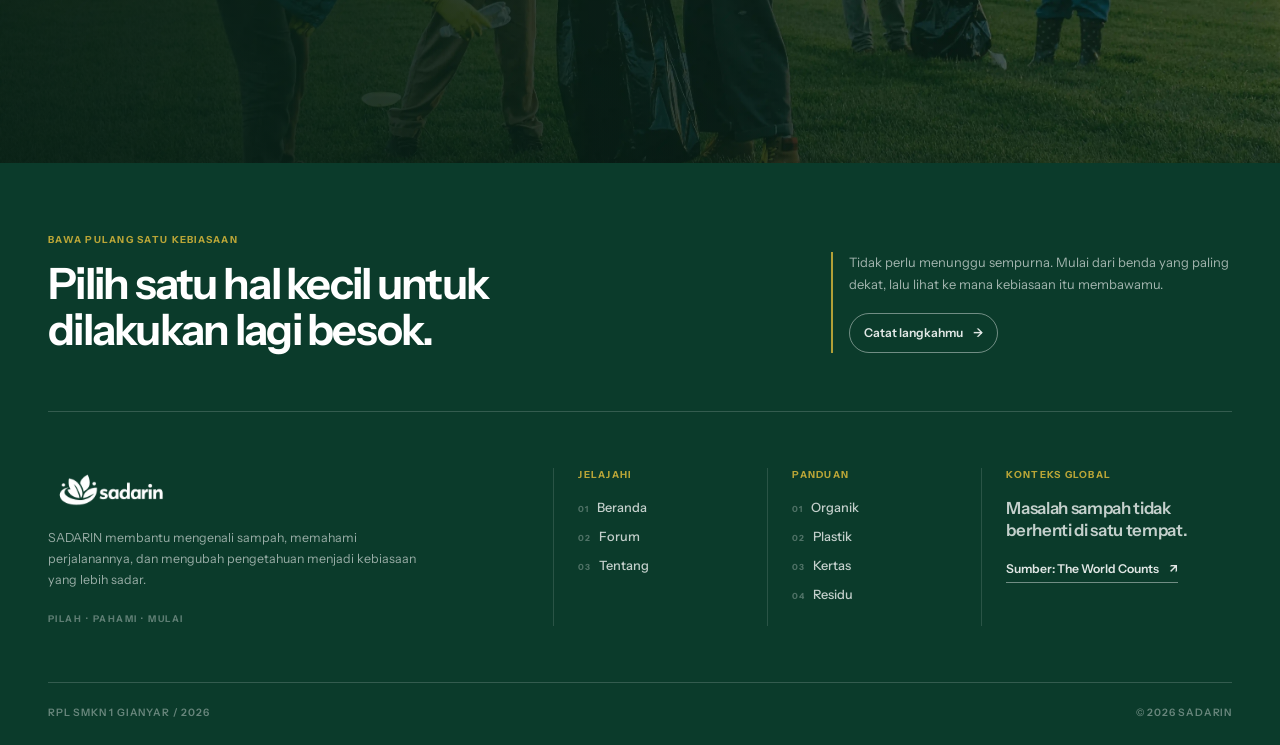
==== commit 9386ac62: "30 agustus" ====
--- a/index.html
+++ b/index.html
@@ -198,7 +198,7 @@
                     fetchpriority="high"
                   >
                   <figcaption>
-                    <span class="caption-index" aria-hidden="true">01</span>
+                    <span class="caption-index" aria-hidden="true"></span>
                     <span>Perjalanan sampah berlanjut setelah meninggalkan rumah.</span>
                   </figcaption>
                 </figure>
@@ -232,7 +232,7 @@
                     alt="Berbagai jenis tempat sampah terpilah"
                   >
                   <figcaption>
-                    <span class="caption-index" aria-hidden="true">02</span>
+                    <span class="caption-index" aria-hidden="true"></span>
                     <span>Mengenali jenisnya adalah langkah pertama sebelum mengelolanya.</span>
                   </figcaption>
                 </figure>
@@ -265,7 +265,7 @@
                     alt="Seseorang melakukan kegiatan pengelolaan sampah"
                   >
                   <figcaption>
-                    <span class="caption-index" aria-hidden="true">03</span>
+                    <span class="caption-index" aria-hidden="true"></span>
                     <span>Perubahan kecil menjadi berarti ketika dilakukan berulang.</span>
                   </figcaption>
                 </figure>
@@ -560,15 +560,15 @@
           <h3>SADARIN membantu lewat tiga hal</h3>
           <div class="about-sadarin__purpose-grid">
             <div class="about-sadarin__purpose-item">
-              <span>01</span>
+              <span></span>
               <strong>Kenali</strong>
             </div>
             <div class="about-sadarin__purpose-item">
-              <span>02</span>
+              <span></span>
               <strong>Catat</strong>
             </div>
             <div class="about-sadarin__purpose-item">
-              <span>03</span>
+              <span></span>
               <strong>Kurangi</strong>
             </div>
           </div>
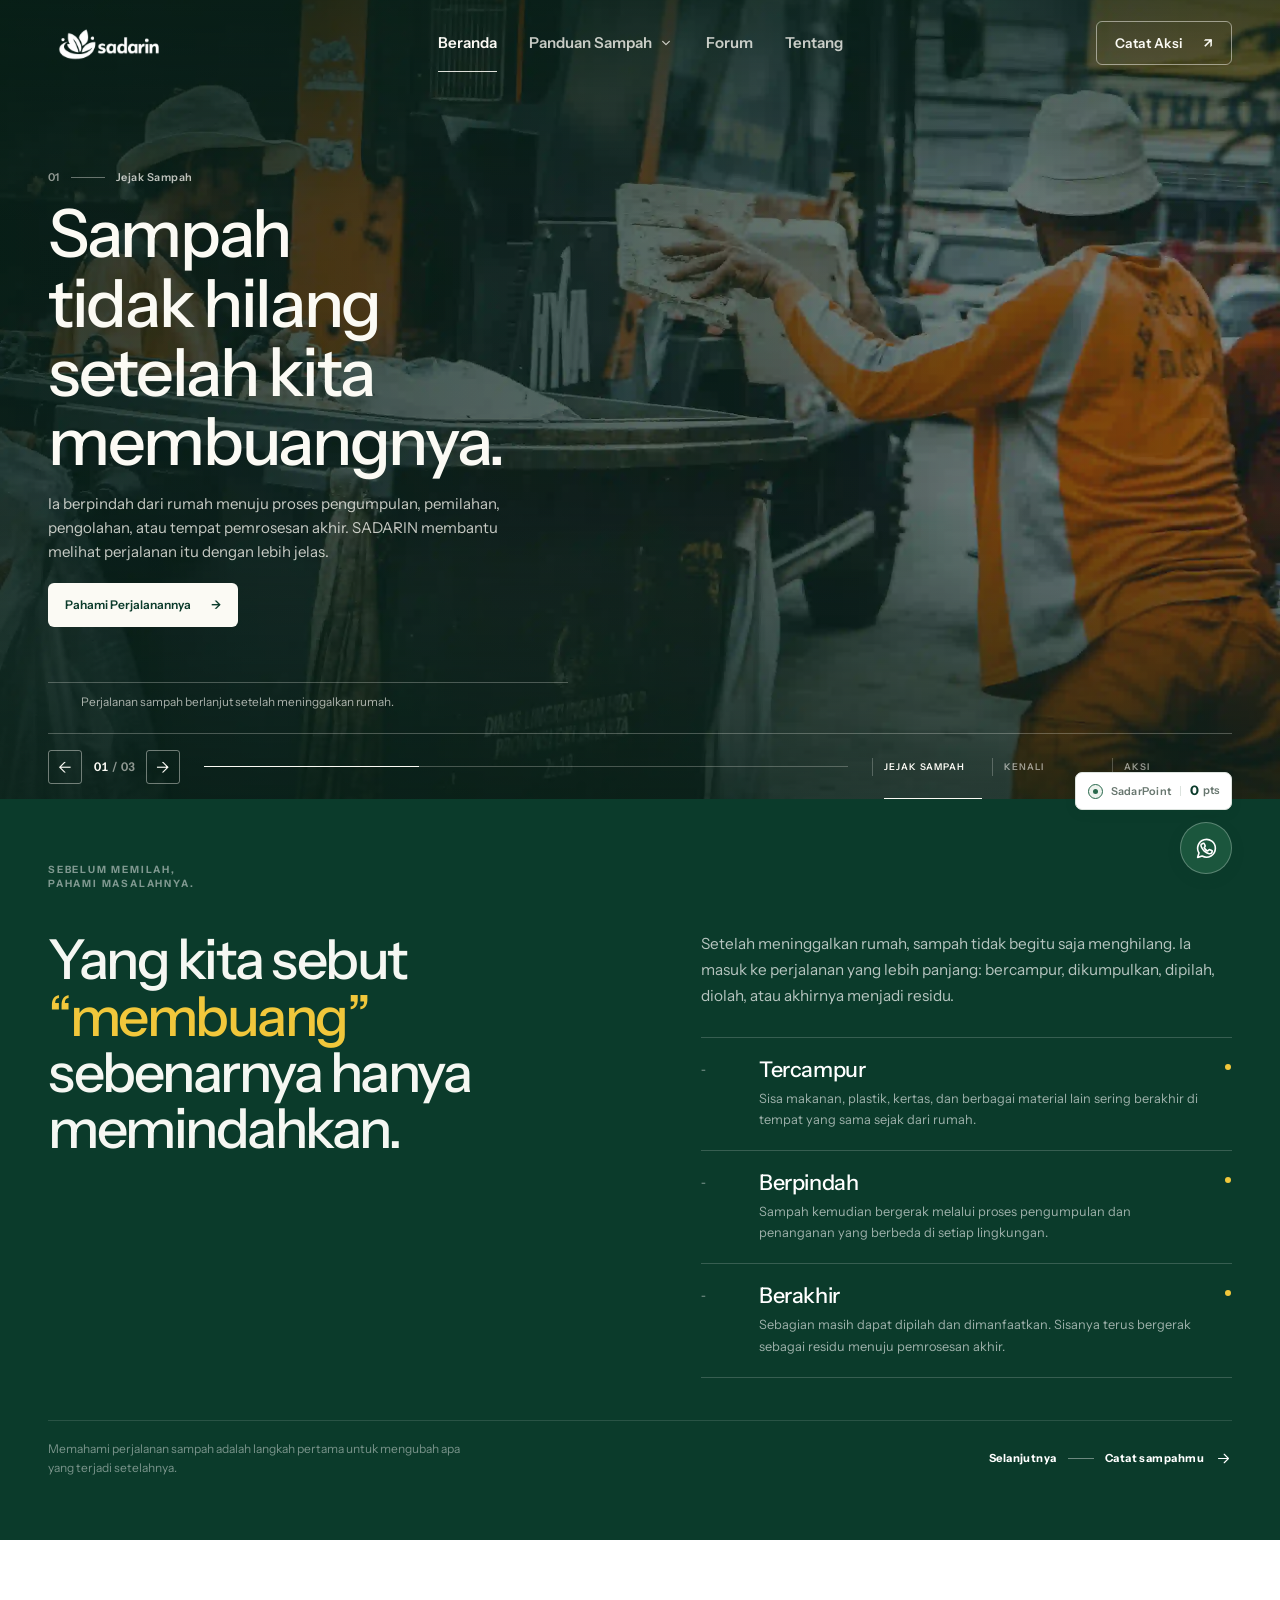
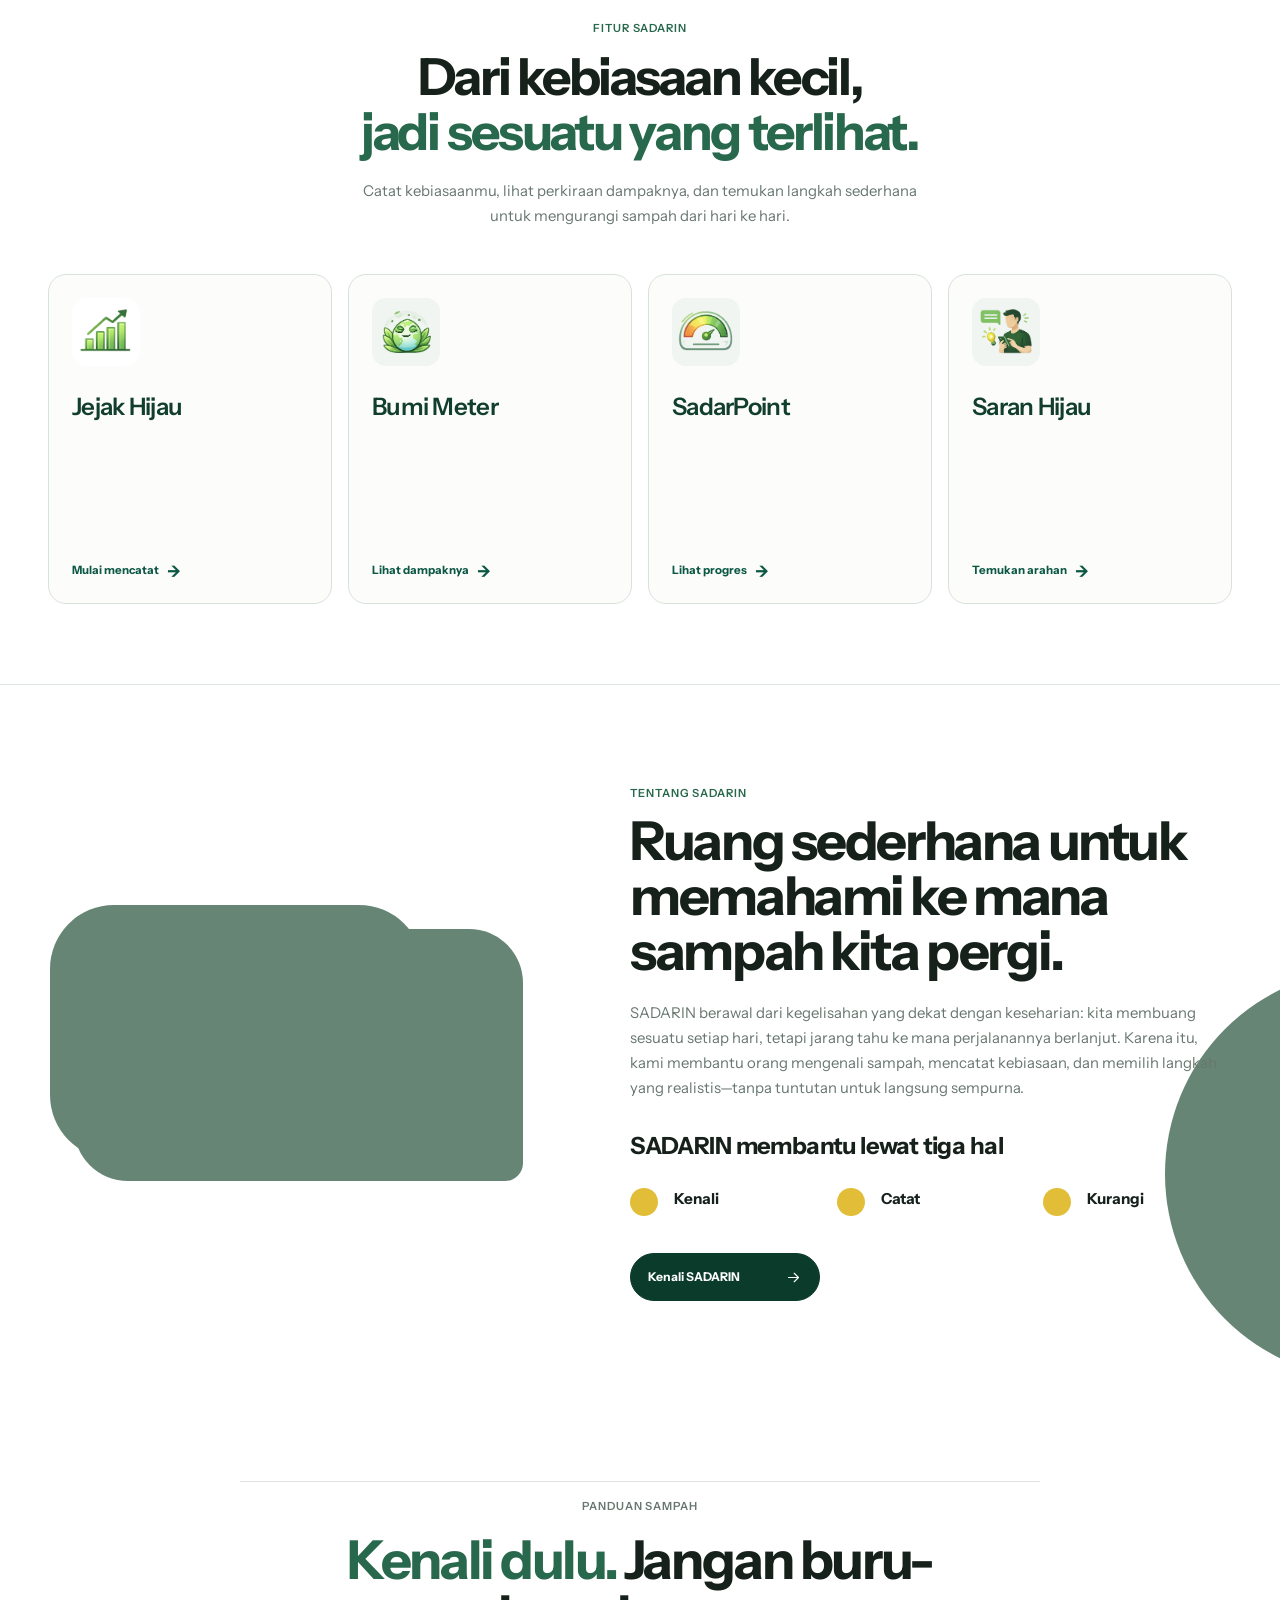
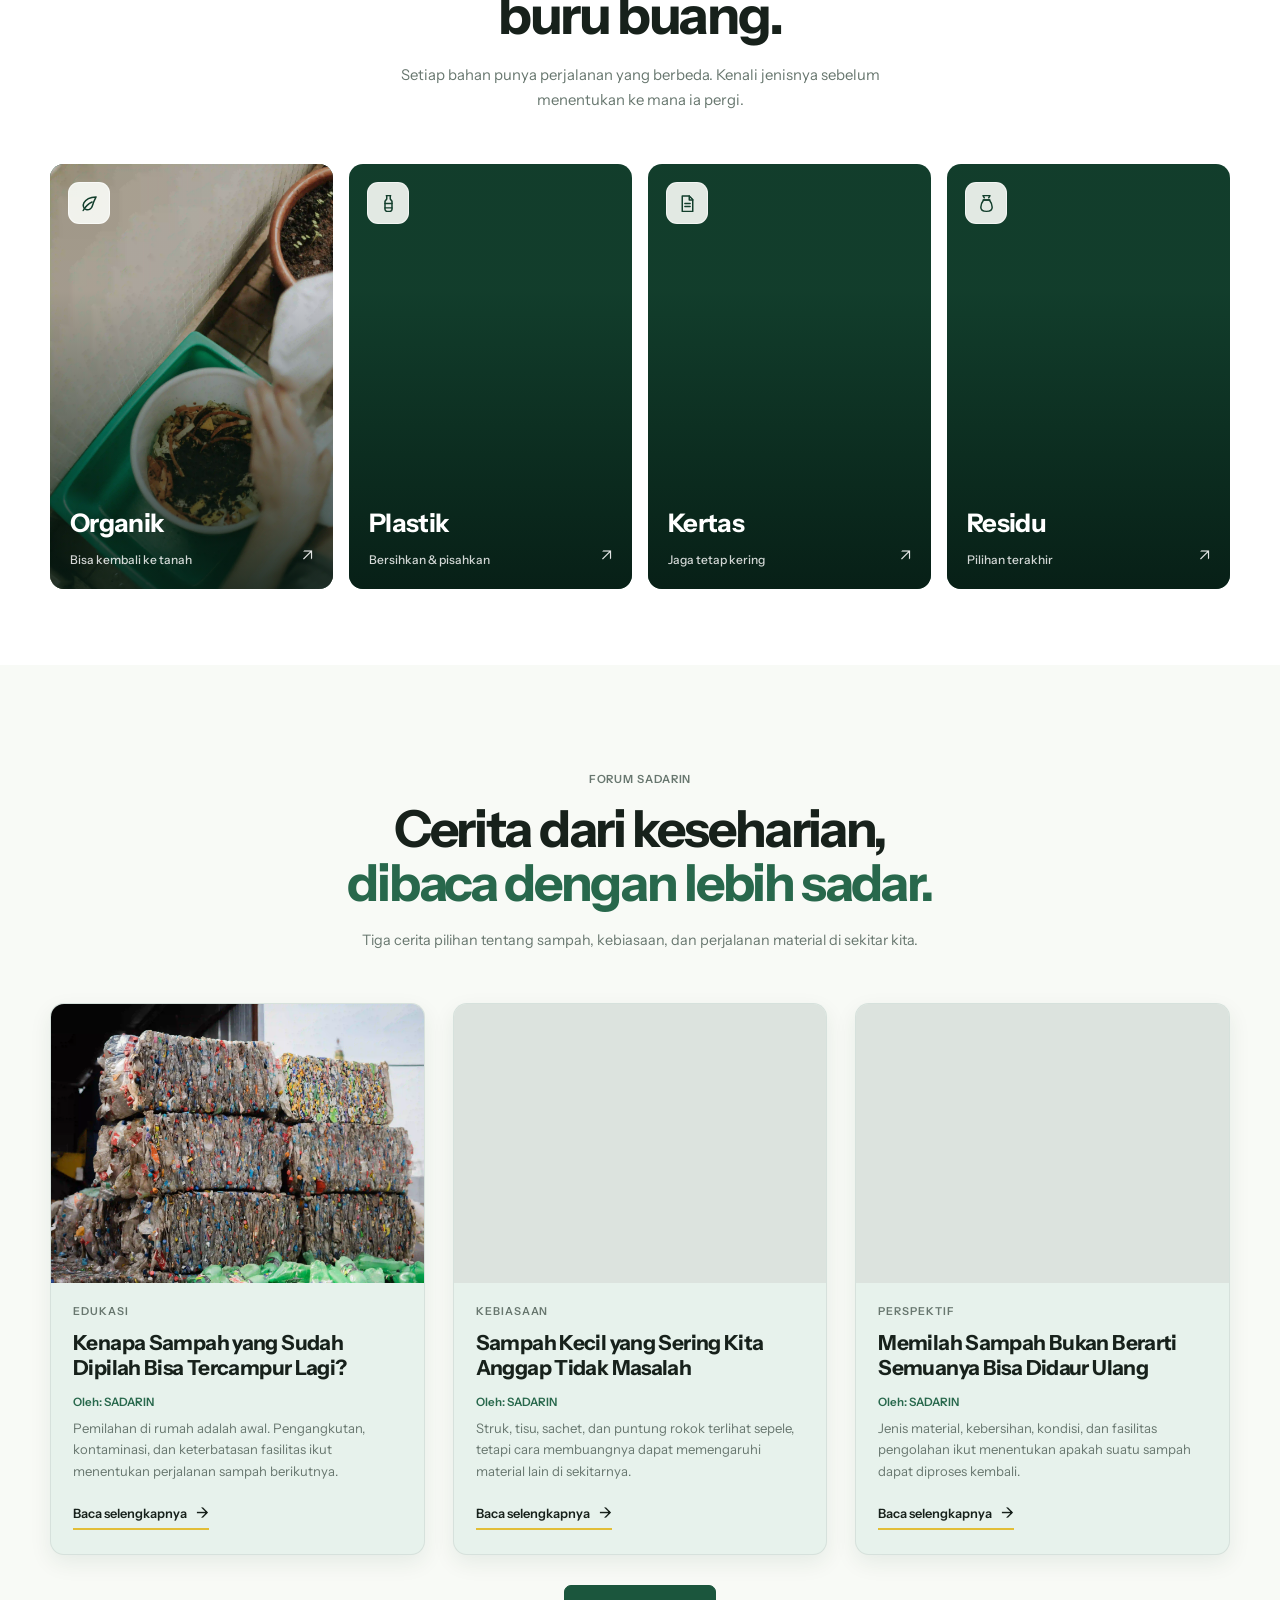
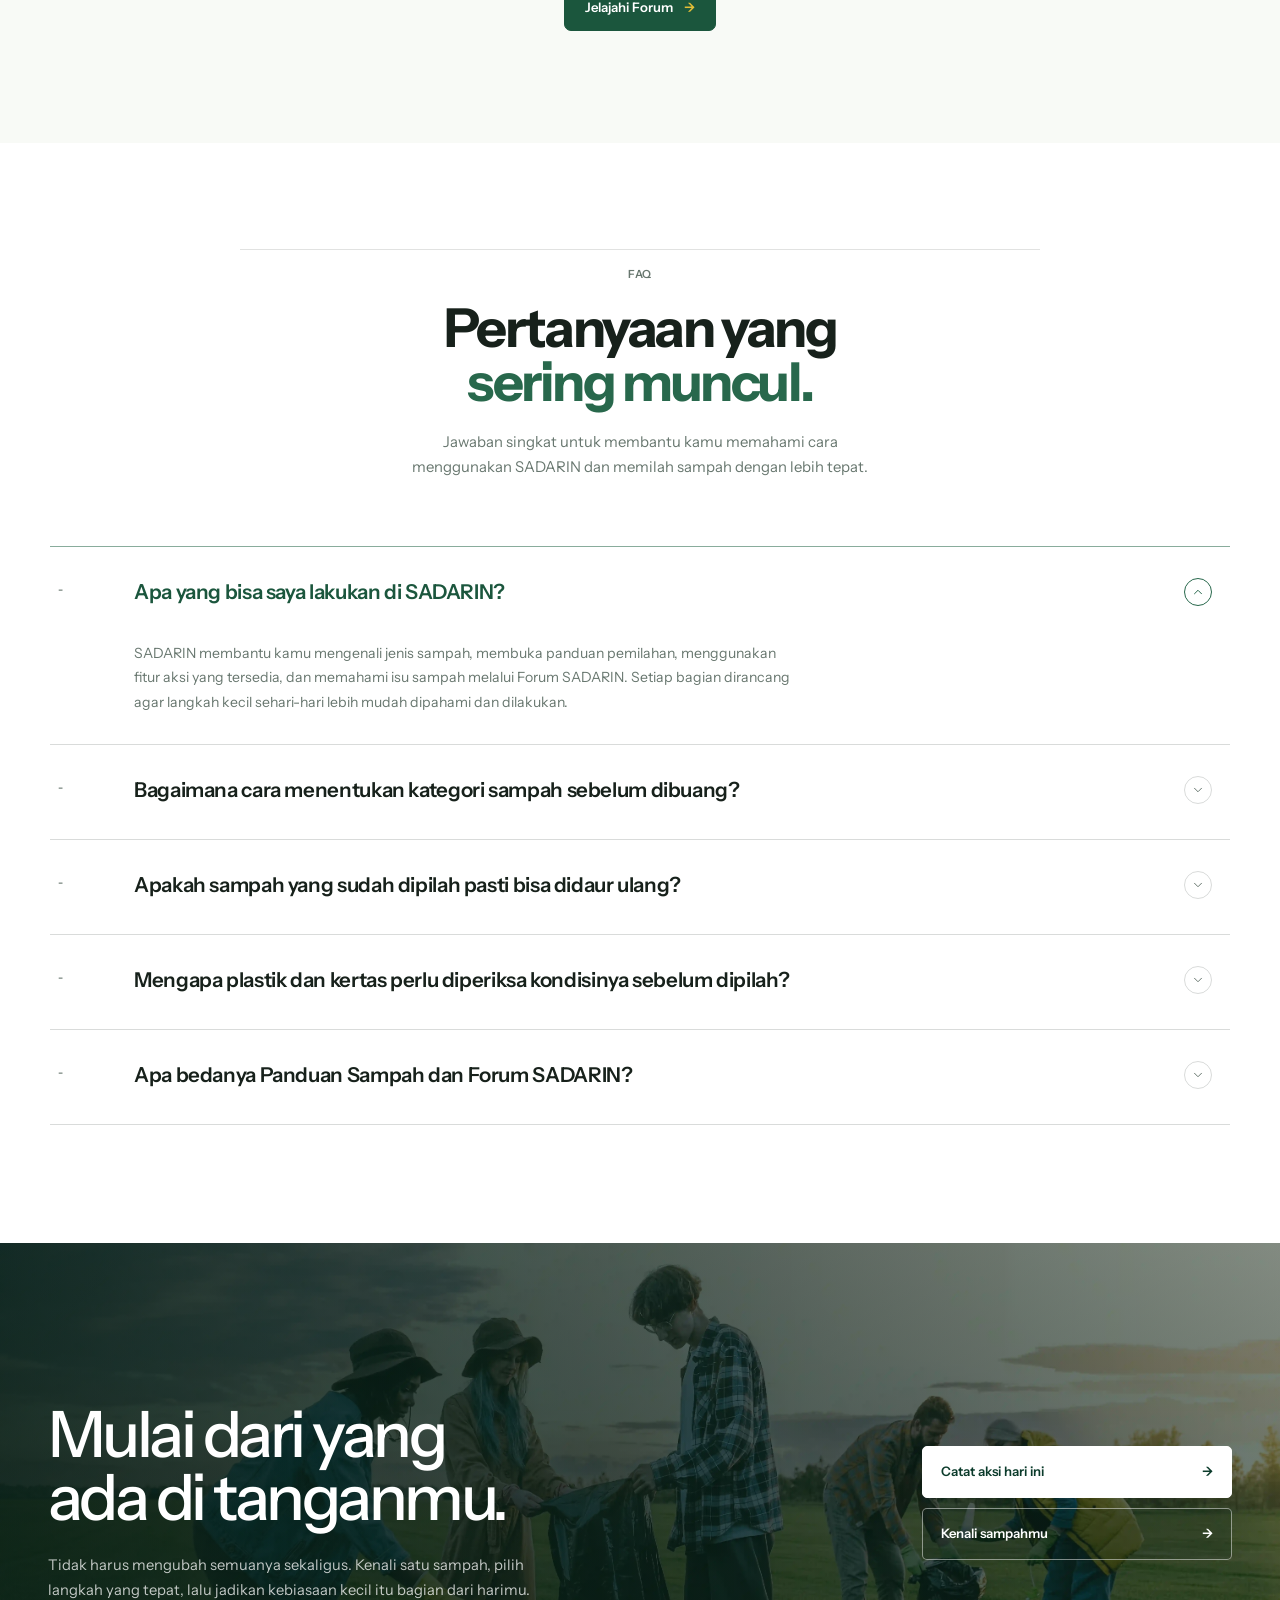
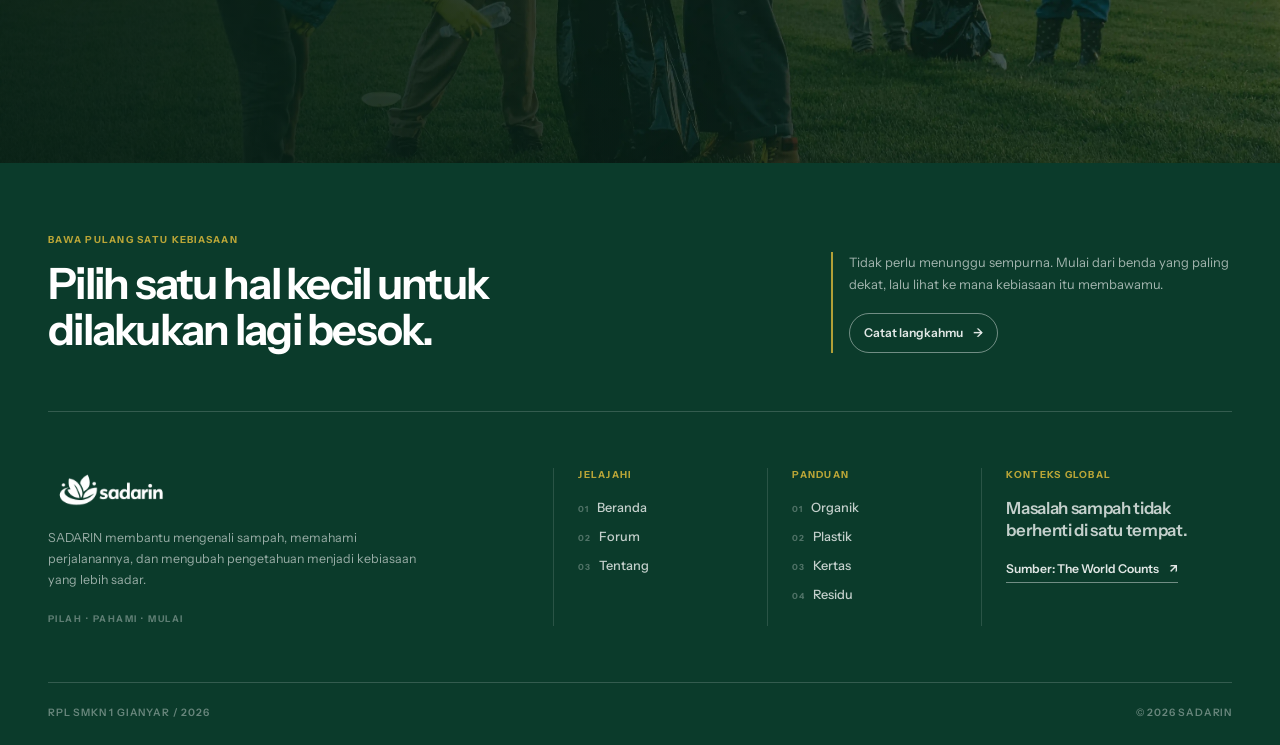
==== commit f3bc0087: "update 30 agustus" ====
--- a/index.html
+++ b/index.html
@@ -544,7 +544,6 @@
           <iframe src="https://www.youtube.com/embed/88eXGLIziRM?si=EVMQtILAk2gsKxv7" title="Video pengenalan SADARIN" loading="lazy" allow="accelerometer; autoplay; clipboard-write; encrypted-media; gyroscope; picture-in-picture; web-share" referrerpolicy="strict-origin-when-cross-origin" allowfullscreen>
           </iframe>
         </div>
-        <figcaption>Perubahan yang terasa nyata selalu dimulai dari hal yang dekat.</figcaption>
       </figure>
       <div class="about-sadarin__content">
         <span class="about-sadarin__small-title">TENTANG SADARIN</span>
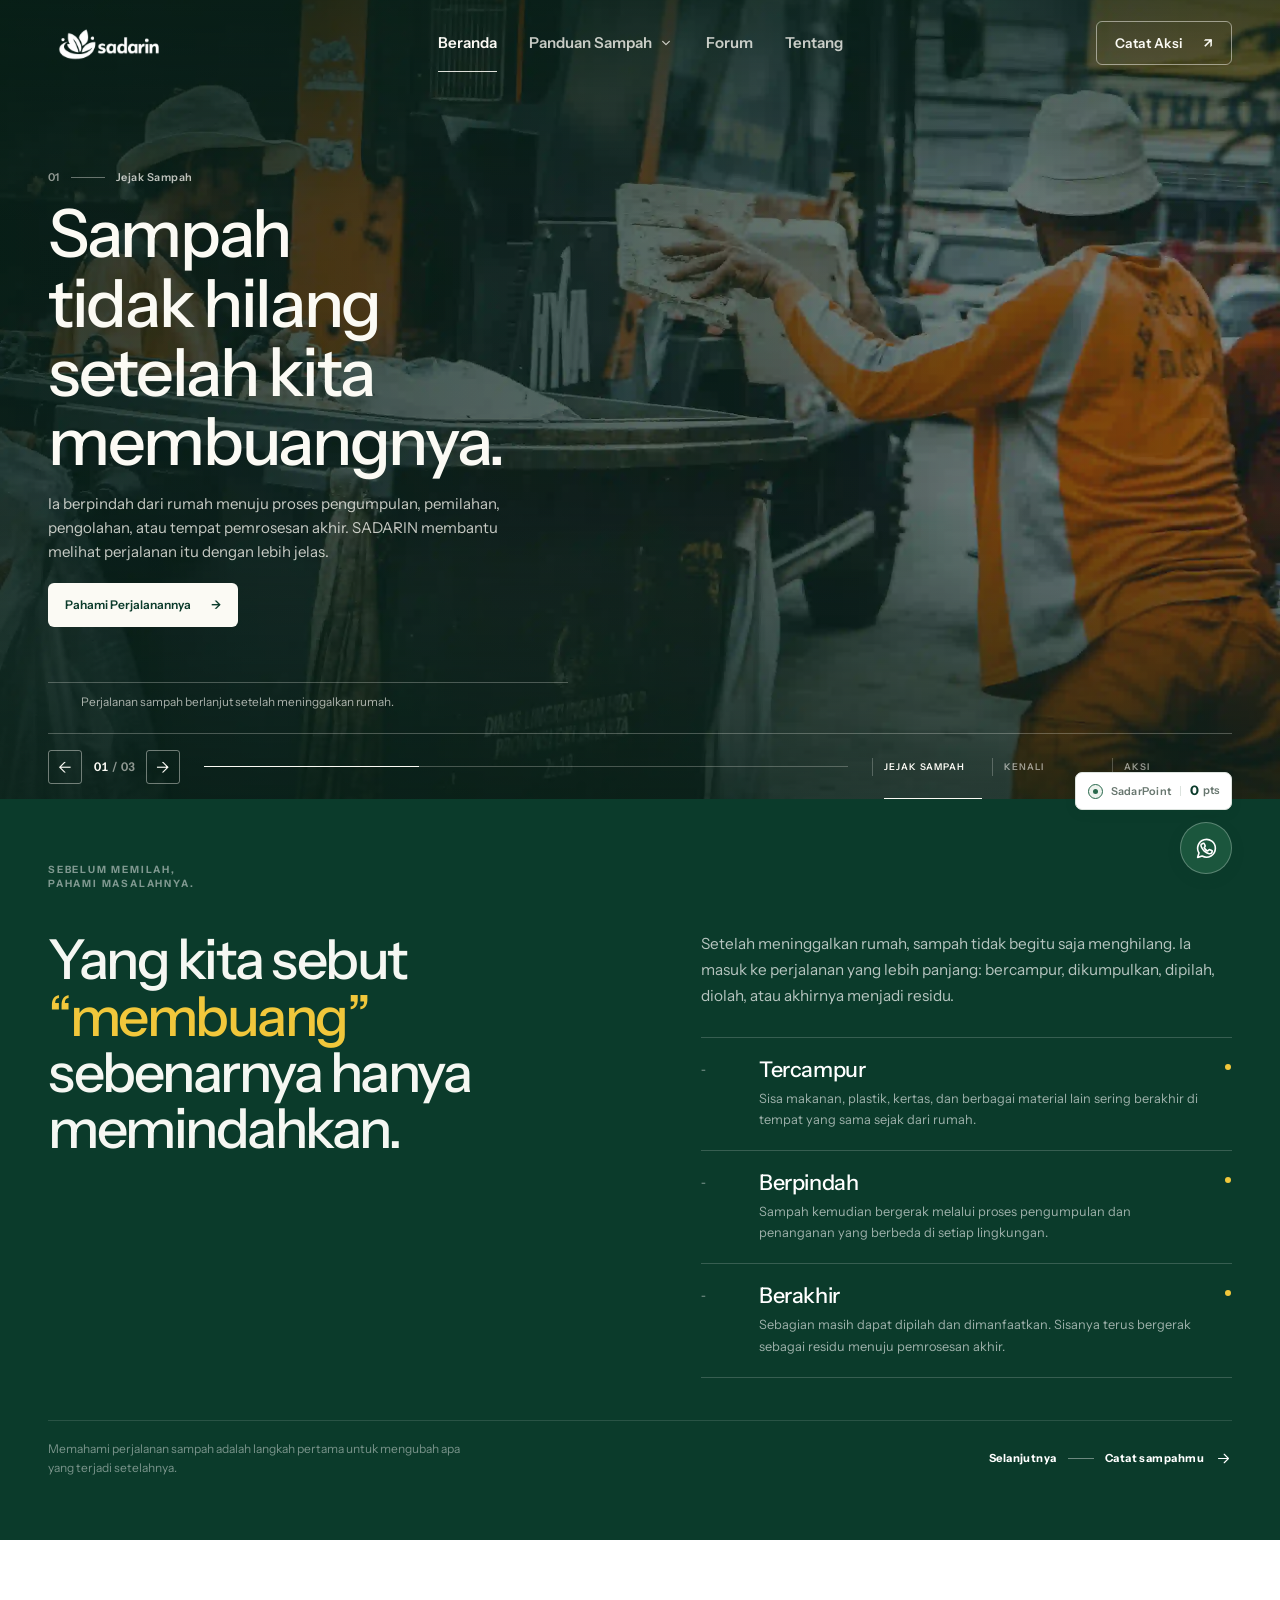
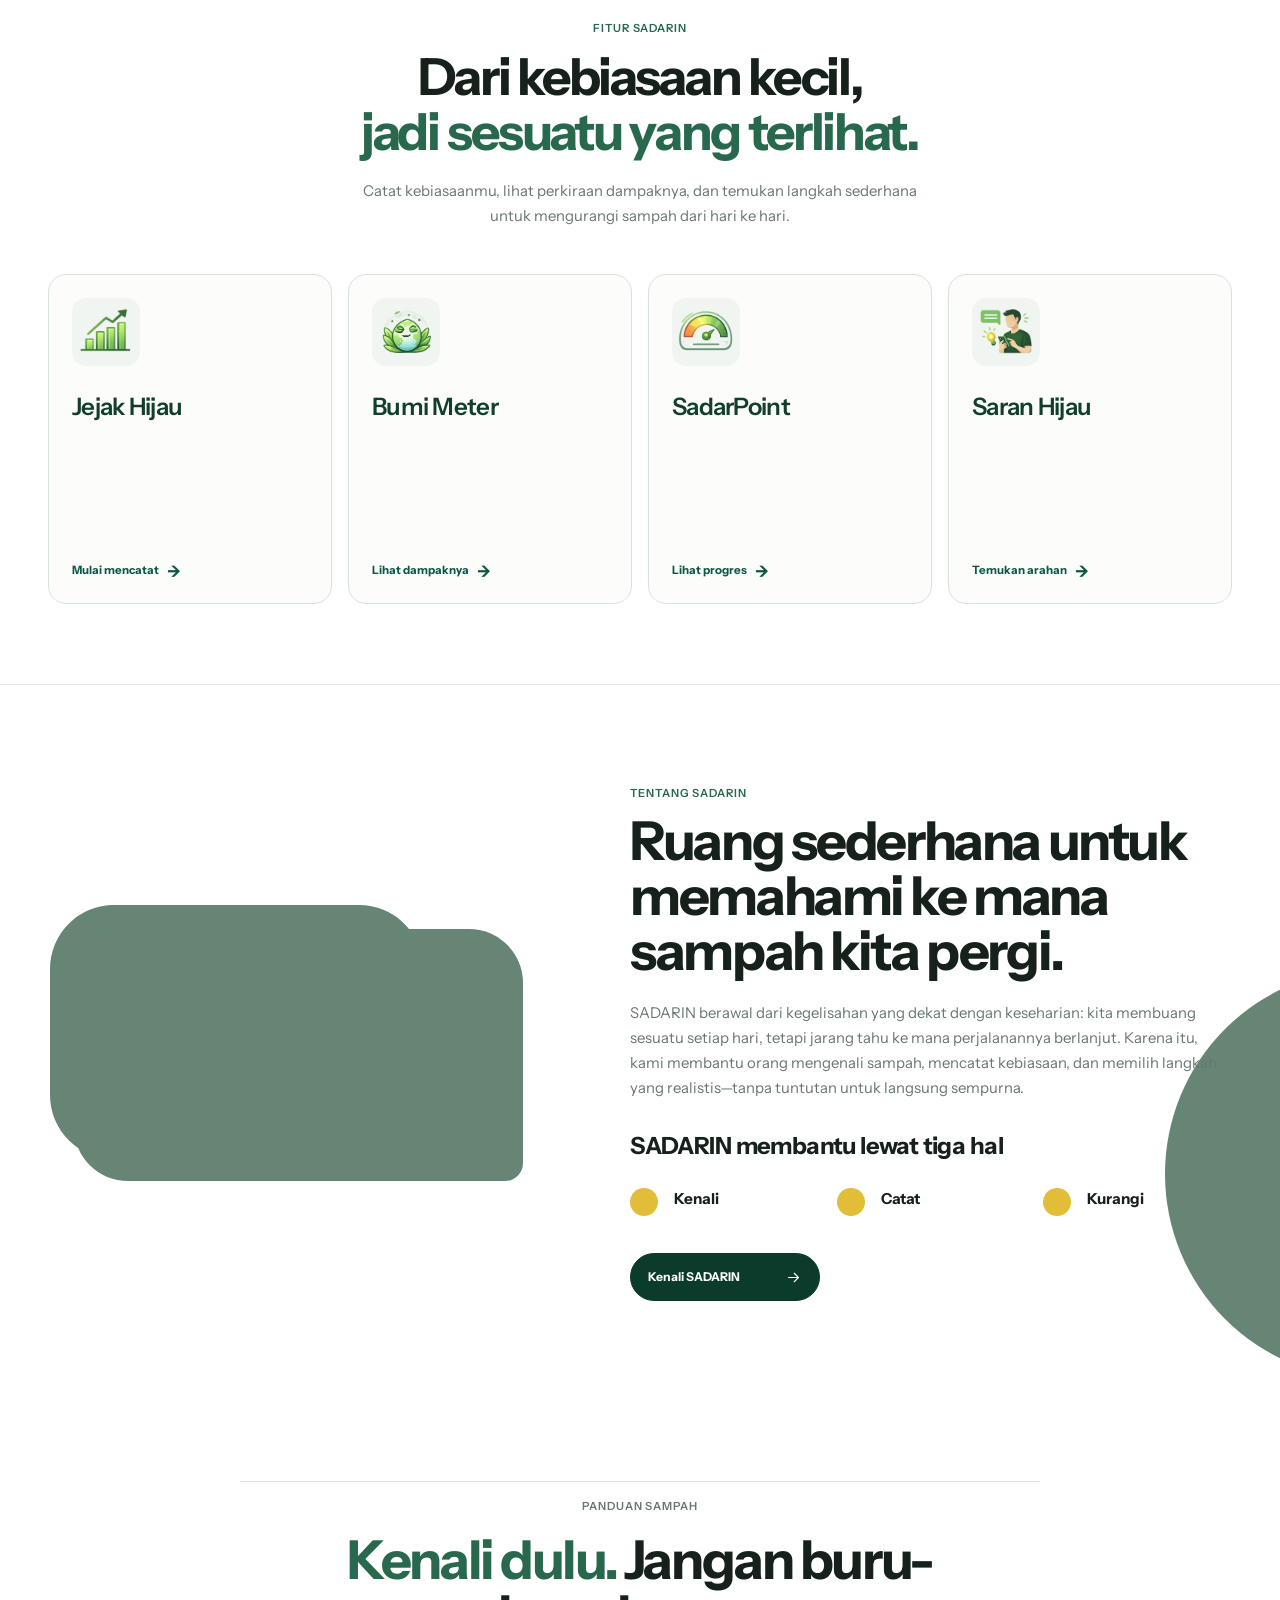
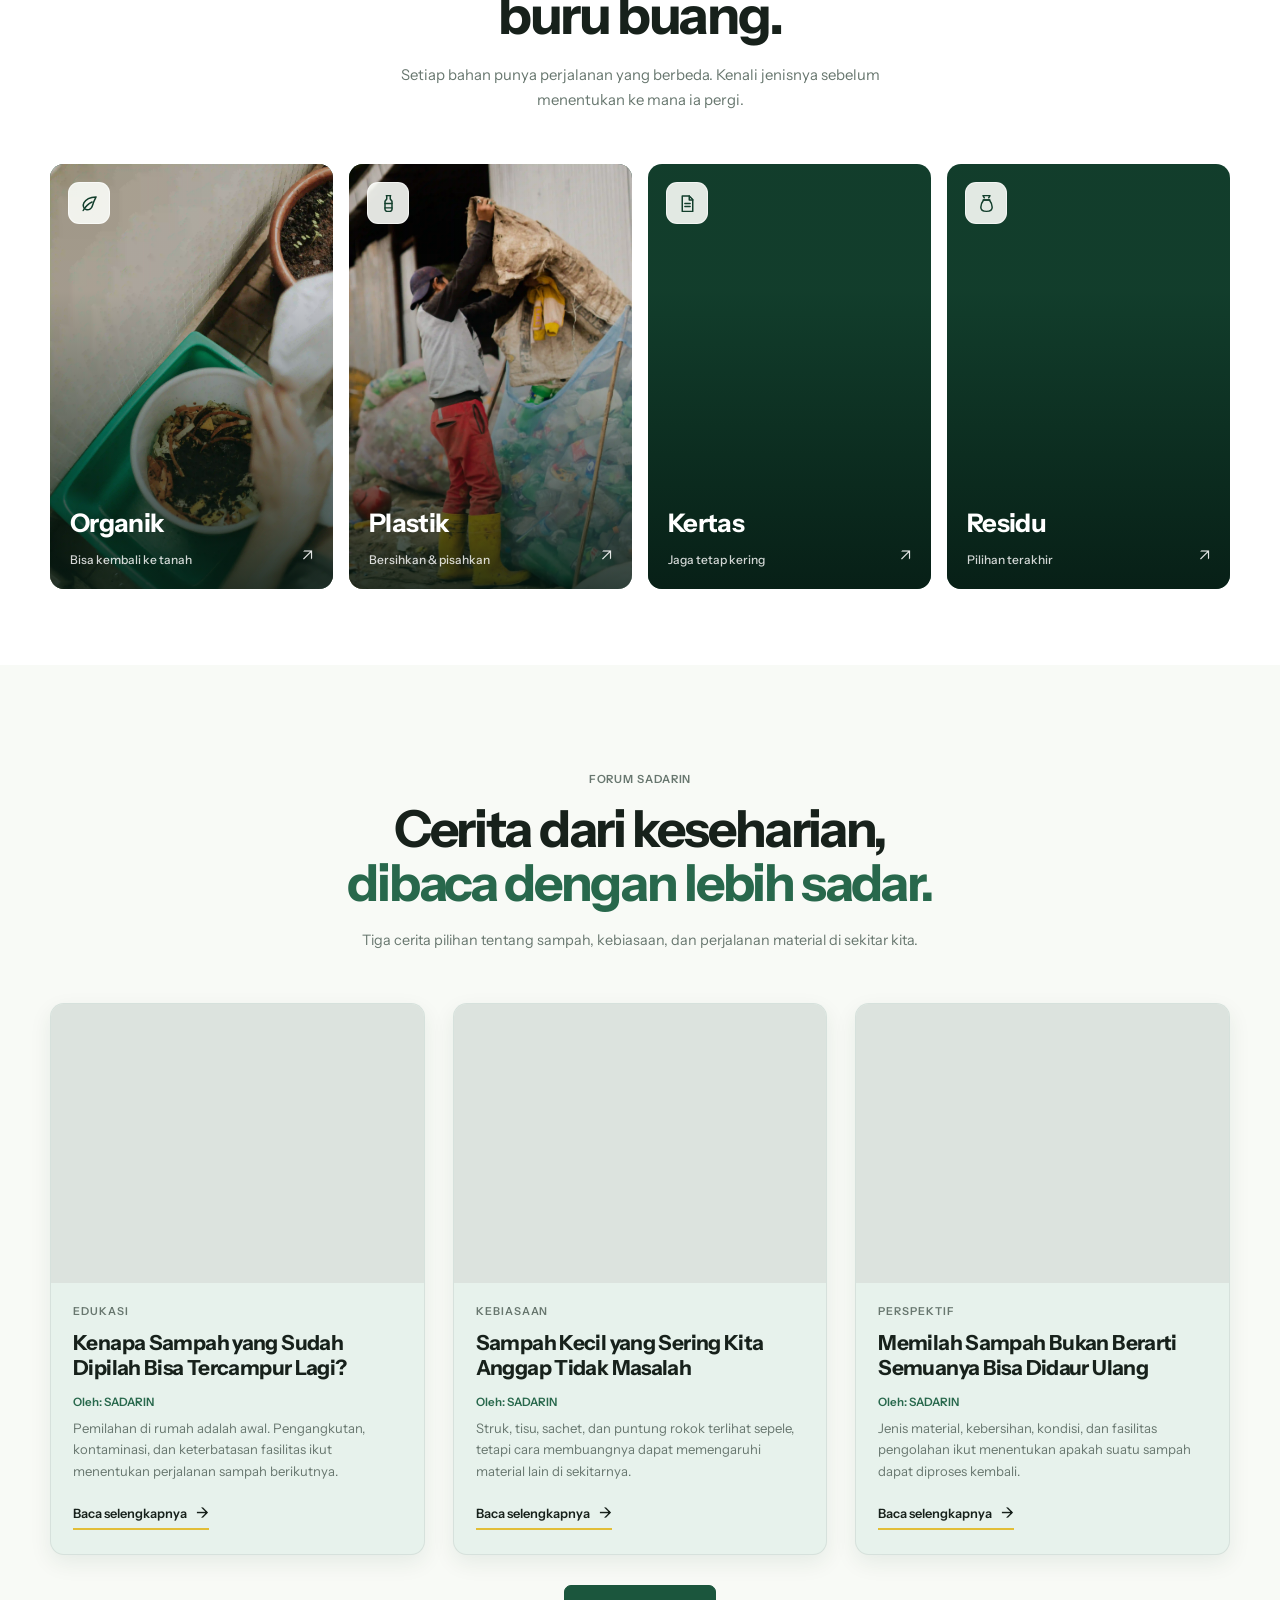
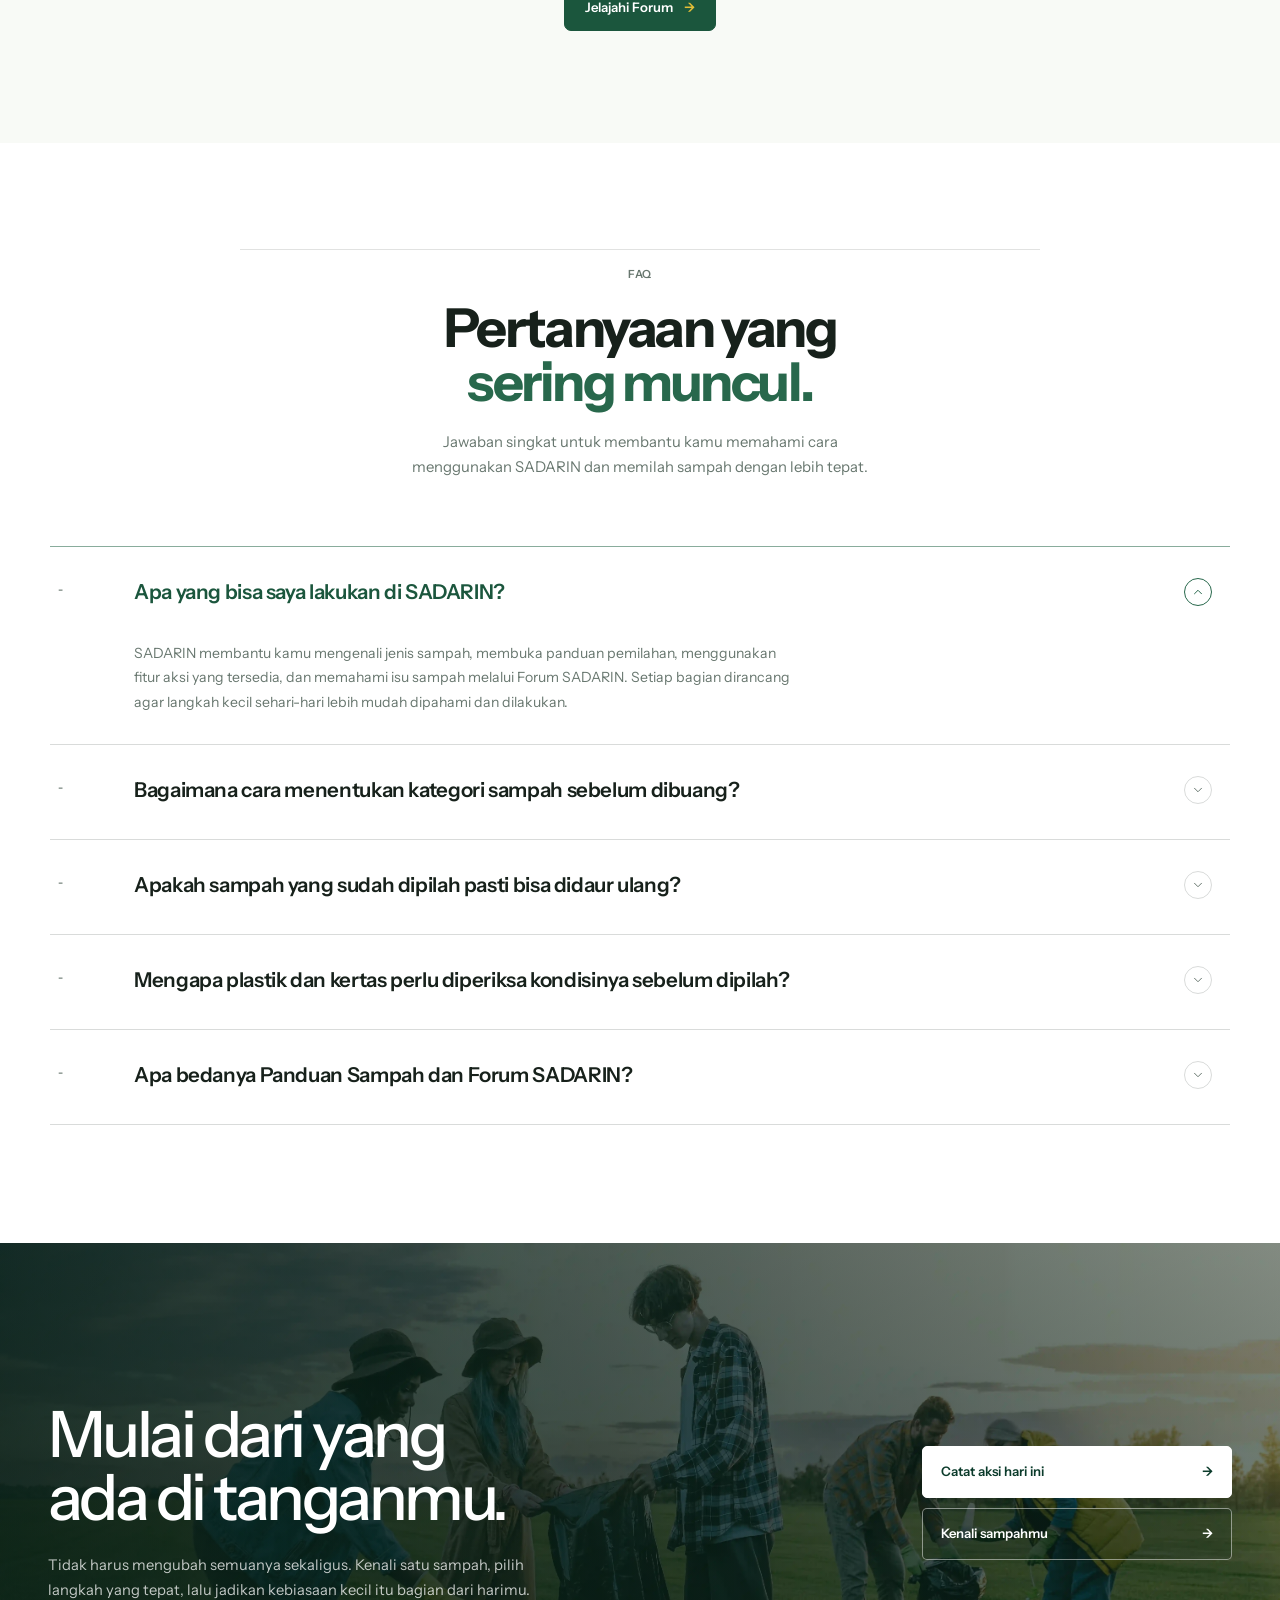
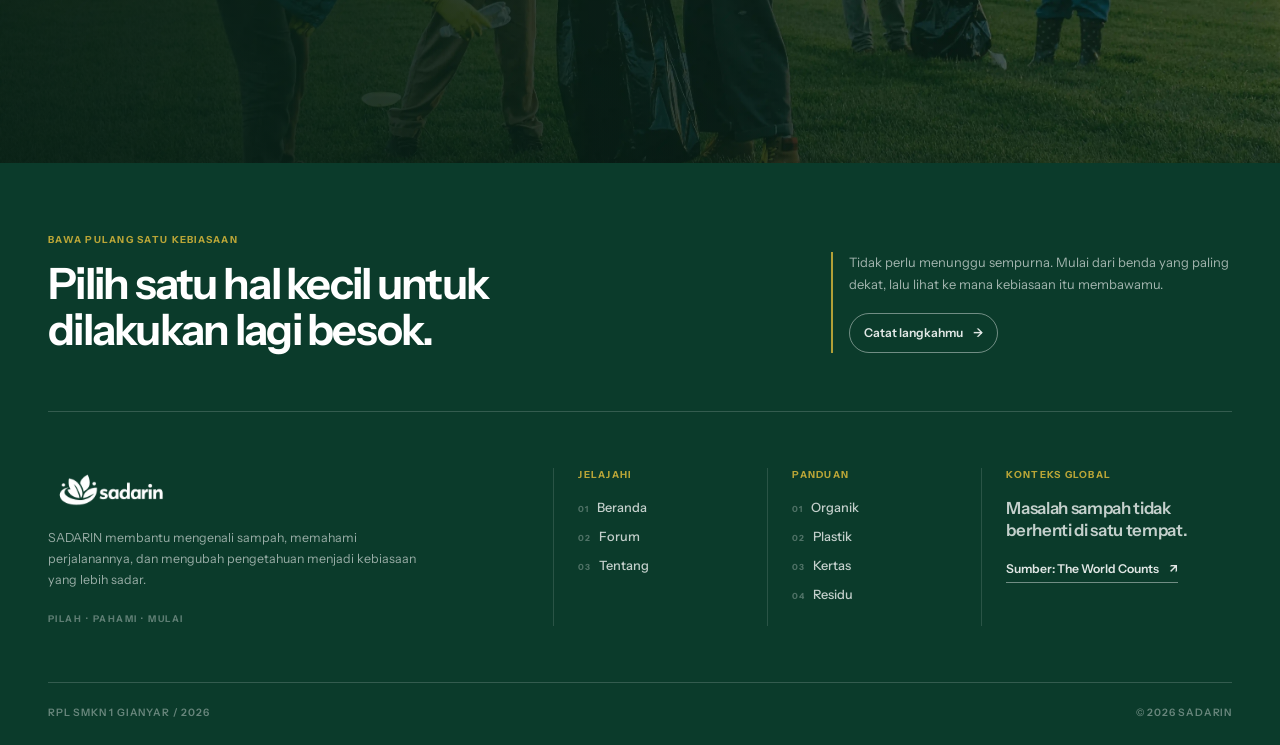
==== commit c90b082a: "31 agustus" ====
--- a/index.html
+++ b/index.html
@@ -9,6 +9,7 @@
   <link rel="preconnect" href="https://fonts.gstatic.com" crossorigin>
   <link href="https://fonts.googleapis.com/css2?family=Instrument+Sans:wght@400;500;600;700&display=swap" rel="stylesheet">
   <link rel="stylesheet" href="lib/swiper/swiper-bundle.min.css">
+  <link rel="stylesheet" href="lib/aos/aos.css">
   <link rel="stylesheet" href="css/style.css?v=20260826">
   <link rel="icon" href="assets/logo/logo-sadarin.svg">
 </head>
@@ -86,7 +87,7 @@
         <a href="forum.html">Forum</a>
         <a href="tentang.html">Tentang</a>
       </nav>
-      <a href="#fitur-sadarin" class="nav-action">
+      <a href="jejak-hijau.html" class="nav-action">
         <span>Catat Aksi</span>
         <span aria-hidden="true">↗</span>
       </a>
@@ -151,7 +152,7 @@
             <span>Tentang</span>
           </a>
         </div>
-        <a href="#fitur-sadarin" class="mobile-nav-action">
+        <a href="jejak-hijau.html" class="mobile-nav-action">
           <span>Catat aksi</span>
           <span aria-hidden="true">↗</span>
         </a>
@@ -253,7 +254,7 @@
                   Tidak harus melakukan semuanya sekaligus. Pilih satu tindakan
                   sederhana, catat progresnya, lalu lakukan kembali besok.
                 </p>
-                <a href="#fitur-sadarin" class="primary-button">
+                <a href="jejak-hijau.html" class="primary-button">
                   <span>Catat Aksi Pertama</span>
                   <span aria-hidden="true">→</span>
                 </a>
@@ -386,7 +387,7 @@
         Memahami perjalanan sampah adalah langkah pertama
         untuk mengubah apa yang terjadi setelahnya.
       </p>
-      <a href="#fitur-sadarin" class="waste-reality__next">
+      <a href="jejak-hijau.html" class="waste-reality__next">
         <span>Selanjutnya</span>
         <span class="waste-reality__next-line"></span>
         <span>Catat sampahmu</span>
@@ -983,7 +984,7 @@
       <p data-final-reveal>Tidak harus mengubah semuanya sekaligus. Kenali satu sampah, pilih langkah yang tepat, lalu jadikan kebiasaan kecil itu bagian dari harimu.</p>
     </div>
     <div class="final-action__actions" data-final-reveal>
-      <a href="#fitur-sadarin" class="final-action__button final-action__button--primary">
+      <a href="jejak-hijau.html" class="final-action__button final-action__button--primary">
         <span>Catat aksi hari ini</span>
         <span aria-hidden="true">→</span>
       </a>
@@ -1008,7 +1009,7 @@
         </div>
         <div class="site-footer__message-copy">
           <p>Tidak perlu menunggu sempurna. Mulai dari benda yang paling dekat, lalu lihat ke mana kebiasaan itu membawamu.</p>
-          <a href="#fitur-sadarin">
+          <a href="jejak-hijau.html">
             <span>Catat langkahmu</span>
             <span aria-hidden="true">→</span>
           </a>
@@ -1077,6 +1078,9 @@
     </a>
   </div>
   <script src="lib/swiper/swiper-bundle.min.js"></script>
+  <script src="lib/swiper/swiper-init.js"></script>
+  <script src="lib/aos/aos.js"></script>
+  <script src="lib/aos/aos-init.js"></script>
   <script src="js/index.js?v=20260823"></script>
   <script src="js/sadarin.js?v=20260828"></script>
 </body>
--- a/css/style.css
+++ b/css/style.css
@@ -804,6 +804,13 @@
   display: none;
 }
 
+@media (max-width: 767px) {
+  .hero-slide,
+  .hero-container {
+    min-height: clamp(640px, 82svh, 700px);
+  }
+}
+
 /* =========================================================
    REALITAS SAMPAH
 ========================================================= */
@@ -1060,7 +1067,7 @@
 }
 
 .sadarin-tool-card--primary .sadarin-tool-card__visual {
-  background: rgba(255, 255, 255, .86);
+  background: #f0f5f1;
 }
 
 .sadarin-tool-card__image {
